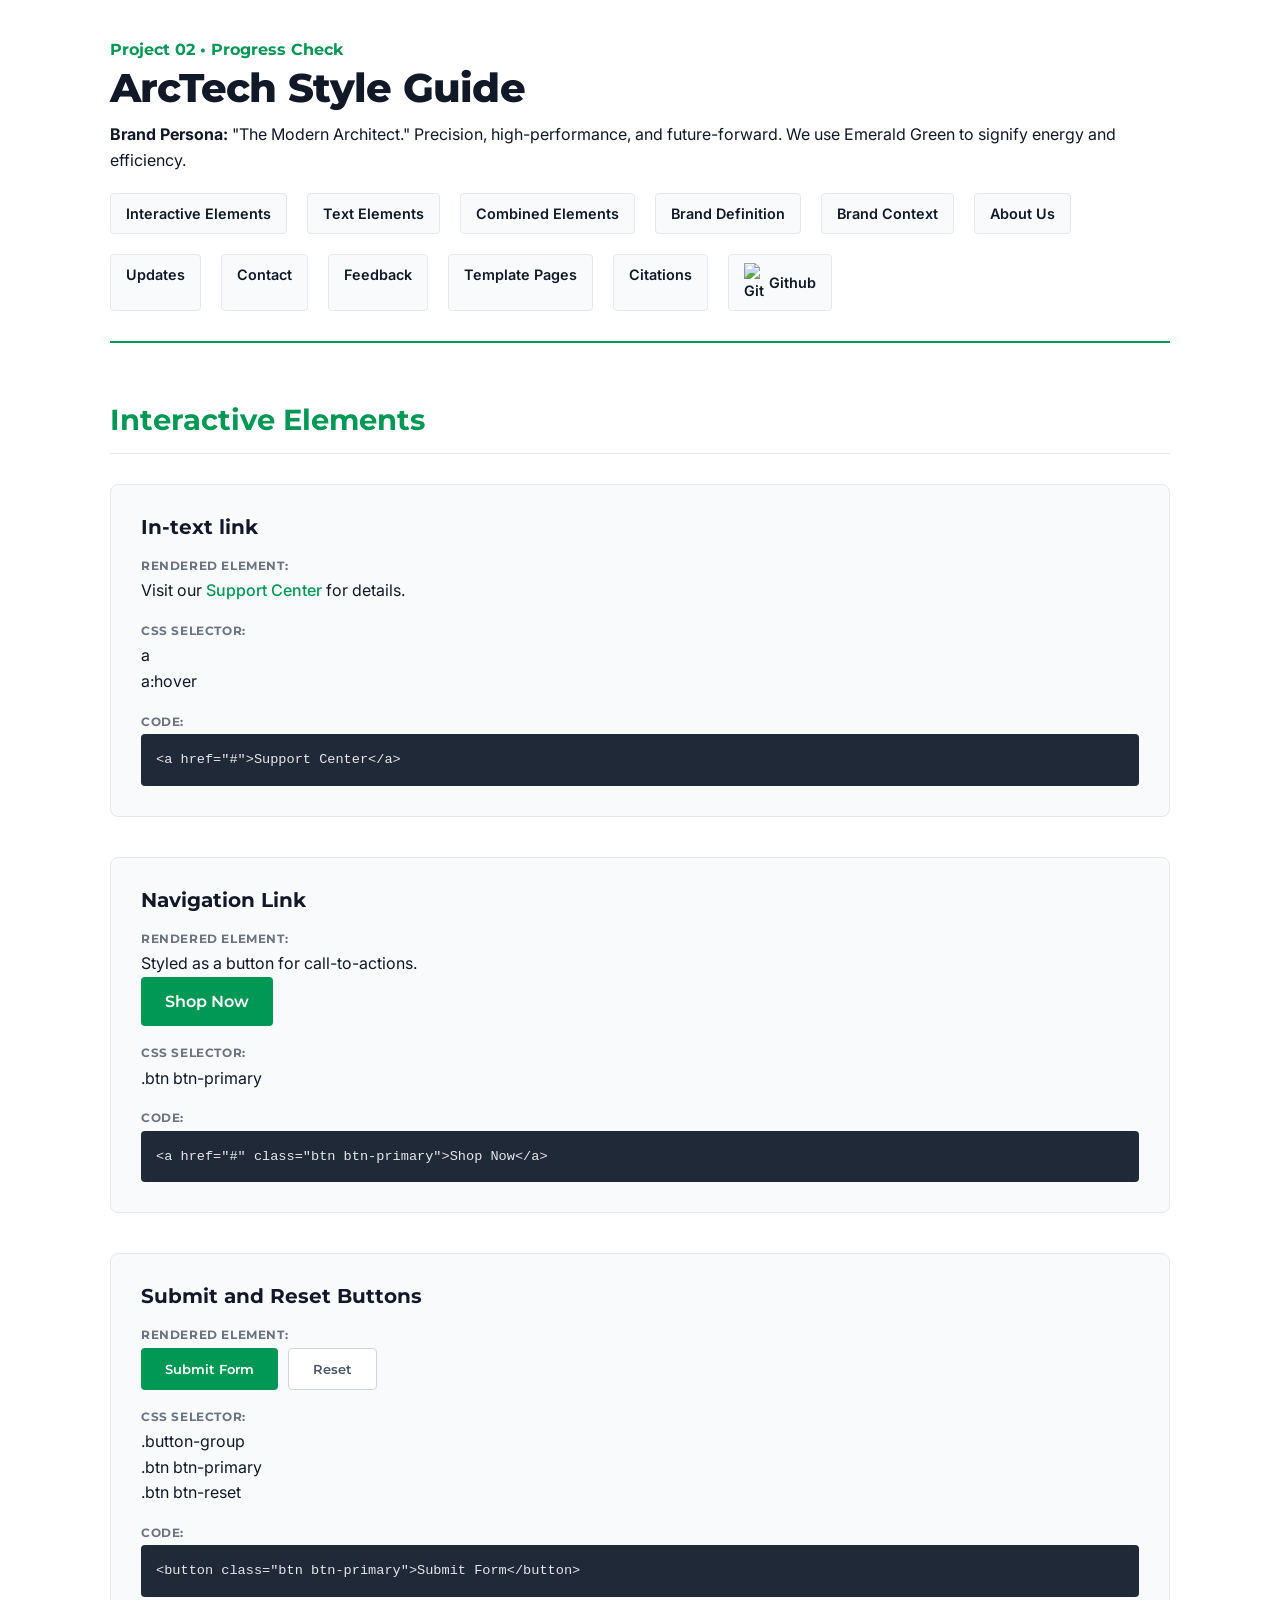
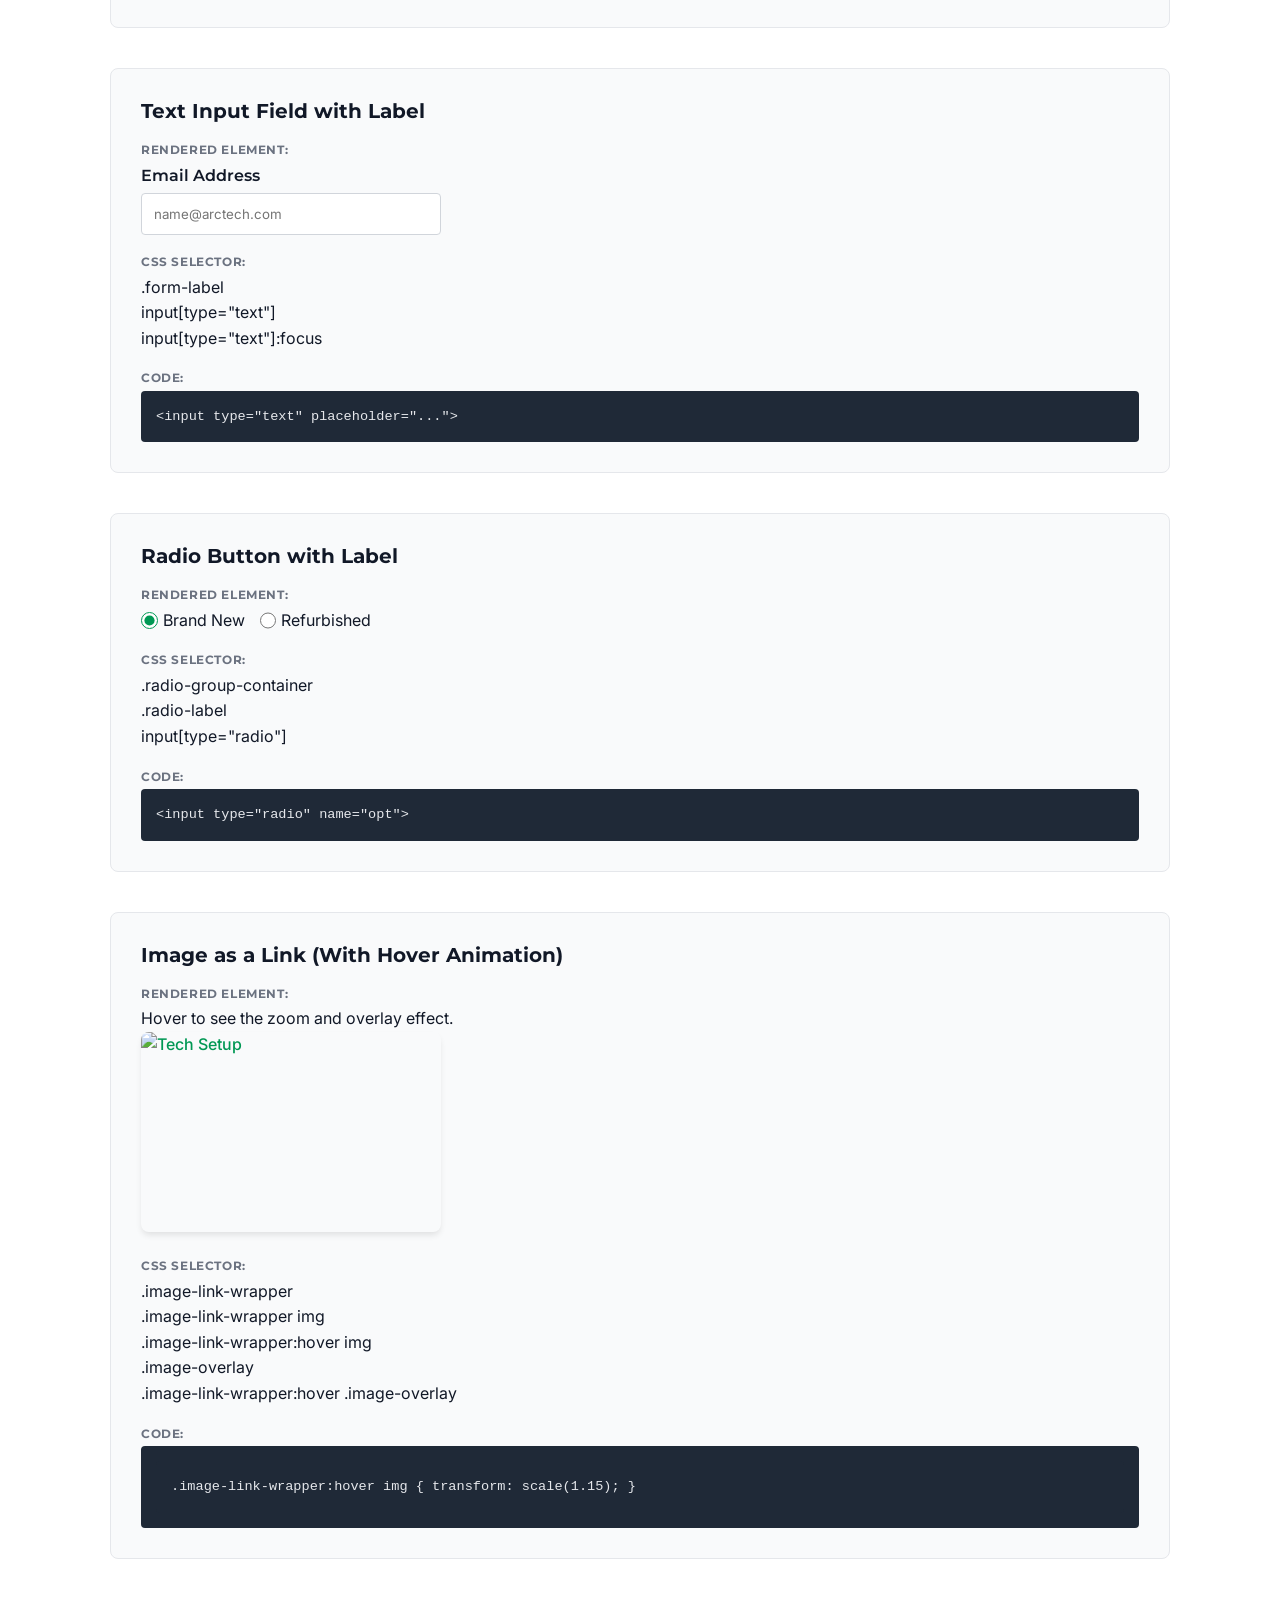
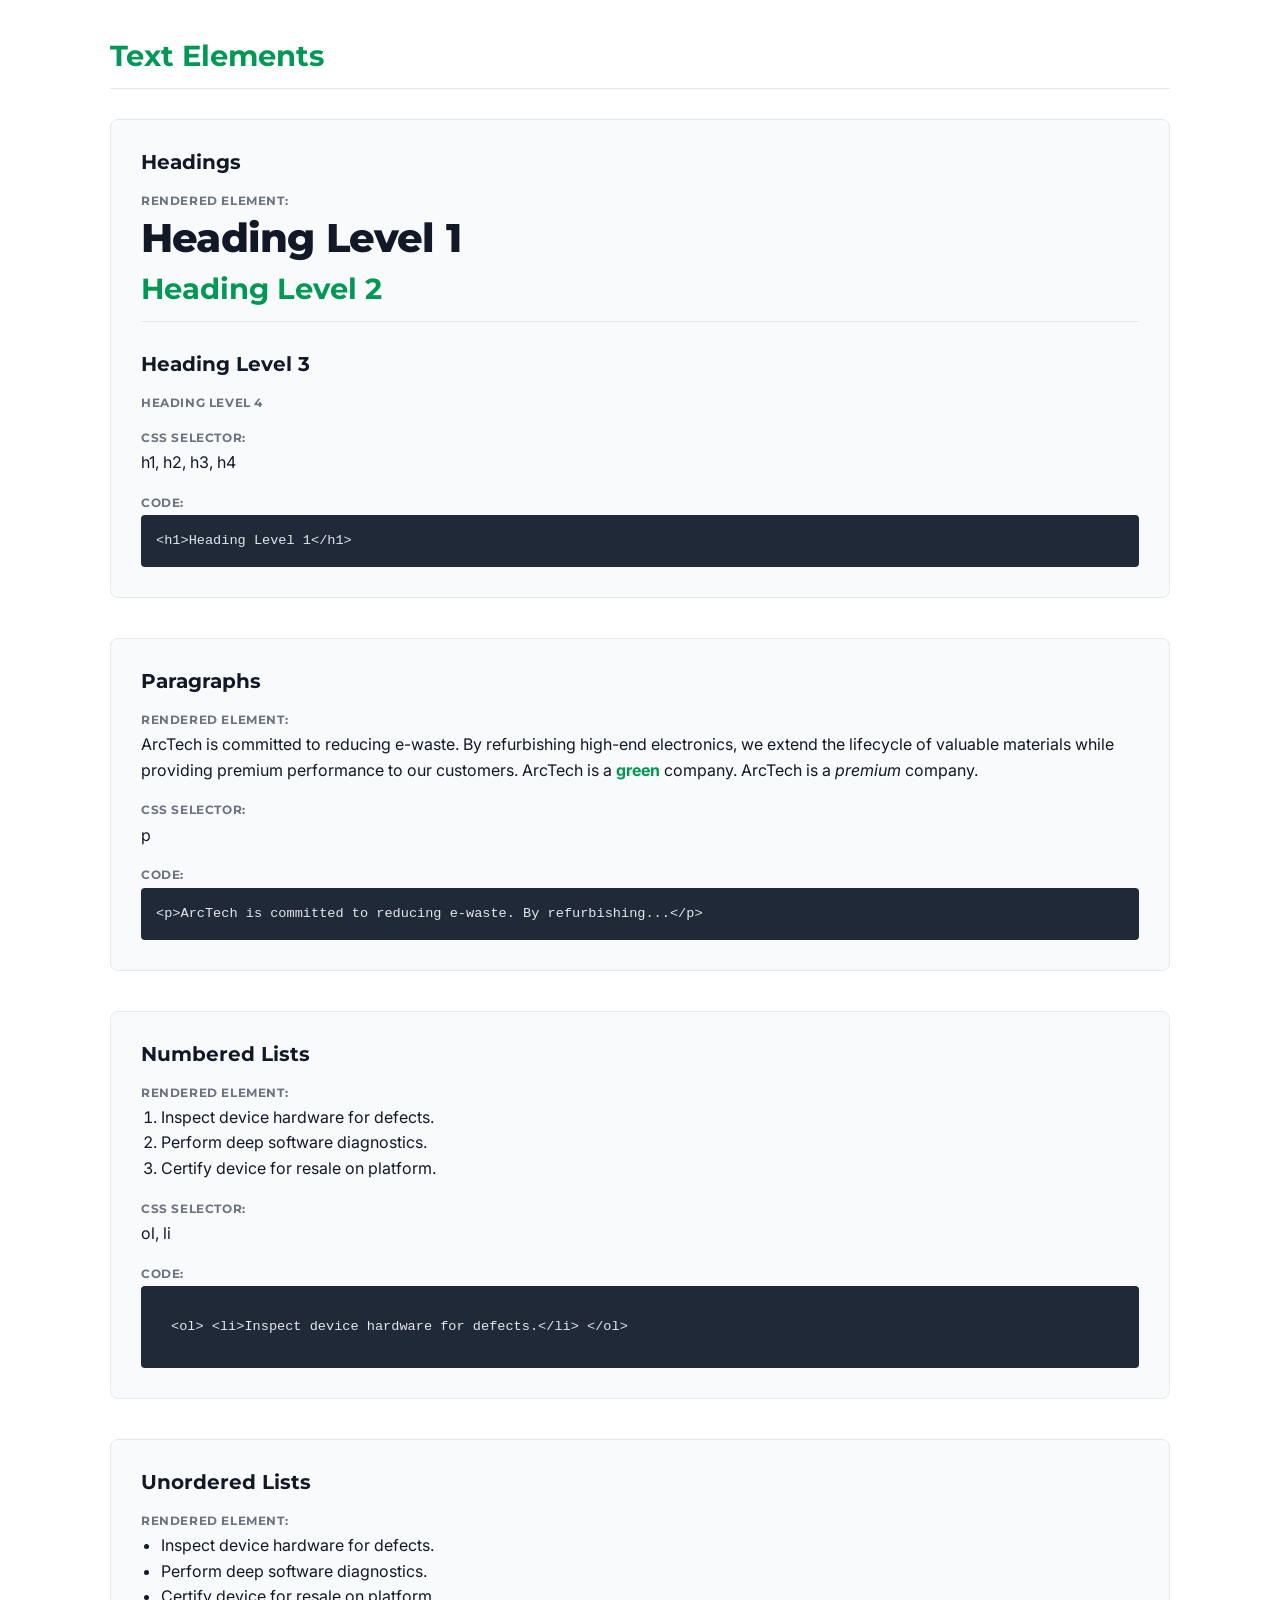
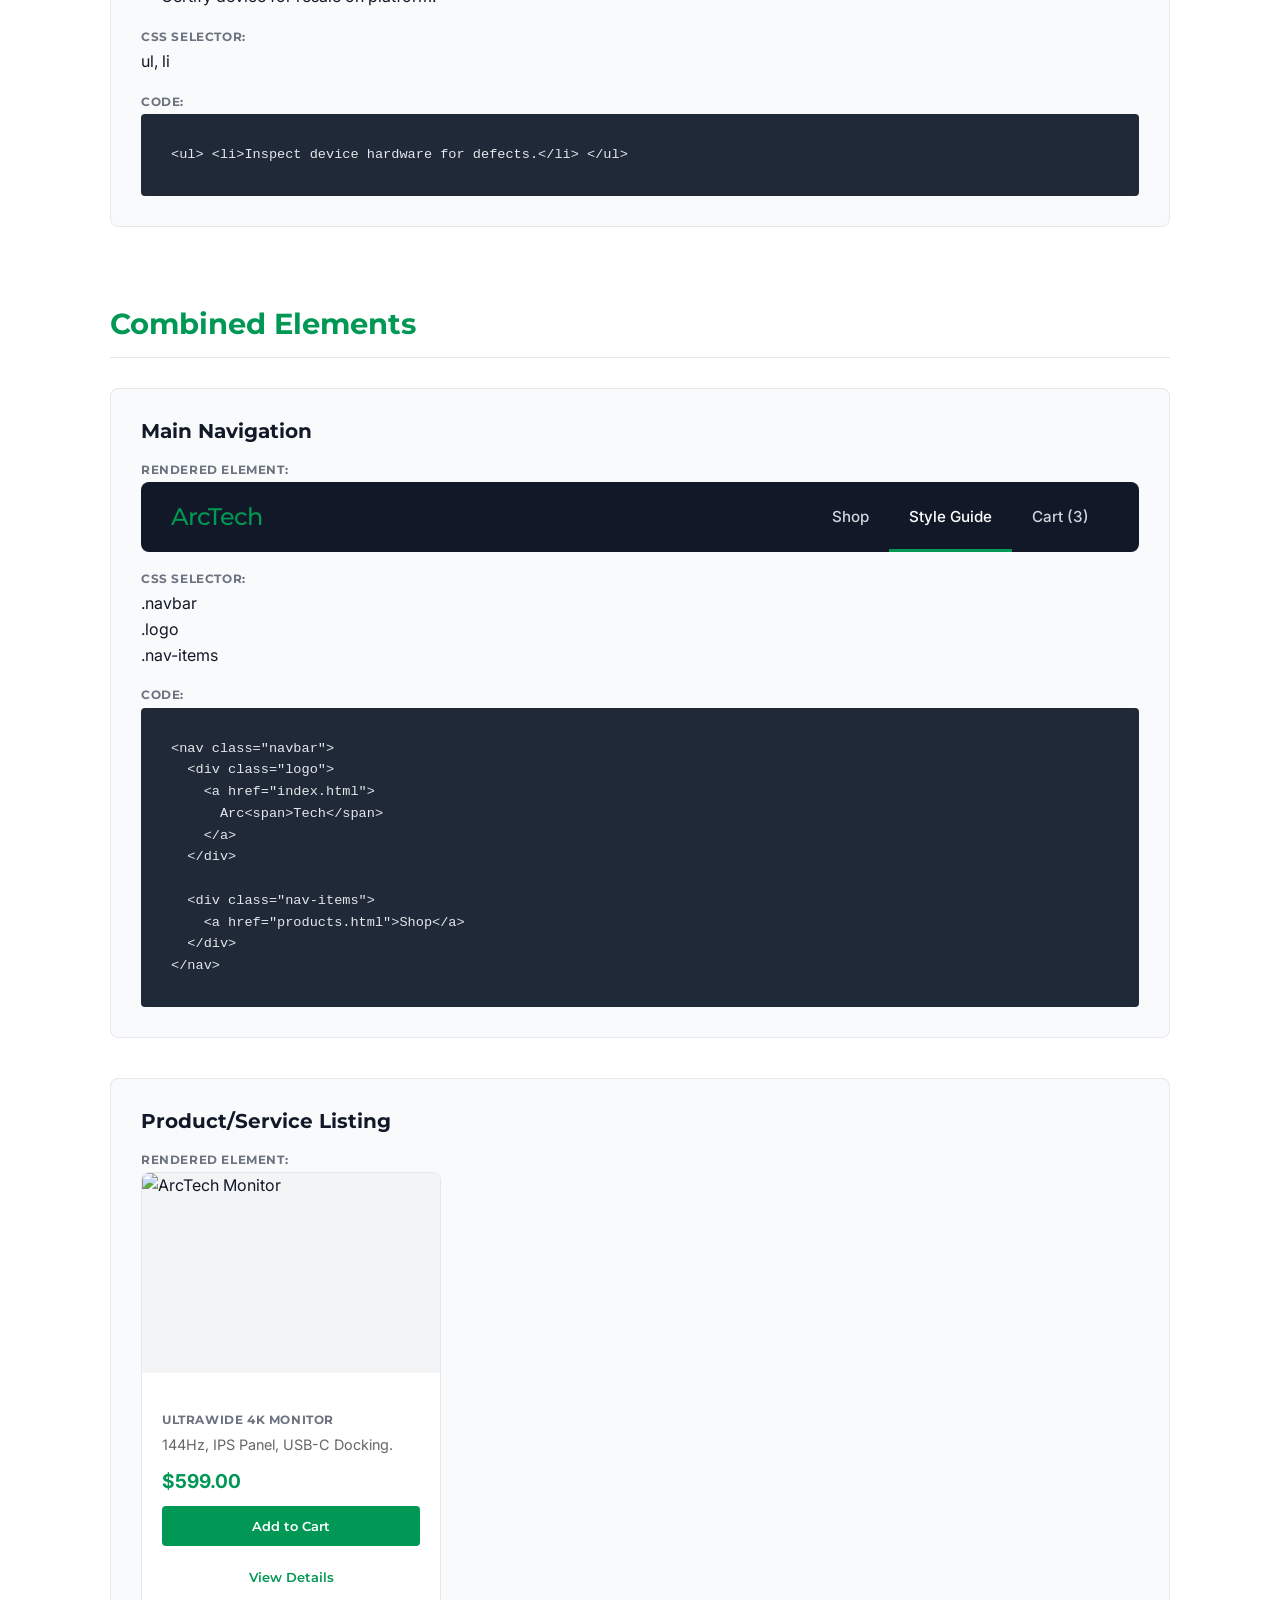
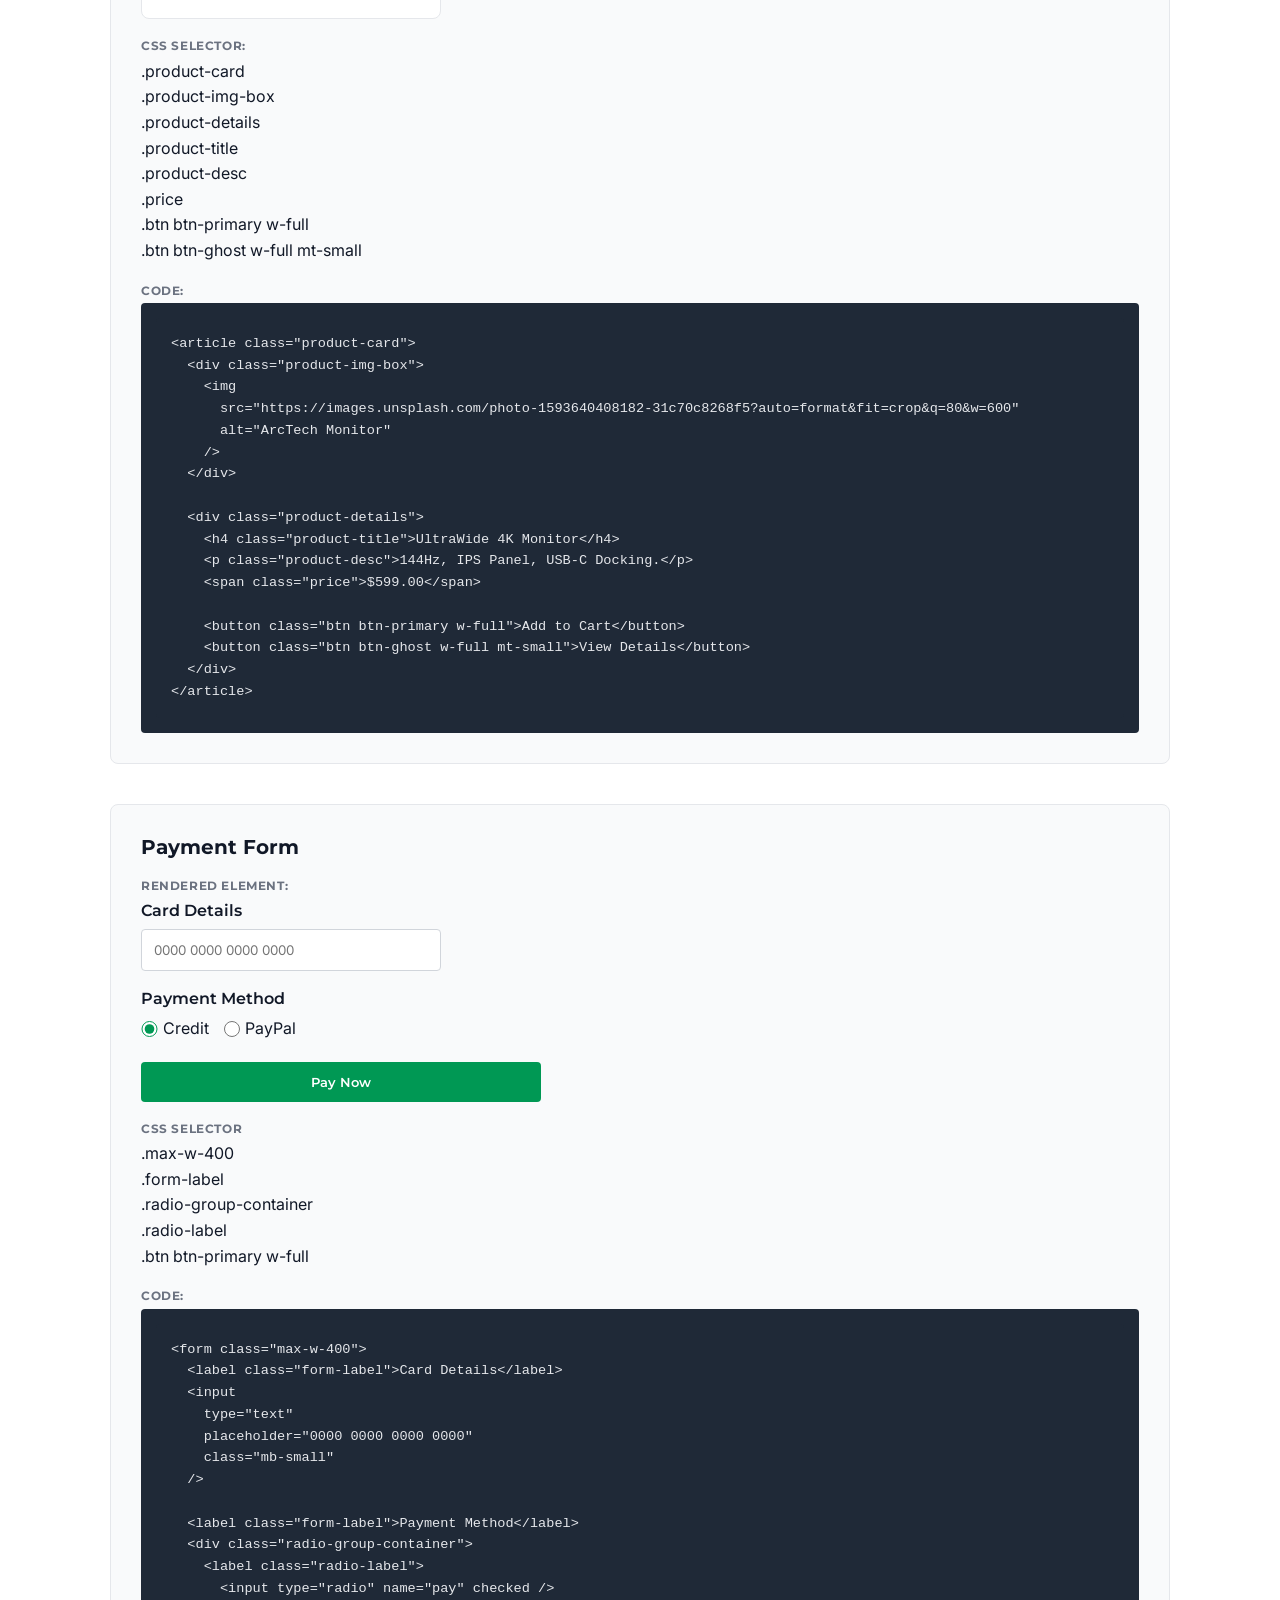
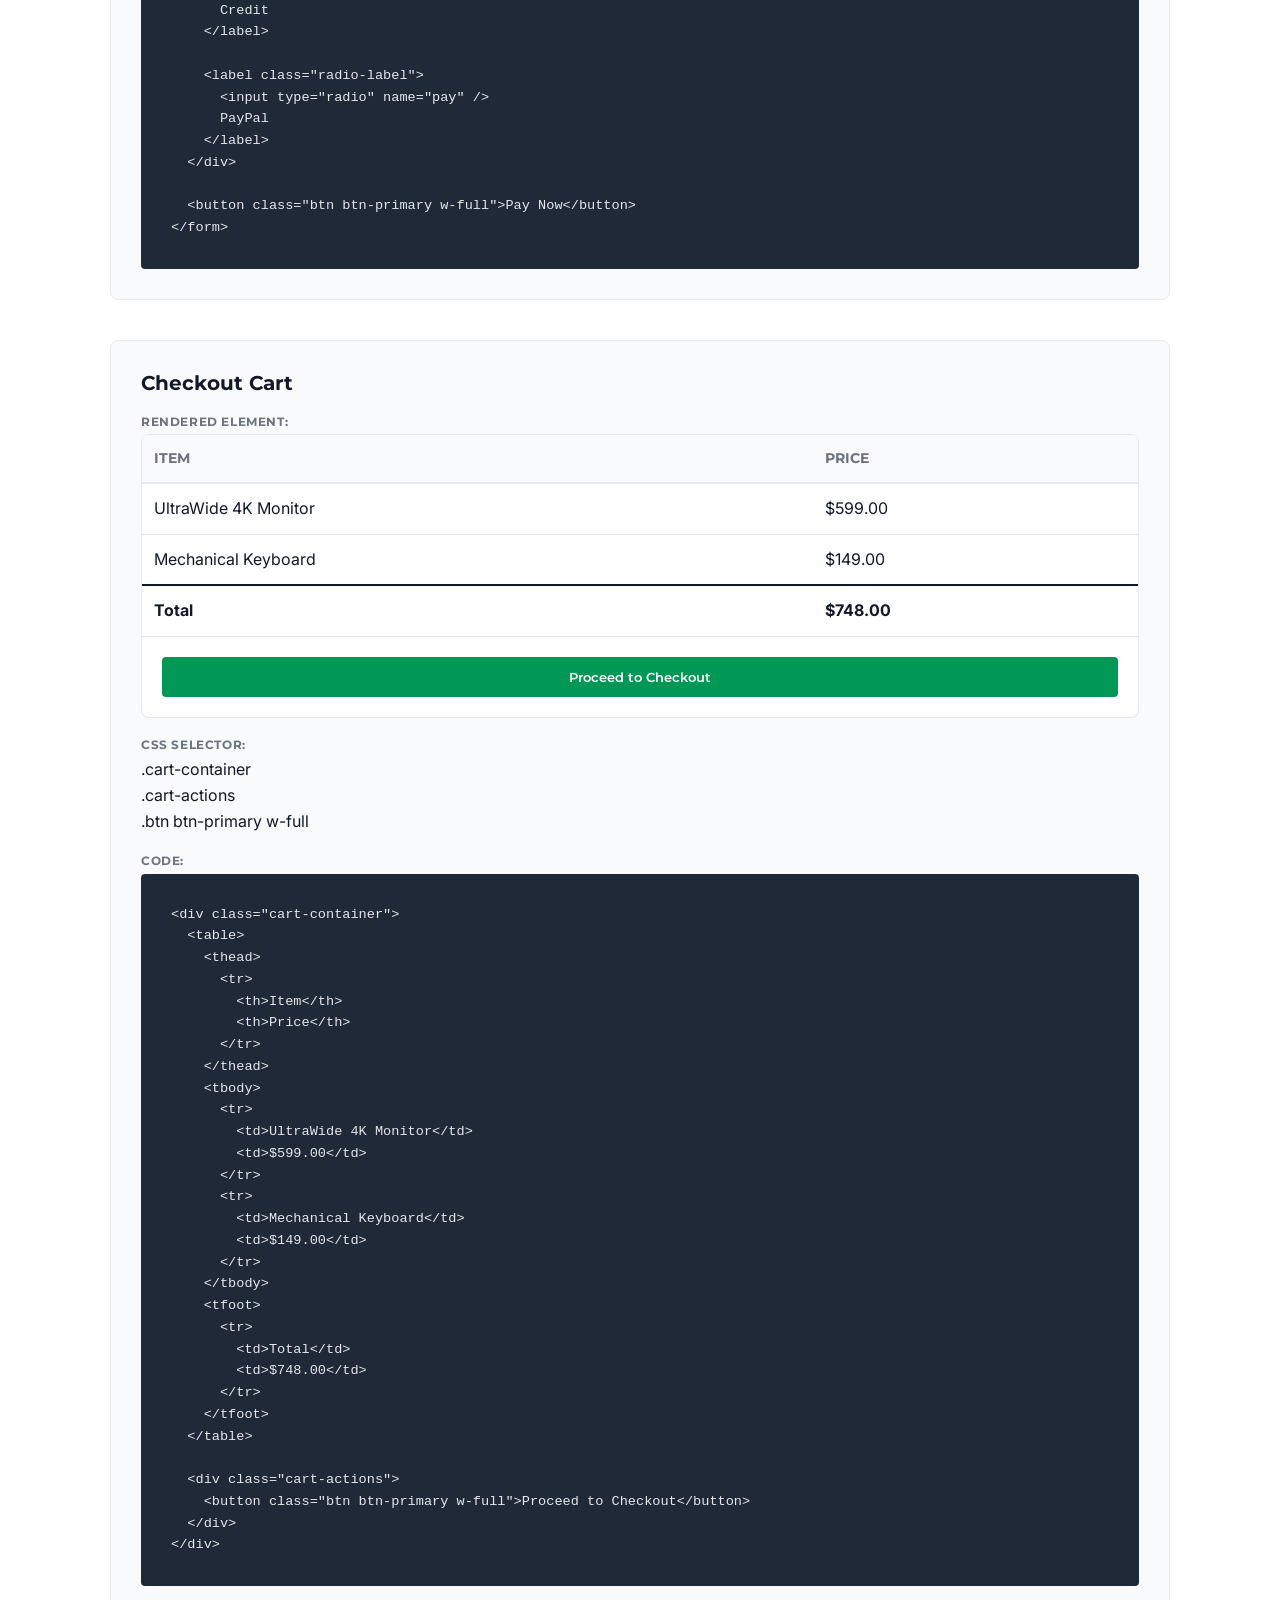
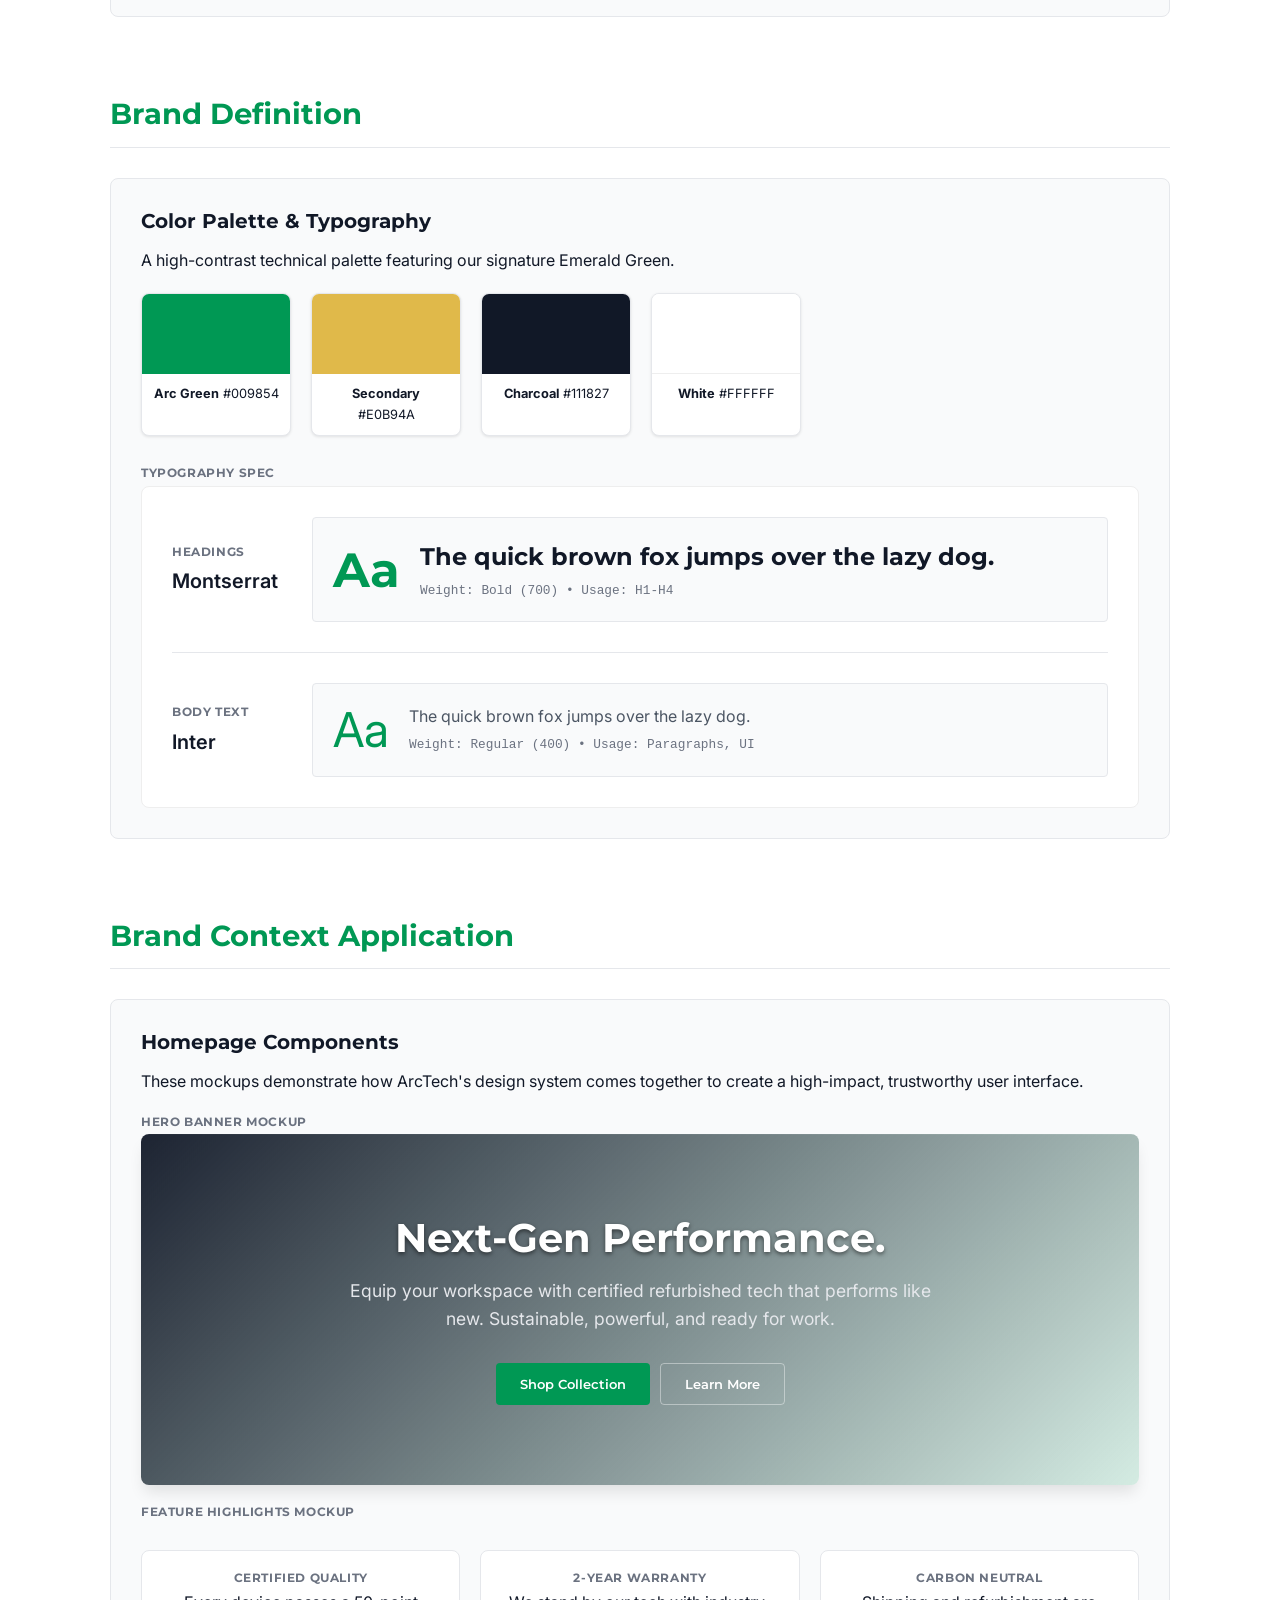
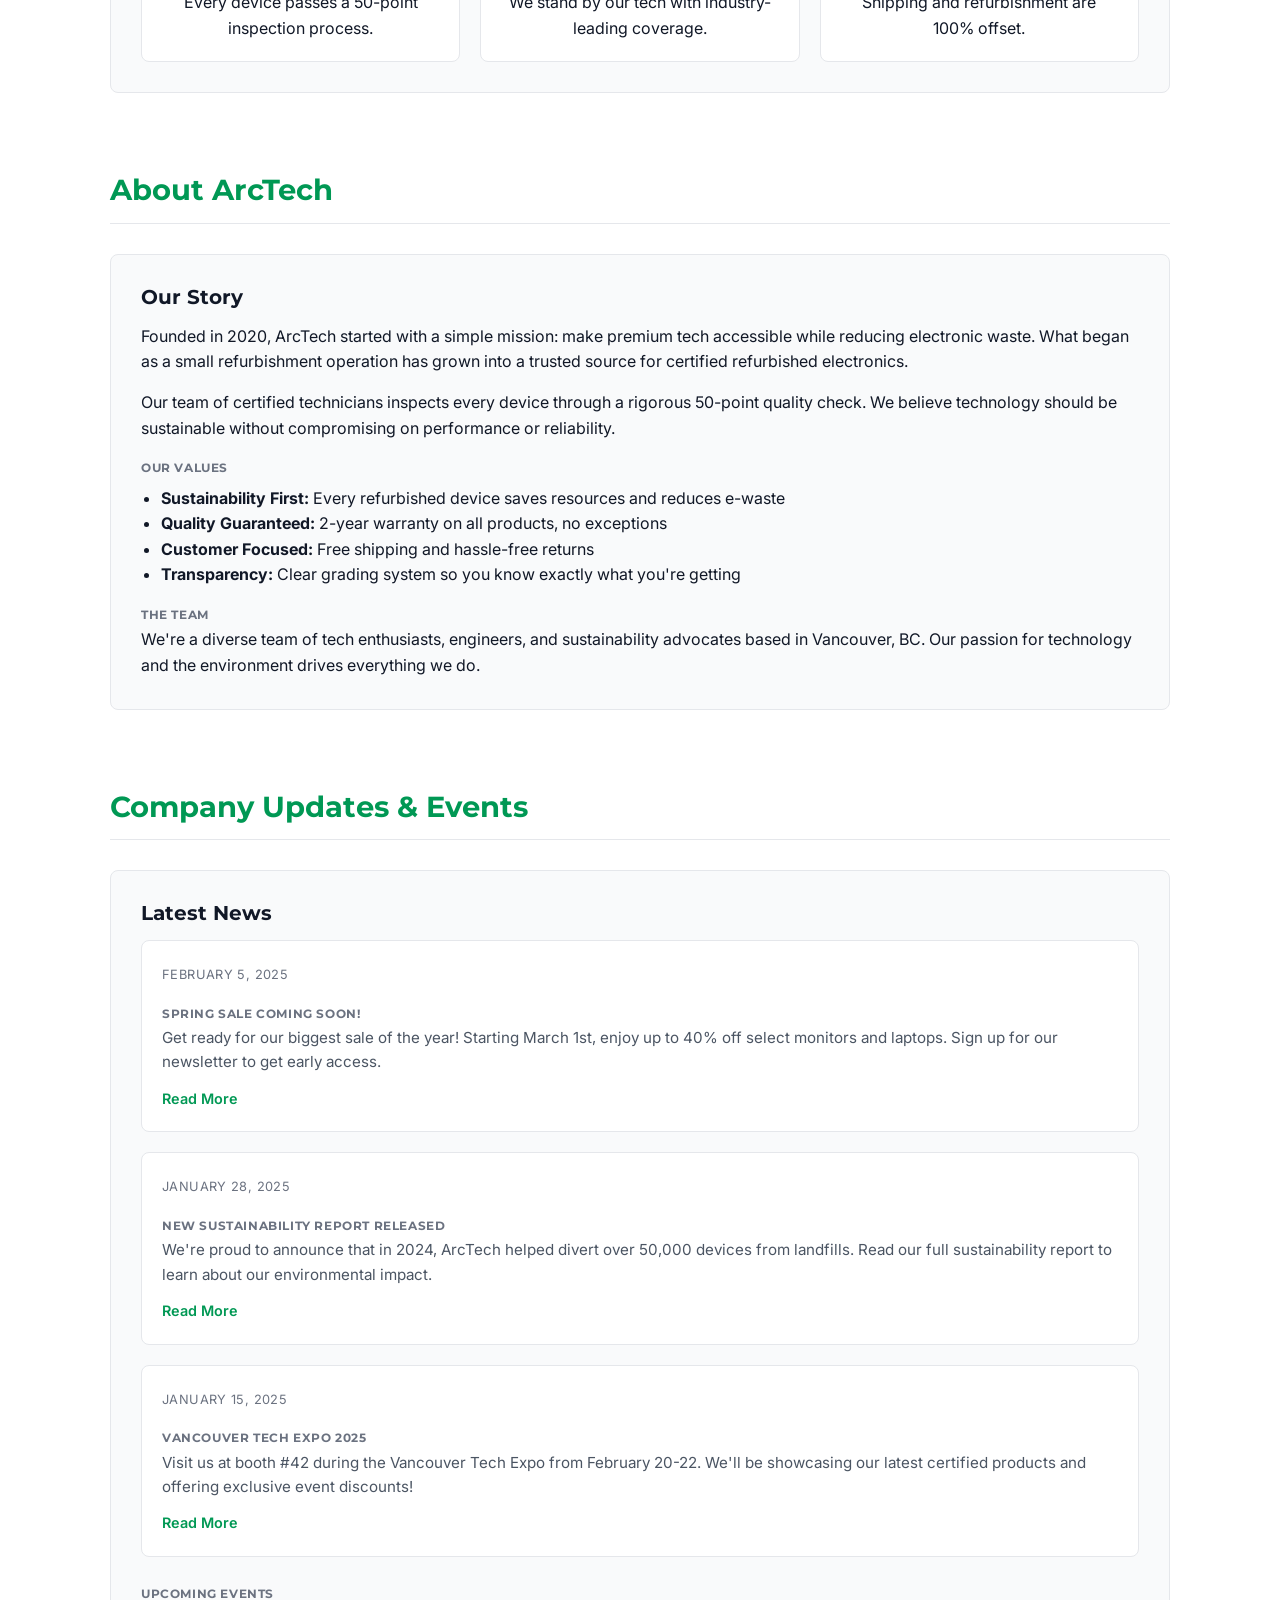
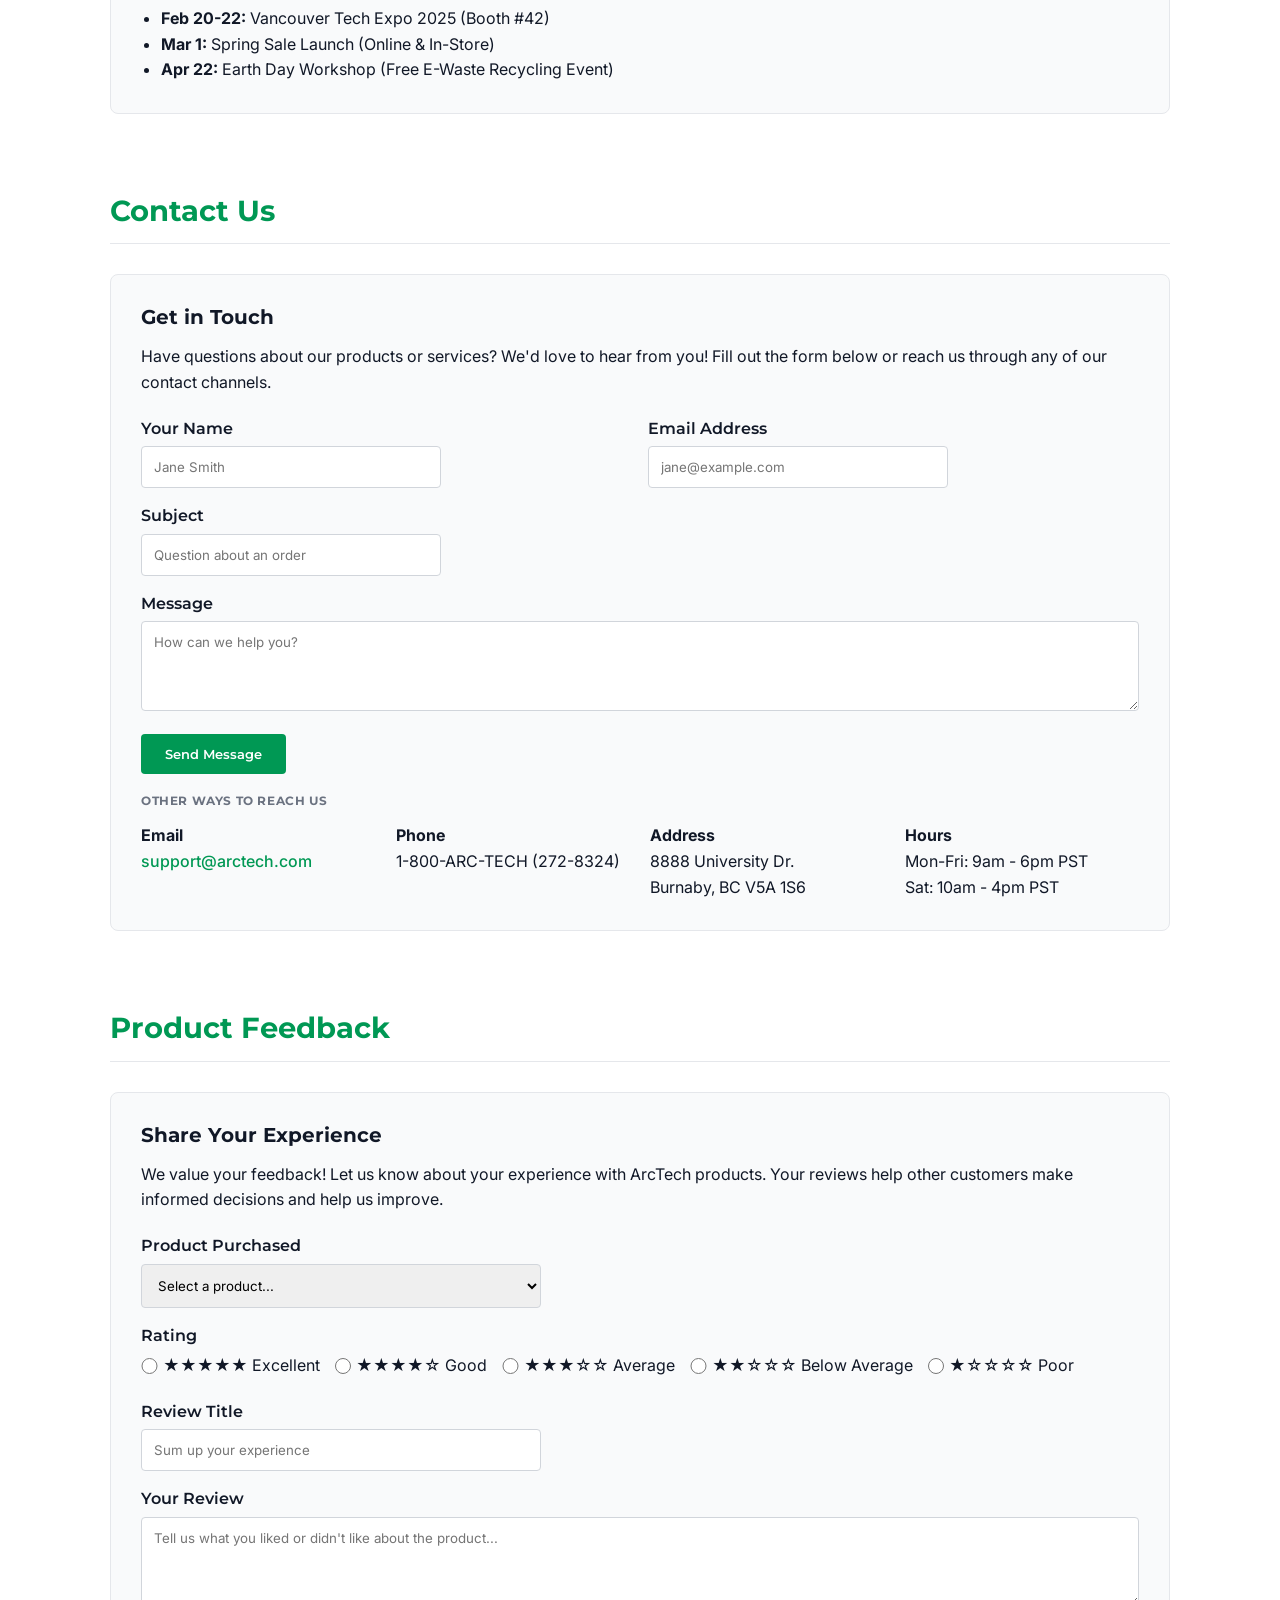
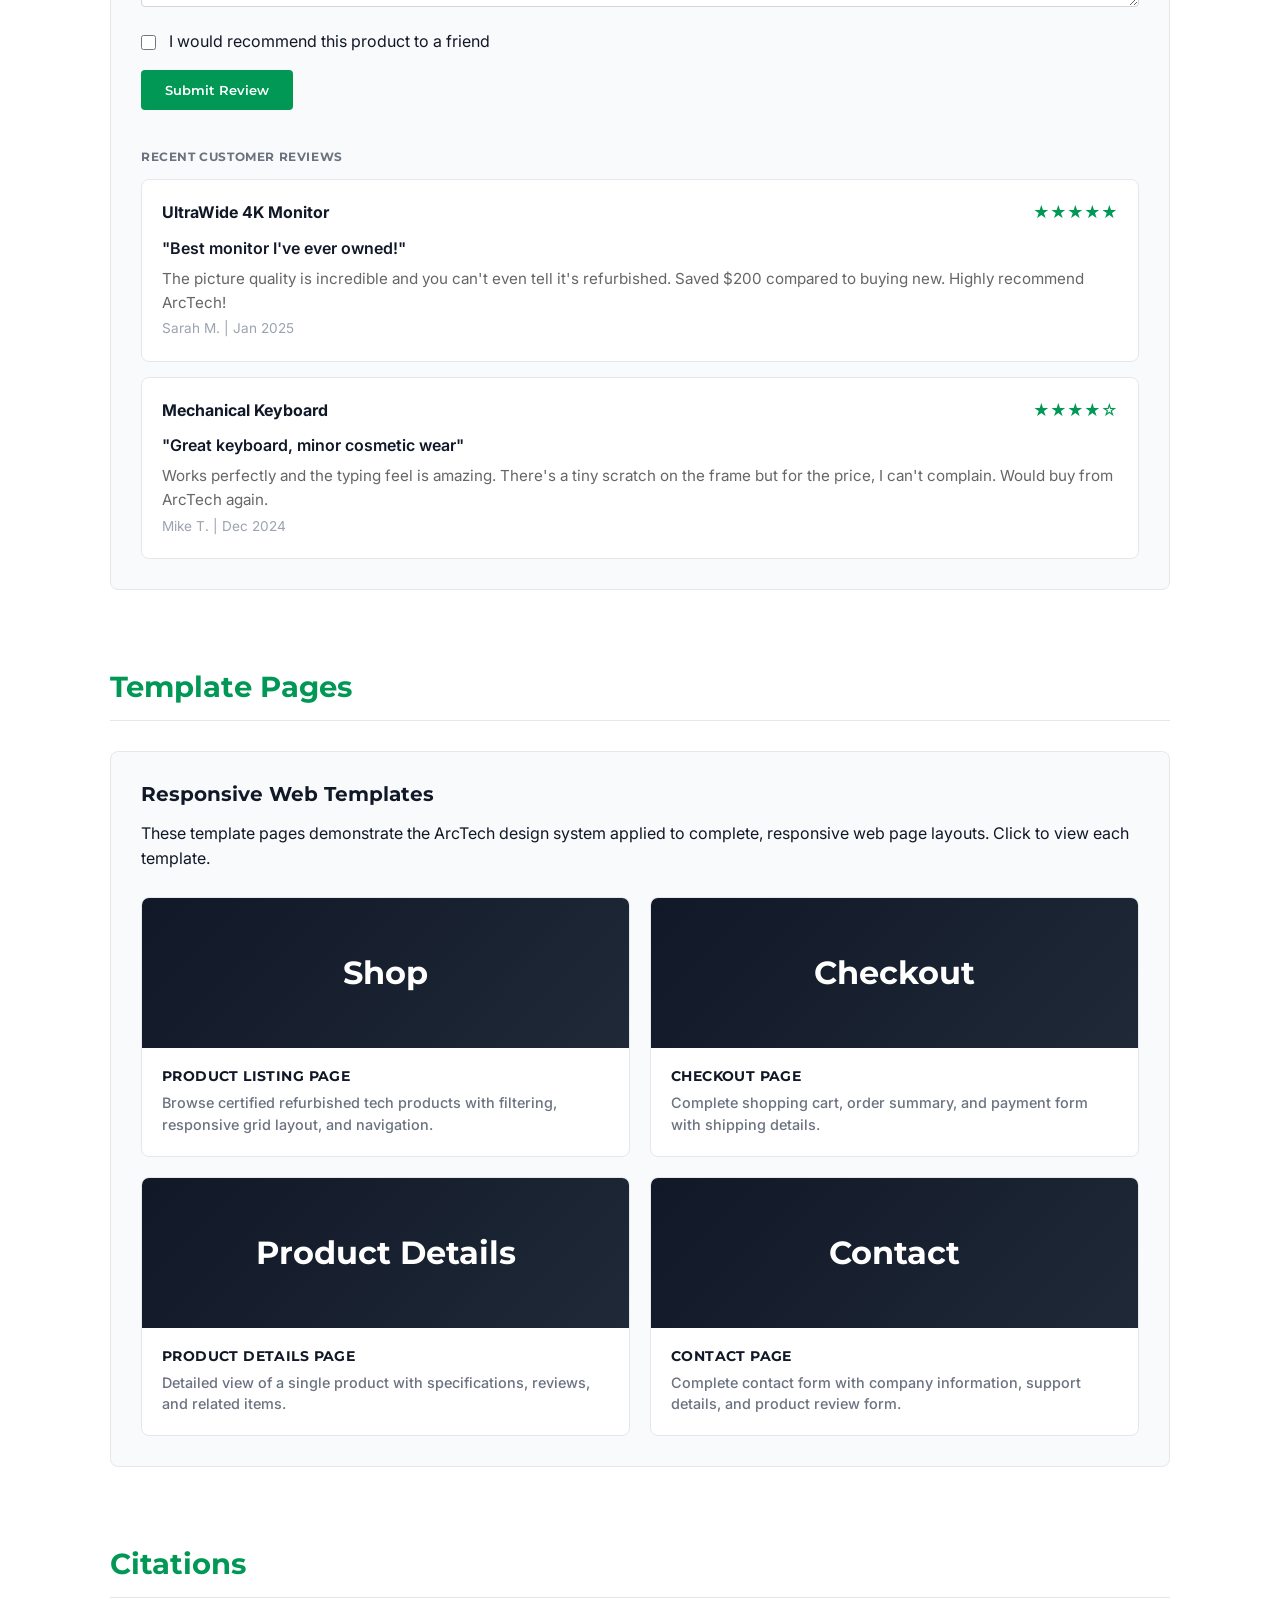
==== index.html @ 81fe022d "Added contact page template to the style guide and linked pages together" ====
<!doctype html>
<html lang="en">
  <head>
    <meta charset="UTF-8" />
    <meta name="viewport" content="width=device-width, initial-scale=1.0" />
    <meta
      name="description"
      content="ArcTech - Certified refurbished tech products. Browse our style guide and design system."
    />
    <title>ArcTech Style Guide | P02</title>

    <!-- Google fonts - preconnect helps with load times -->
    <link rel="preconnect" href="https://fonts.googleapis.com" />
    <link rel="preconnect" href="https://fonts.gstatic.com" crossorigin />
    <link
      href="https://fonts.googleapis.com/css2?family=Inter:wght@400;500;600&family=Montserrat:wght@600;700;800&display=swap"
      rel="stylesheet"
    />

    <link rel="stylesheet" href="styles.css" />
  </head>

  <body>
    <header>
      <h4 class="project-label">Project 02 • Progress Check</h4>
      <h1>ArcTech Style Guide</h1>
      <p>
        <strong>Brand Persona:</strong> "The Modern Architect." Precision,
        high-performance, and future-forward. We use Emerald Green to signify
        energy and efficiency.
      </p>

      <!-- Main style guide navigation - jumps to different sections -->
      <nav class="page-nav">
        <a href="#interactive_elements">Interactive Elements</a>
        <a href="#text_elements">Text Elements</a>
        <a href="#combined_elements">Combined Elements</a>
        <a href="#branding">Brand Definition</a>
        <a href="#brand_context">Brand Context</a>
        <a href="#about_company">About Us</a>
        <a href="#company_updates">Updates</a>
        <a href="#contact">Contact</a>
        <a href="#feedback">Feedback</a>
        <a href="#templates">Template Pages</a>
        <a href="#citations">Citations</a>
        <a
          href="https://github.com/ktran199/P02_Group13"
          target="_blank"
          rel="noopener"
          class="github-link"
        >
          <img
            src="https://images.icon-icons.com/3685/PNG/512/github_logo_icon_229278.png"
            alt="Github"
            class="github-logo"
          />
          Github</a
        >
      </nav>
    </header>

    <!-- ===========================================
         STYLE GUIDE SECTIONS START HERE
         =========================================== -->
    <section id="interactive_elements">
      <h2>Interactive Elements</h2>

      <!-- basic in-text link styling -->
      <section class="element">
        <h3>In-text link</h3>
        <h4>Rendered Element:</h4>
        <p>Visit our <a href="#">Support Center</a> for details.</p>
        <h4>CSS Selector:</h4>
        <p>
          a<br />
          a:hover
        </p>
        <h4>Code:</h4>
        <code>&lt;a href="#"&gt;Support Center&lt;/a&gt;</code>
      </section>

      <section class="element">
        <h3>Navigation Link</h3>
        <h4>Rendered Element:</h4>
        <p>Styled as a button for call-to-actions.</p>
        <a href="#" class="btn btn-primary">Shop Now</a>
        <h4>CSS Selector:</h4>
        <p>.btn btn-primary</p>
        <h4>Code:</h4>
        <code
          >&lt;a href="#" class="btn btn-primary"&gt;Shop Now&lt;/a&gt;</code
        >
      </section>

      <section class="element">
        <h3>Submit and Reset Buttons</h3>
        <h4>Rendered Element:</h4>
        <div class="button-group">
          <button class="btn btn-primary">Submit Form</button>
          <button class="btn btn-reset">Reset</button>
        </div>
        <h4>CSS Selector:</h4>
        <p>
          .button-group<br />
          .btn btn-primary<br />
          .btn btn-reset
        </p>
        <h4>Code:</h4>
        <code
          >&lt;button class="btn btn-primary"&gt;Submit
          Form&lt;/button&gt;</code
        >
      </section>

      <section class="element">
        <h3>Text Input Field with Label</h3>
        <h4>Rendered Element:</h4>
        <label class="form-label">Email Address</label>
        <input type="text" placeholder="name@arctech.com" />
        <h4>CSS Selector:</h4>
        <p>
          .form-label<br />
          input[type="text"]<br />
          input[type="text"]:focus
        </p>
        <h4>Code:</h4>
        <code>&lt;input type="text" placeholder="..."&gt;</code>
      </section>

      <section class="element">
        <h3>Radio Button with Label</h3>
        <h4>Rendered Element:</h4>
        <form class="radio-group-container">
          <label class="radio-label">
            <input type="radio" name="opt" checked /> Brand New
          </label>
          <label class="radio-label">
            <input type="radio" name="opt" /> Refurbished
          </label>
        </form>
        <h4>CSS Selector:</h4>
        <p>
          .radio-group-container<br />
          .radio-label<br />
          input[type="radio"]
        </p>
        <h4>Code:</h4>
        <code>&lt;input type="radio" name="opt"&gt;</code>
      </section>

      <section class="element">
        <h3>Image as a Link (With Hover Animation)</h3>
        <h4>Rendered Element:</h4>
        <p>Hover to see the zoom and overlay effect.</p>
        <a href="#" class="image-link-wrapper">
          <img
            src="https://images.unsplash.com/photo-1550745165-9bc0b252726f?auto=format&fit=crop&q=80&w=600"
            alt="Tech Setup"
          />
          <div class="image-overlay">
            <strong>View Workstations &rarr;</strong>
          </div>
        </a>
        <h4>CSS Selector:</h4>
        <p>
          .image-link-wrapper<br />
          .image-link-wrapper img<br />
          .image-link-wrapper:hover img<br />
          .image-overlay<br />
          .image-link-wrapper:hover .image-overlay
        </p>
        <h4>Code:</h4>
        <pre><code>.image-link-wrapper:hover img { transform: scale(1.15); }</code></pre>
      </section>
    </section>

    <!-- Text styling section - headings, paragraphs, lists -->
    <section id="text_elements">
      <h2>Text Elements</h2>

      <!-- heading hierarchy h1-h4 -->
      <section class="element">
        <h3>Headings</h3>
        <h4>Rendered Element:</h4>
        <h1>Heading Level 1</h1>
        <h2>Heading Level 2</h2>
        <h3>Heading Level 3</h3>
        <h4>Heading Level 4</h4>
        <h4>CSS selector:</h4>
        <p>h1, h2, h3, h4</p>
        <h4>Code:</h4>
        <code>&lt;h1&gt;Heading Level 1&lt;/h1&gt;</code>
      </section>

      <section class="element">
        <h3>Paragraphs</h3>
        <h4>Rendered Element:</h4>
        <p>
          ArcTech is committed to reducing e-waste. By refurbishing high-end
          electronics, we extend the lifecycle of valuable materials while
          providing premium performance to our customers. ArcTech is a
          <strong style="color: var(--primary)">green</strong> company. ArcTech
          is a <em>premium</em> company.
        </p>
        <h4>CSS selector:</h4>
        <p>p</p>
        <h4>Code:</h4>
        <code
          >&lt;p&gt;ArcTech is committed to reducing e-waste. By
          refurbishing...&lt;/p&gt;</code
        >
      </section>

      <section class="element">
        <h3>Numbered Lists</h3>
        <h4>Rendered Element:</h4>
        <ol style="margin-left: 20px; font-family: var(--font-body)">
          <li>Inspect device hardware for defects.</li>
          <li>Perform deep software diagnostics.</li>
          <li>Certify device for resale on platform.</li>
        </ol>
        <h4>CSS selector:</h4>
        <p>ol, li</p>
        <h4>Code:</h4>
        <pre><code>&lt;ol&gt; &lt;li&gt;Inspect device hardware for defects.&lt;/li&gt; &lt;/ol&gt;</code></pre>
      </section>

      <section class="element">
        <h3>Unordered Lists</h3>
        <h4>Rendered Element:</h4>
        <ul style="margin-left: 20px; font-family: var(--font-body)">
          <li>Inspect device hardware for defects.</li>
          <li>Perform deep software diagnostics.</li>
          <li>Certify device for resale on platform.</li>
        </ul>
        <h4>CSS selector:</h4>
        <p>ul, li</p>
        <h4>Code:</h4>
        <pre><code>&lt;ul&gt; &lt;li&gt;Inspect device hardware for defects.&lt;/li&gt; &lt;/ul&gt;</code></pre>
      </section>
    </section>

    <!-- Combined elements - stuff that uses multiple components together -->
    <section id="combined_elements">
      <h2>Combined Elements</h2>

      <section class="element">
        <h3>Main Navigation</h3>
        <h4>Rendered Element:</h4>
        <nav class="navbar">
          <div class="logo">
            <a href="index.html">Arc<span>Tech</span></a>
          </div>
          <div class="nav-items">
            <a href="products.html">Shop</a>
            <a href="index.html" class="active-link">Style Guide</a>
            <a href="checkout.html">Cart (3)</a>
          </div>
        </nav>
        <h4>CSS Selector:</h4>
        <p>
          .navbar<br />
          .logo<br />
          .nav-items<br />
        </p>
        <h4>Code:</h4>
        <pre><code>&lt;nav class="navbar"&gt;
  &lt;div class="logo"&gt;
    &lt;a href="index.html"&gt;
      Arc&lt;span&gt;Tech&lt;/span&gt;
    &lt;/a&gt;
  &lt;/div&gt;

  &lt;div class="nav-items"&gt;
    &lt;a href="products.html"&gt;Shop&lt;/a&gt;
  &lt;/div&gt;
&lt;/nav&gt;
</code></pre>
      </section>

      <section class="element">
        <h3>Product/Service Listing</h3>
        <h4>Rendered Element:</h4>
        <article class="product-card">
          <div class="product-img-box">
            <img
              src="https://images.unsplash.com/photo-1593640408182-31c70c8268f5?auto=format&fit=crop&q=80&w=600"
              alt="ArcTech Monitor"
            />
          </div>
          <div class="product-details">
            <h4 class="product-title">UltraWide 4K Monitor</h4>
            <p class="product-desc">144Hz, IPS Panel, USB-C Docking.</p>
            <span class="price">$599.00</span>
            <button class="btn btn-primary w-full">Add to Cart</button>
            <button class="btn btn-ghost w-full mt-small">View Details</button>
          </div>
        </article>
        <h4>CSS Selector:</h4>
        <p>
          .product-card<br />
          .product-img-box<br />
          .product-details<br />
          .product-title<br />
          .product-desc<br />
          .price<br />
          .btn btn-primary w-full<br />
          .btn btn-ghost w-full mt-small
        </p>
        <h4>Code:</h4>
        <pre><code>&lt;article class="product-card"&gt;
  &lt;div class="product-img-box"&gt;
    &lt;img
      src="https://images.unsplash.com/photo-1593640408182-31c70c8268f5?auto=format&amp;fit=crop&amp;q=80&amp;w=600"
      alt="ArcTech Monitor"
    /&gt;
  &lt;/div&gt;

  &lt;div class="product-details"&gt;
    &lt;h4 class="product-title"&gt;UltraWide 4K Monitor&lt;/h4&gt;
    &lt;p class="product-desc"&gt;144Hz, IPS Panel, USB-C Docking.&lt;/p&gt;
    &lt;span class="price"&gt;$599.00&lt;/span&gt;

    &lt;button class="btn btn-primary w-full"&gt;Add to Cart&lt;/button&gt;
    &lt;button class="btn btn-ghost w-full mt-small"&gt;View Details&lt;/button&gt;
  &lt;/div&gt;
&lt;/article&gt;
</code></pre>
      </section>

      <section class="element">
        <h3>Payment Form</h3>
        <h4>Rendered Element:</h4>
        <form class="max-w-400">
          <label class="form-label">Card Details</label>
          <input
            type="text"
            placeholder="0000 0000 0000 0000"
            class="mb-small"
          />

          <label class="form-label">Payment Method</label>
          <div class="radio-group-container">
            <label class="radio-label">
              <input type="radio" name="pay" checked /> Credit
            </label>
            <label class="radio-label">
              <input type="radio" name="pay" /> PayPal
            </label>
          </div>

          <button class="btn btn-primary w-full">Pay Now</button>
        </form>
        <h4>CSS Selector</h4>
        <p>
          .max-w-400<br />
          .form-label<br />
          .radio-group-container<br />
          .radio-label<br />
          .btn btn-primary w-full
        </p>
        <h4>Code:</h4>
        <pre><code>&lt;form class="max-w-400"&gt;
  &lt;label class="form-label"&gt;Card Details&lt;/label&gt;
  &lt;input
    type="text"
    placeholder="0000 0000 0000 0000"
    class="mb-small"
  /&gt;

  &lt;label class="form-label"&gt;Payment Method&lt;/label&gt;
  &lt;div class="radio-group-container"&gt;
    &lt;label class="radio-label"&gt;
      &lt;input type="radio" name="pay" checked /&gt;
      Credit
    &lt;/label&gt;

    &lt;label class="radio-label"&gt;
      &lt;input type="radio" name="pay" /&gt;
      PayPal
    &lt;/label&gt;
  &lt;/div&gt;

  &lt;button class="btn btn-primary w-full"&gt;Pay Now&lt;/button&gt;
&lt;/form&gt;
</code></pre>
      </section>

      <section class="element">
        <h3>Checkout Cart</h3>
        <h4>Rendered Element:</h4>
        <div class="cart-container">
          <table>
            <thead>
              <tr>
                <th>Item</th>
                <th>Price</th>
              </tr>
            </thead>
            <tbody>
              <tr>
                <td>UltraWide 4K Monitor</td>
                <td>$599.00</td>
              </tr>
              <tr>
                <td>Mechanical Keyboard</td>
                <td>$149.00</td>
              </tr>
            </tbody>
            <tfoot>
              <tr>
                <td>Total</td>
                <td>$748.00</td>
              </tr>
            </tfoot>
          </table>

          <div class="cart-actions">
            <button class="btn btn-primary w-full">Proceed to Checkout</button>
          </div>
        </div>
        <h4>CSS Selector:</h4>
        <p>
          .cart-container<br />
          .cart-actions<br />
          .btn btn-primary w-full
        </p>
        <h4>Code:</h4>
        <pre><code>&lt;div class="cart-container"&gt;
  &lt;table&gt;
    &lt;thead&gt;
      &lt;tr&gt;
        &lt;th&gt;Item&lt;/th&gt;
        &lt;th&gt;Price&lt;/th&gt;
      &lt;/tr&gt;
    &lt;/thead&gt;
    &lt;tbody&gt;
      &lt;tr&gt;
        &lt;td&gt;UltraWide 4K Monitor&lt;/td&gt;
        &lt;td&gt;$599.00&lt;/td&gt;
      &lt;/tr&gt;
      &lt;tr&gt;
        &lt;td&gt;Mechanical Keyboard&lt;/td&gt;
        &lt;td&gt;$149.00&lt;/td&gt;
      &lt;/tr&gt;
    &lt;/tbody&gt;
    &lt;tfoot&gt;
      &lt;tr&gt;
        &lt;td&gt;Total&lt;/td&gt;
        &lt;td&gt;$748.00&lt;/td&gt;
      &lt;/tr&gt;
    &lt;/tfoot&gt;
  &lt;/table&gt;

  &lt;div class="cart-actions"&gt;
    &lt;button class="btn btn-primary w-full"&gt;Proceed to Checkout&lt;/button&gt;
  &lt;/div&gt;
&lt;/div&gt;
</code></pre>
      </section>
    </section>

    <section id="branding">
      <h2>Brand Definition</h2>
      <div class="element">
        <h3>Color Palette & Typography</h3>
        <p>
          A high-contrast technical palette featuring our signature Emerald
          Green.
        </p>

        <div class="brand-swatches" style="margin-top: 20px">
          <div class="swatch-card">
            <div class="swatch-color bg-primary"></div>
            <div class="swatch-info"><strong>Arc Green</strong> #009854</div>
          </div>
          <div class="swatch-card">
            <div class="swatch-color bg-secondary"></div>
            <div class="swatch-info"><strong>Secondary</strong> #E0B94A</div>
          </div>
          <div class="swatch-card">
            <div class="swatch-color bg-accent"></div>
            <div class="swatch-info"><strong>Charcoal</strong> #111827</div>
          </div>
          <div class="swatch-card">
            <div class="swatch-color bg-white"></div>
            <div class="swatch-info"><strong>White</strong> #FFFFFF</div>
          </div>
        </div>

        <h4>Typography Spec</h4>
        <div class="typography-spec">
          <!-- Heading Spec -->
          <div class="type-row">
            <div class="type-meta">
              <span class="type-label">Headings</span>
              <span class="type-name">Montserrat</span>
            </div>
            <div class="type-example">
              <div
                class="big-aa"
                style="font-family: var(--font-head); font-weight: 700"
              >
                Aa
              </div>
              <div class="type-details">
                <p class="sample-heading" style="font-size: 1.5rem">
                  The quick brown fox jumps over the lazy dog.
                </p>
                <span class="type-weight"
                  >Weight: Bold (700) • Usage: H1-H4</span
                >
              </div>
            </div>
          </div>

          <div class="divider"></div>

          <!-- Body Spec -->
          <div class="type-row">
            <div class="type-meta">
              <span class="type-label">Body Text</span>
              <span class="type-name">Inter</span>
            </div>
            <div class="type-example">
              <div
                class="big-aa"
                style="font-family: var(--font-body); font-weight: 400"
              >
                Aa
              </div>
              <div class="type-details">
                <p class="sample-body">
                  The quick brown fox jumps over the lazy dog.
                </p>
                <span class="type-weight"
                  >Weight: Regular (400) • Usage: Paragraphs, UI</span
                >
              </div>
            </div>
          </div>
        </div>
      </div>
    </section>

    <section id="brand_context">
      <h2>Brand Context Application</h2>
      <div class="element">
        <h3>Homepage Components</h3>
        <p>
          These mockups demonstrate how ArcTech's design system comes together
          to create a high-impact, trustworthy user interface.
        </p>

        <h4>Hero Banner Mockup</h4>
        <div class="hero-mockup">
          <div class="hero-content">
            <h3>Next-Gen Performance.</h3>
            <p>
              Equip your workspace with certified refurbished tech that performs
              like new. Sustainable, powerful, and ready for work.
            </p>
            <div class="button-group hero-btns">
              <button class="btn btn-primary">Shop Collection</button>
              <button class="btn btn-ghost-light">Learn More</button>
            </div>
          </div>
        </div>

        <h4>Feature Highlights Mockup</h4>
        <div class="feature-grid">
          <div class="feature-card">
            <h4>Certified Quality</h4>
            <p>Every device passes a 50-point inspection process.</p>
          </div>
          <div class="feature-card">
            <h4>2-Year Warranty</h4>
            <p>We stand by our tech with industry-leading coverage.</p>
          </div>
          <div class="feature-card">
            <h4>Carbon Neutral</h4>
            <p>Shipping and refurbishment are 100% offset.</p>
          </div>
        </div>
      </div>
    </section>

    <!-- ======================================
         ABOUT THE COMPANY
         Quick overview of who we are and what we do
         ====================================== -->
    <section id="about_company">
      <h2>About ArcTech</h2>
      <div class="element">
        <h3>Our Story</h3>
        <p>
          Founded in 2020, ArcTech started with a simple mission: make premium
          tech accessible while reducing electronic waste. What began as a small
          refurbishment operation has grown into a trusted source for certified
          refurbished electronics.
        </p>
        <p style="margin-top: 15px">
          Our team of certified technicians inspects every device through a
          rigorous 50-point quality check. We believe technology should be
          sustainable without compromising on performance or reliability.
        </p>

        <h4>Our Values</h4>
        <ul
          style="
            margin-left: 20px;
            font-family: var(--font-body);
            margin-top: 10px;
          "
        >
          <li>
            <strong>Sustainability First:</strong> Every refurbished device
            saves resources and reduces e-waste
          </li>
          <li>
            <strong>Quality Guaranteed:</strong> 2-year warranty on all
            products, no exceptions
          </li>
          <li>
            <strong>Customer Focused:</strong> Free shipping and hassle-free
            returns
          </li>
          <li>
            <strong>Transparency:</strong> Clear grading system so you know
            exactly what you're getting
          </li>
        </ul>

        <h4>The Team</h4>
        <p>
          We're a diverse team of tech enthusiasts, engineers, and
          sustainability advocates based in Vancouver, BC. Our passion for
          technology and the environment drives everything we do.
        </p>
      </div>
    </section>

    <!-- ======================================
         COMPANY UPDATES / EVENTS
         News and announcements - newest first
         ====================================== -->
    <section id="company_updates">
      <h2>Company Updates & Events</h2>
      <div class="element">
        <h3>Latest News</h3>

        <!-- most recent update at the top -->
        <article class="update-card">
          <span class="update-date">February 5, 2025</span>
          <h4 class="update-title">Spring Sale Coming Soon!</h4>
          <p>
            Get ready for our biggest sale of the year! Starting March 1st,
            enjoy up to 40% off select monitors and laptops. Sign up for our
            newsletter to get early access.
          </p>
          <a href="#" class="read-more-link">Read More</a>
        </article>

        <article class="update-card">
          <span class="update-date">January 28, 2025</span>
          <h4 class="update-title">New Sustainability Report Released</h4>
          <p>
            We're proud to announce that in 2024, ArcTech helped divert over
            50,000 devices from landfills. Read our full sustainability report
            to learn about our environmental impact.
          </p>
          <a href="#" class="read-more-link">Read More</a>
        </article>

        <article class="update-card">
          <span class="update-date">January 15, 2025</span>
          <h4 class="update-title">Vancouver Tech Expo 2025</h4>
          <p>
            Visit us at booth #42 during the Vancouver Tech Expo from February
            20-22. We'll be showcasing our latest certified products and
            offering exclusive event discounts!
          </p>
          <a href="#" class="read-more-link">Read More</a>
        </article>

        <h4>Upcoming Events</h4>
        <ul style="margin-left: 20px; font-family: var(--font-body)">
          <li>
            <strong>Feb 20-22:</strong> Vancouver Tech Expo 2025 (Booth #42)
          </li>
          <li>
            <strong>Mar 1:</strong> Spring Sale Launch (Online & In-Store)
          </li>
          <li>
            <strong>Apr 22:</strong> Earth Day Workshop (Free E-Waste Recycling
            Event)
          </li>
        </ul>
      </div>
    </section>

    <!-- ======================================
         CONTACT SECTION
         How to reach us - form + other contact info
         ====================================== -->
    <section id="contact">
      <h2>Contact Us</h2>
      <div class="element">
        <h3>Get in Touch</h3>
        <p>
          Have questions about our products or services? We'd love to hear from
          you! Fill out the form below or reach us through any of our contact
          channels.
        </p>

        <!-- contact form - not hooked up to anything, just for demo -->
        <form class="contact-form" style="margin-top: 20px">
          <div class="form-row">
            <div class="form-group">
              <label class="form-label" for="contact-name">Your Name</label>
              <input type="text" id="contact-name" placeholder="Jane Smith" />
            </div>
            <div class="form-group">
              <label class="form-label" for="contact-email"
                >Email Address</label
              >
              <input
                type="text"
                id="contact-email"
                placeholder="jane@example.com"
              />
            </div>
          </div>

          <div class="form-group">
            <label class="form-label" for="contact-subject">Subject</label>
            <input
              type="text"
              id="contact-subject"
              placeholder="Question about an order"
            />
          </div>

          <div class="form-group">
            <label class="form-label" for="contact-message">Message</label>
            <textarea
              id="contact-message"
              rows="4"
              placeholder="How can we help you?"
              style="
                width: 100%;
                max-width: 100%;
                max-height: 200px;
                padding: 12px;
                border: 1px solid #d1d5db;
                border-radius: 4px;
                font-family: var(--font-body);
                resize: vertical;
              "
            ></textarea>
          </div>

          <button type="submit" class="btn btn-primary">Send Message</button>
        </form>

        <h4>Other Ways to Reach Us</h4>
        <div
          style="
            display: grid;
            grid-template-columns: repeat(auto-fit, minmax(200px, 1fr));
            gap: 20px;
            margin-top: 15px;
          "
        >
          <div>
            <strong>Email</strong><br />
            <a href="mailto:support@arctech.com">support@arctech.com</a>
          </div>
          <div>
            <strong>Phone</strong><br />
            1-800-ARC-TECH (272-8324)
          </div>
          <div>
            <strong>Address</strong><br />
            8888 University Dr.<br />
            Burnaby, BC V5A 1S6
          </div>
          <div>
            <strong>Hours</strong><br />
            Mon-Fri: 9am - 6pm PST<br />
            Sat: 10am - 4pm PST
          </div>
        </div>
      </div>
    </section>

    <!-- ======================================
         PRODUCT FEEDBACK / REVIEWS
         Let users rate and review stuff they bought
         ====================================== -->
    <section id="feedback">
      <h2>Product Feedback</h2>
      <div class="element">
        <h3>Share Your Experience</h3>
        <p>
          We value your feedback! Let us know about your experience with ArcTech
          products. Your reviews help other customers make informed decisions
          and help us improve.
        </p>

        <!-- product review form -->
        <form class="feedback-form" style="margin-top: 20px">
          <div class="form-group">
            <label class="form-label" for="review-product"
              >Product Purchased</label
            >
            <select
              id="review-product"
              style="
                width: 100%;
                max-width: 400px;
                padding: 12px;
                border: 1px solid #d1d5db;
                border-radius: 4px;
                font-family: var(--font-body);
              "
            >
              <option value="">Select a product...</option>
              <option value="monitor">UltraWide 4K Monitor</option>
              <option value="laptop">ProBook Laptop 15"</option>
              <option value="keyboard">Mechanical Keyboard</option>
              <option value="mouse">Ergonomic Mouse</option>
              <option value="headphones">Studio Headphones</option>
              <option value="webcam">HD Webcam Pro</option>
            </select>
          </div>

          <div class="form-group">
            <label class="form-label">Rating</label>
            <div class="radio-group-container">
              <label class="radio-label"
                ><input type="radio" name="rating" value="5" /> ★★★★★
                Excellent</label
              >
              <label class="radio-label"
                ><input type="radio" name="rating" value="4" /> ★★★★☆
                Good</label
              >
              <label class="radio-label"
                ><input type="radio" name="rating" value="3" /> ★★★☆☆
                Average</label
              >
              <label class="radio-label"
                ><input type="radio" name="rating" value="2" /> ★★☆☆☆ Below
                Average</label
              >
              <label class="radio-label"
                ><input type="radio" name="rating" value="1" /> ★☆☆☆☆
                Poor</label
              >
            </div>
          </div>

          <div class="form-group">
            <label class="form-label" for="review-title">Review Title</label>
            <input
              type="text"
              id="review-title"
              placeholder="Sum up your experience"
              style="max-width: 400px"
            />
          </div>

          <div class="form-group">
            <label class="form-label" for="review-text">Your Review</label>
            <textarea
              id="review-text"
              rows="4"
              placeholder="Tell us what you liked or didn't like about the product..."
              style="
                width: 100%;
                max-width: 100%;
                max-height: 200px;
                padding: 12px;
                border: 1px solid #d1d5db;
                border-radius: 4px;
                font-family: var(--font-body);
                resize: vertical;
              "
            ></textarea>
          </div>

          <div class="form-group">
            <label class="radio-label">
              <input type="checkbox" id="recommend" /> I would recommend this
              product to a friend
            </label>
          </div>

          <button type="submit" class="btn btn-primary">Submit Review</button>
        </form>

        <!-- some sample reviews to show what they look like -->
        <h4 style="margin-top: 40px">Recent Customer Reviews</h4>
        <div class="reviews-list" style="margin-top: 15px">
          <article
            class="review-item"
            style="
              padding: 20px;
              background: white;
              border: 1px solid #e5e7eb;
              border-radius: 8px;
              margin-bottom: 15px;
            "
          >
            <div
              style="
                display: flex;
                justify-content: space-between;
                margin-bottom: 10px;
              "
            >
              <strong>UltraWide 4K Monitor</strong>
              <span style="color: var(--primary)">★★★★★</span>
            </div>
            <p style="font-weight: 600; margin-bottom: 5px">
              "Best monitor I've ever owned!"
            </p>
            <p style="color: #666; font-size: 0.95rem">
              The picture quality is incredible and you can't even tell it's
              refurbished. Saved $200 compared to buying new. Highly recommend
              ArcTech!
            </p>
            <span style="font-size: 0.85rem; color: #9ca3af"
              >Sarah M. | Jan 2025</span
            >
          </article>

          <article
            class="review-item"
            style="
              padding: 20px;
              background: white;
              border: 1px solid #e5e7eb;
              border-radius: 8px;
            "
          >
            <div
              style="
                display: flex;
                justify-content: space-between;
                margin-bottom: 10px;
              "
            >
              <strong>Mechanical Keyboard</strong>
              <span style="color: var(--primary)">★★★★☆</span>
            </div>
            <p style="font-weight: 600; margin-bottom: 5px">
              "Great keyboard, minor cosmetic wear"
            </p>
            <p style="color: #666; font-size: 0.95rem">
              Works perfectly and the typing feel is amazing. There's a tiny
              scratch on the frame but for the price, I can't complain. Would
              buy from ArcTech again.
            </p>
            <span style="font-size: 0.85rem; color: #9ca3af"
              >Mike T. | Dec 2024</span
            >
          </article>
        </div>
      </div>
    </section>

    <!-- template page links -->
    <section id="templates">
      <h2>Template Pages</h2>
      <div class="element">
        <h3>Responsive Web Templates</h3>
        <p>
          These template pages demonstrate the ArcTech design system applied to
          complete, responsive web page layouts. Click to view each template.
        </p>

        <div class="template-links">
          <a href="products.html" class="template-card">
            <div class="template-card-preview">Shop</div>
            <div class="template-card-info">
              <h4>Product Listing Page</h4>
              <p>
                Browse certified refurbished tech products with filtering,
                responsive grid layout, and navigation.
              </p>
            </div>
          </a>

          <a href="checkout.html" class="template-card">
            <div class="template-card-preview">Checkout</div>
            <div class="template-card-info">
              <h4>Checkout Page</h4>
              <p>
                Complete shopping cart, order summary, and payment form with
                shipping details.
              </p>
            </div>
          </a>

          <a href="product1-details.html" class="template-card">
            <div class="template-card-preview">Product Details</div>
            <div class="template-card-info">
              <h4>Product Details Page</h4>
              <p>
                Detailed view of a single product with specifications, reviews,
                and related items.
              </p>
            </div>
          </a>

          <a href="contact.html" class="template-card">
            <div class="template-card-preview">Contact</div>
            <div class="template-card-info">
              <h4>Contact Page</h4>
              <p>
                Complete contact form with company information, support details, and product review form.
              </p>
            </div>
          </a>
        </div>
      </div>
    </section>

    <section id="citations">
      <h2>Citations</h2>
      <div class="element">
        <h3>Resources &amp; Attributions</h3>
        <p>The following external resources were used in this style guide.</p>

        <ul class="citations-list">
          <li>
            <strong>Montserrat Font</strong> — Google Fonts.<br />
            <a
              href="https://fonts.google.com/specimen/Montserrat"
              target="_blank"
              rel="noopener"
              >https://fonts.google.com/specimen/Montserrat</a
            >
          </li>
          <li>
            <strong>Inter Font</strong> — Google Fonts.<br />
            <a
              href="https://fonts.google.com/specimen/Inter"
              target="_blank"
              rel="noopener"
              >https://fonts.google.com/specimen/Inter</a
            >
          </li>
          <li>
            <strong>Tech Setup Photo</strong> — Unsplash.<br />
            <a
              href="https://images.unsplash.com/photo-1550745165-9bc0b252726f"
              target="_blank"
              rel="noopener"
              >https://images.unsplash.com/photo-1550745165-9bc0b252726f</a
            >
          </li>
          <li>
            <strong>Monitor Photo</strong> — Unsplash.<br />
            <a
              href="https://images.unsplash.com/photo-1593640408182-31c70c8268f5"
              target="_blank"
              rel="noopener"
              >https://images.unsplash.com/photo-1593640408182-31c70c8268f5</a
            >
          </li>
          <li>
            <strong>Laptop Photo</strong> — Unsplash.<br />
            <a
              href="https://images.unsplash.com/photo-1496181133206-80ce9b88a853"
              target="_blank"
              rel="noopener"
              >https://images.unsplash.com/photo-1496181133206-80ce9b88a853</a
            >
          </li>
          <li>
            <strong>Keyboard Photo</strong> — Unsplash.<br />
            <a
              href="https://images.unsplash.com/photo-1587829741301-dc798b83add3"
              target="_blank"
              rel="noopener"
              >https://images.unsplash.com/photo-1587829741301-dc798b83add3</a
            >
          </li>
          <li>
            <strong>Mouse Photo</strong> — Unsplash.<br />
            <a
              href="https://images.unsplash.com/photo-1527864550417-7fd91fc51a46"
              target="_blank"
              rel="noopener"
              >https://images.unsplash.com/photo-1527864550417-7fd91fc51a46</a
            >
          </li>
          <li>
            <strong>Headphones Photo</strong> — Unsplash.<br />
            <a
              href="https://images.unsplash.com/photo-1505740420928-5e560c06d30e"
              target="_blank"
              rel="noopener"
              >https://images.unsplash.com/photo-1505740420928-5e560c06d30e</a
            >
          </li>
          <li>
            <strong>Webcam Photo</strong> — Unsplash.<br />
            <a
              href="https://images.unsplash.com/photo-1611532736597-de2d4265fba3"
              target="_blank"
              rel="noopener"
              >https://images.unsplash.com/photo-1611532736597-de2d4265fba3</a
            >
          </li>
          <li>
            <strong>Stars Icon</strong> — Namecheap<br />
            <a
              href="https://www.namecheap.com/visual/font-generator/star-symbols/"
              target="_blank"
              rel="noopener"
              >https://www.namecheap.com/visual/font-generator/star-symbols/</a
            >
          </li>
        </ul>
      </div>
    </section>
  </body>
</html>
---- styles.css ----
/* =========================================
   1. DESIGN SYSTEM VARIABLES
   ========================================= */
:root {
  /* Brand Colors */
  --primary: #009854; /* ArcTech Green */
  --primary-dark: #007a43; /* Hover State */
  --secondary: #e0b94a; /* ArcTech Yellow */
  --accent: #111827; /* Deep Charcoal (Tech Feel) */
  --surface: #f9fafb; /* Light Background */
  --white: #ffffff;
  --border: #e5e7eb;

  /* Typography */
  --font-head: "Montserrat", sans-serif;
  --font-body: "Inter", sans-serif;

  /* Spacing & Effects */
  --radius-sm: 4px;
  --radius-md: 8px;
  --shadow-sm: 0 1px 3px rgba(0, 0, 0, 0.1);
  --shadow-md: 0 4px 6px -1px rgba(0, 0, 0, 0.1);
  --shadow-lg: 0 10px 15px -3px rgba(0, 0, 0, 0.1);
  --transition: all 0.3s cubic-bezier(0.4, 0, 0.2, 1);
}

/* =========================================
   2. GLOBAL RESET & BASE STYLES
   ========================================= */
* {
  box-sizing: border-box;
  margin: 0;
  padding: 0;
}

body {
  font-family: var(--font-body);
  color: var(--accent);
  background-color: var(--white);
  line-height: 1.6;
  padding-bottom: 80px;
  max-width: 1100px;
  margin: 0 auto;
  padding: 40px 20px;
}

/* style guide page header */

/* =========================================
   3. TEMPLATE STRUCTURE STYLES
   ========================================= */

/* Main Header Styling */
header {
  margin-bottom: 60px;
  border-bottom: 2px solid var(--primary);
  padding-bottom: 30px;
}

.project-label {
  color: var(--primary);
  margin-bottom: 5px;
}

/* Page Navigation */
.page-nav {
  margin-top: 20px;
  display: flex;
  gap: 20px;
  flex-wrap: wrap;
}
.page-nav a {
  font-weight: 600;
  font-size: 0.9rem;
  color: var(--accent);
  padding: 8px 15px;
  background: var(--surface);
  border-radius: var(--radius-sm);
  border: 1px solid var(--border);
  text-decoration: none;
  transition: var(--transition);
}
.page-nav a:hover {
  background: var(--primary);
  color: white;
  border-color: var(--primary);
}

/* Section Styling */
section {
  margin-bottom: 80px;
}

section h2 {
  font-size: 1.8rem;
  color: var(--primary);
  border-bottom: 1px solid var(--border);
  padding-bottom: 15px;
  margin-bottom: 30px;
  font-family: var(--font-head);
}

/* "Element" Container */
.element {
  background: var(--surface);
  border: 1px solid var(--border);
  border-radius: var(--radius-md);
  padding: 30px;
  margin-bottom: 40px;
}

.element h3 {
  margin-bottom: 15px;
  font-size: 1.25rem;
  color: var(--accent);
  font-family: var(--font-head);
}

.element h4 {
  font-size: 0.75rem;
  text-transform: uppercase;
  letter-spacing: 0.05em;
  color: #6b7280;
  margin-top: 20px;
  margin-bottom: 5px;
  font-weight: 700;
  font-family: var(--font-head);
}

/* Code Snippets */
code,
pre {
  background: #1f2937;
  color: #e5e7eb;
  padding: 15px;
  border-radius: var(--radius-sm);
  font-size: 0.85rem;
  font-family: monospace;
  display: block;
  overflow-x: auto;
}

/* =========================================
   4. VISUAL BRANDING
   ========================================= */
h1,
h2,
h3,
h4 {
  font-family: var(--font-head);
  line-height: 1.2;
}
h1 {
  font-size: 2.5rem;
  font-weight: 800;
  letter-spacing: -0.02em;
  margin-bottom: 10px;
}

/* Swatches */
.brand-swatches {
  display: flex;
  gap: 20px;
  flex-wrap: wrap;
  margin-bottom: 30px;
}
.swatch-card {
  width: 150px;
  border: 1px solid var(--border);
  border-radius: var(--radius-md);
  overflow: hidden;
  box-shadow: var(--shadow-sm);
  background: white;
}
.swatch-color {
  height: 80px;
  width: 100%;
}

.github-link {
  display: flex;
  align-items: center;
  gap: 5px;
}

.github-logo {
  width: 20px;
}

/* Swatch Utilities */
.bg-primary {
  background: var(--primary);
}
.bg-secondary {
  background: var(--secondary);
}
.bg-accent {
  background: var(--accent);
}
.bg-white {
  background: var(--white);
  border-bottom: 1px solid #eee;
}

.swatch-info {
  padding: 10px;
  font-size: 0.8rem;
  text-align: center;
}

/* Typography Spec Layout */
.typography-spec {
  background: white;
  border: 1px solid #eee;
  padding: 30px;
  border-radius: 8px;
  display: flex;
  flex-direction: column;
  gap: 30px;
}

.type-row {
  display: grid;
  grid-template-columns: 120px 1fr;
  gap: 20px;
  align-items: center;
}

.type-meta {
  display: flex;
  flex-direction: column;
}

.type-label {
  font-size: 0.75rem;
  text-transform: uppercase;
  color: #6b7280;
  letter-spacing: 0.05em;
  font-family: var(--font-head);
  font-weight: 700;
  margin-bottom: 4px;
}

.type-name {
  font-size: 1.25rem;
  font-weight: 600;
  color: var(--accent);
}

.type-example {
  display: flex;
  align-items: center;
  gap: 20px;
  background: #f9fafb;
  padding: 20px;
  border-radius: var(--radius-sm);
  border: 1px solid var(--border);
}

.big-aa {
  font-size: 3rem;
  color: var(--primary);
  line-height: 1;
}

.type-details {
  display: flex;
  flex-direction: column;
  gap: 5px;
}

.type-weight {
  font-size: 0.8rem;
  color: #6b7280;
  font-family: monospace;
}

.divider {
  height: 1px;
  background: var(--border);
  width: 100%;
}

.sample-heading {
  margin: 0;
  color: var(--accent);
  font-family: var(--font-head);
  font-weight: 700;
}
.sample-body {
  margin: 0;
  color: #4b5563;
  font-family: var(--font-body);
}

@media (max-width: 600px) {
  .type-row {
    grid-template-columns: 1fr;
    gap: 10px;
  }
  .type-example {
    flex-direction: column;
    align-items: flex-start;
    gap: 10px;
  }
}

/* =========================================
   5. INTERACTIVE ATOMS
   ========================================= */

/* Links - green underline on hover */
a {
  color: var(--primary);
  text-decoration: none;
  font-weight: 500;
  transition: var(--transition);
}
a:hover {
  color: var(--primary-dark);
  text-decoration: underline;
}

/* Buttons */
.button-group {
  display: flex;
  gap: 10px;
  flex-wrap: wrap;
}

.btn {
  display: inline-block;
  padding: 12px 24px;
  border-radius: var(--radius-sm);
  font-weight: 600;
  font-family: var(--font-head);
  cursor: pointer;
  border: none;
  transition: var(--transition);
  text-decoration: none;
  text-align: center;
}

/* main cta style */
.btn-primary {
  background-color: var(--primary);
  color: white;
}
.btn-primary:hover {
  background-color: var(--primary-dark);
  transform: translateY(-2px);
  box-shadow: var(--shadow-md);
  color: white;
  text-decoration: none;
}
.btn-reset {
  background-color: white;
  border: 1px solid #d1d5db;
  color: #4b5563;
}
.btn-reset:hover {
  background-color: #f3f4f6;
  color: #111827;
}

.btn-ghost {
  background-color: transparent;
  color: var(--primary);
  border: 1px solid transparent;
}
.btn-ghost:hover {
  background-color: #f0fdf4;
  border-color: var(--primary);
}

/* Utility for full width buttons */
.w-full {
  width: 100%;
}
.mt-small {
  margin-top: 10px;
}
.mb-small {
  margin-bottom: 15px;
}

/* Inputs */
input[type="text"] {
  width: 100%;
  padding: 12px;
  border: 1px solid #d1d5db;
  border-radius: var(--radius-sm);
  font-family: var(--font-body);
  transition: var(--transition);
  max-width: 300px;
}
input[type="text"]:focus {
  outline: none;
  border-color: var(--primary);
  box-shadow: 0 0 0 3px rgba(0, 152, 84, 0.1);
}

/* Radio Groups */
.radio-group-container {
  display: flex;
  gap: 15px;
  align-items: center;
  flex-wrap: wrap;
  margin-bottom: 20px;
}
.radio-label {
  display: flex;
  gap: 5px;
  align-items: center;
  cursor: pointer;
}

input[type="radio"] {
  accent-color: var(--primary);
  width: 1.25em;
  height: 1.25em;
  cursor: pointer;
}

/* === IMAGE HOVER ANIMATION === */
.image-link-wrapper {
  display: inline-block;
  max-width: 300px;
  width: 100%;
  height: 200px;
  border-radius: var(--radius-md);
  overflow: hidden;
  position: relative;
  box-shadow: var(--shadow-md);
  cursor: pointer;
}
.image-link-wrapper img {
  width: 100%;
  height: 100%;
  object-fit: cover;
  transition: transform 0.5s ease;
}
/* nice zoom effect on image hover */
.image-link-wrapper:hover img {
  transform: scale(1.15);
}
.image-overlay {
  position: absolute;
  bottom: 0;
  left: 0;
  right: 0;
  background: linear-gradient(transparent, rgba(0, 0, 0, 0.8));
  padding: 20px;
  color: white;
  opacity: 0;
  transition: opacity 0.3s ease;
}
.image-link-wrapper:hover .image-overlay {
  opacity: 1;
}

/* =========================================
   6. COMBINED ELEMENTS
   ========================================= */

/* Product Card */
.product-card {
  max-width: 300px;
  border: 1px solid var(--border);
  border-radius: var(--radius-md);
  overflow: hidden;
  background: white;
  transition: var(--transition);
}
.product-card:hover {
  transform: translateY(-5px);
  box-shadow: var(--shadow-lg);
  border-color: var(--primary);
}
.product-img-box {
  height: 200px;
  background: #f3f4f6;
  overflow: hidden;
}
.product-img-box img {
  width: 100%;
  height: 100%;
  object-fit: cover;
  transition: transform 0.5s;
}
.product-card:hover .product-img-box img {
  transform: scale(1.05);
}
.product-details {
  padding: 20px;
}
.product-title {
  margin: 0;
  color: var(--accent);
  font-size: 1.1rem;
}
.product-desc {
  font-size: 0.9rem;
  margin-top: 5px;
  color: #666;
}
.price {
  color: var(--primary);
  font-weight: 700;
  font-size: 1.2rem;
  display: block;
  margin: 10px 0;
}

/* Navbar */
.navbar {
  display: flex;
  justify-content: space-between;
  align-items: center;
  background: var(--accent);
  padding: 0 30px;
  border-radius: var(--radius-md);
  color: white;
  height: 70px;
}

.logo {
  font-size: 1.5rem;
  font-weight: 800;
  letter-spacing: -1px;
  font-family: var(--font-head);
}
.logo span {
  color: var(--primary);
}

.nav-items {
  display: flex;
  height: 100%;
}

.nav-items a {
  display: flex;
  align-items: center;
  height: 100%;
  color: #d1d5db;
  padding: 0 20px;
  font-size: 0.95rem;
  cursor: pointer;
  text-decoration: none;
  transition: all 0.2s ease;
}

.nav-items a:hover {
  color: var(--white);
  background-color: rgba(255, 255, 255, 0.05);
  box-shadow: inset 0 -3px 0 var(--primary);
  text-decoration: none;
}
.nav-items a.active-link {
  color: white;
  box-shadow: inset 0 -3px 0 var(--primary);
}

/* Payment Form */
.form-label {
  font-weight: 600;
  display: block;
  margin-bottom: 5px;
  font-family: var(--font-head);
}
.max-w-400 {
  max-width: 400px;
}

/* Cart */
.cart-container {
  background: white;
  border: 1px solid var(--border);
  border-radius: 8px;
  overflow: hidden;
  overflow-x: auto;
}
.cart-actions {
  padding: 20px;
}

table {
  width: 100%;
  border-collapse: collapse;
  background: white;
}

/* table header styling */
th {
  text-align: left;
  padding: 12px;
  background: #f9fafb;
  border-bottom: 2px solid var(--border);
  font-size: 0.9rem;
  color: #6b7280;
  text-transform: uppercase;
  font-family: var(--font-head);
}
td {
  padding: 12px;
  border-bottom: 1px solid var(--border);
}
tfoot td {
  font-weight: 700;
  border-top: 2px solid var(--accent);
}

/* =========================================
   7. BRAND APPLICATION (Context Mockups)
   ========================================= */

/* Hero Banner Style */
.hero-mockup {
  /* Cool Dark Tech Gradient Background */
  background:
    linear-gradient(
      135deg,
      rgba(17, 24, 39, 0.95) 0%,
      rgba(0, 152, 84, 0.15) 100%
    ),
    url("https://images.unsplash.com/photo-1550745165-9bc0b252726f?auto=format&fit=crop&q=80&w=1200");
  background-size: cover;
  background-position: center;
  border-radius: var(--radius-md);
  overflow: hidden;
  padding: 80px 40px;
  text-align: center;
  color: white;
  box-shadow: var(--shadow-lg);
  display: flex;
  flex-direction: column;
  align-items: center;
  justify-content: center;
}

.hero-content h3 {
  color: white;
  font-size: 2.5rem;
  margin-bottom: 15px;
  text-shadow: 0 2px 4px rgba(0, 0, 0, 0.5);
}

.hero-content p {
  color: #e5e7eb;
  font-size: 1.1rem;
  max-width: 600px;
  margin: 0 auto 30px auto;
}

.hero-btns {
  justify-content: center;
}

/* Specific Ghost Button for Dark Backgrounds */
.btn-ghost-light {
  background-color: transparent;
  color: white;
  border: 1px solid rgba(255, 255, 255, 0.4);
  display: inline-block;
  padding: 12px 24px;
  border-radius: var(--radius-sm);
  font-weight: 600;
  font-family: var(--font-head);
  cursor: pointer;
  transition: var(--transition);
}

.btn-ghost-light:hover {
  background-color: white;
  color: var(--accent);
  border-color: white;
}

/* Feature Grid */
.feature-grid {
  display: flex;
  gap: 20px;
  margin-top: 30px;
  flex-wrap: wrap;
}

.feature-card {
  flex: 1;
  min-width: 250px;
  background: white;
  border: 1px solid var(--border);
  padding: 20px;
  border-radius: var(--radius-md);
  text-align: center;
}

.feature-card h4 {
  margin-top: 0;
}

/* =========================================
   8. MOBILE RESPONSIVENESS
   ========================================= */

@media (max-width: 768px) {
  body {
    padding: 20px 10px;
  }
  .element {
    padding: 20px;
  }

  .navbar {
    flex-direction: column;
    height: auto;
    padding: 20px;
  }
  .logo {
    margin-bottom: 15px;
  }

  .nav-items {
    flex-direction: column;
    width: 100%;
    height: auto;
    gap: 0;
  }
  .nav-items a {
    width: 100%;
    height: auto;
    padding: 15px;
    justify-content: center;
    border-bottom: 1px solid rgba(255, 255, 255, 0.1);
  }
  .nav-items a:hover,
  .nav-items a.active-link {
    box-shadow: inset 3px 0 0 var(--primary);
  }

  input[type="text"],
  .btn,
  .btn-ghost-light {
    max-width: 100%;
    width: 100%;
  }

  .button-group {
    flex-direction: column;
    width: 100%;
  }

  .product-card,
  .image-link-wrapper {
    max-width: 100%;
    width: 100%;
  }

  h1 {
    font-size: 2rem;
  }
  .hero-content h3 {
    font-size: 1.8rem;
  }
  .image-overlay {
    opacity: 1;
  }
}

/* =========================================
   9. PAGE TEMPLATES - COMMON STYLES
   shared between product page, checkout, etc
   ========================================= */

/* Page Body for Template Pages */
.page-body {
  max-width: 1200px;
  padding-bottom: 0;
}

/* Site-wide Navbar */
.site-navbar {
  margin-bottom: 40px;
}

.site-navbar .logo a {
  color: inherit;
  text-decoration: none;
}
.site-navbar .logo a:hover {
  text-decoration: none;
}

/* Page Header */
.page-header {
  text-align: center;
  margin-bottom: 40px;
  padding: 40px 20px;
  background: linear-gradient(135deg, var(--surface) 0%, #e8f5e9 100%);
  border-radius: var(--radius-md);
  border: 1px solid var(--border);
}

.page-header h1 {
  color: var(--accent);
  margin-bottom: 10px;
}

.page-header p {
  color: #6b7280;
  font-size: 1.1rem;
  max-width: 600px;
  margin: 0 auto;
}

/* =========================================
   10. PRODUCT LISTING PAGE STYLES
   ========================================= */

/* Filter Section */
.filter-section {
  margin-bottom: 30px;
  padding: 20px;
  background: var(--surface);
  border-radius: var(--radius-md);
  border: 1px solid var(--border);
}

.filter-group {
  display: flex;
  align-items: center;
  gap: 10px;
  flex-wrap: wrap;
}

.filter-label {
  font-weight: 600;
  font-family: var(--font-head);
  color: var(--accent);
  margin-right: 10px;
}

.filter-btn {
  background: white;
  border: 1px solid var(--border);
  padding: 8px 16px;
  border-radius: var(--radius-sm);
  font-family: var(--font-body);
  font-size: 0.9rem;
  cursor: pointer;
  transition: var(--transition);
}

.filter-btn:hover {
  border-color: var(--primary);
  color: var(--primary);
}

.filter-btn.active {
  background: var(--primary);
  color: white;
  border-color: var(--primary);
}

/* Product Grid */
.product-grid {
  display: grid;
  grid-template-columns: repeat(3, 1fr);
  gap: 30px;
  margin-bottom: 60px;
}

.product-grid .product-card {
  max-width: 100%;
}

.product-grid .product-title {
  font-size: 1rem;
  margin: 0 0 5px 0;
}

/* Product Grid Responsiveness */
@media (max-width: 992px) {
  .product-grid {
    grid-template-columns: repeat(2, 1fr);
    gap: 20px;
  }
}

@media (max-width: 600px) {
  .product-grid {
    grid-template-columns: 1fr;
  }

  .filter-section {
    padding: 15px;
  }

  .filter-group {
    display: flex;
    flex-wrap: wrap;
    gap: 10px;
  }

  .filter-label {
    width: 100%;
    margin-bottom: 0;
    margin-right: 0;
  }

  .filter-btn {
    padding: 10px 16px;
    font-size: 0.9rem;
    flex-grow: 0;
  }
}

/* =========================================
   11. CHECKOUT PAGE STYLES
   ========================================= */

/* Checkout Layout */
.checkout-layout {
  display: grid;
  grid-template-columns: 1fr 1.2fr;
  gap: 40px;
  margin-bottom: 60px;
}

.checkout-payment {
  order: -1;
}

.checkout-cart h2,
.checkout-payment h2 {
  font-size: 1.5rem;
  color: var(--accent);
  margin-bottom: 20px;
  font-family: var(--font-head);
}

/* Cart Item Styles */
.cart-item {
  display: flex;
  align-items: center;
  gap: 15px;
}

.cart-item-img {
  width: 60px;
  height: 60px;
  object-fit: cover;
  border-radius: var(--radius-sm);
  border: 1px solid var(--border);
}

.cart-item-info {
  display: flex;
  flex-direction: column;
}

.cart-item-meta {
  font-size: 0.8rem;
  color: #6b7280;
}

/* Quantity Controls */
.qty-control {
  display: flex;
  align-items: center;
  gap: 10px;
}

.qty-btn {
  width: 30px;
  height: 30px;
  border: 1px solid var(--border);
  background: white;
  border-radius: var(--radius-sm);
  cursor: pointer;
  font-size: 1rem;
  transition: var(--transition);
}

.qty-btn:hover {
  background: var(--primary);
  color: white;
  border-color: var(--primary);
}

.qty-value {
  font-weight: 600;
  min-width: 20px;
  text-align: center;
}

/* Order Summary */
.order-summary {
  background: var(--surface);
  border: 1px solid var(--border);
  border-radius: var(--radius-md);
  padding: 20px;
  margin-top: 20px;
}

.summary-row {
  display: flex;
  justify-content: space-between;
  padding: 10px 0;
  border-bottom: 1px solid var(--border);
}

.summary-row:last-child {
  border-bottom: none;
}

.summary-total {
  font-size: 1.2rem;
  font-weight: 700;
  color: var(--primary);
  padding-top: 15px;
  border-top: 2px solid var(--accent);
}

/* Payment Form */
.payment-form {
  background: var(--surface);
  border: 1px solid var(--border);
  border-radius: var(--radius-md);
  padding: 30px;
}

.form-section {
  border: none;
  padding: 0;
  margin-bottom: 30px;
}

.form-section legend {
  font-family: var(--font-head);
  font-weight: 700;
  font-size: 1rem;
  color: var(--accent);
  margin-bottom: 20px;
  padding: 0;
}

.form-group {
  margin-bottom: 15px;
}

.form-row {
  display: grid;
  grid-template-columns: 1fr 1fr;
  gap: 15px;
}

.payment-form input[type="text"],
.payment-form input[type="email"],
.payment-form select {
  width: 100%;
  max-width: 100%;
  padding: 12px;
  border: 1px solid #d1d5db;
  border-radius: var(--radius-sm);
  font-family: var(--font-body);
  transition: var(--transition);
}

.payment-form input:focus,
.payment-form select:focus {
  outline: none;
  border-color: var(--primary);
  box-shadow: 0 0 0 3px rgba(0, 152, 84, 0.1);
}

.payment-form select {
  background: white;
  cursor: pointer;
}

/* Payment Methods */
.payment-methods {
  background: white;
  padding: 15px;
  border-radius: var(--radius-sm);
  border: 1px solid var(--border);
  margin-bottom: 20px;
}

.payment-option {
  padding: 5px 15px;
  border-radius: var(--radius-sm);
  transition: var(--transition);
}

.payment-option:hover {
  background: #f0fdf4;
}

/* Checkbox Styling */
input[type="checkbox"] {
  accent-color: var(--primary);
  width: 1.1em;
  height: 1.1em;
  margin-right: 8px;
}

/* Payment Actions */
.payment-actions {
  margin-top: 20px;
}

.secure-notice {
  text-align: center;
  font-size: 0.85rem;
  color: #6b7280;
  margin-top: 15px;
}

/* Checkout Responsiveness */
@media (max-width: 900px) {
  .checkout-layout {
    grid-template-columns: 1fr;
    gap: 30px;
  }

  .checkout-payment {
    order: -1;
  }
}

@media (max-width: 600px) {
  .form-row {
    grid-template-columns: 1fr;
    gap: 0;
  }

  .cart-item {
    flex-direction: column;
    align-items: flex-start;
    gap: 10px;
  }

  .cart-item-img {
    width: 100%;
    height: 100px;
  }

  .payment-form {
    padding: 15px;
  }

  .checkout-cart,
  .checkout-payment {
    padding: 0;
  }

  .cart-container {
    overflow-x: auto;
  }

  th,
  td {
    padding: 10px 8px;
    font-size: 0.85rem;
  }

  .order-summary {
    margin: 15px 0;
  }
}

/* =========================================
   12. PAGE FOOTER
   ========================================= */

.page-footer {
  background: var(--accent);
  color: white;
  padding: 60px 40px 30px;
  margin: 60px -20px 0;
  border-radius: var(--radius-md) var(--radius-md) 0 0;
}

.footer-content {
  display: grid;
  grid-template-columns: 2fr 1fr 1fr;
  gap: 40px;
  margin-bottom: 40px;
}

.footer-brand .logo {
  font-size: 1.8rem;
  margin-bottom: 15px;
}

.footer-brand p {
  color: #9ca3af;
  font-size: 0.95rem;
  max-width: 300px;
}

.footer-links h4 {
  color: white;
  font-size: 0.9rem;
  text-transform: uppercase;
  letter-spacing: 0.05em;
  margin-bottom: 15px;
}

.footer-links a {
  display: block;
  color: #9ca3af;
  font-size: 0.9rem;
  margin-bottom: 10px;
  transition: var(--transition);
}

.footer-links a:hover {
  color: var(--primary);
  text-decoration: none;
}

.footer-bottom {
  border-top: 1px solid rgba(255, 255, 255, 0.1);
  padding-top: 20px;
  text-align: center;
}

.footer-bottom p {
  color: #6b7280;
  font-size: 0.85rem;
}

.footer-bottom a {
  color: #9ca3af;
}

.footer-bottom a:hover {
  color: var(--primary);
}

/* Footer Responsiveness */
@media (max-width: 768px) {
  .page-footer {
    padding: 40px 20px 20px;
    margin: 40px -10px 0;
  }

  .footer-content {
    grid-template-columns: 1fr;
    gap: 30px;
    text-align: center;
  }

  .footer-brand p {
    max-width: 100%;
    margin: 0 auto;
  }
}

/* =========================================
   13. TEMPLATE PAGES SECTION (Style Guide)
   ========================================= */

.template-links {
  display: grid;
  grid-template-columns: repeat(2, 1fr);
  gap: 20px;
  margin-top: 25px;
}

.template-card {
  display: flex;
  flex-direction: column;
  background: white;
  border: 1px solid var(--border);
  border-radius: var(--radius-md);
  overflow: hidden;
  transition: var(--transition);
  text-decoration: none;
}

.template-card:hover {
  transform: translateY(-5px);
  box-shadow: var(--shadow-lg);
  border-color: var(--primary);
  text-decoration: none;
}

.template-card-preview {
  height: 150px;
  background: linear-gradient(135deg, var(--accent) 0%, #1f2937 100%);
  display: flex;
  align-items: center;
  justify-content: center;
  color: white;
  font-family: var(--font-head);
  font-size: 2rem;
  font-weight: 700;
}

.template-card-info {
  padding: 20px;
}

.template-card-info h4 {
  margin: 0 0 8px 0;
  color: var(--accent);
  font-size: 0.85rem;
  text-transform: uppercase;
  letter-spacing: 0.03em;
}

.template-card-info p {
  margin: 0;
  color: #6b7280;
  font-size: 0.9rem;
  line-height: 1.5;
}

@media (max-width: 600px) {
  .template-links {
    grid-template-columns: 1fr;
    gap: 15px;
    margin-top: 20px;
  }

  .template-card-preview {
    height: 120px;
    font-size: 1.5rem;
  }

  .template-card-info {
    padding: 15px;
  }
}

/* =========================================
   14. ENHANCED CITATIONS STYLES
   ========================================= */

.citations-list {
  list-style: none;
  padding: 0;
  margin: 0;
}

.citations-list li {
  padding: 12px 0;
  border-bottom: 1px solid var(--border);
  font-size: 0.95rem;
  line-height: 1.6;
}

.citations-list li:last-child {
  border-bottom: none;
}

.citations-list a {
  word-break: break-word;
}

/* =========================================
   15. COMPANY UPDATES / NEWS STYLES
   For the updates section on the style guide
   ========================================= */

.update-card {
  background: white;
  border: 1px solid var(--border);
  border-radius: var(--radius-md);
  padding: 20px;
  margin-bottom: 20px;
}

.update-card:last-of-type {
  margin-bottom: 30px;
}

.update-date {
  font-size: 0.8rem;
  color: #6b7280;
  text-transform: uppercase;
  letter-spacing: 0.03em;
}

.update-title {
  color: var(--accent);
  font-size: 1.1rem;
  margin: 8px 0 10px 0;
}

.update-card p {
  color: #4b5563;
  font-size: 0.95rem;
  margin: 0;
}

/* hover effect for the cards */
.update-card:hover {
  border-color: var(--primary);
  box-shadow: var(--shadow-sm);
}

/* read more link for news items */
.read-more-link {
  display: inline-block;
  margin-top: 12px;
  font-size: 0.9rem;
  font-weight: 600;
  color: var(--primary);
}

.read-more-link:hover {
  color: var(--primary-dark);
}

/* =========================================
   16. PRODUCT DETAIL PAGE STYLES
   ========================================= */

   .breadcrumbs {
    font-size: 0.9rem;
    margin-bottom: 15px;
   }

   .product-detail-container {
    margin-bottom: 60px;
   }

   .product-detail-grid {
    display: grid;
    grid-template-columns: 1fr 1fr;
    gap: 60px;
    margin-top: 30px;
   }

   .product-info-box {
    display: flex;
    flex-direction: column;
   }

   .product-info-box .product-title {
    font-size: 2.5rem;
    font-weight: 800;
    margin-bottom: 10px;
   }

   .product-info-box .price {
    font-weight: 700;
    font-size: 1.5rem;
    margin-bottom: 20px;
   }

   .product-info h1 {
    margin-bottom: 10px;
   }

   .product-info hr {
    margin: 20px 0;
    border: none;
    height: 1px;
    background: var(--border);
   }

   .product-info-box .product-desc {
    margin: 20px 0;
   }

   .product-info-box .qty-control {
    display: flex;
    align-items: center;
    gap: 15px;
    margin-top: 10px;
    margin-bottom: 20px;
   }
  
   .main-image img {
    width: 100%;
    border-radius: var(--radius-md);
    border: 1px solid var(--border);
   }
   
    .thumbnail-row {
      display: flex;
      gap: 15px;
      margin-top: 20px;
    }

    .thumbnail-row img {
      width: 100px;
      height: auto;
      object-fit: contain;
      background: white;
      border-radius: var(--radius-sm);
      border: 1px solid var(--border);
      cursor: pointer;
      transition: var(--transition);
    }

    .thumbnail-row img:hover {
      border-color: var(--primary);
    }

    .feature-box {
      margin-top: 25px;
      padding: 20px;
      border: 1px solid var(--primary);
      border-radius: var(--radius-md);
      background: var(--surface);
    }

    .feature-item {
      font-size: 0.95rem;
      margin-bottom: 12px;
    }

    .feature-item:last-child {
      margin-bottom: 0;
    }


    /* Tabs Navigation Section */

    .product-tabs-section {
      margin-top: 80px;
    }

    .tabs-nav {
      display: flex;
      gap: 30px;
      flex-wrap: wrap;
      margin-bottom: 60px;
    }

    .tabs-btn {
      padding: 10px 22px;
      border-radius: var(--radius-sm);
      border: 1px solid var(--primary);
      background: transparent;
      color: var(--primary);
      font-weight: 600;
      cursor: pointer;
      transition: var(--transition);
    }

    .tabs-btn:hover {
      background: var(--primary);
      color: var(--white);
    }

    .active-tab {
      background: var(--primary);
      color: var(--white);
    }

    /* Content Rows */
    .detail-row {
      display: grid;
      grid-template-columns: 1fr 1fr;
      gap: 60px;
      align-items: center;
      margin-bottom: 80px;
    }

    .detail-row.reverse .detail-image {
      order: 1;
    }

    .detail-row.reverse .detail-text {
      order: 2;
    }

    .detail-image img {
      width: 100%;
      border-radius: var(--radius-md);
      border: 1px solid var(--border);
    }

    .detail-text p {
      color: #666;
      line-height: 1.7;
      font-size: 1rem;
    }

    /* Product Detail Page Responsiveness */
    @media (max-width: 900px) {
      .product-detail-grid {
        grid-template-columns: 1fr;
        gap: 40px;
      }
    }

    @media (max-width: 600px) {
      .detail-row {
        grid-template-columns: 1fr;
        gap: 30px;
      }

      .detail-row.reverse {
        direction: ltr;
      }

      .detail-text p {
        font-size: 0.95rem;
      }
    }
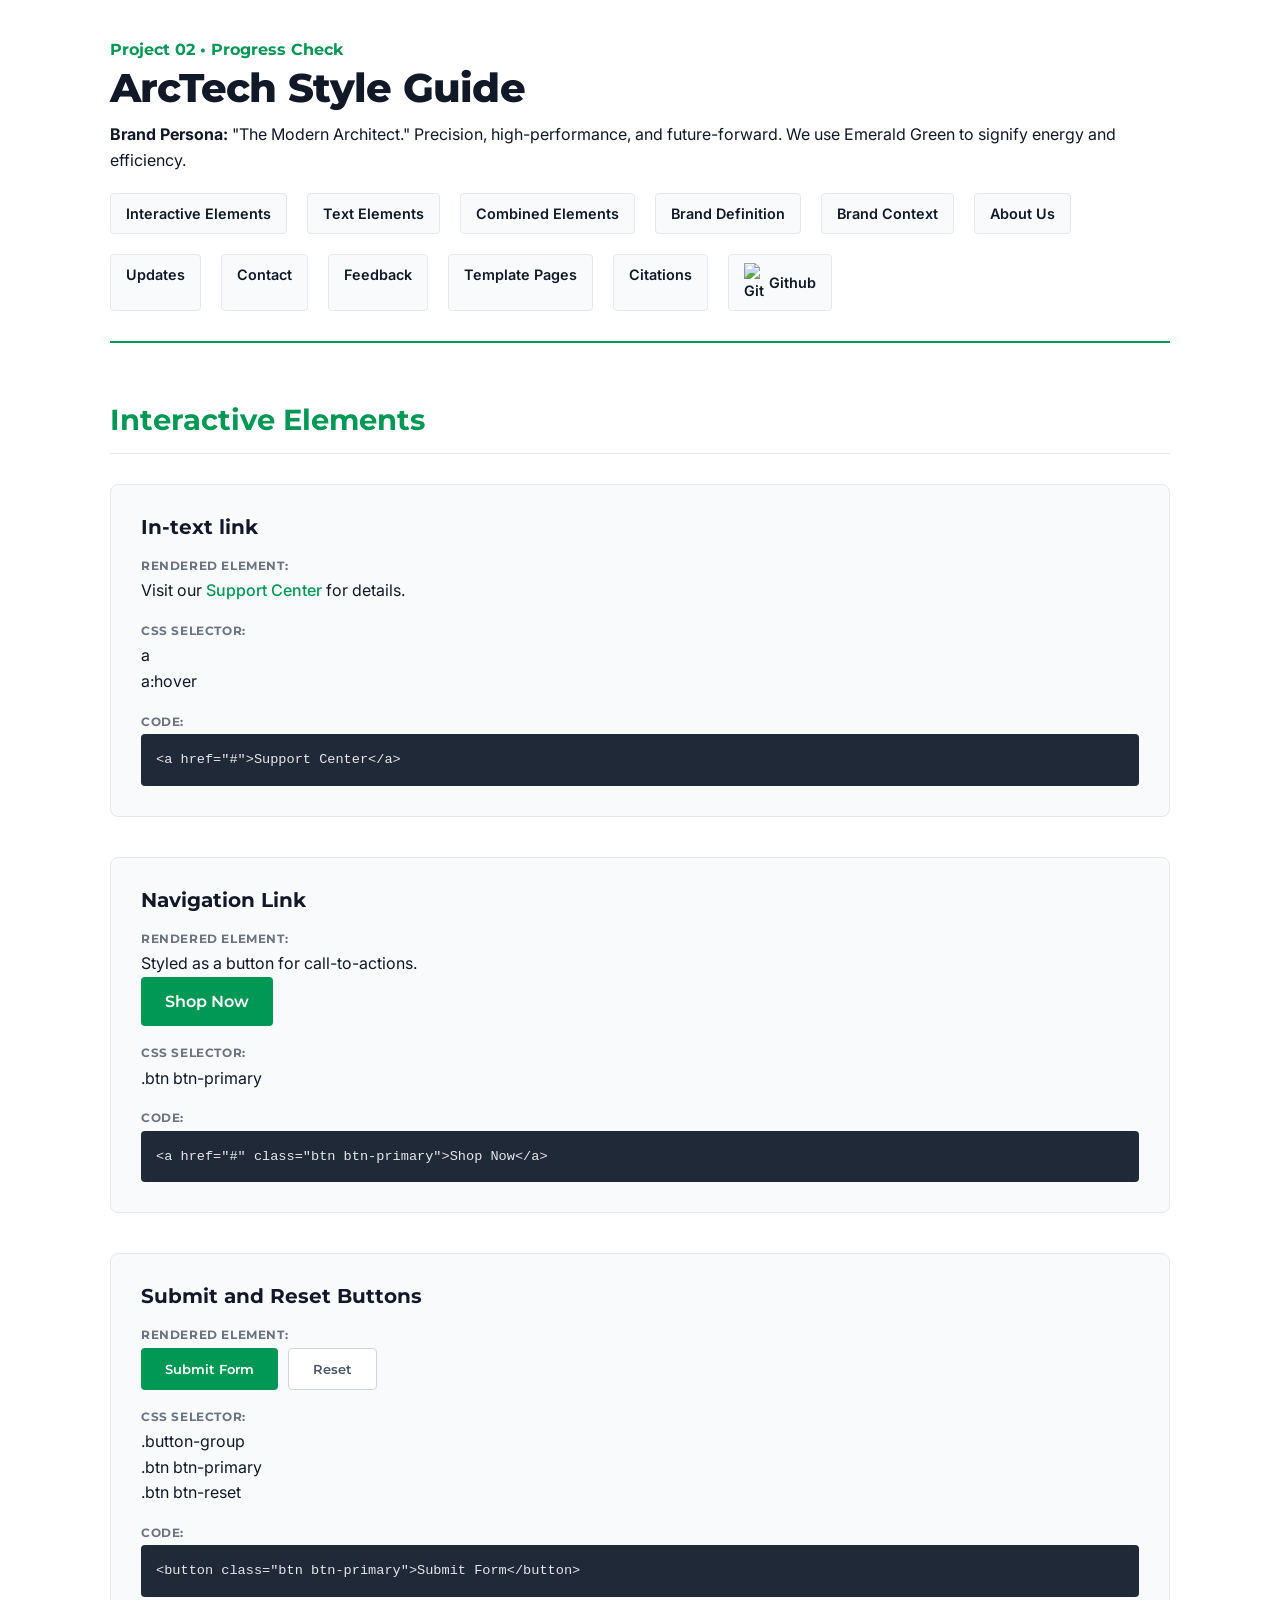
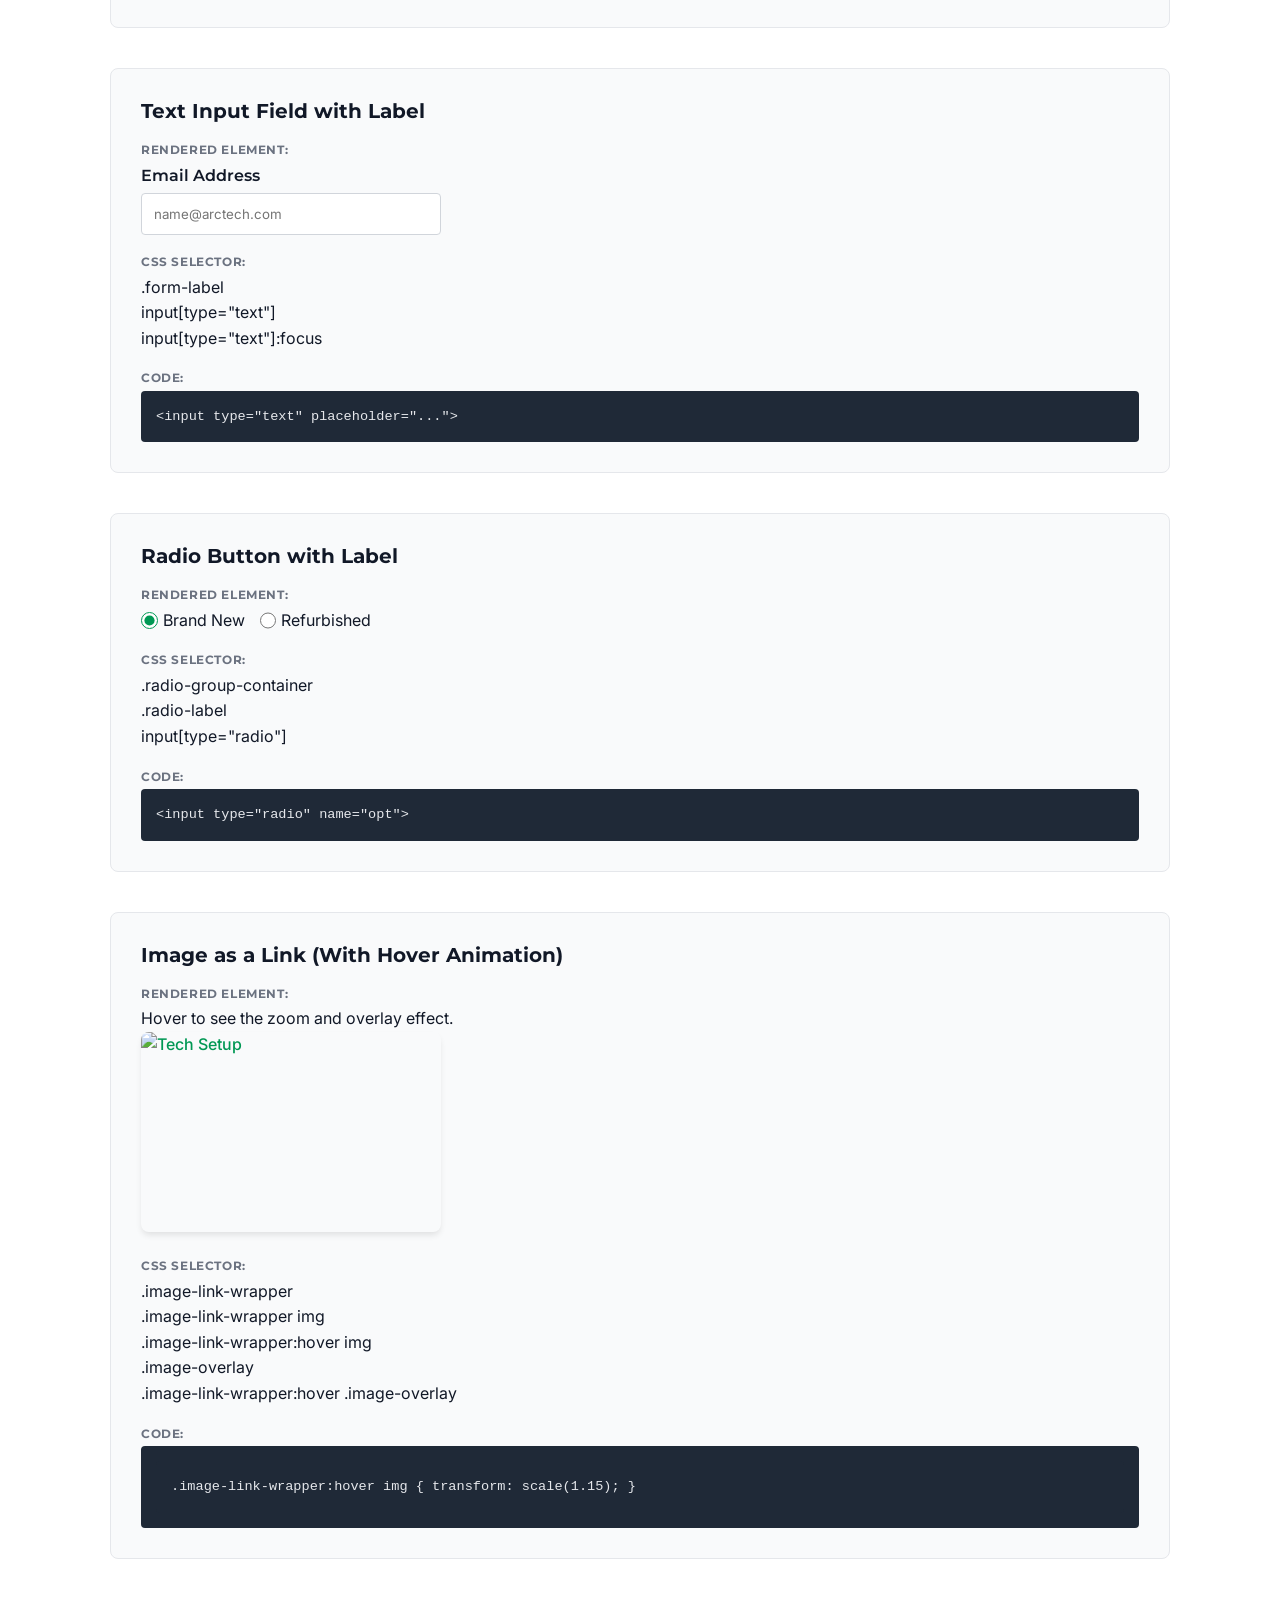
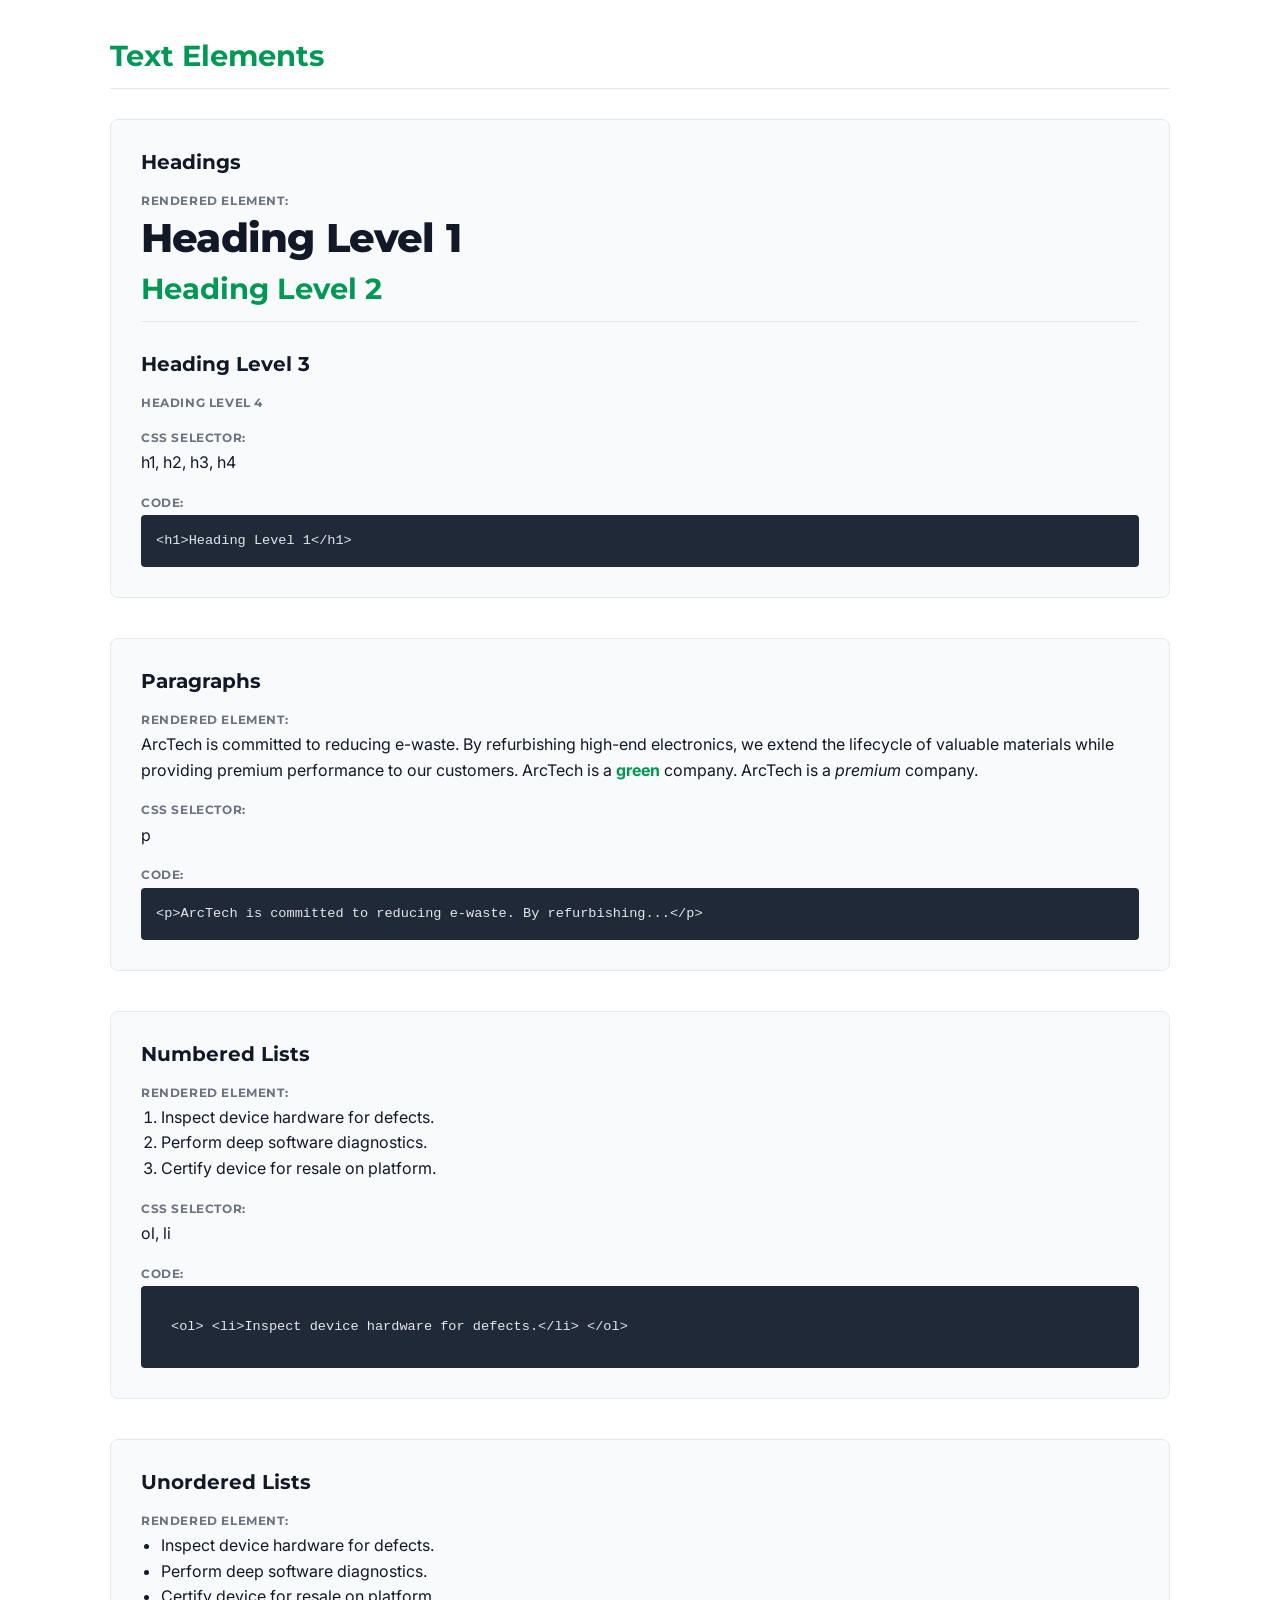
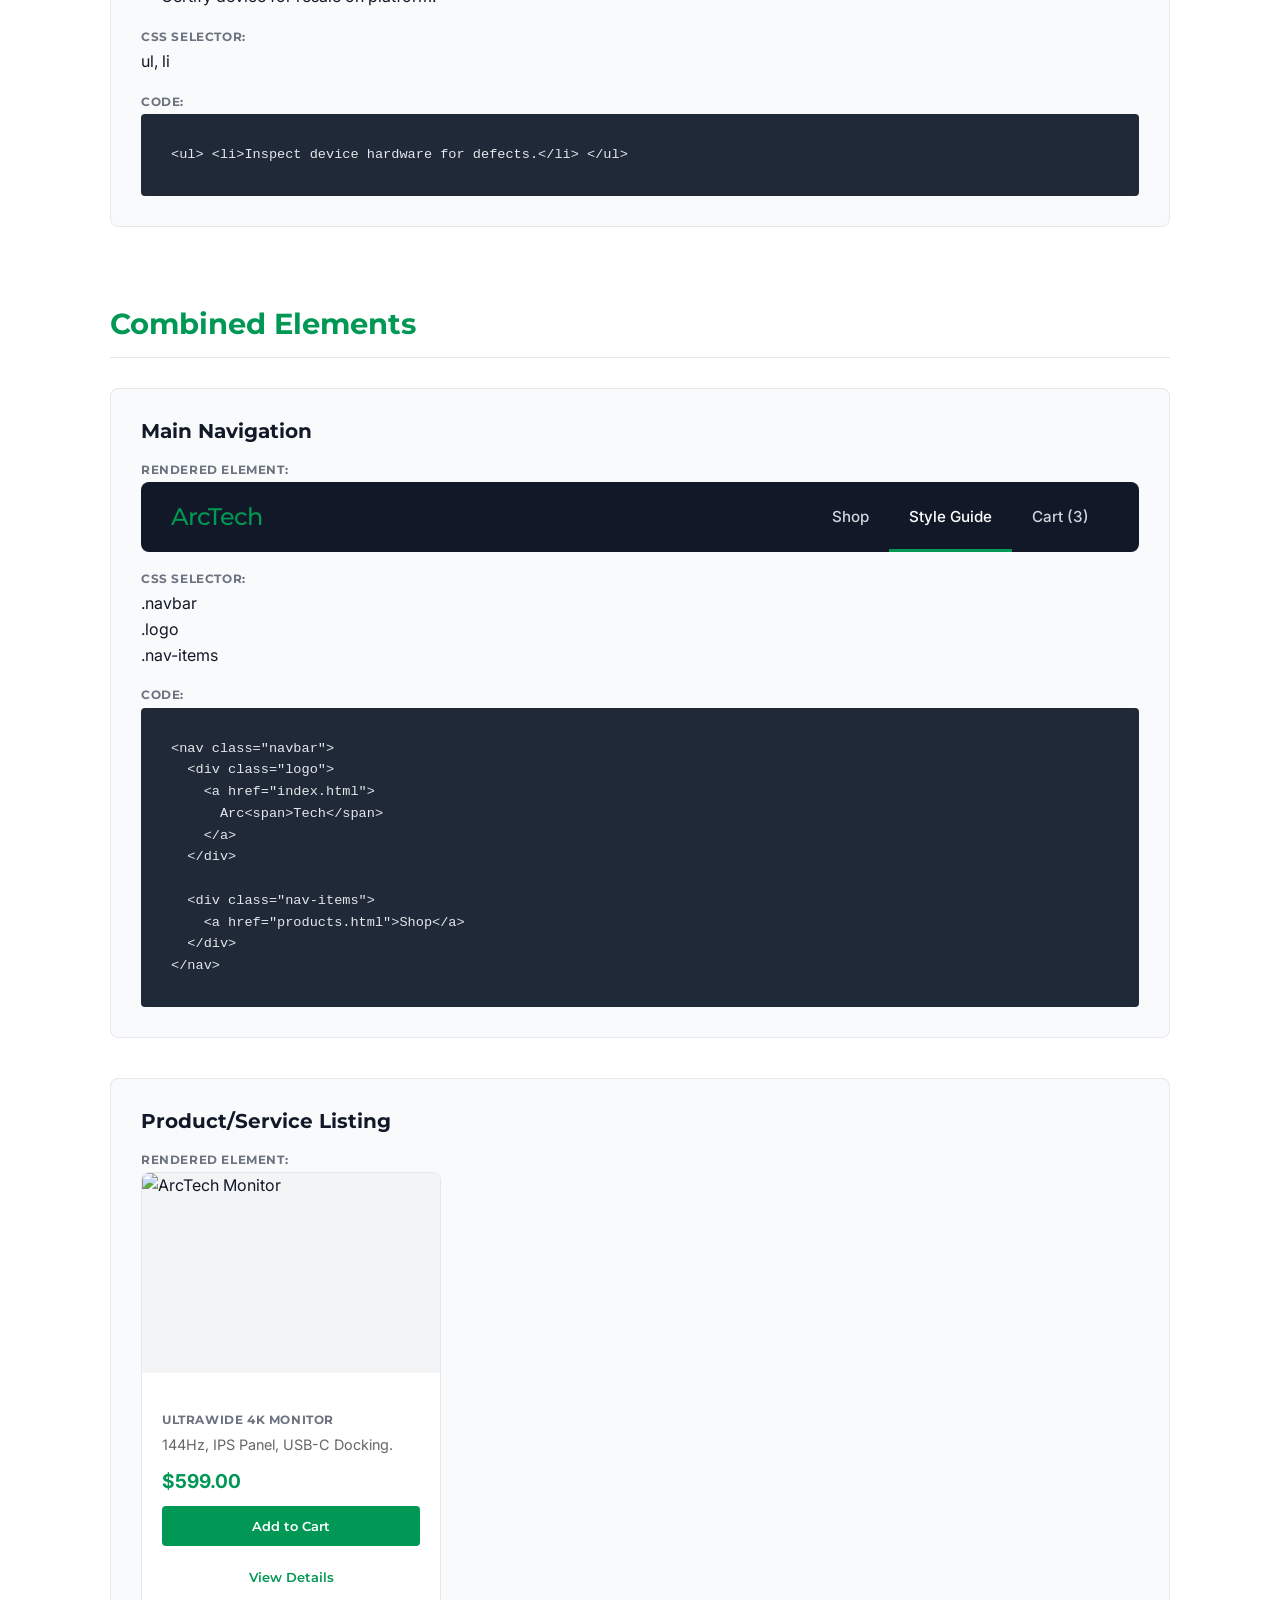
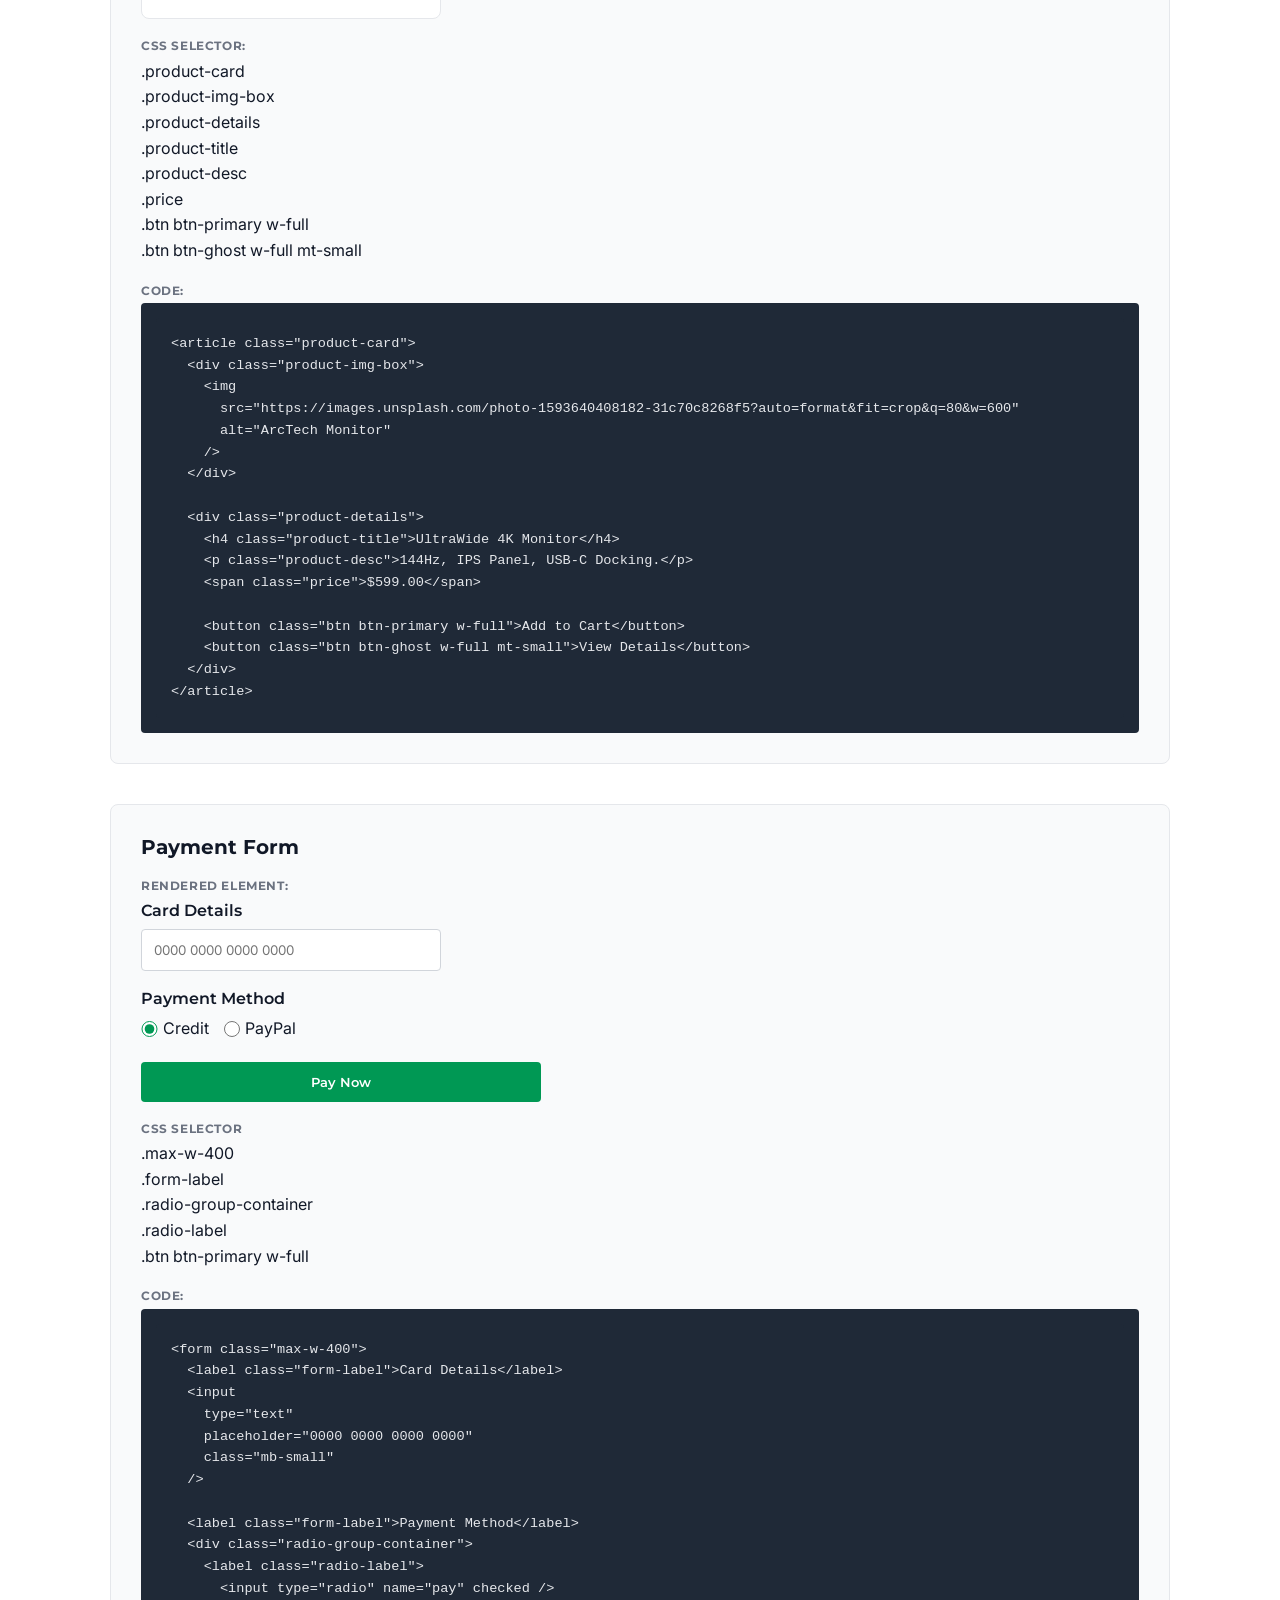
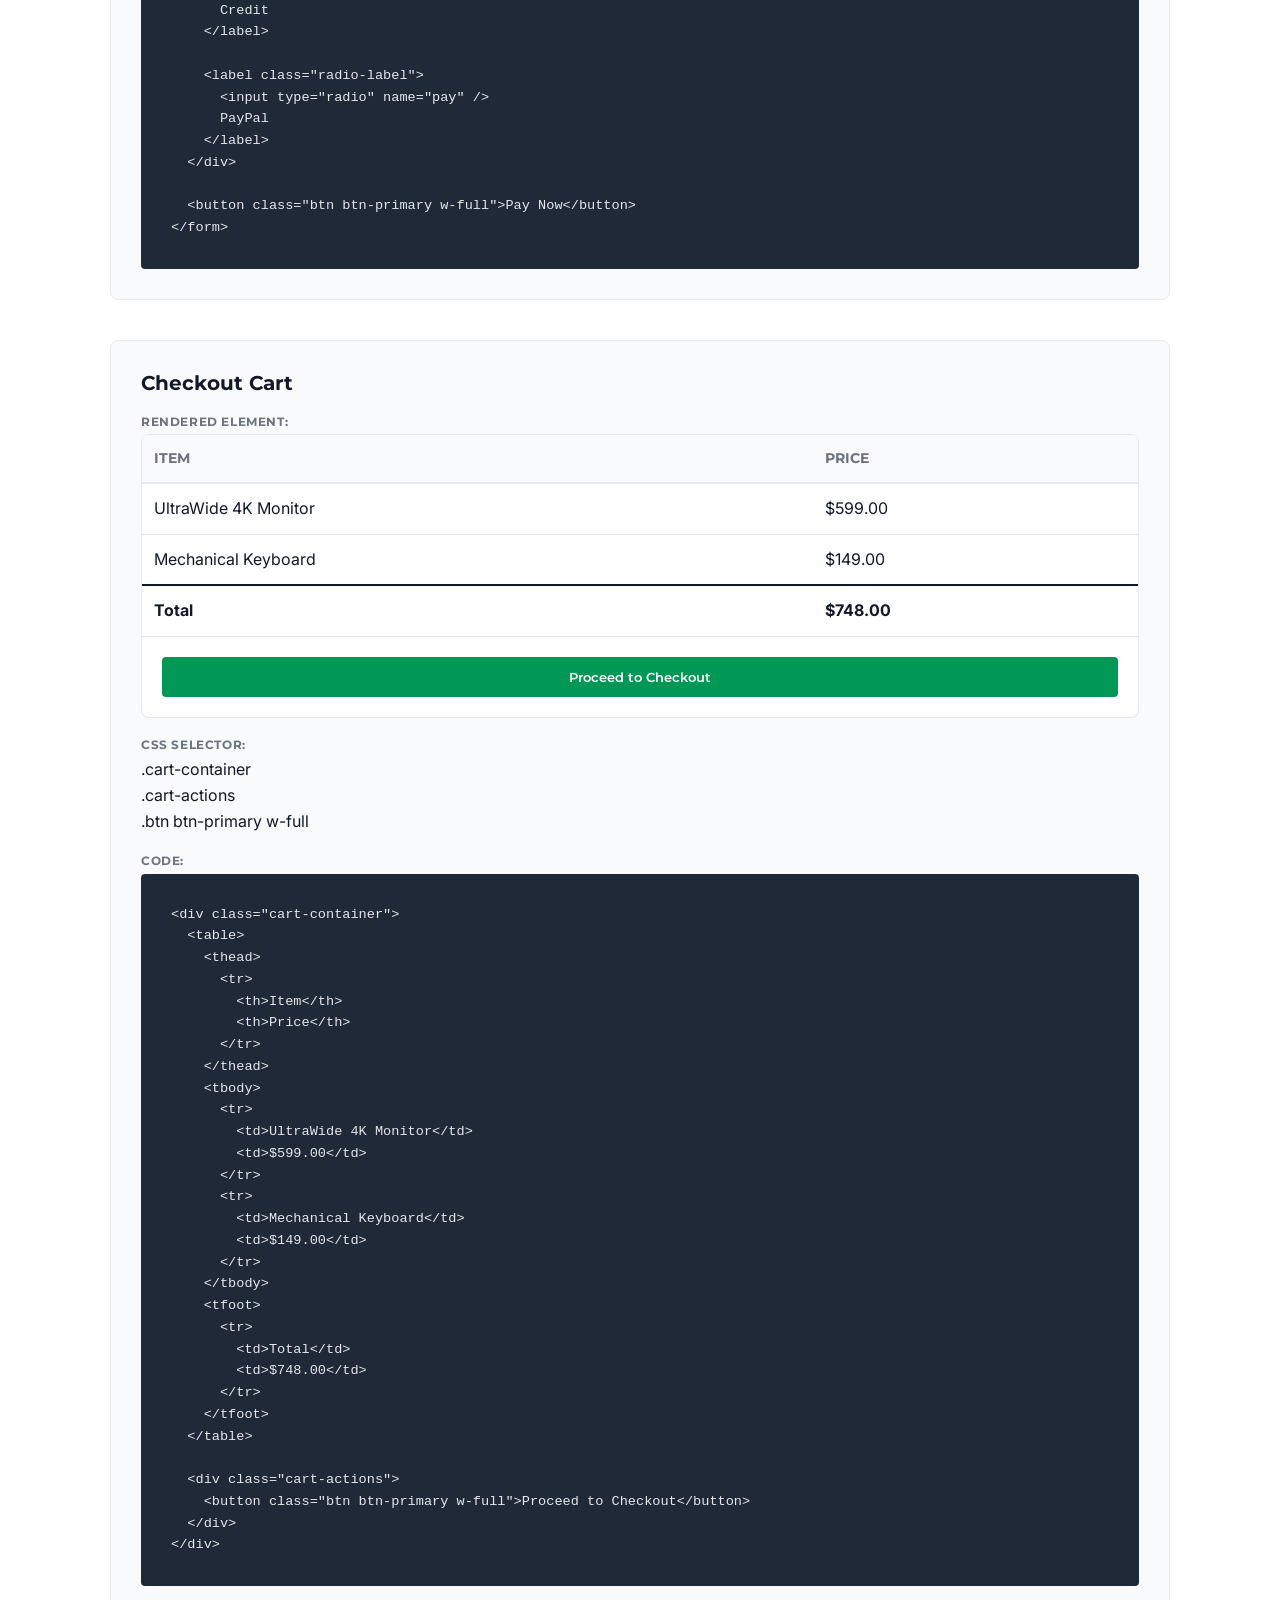
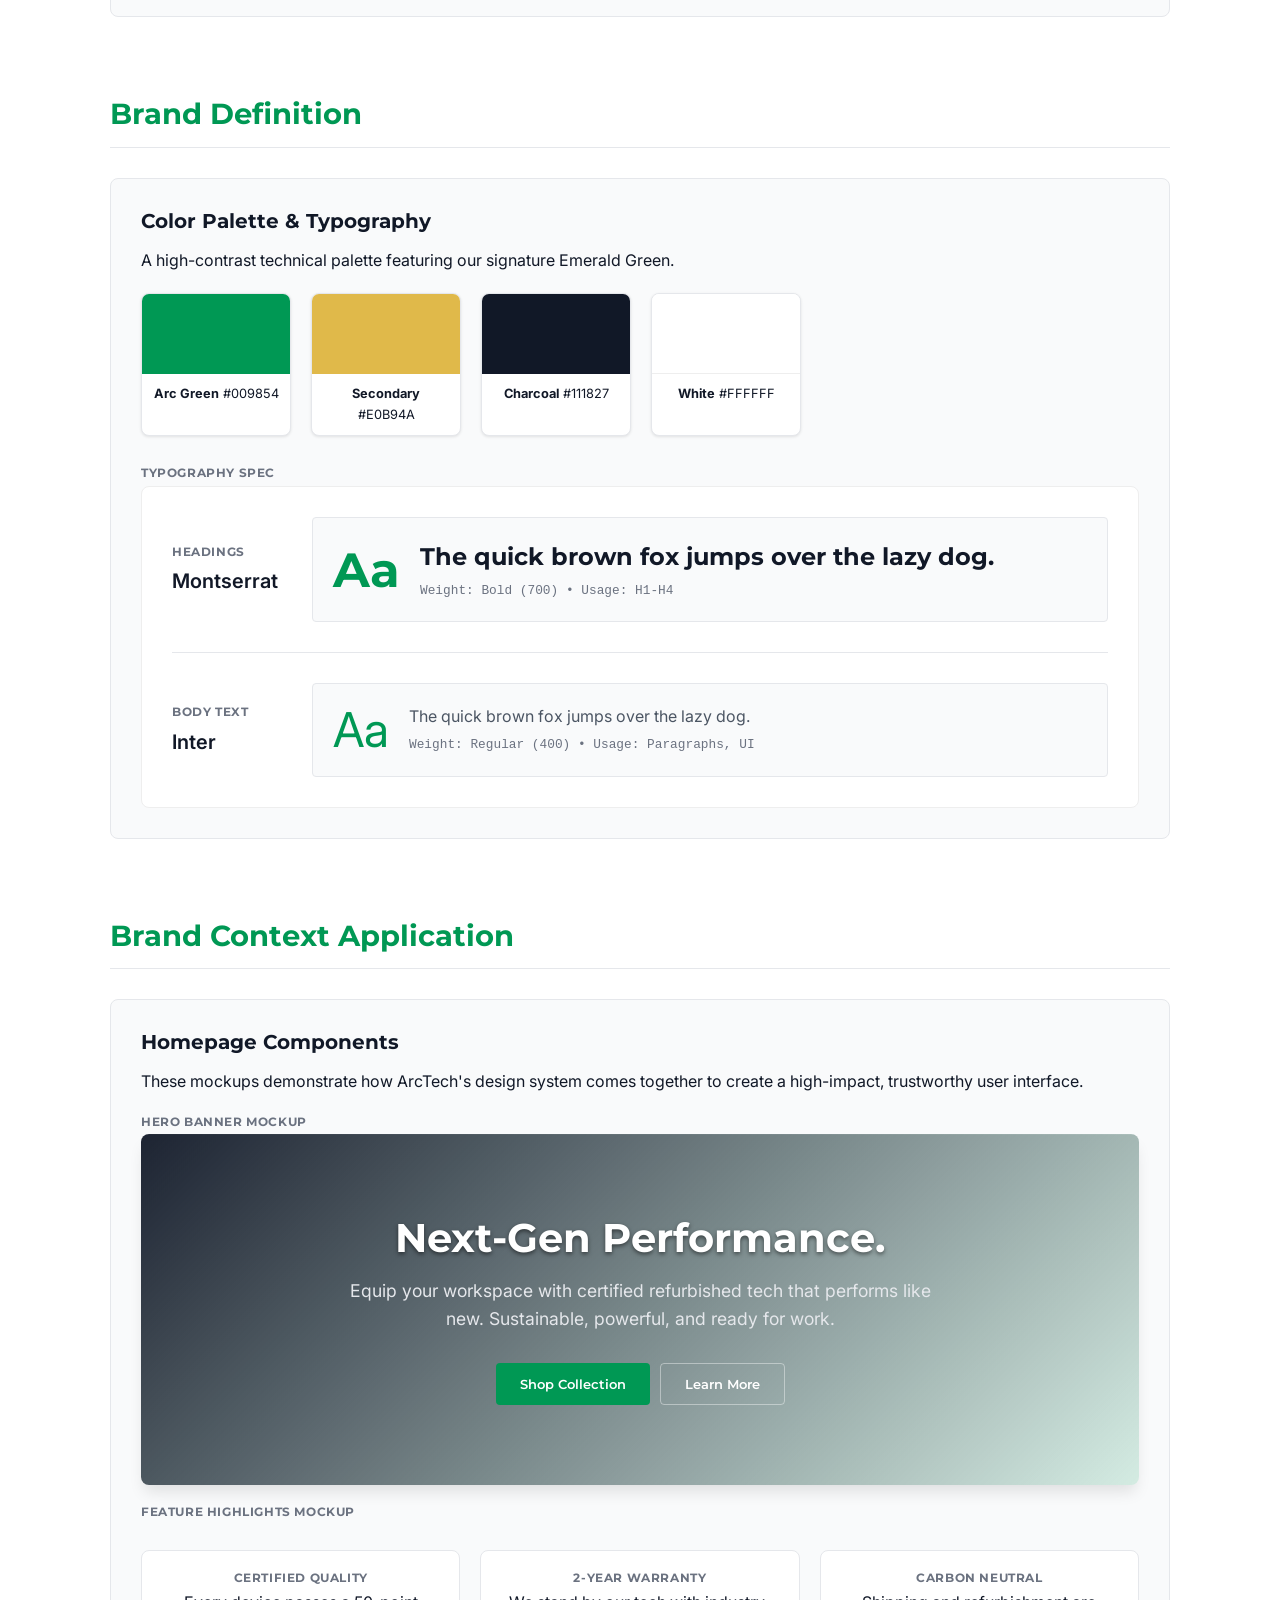
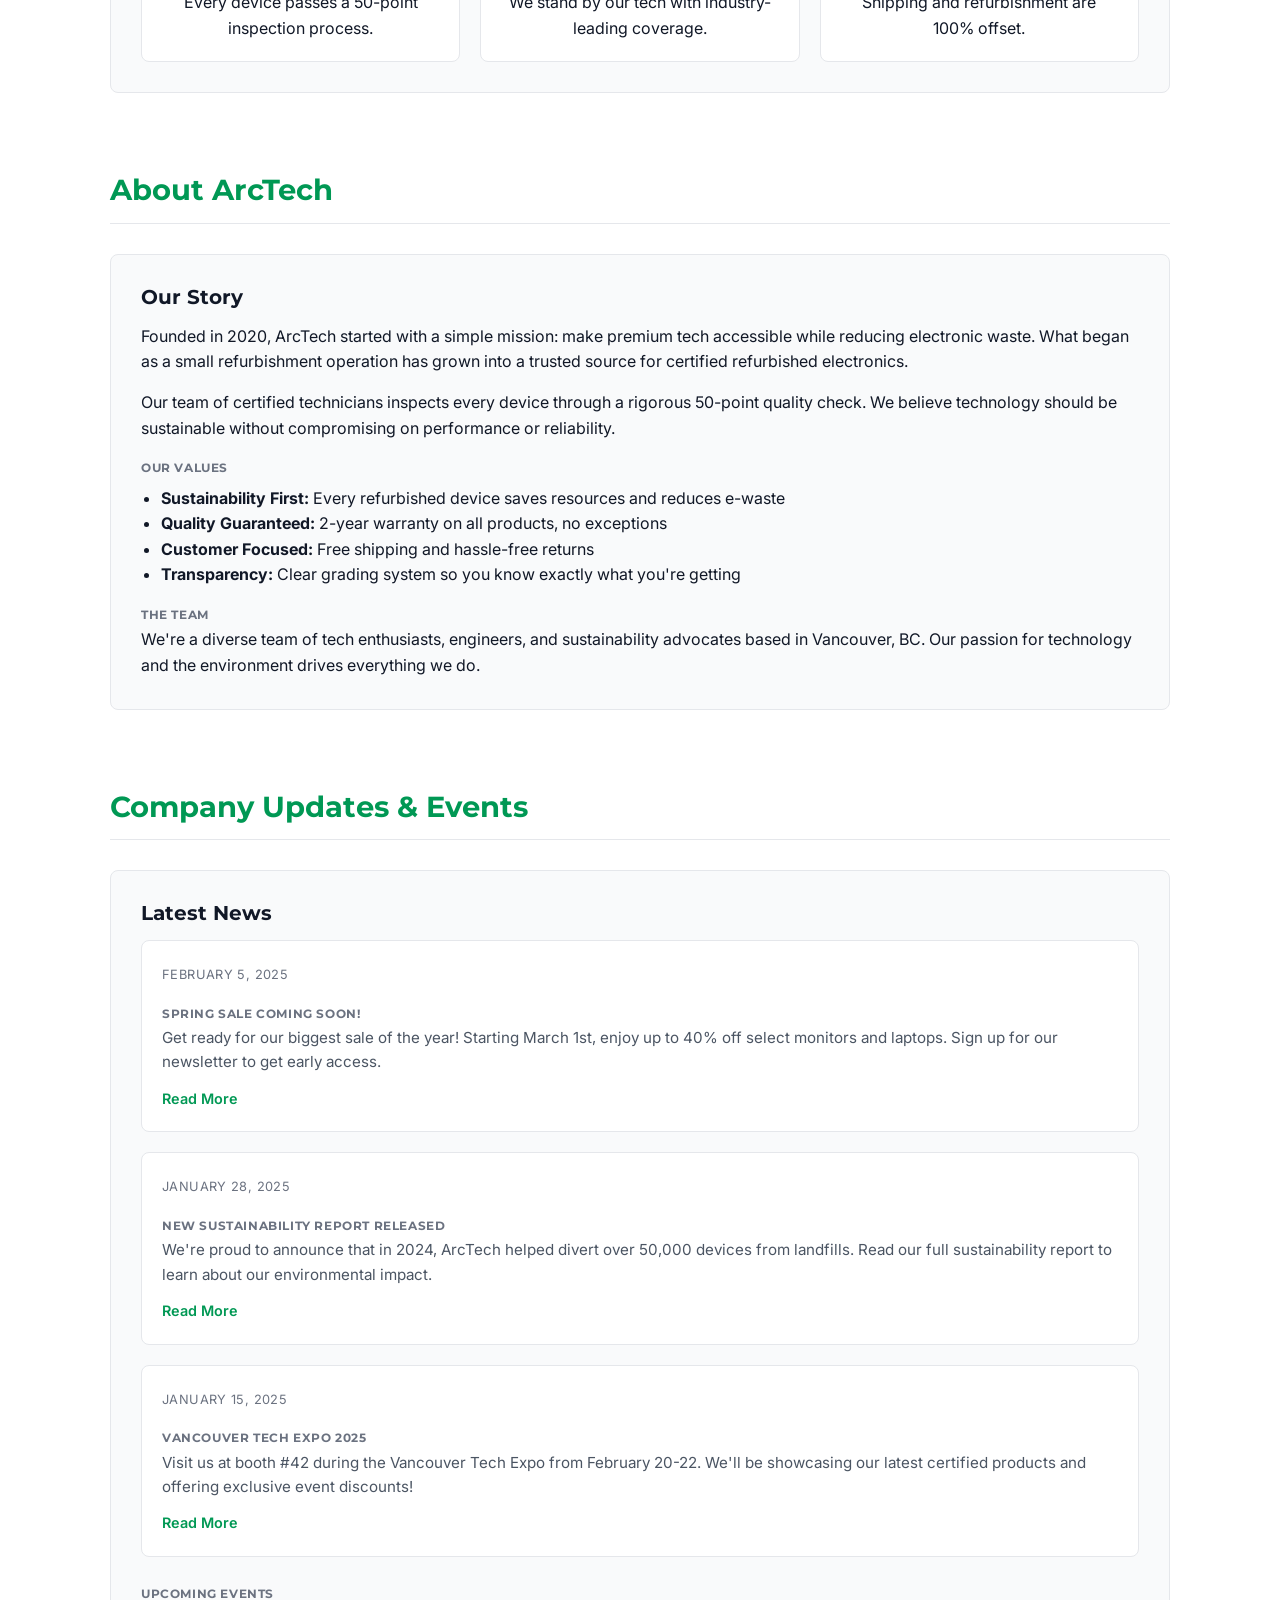
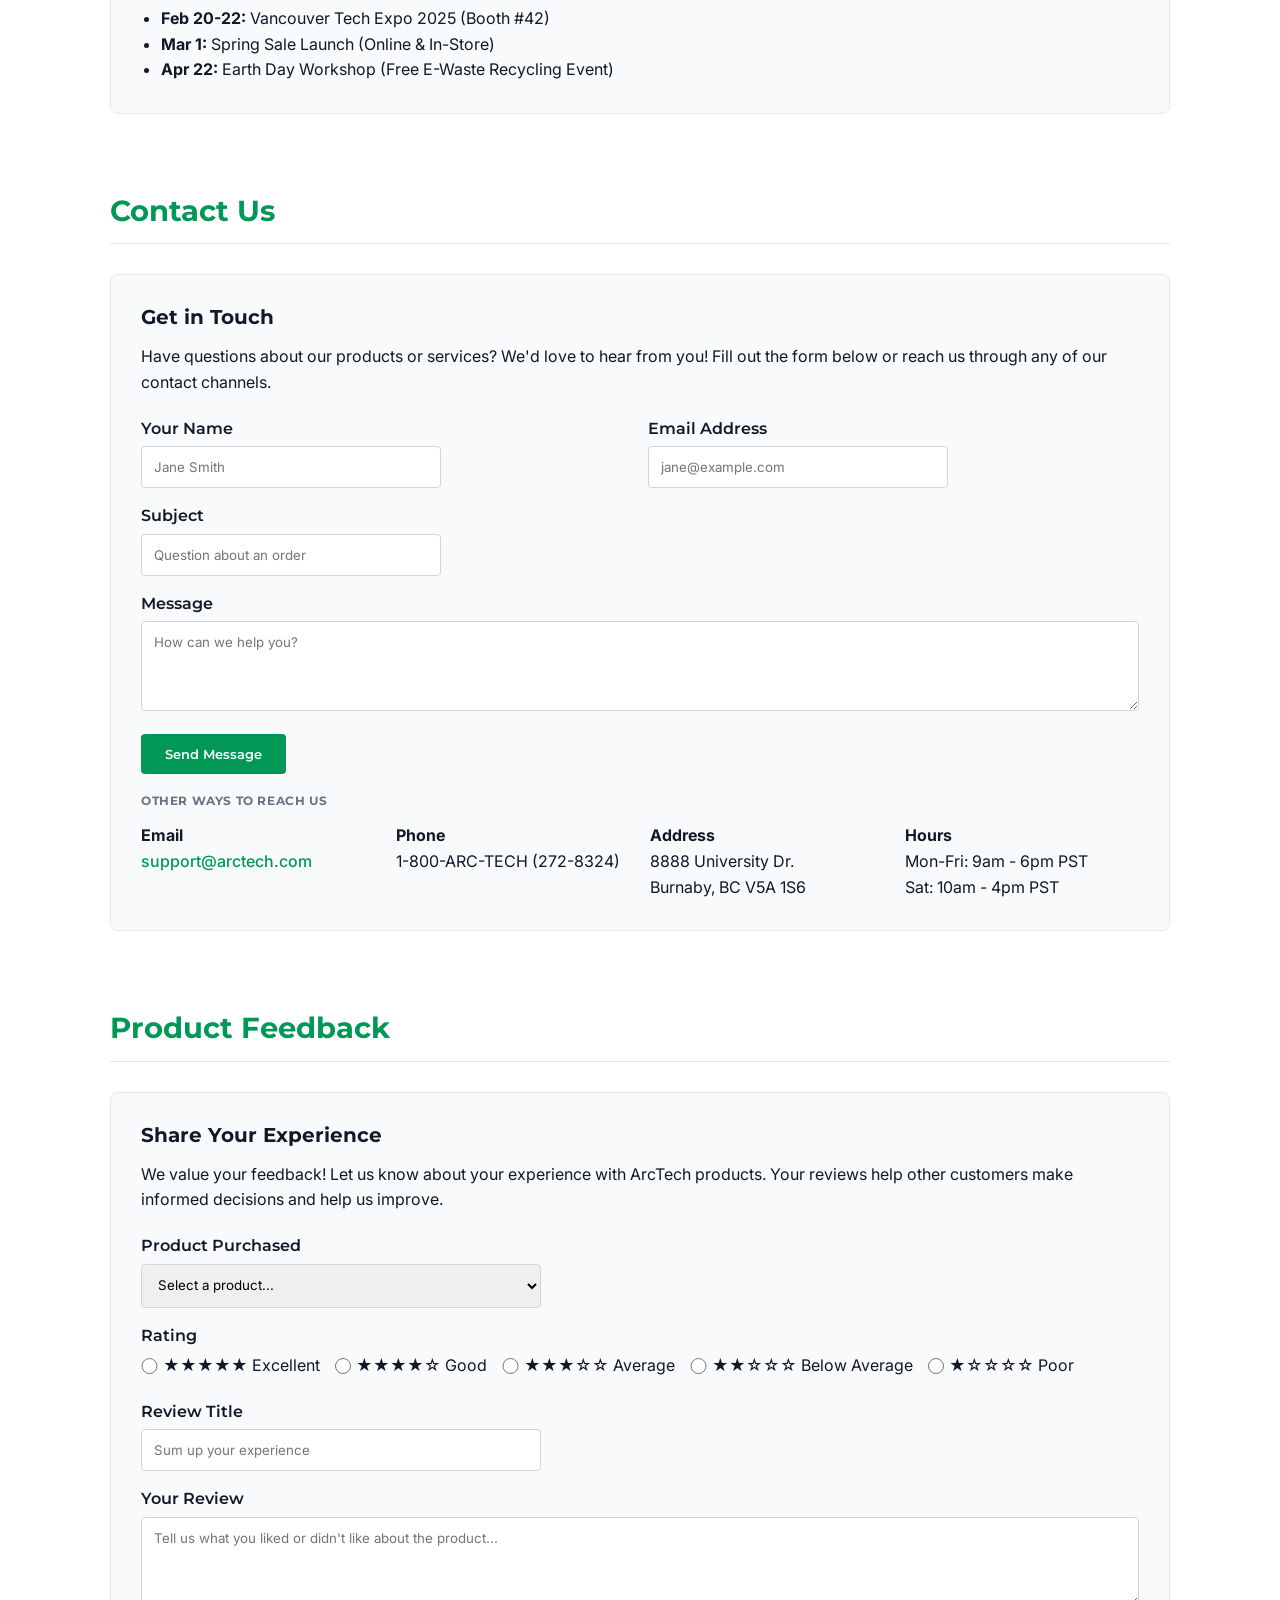
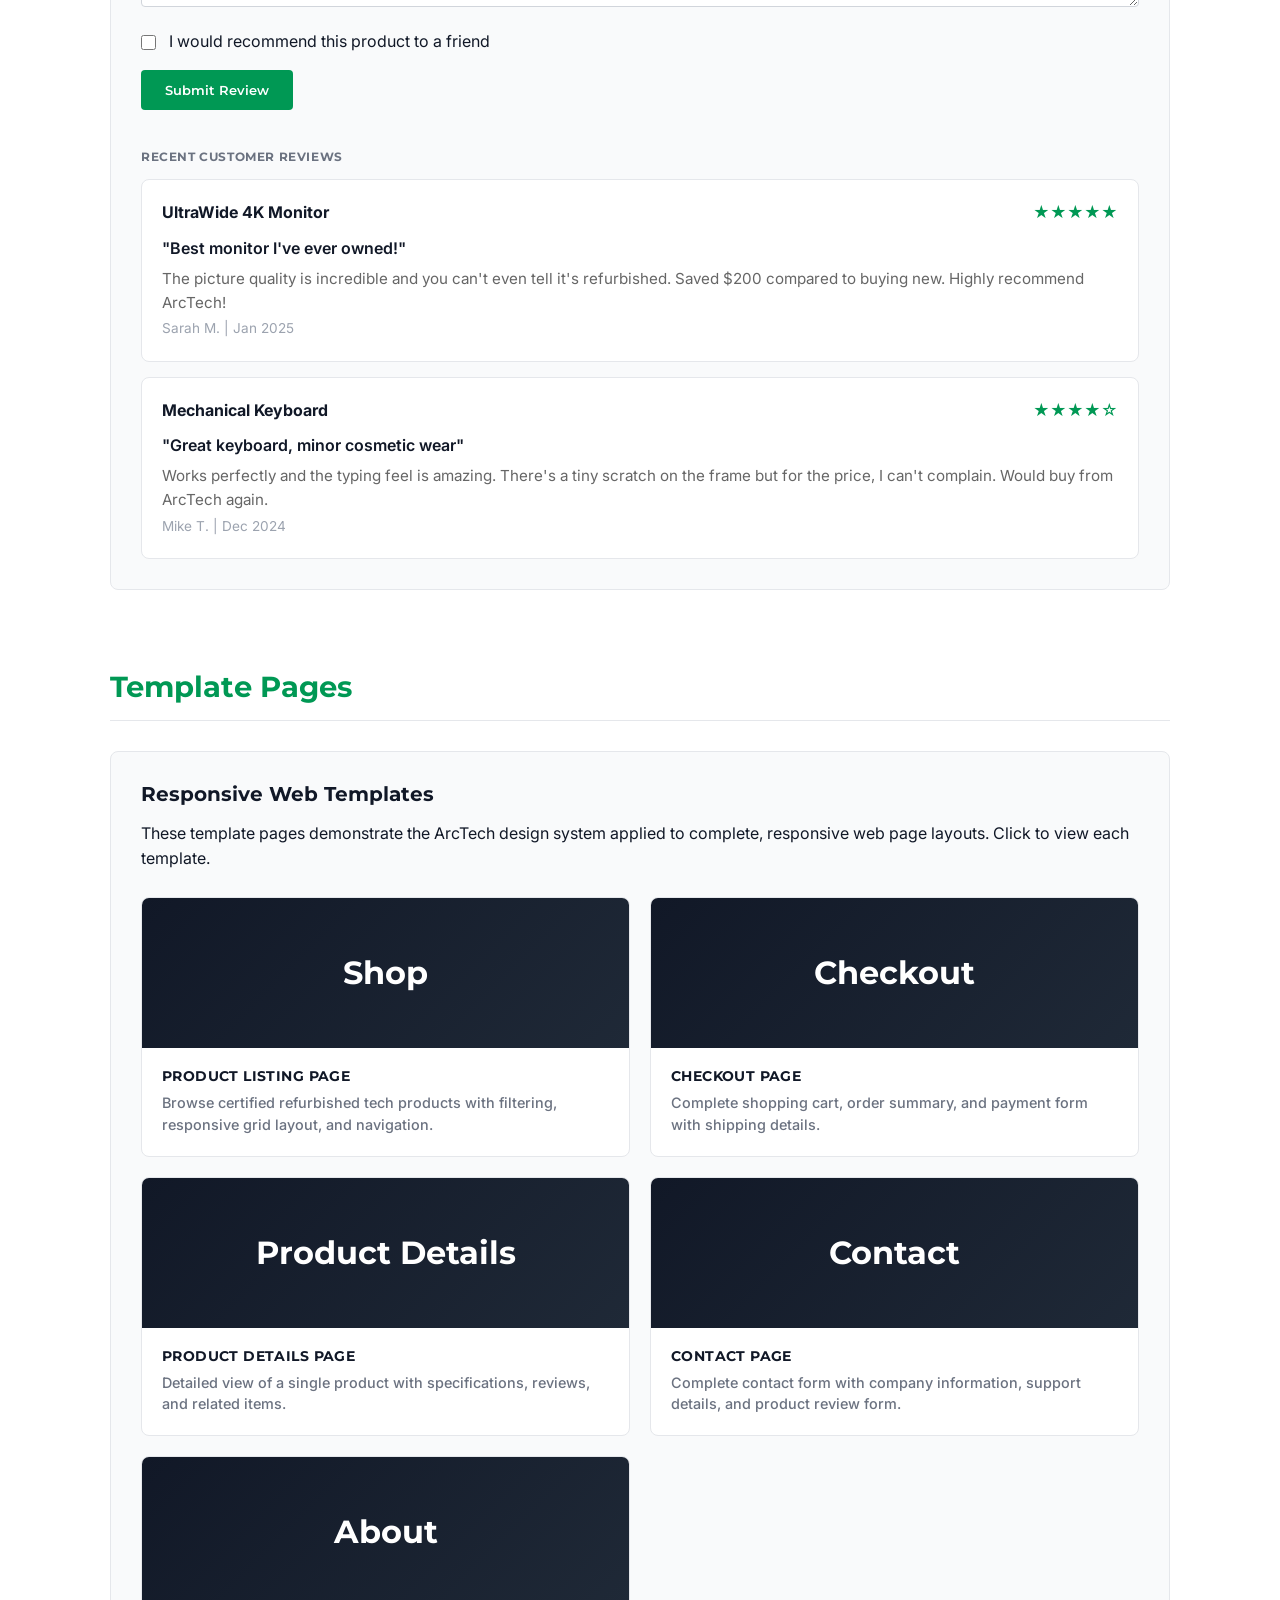
==== commit d558a2c2: "Added about page template to the style guide, fixed footer text spacing, and ensured other pages inc" ====
--- a/index.html
+++ b/index.html
@@ -1024,6 +1024,16 @@
               </p>
             </div>
           </a>
+
+          <a href="about.html" class="template-card">
+            <div class="template-card-preview">About</div>
+            <div class="template-card-info">
+              <h4>About Page</h4>
+              <p>
+                Company information, mission statement, and latest news.
+              </p>
+            </div>
+          </a>
         </div>
       </div>
     </section>
@@ -1125,6 +1135,33 @@
               >https://www.namecheap.com/visual/font-generator/star-symbols/</a
             >
           </li>
+          <li>
+            <strong>Man sitting infront of computer</strong> — Unsplash.<br />
+            <a
+              href="https://unsplash.com/photos/man-in-black-shirt-sitting-in-front-of-computer-qoeU4a6psaQ"
+              target="_blank"
+              rel="noopener"
+              >https://unsplash.com/photos/man-in-black-shirt-sitting-in-front-of-computer-qoeU4a6psaQ</a
+            >
+          </li>
+          <li>
+            <strong>Alienware Monitor Ports</strong> — Forbes.<br />
+            <a
+              href="https://www.forbes.com/sites/moorinsights/2024/09/19/alienware-32-inch-4k-qd-oled-monitor-review---a-great-gaming-monitor/"
+              target="_blank"
+              rel="noopener"
+              >https://www.forbes.com/sites/moorinsights/2024/09/19/alienware-32-inch-4k-qd-oled-monitor-review---a-great-gaming-monitor/</a
+            >
+          </li>
+          <li>
+            <strong>Alienware Monitor Mockup</strong> — Forbes.<br />
+            <a
+              href="https://www.forbes.com/sites/moorinsights/2024/09/19/alienware-32-inch-4k-qd-oled-monitor-review---a-great-gaming-monitor/"
+              target="_blank"
+              rel="noopener"
+              >https://www.forbes.com/sites/moorinsights/2024/09/19/alienware-32-inch-4k-qd-oled-monitor-review---a-great-gaming-monitor/</a
+            >
+          </li>
         </ul>
       </div>
     </section>
--- a/styles.css
+++ b/styles.css
@@ -1201,7 +1201,7 @@
   max-width: 300px;
 }
 
-.footer-links h4 {
+.footer-links h3 {
   color: white;
   font-size: 0.9rem;
   text-transform: uppercase;
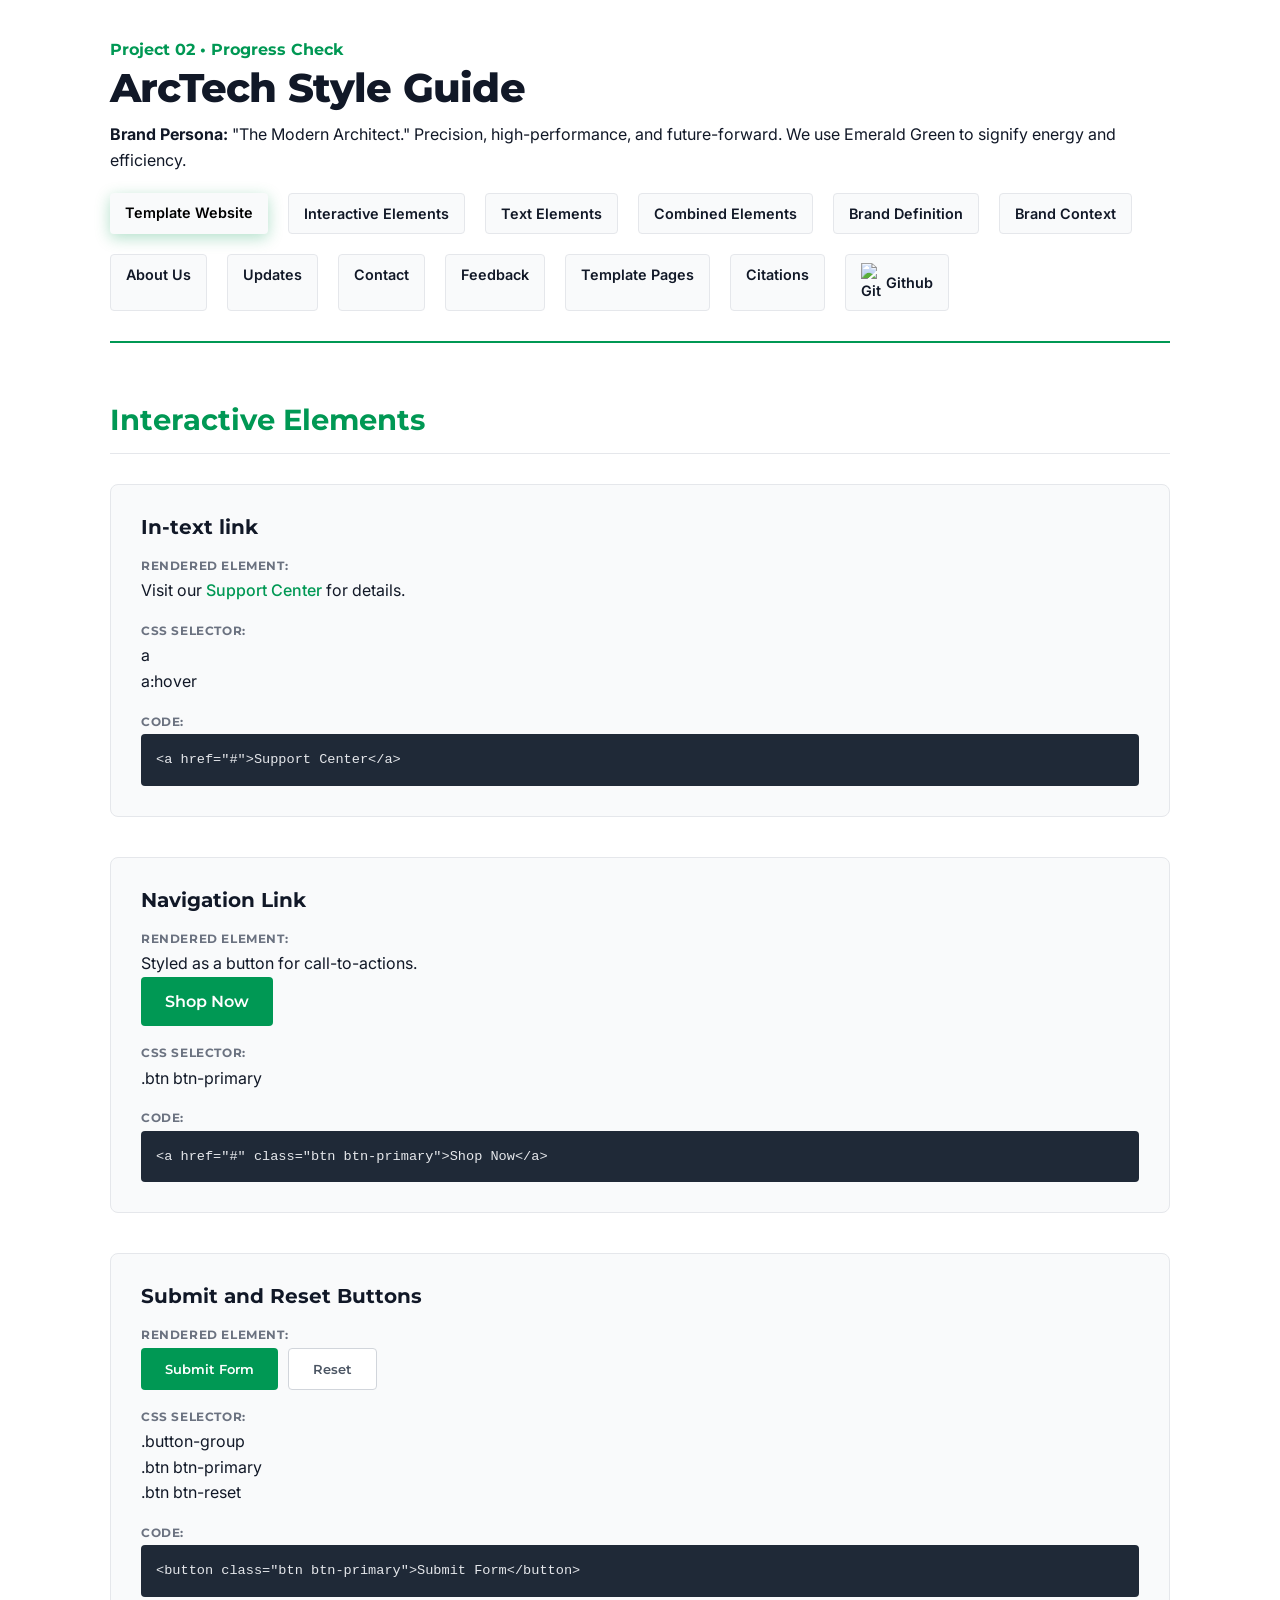
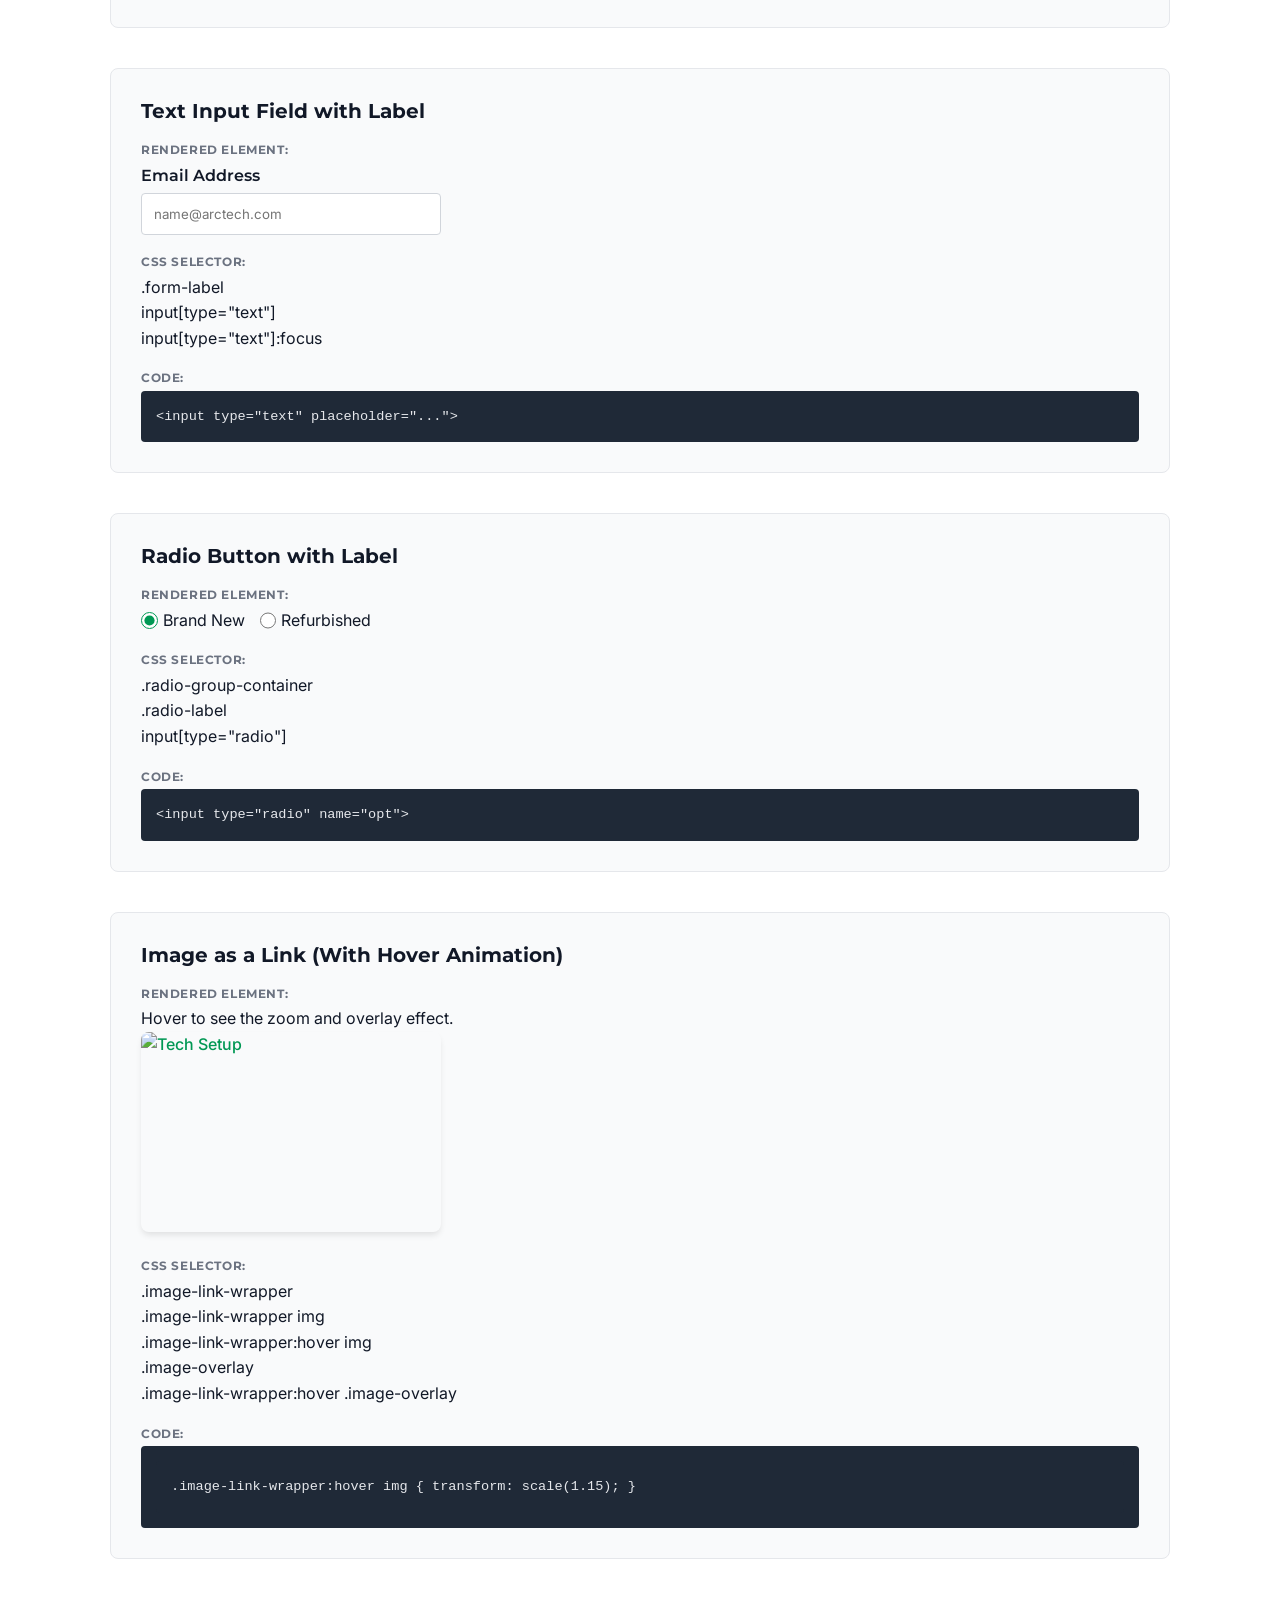
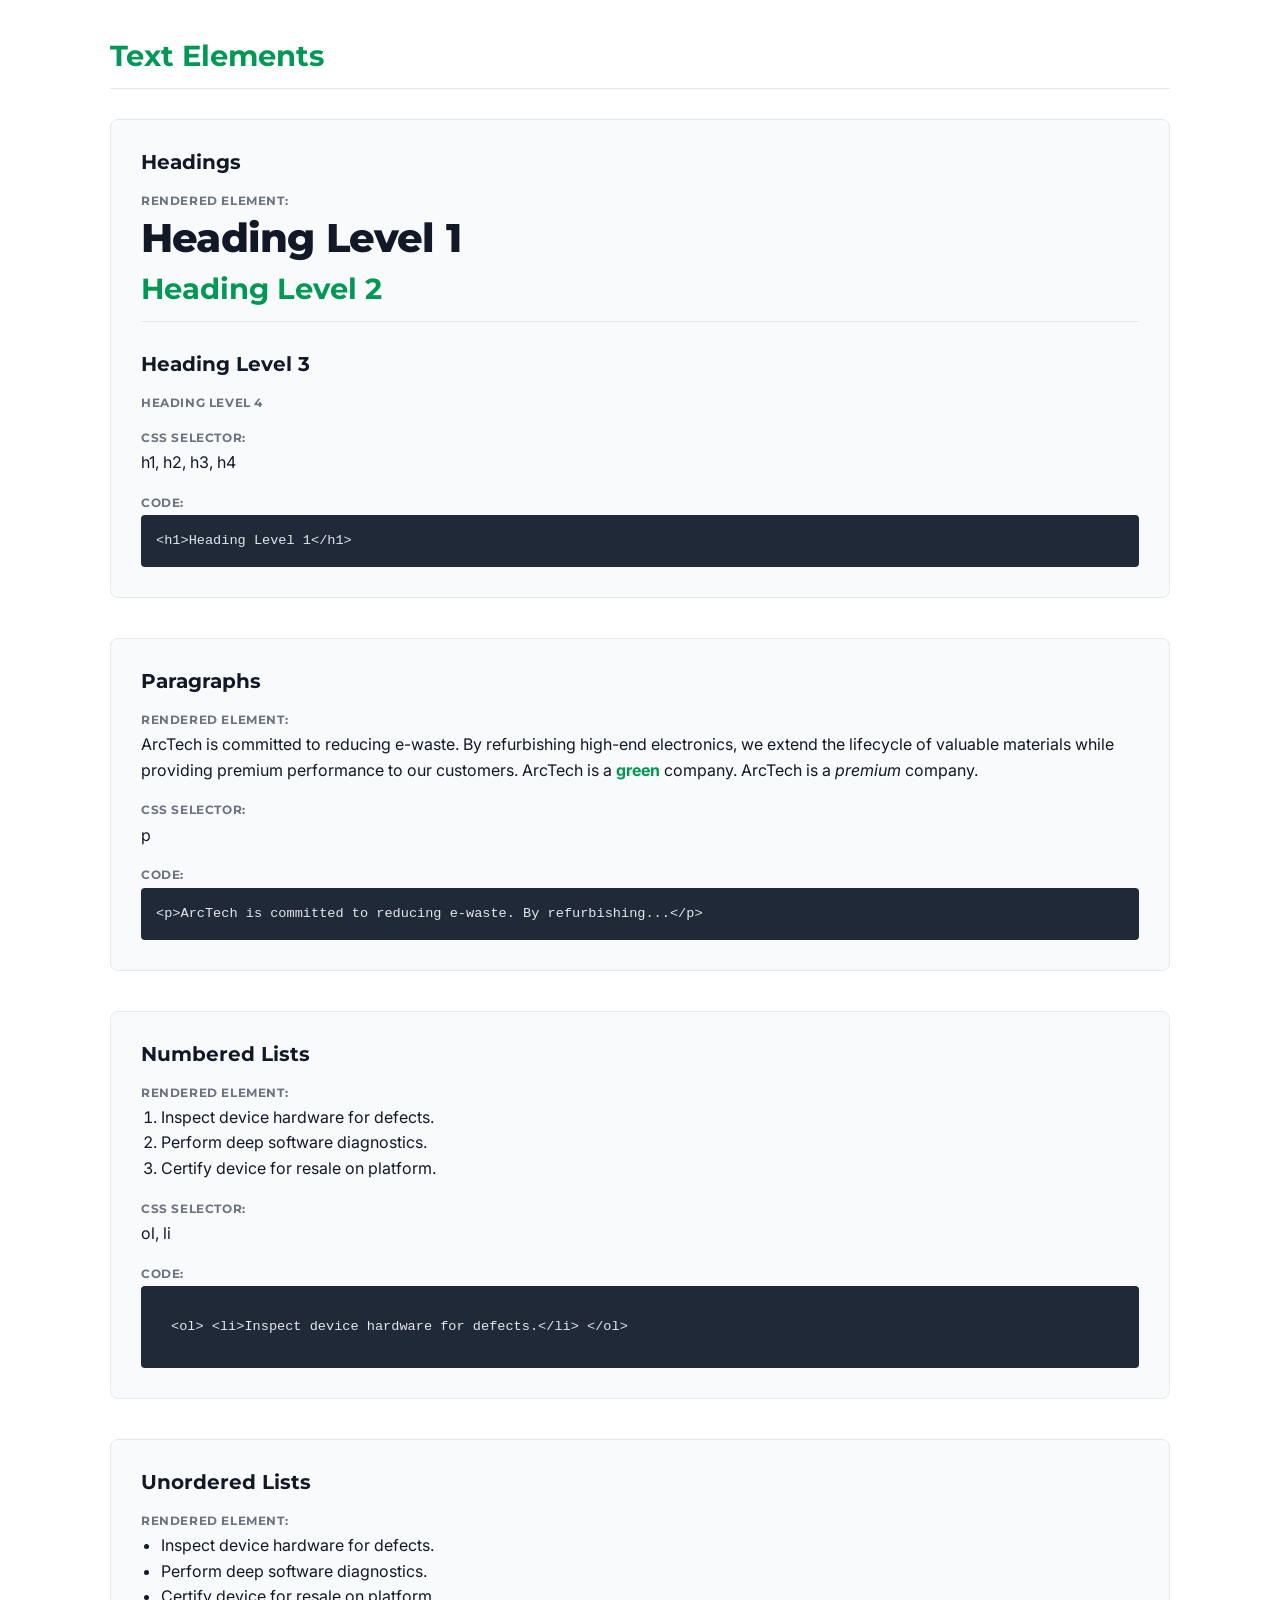
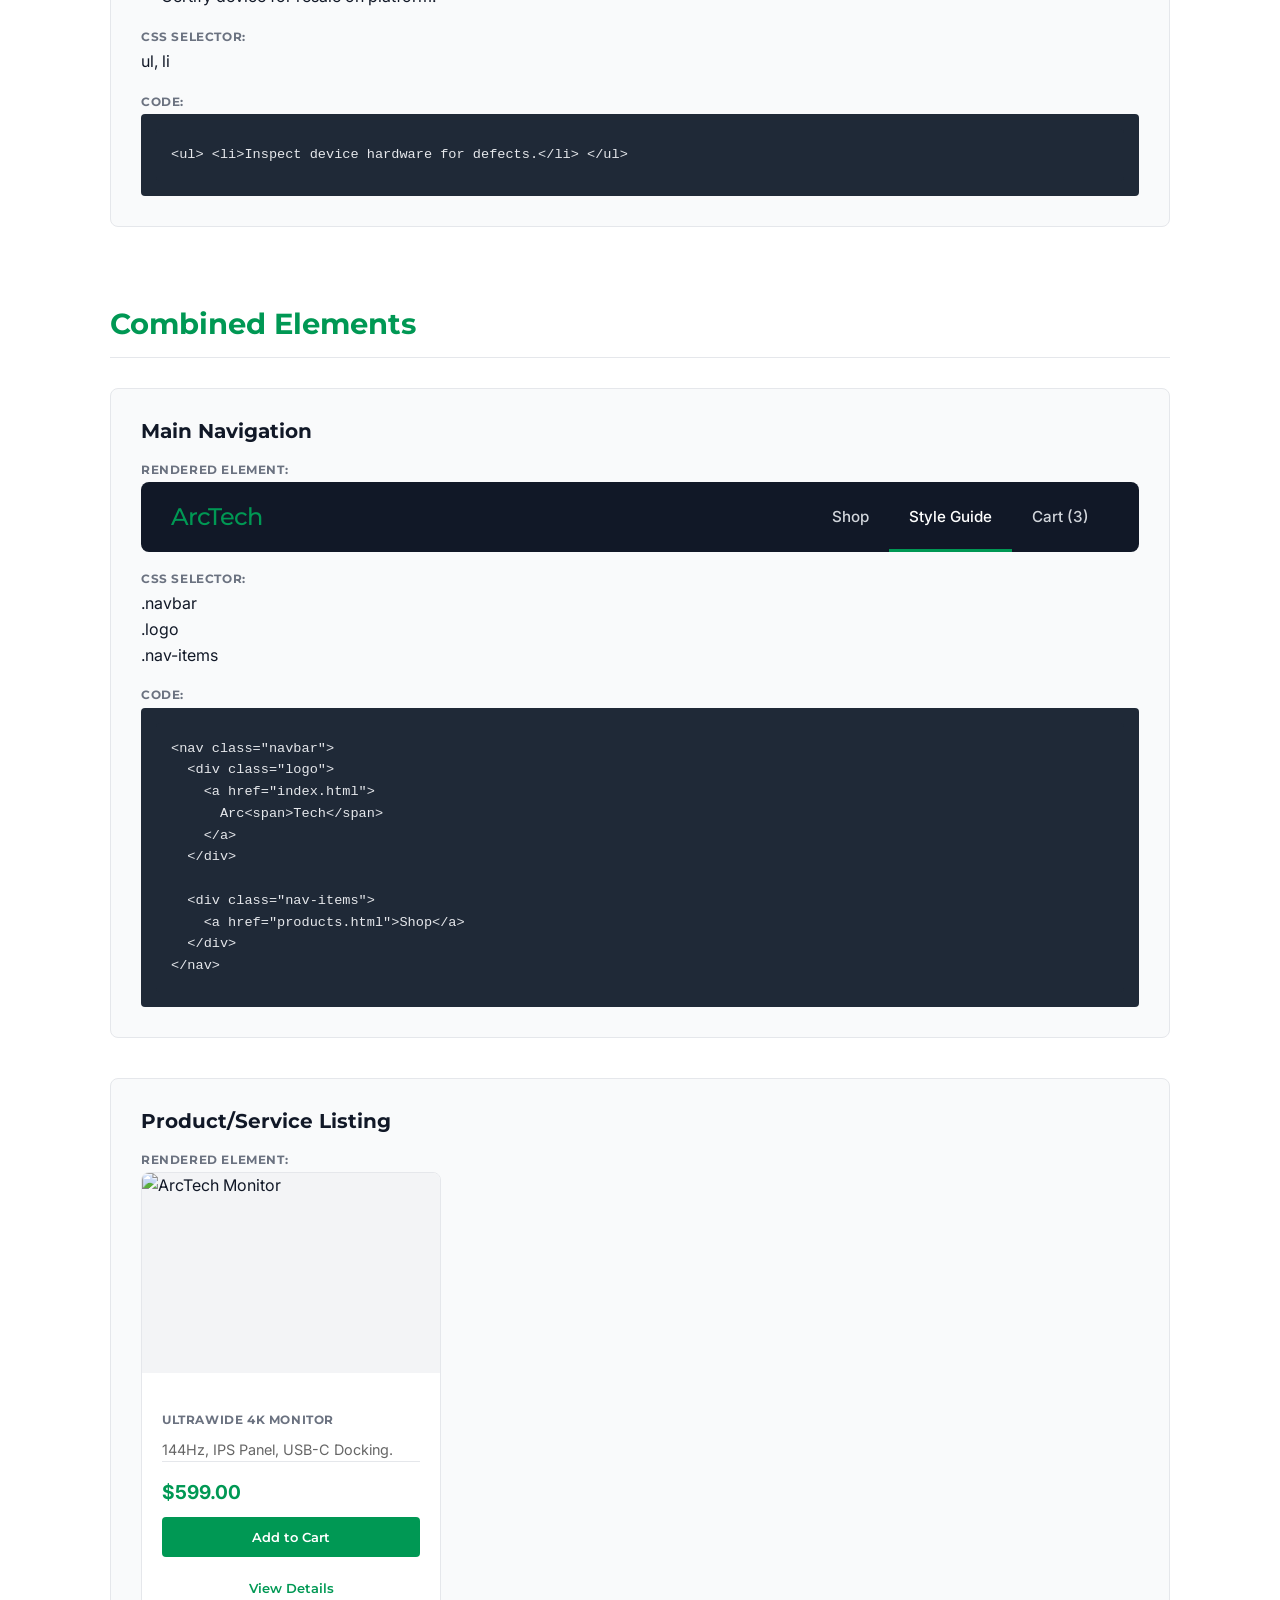
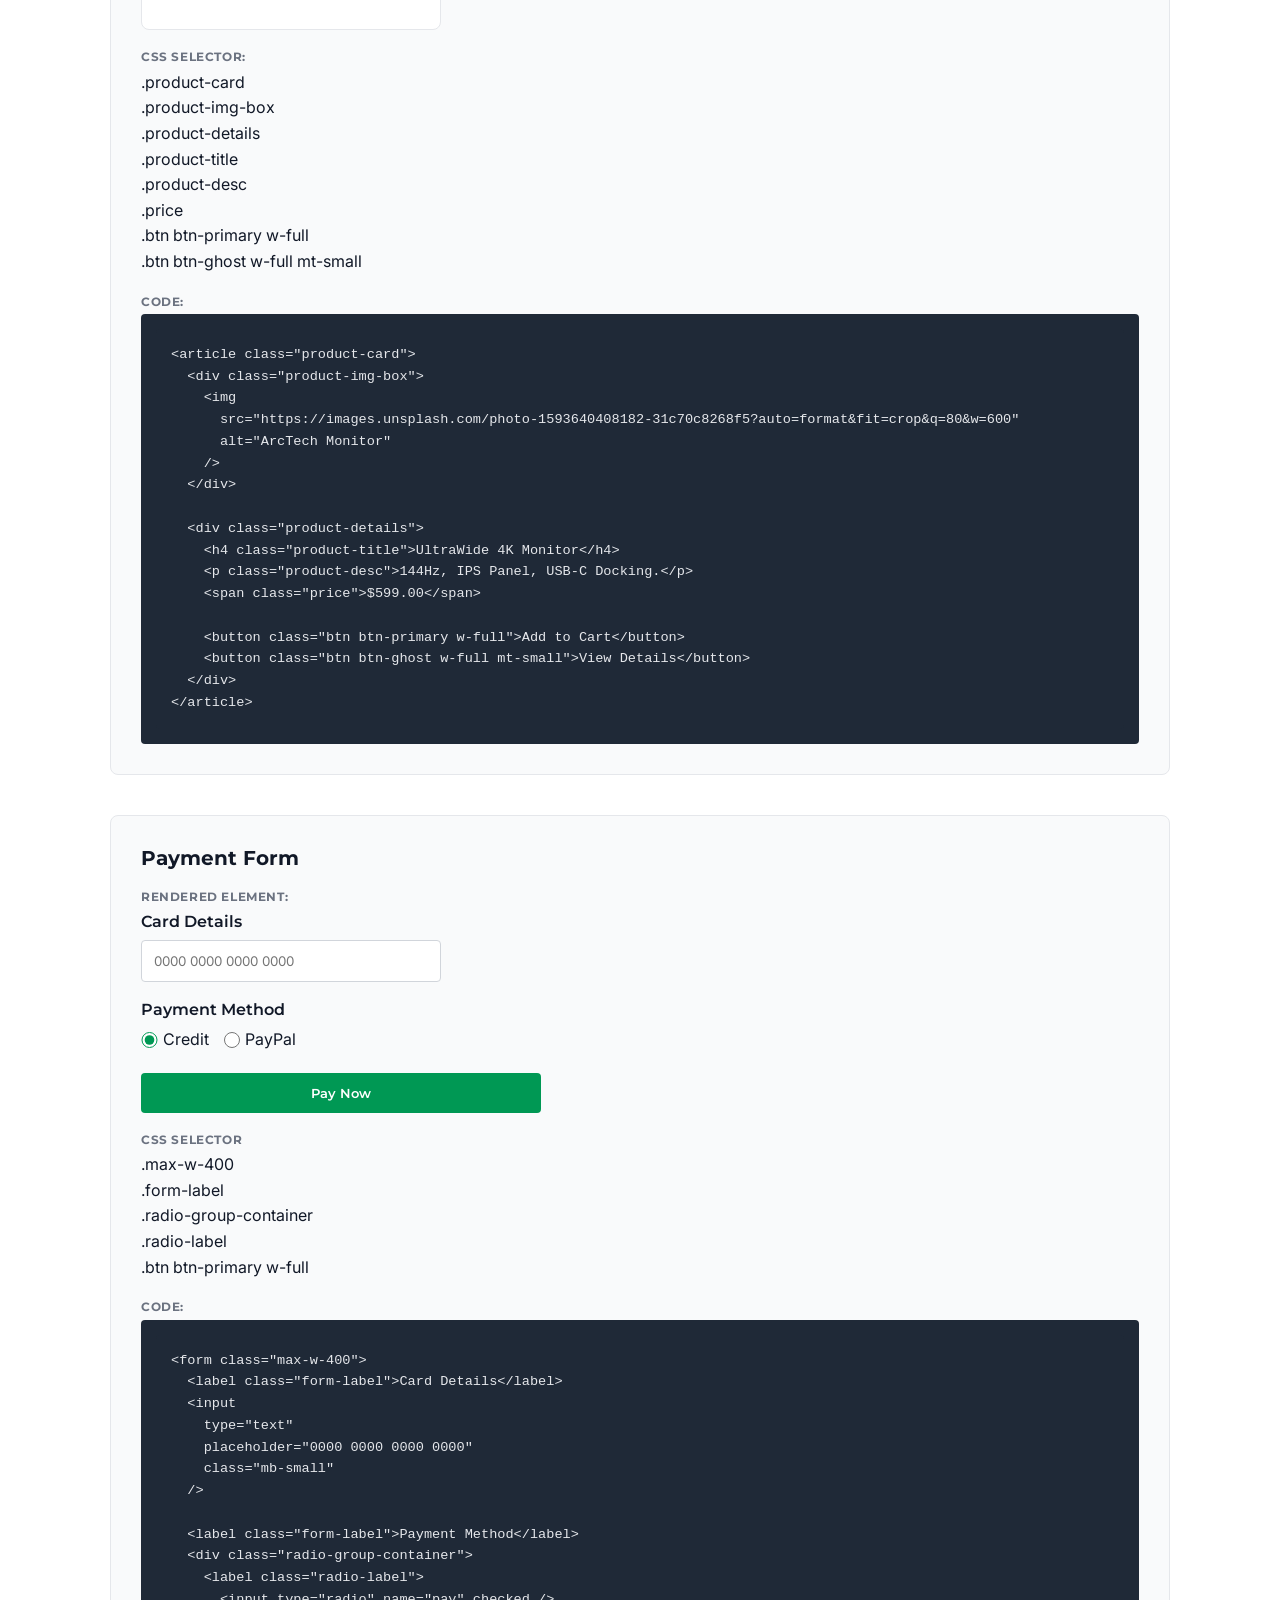
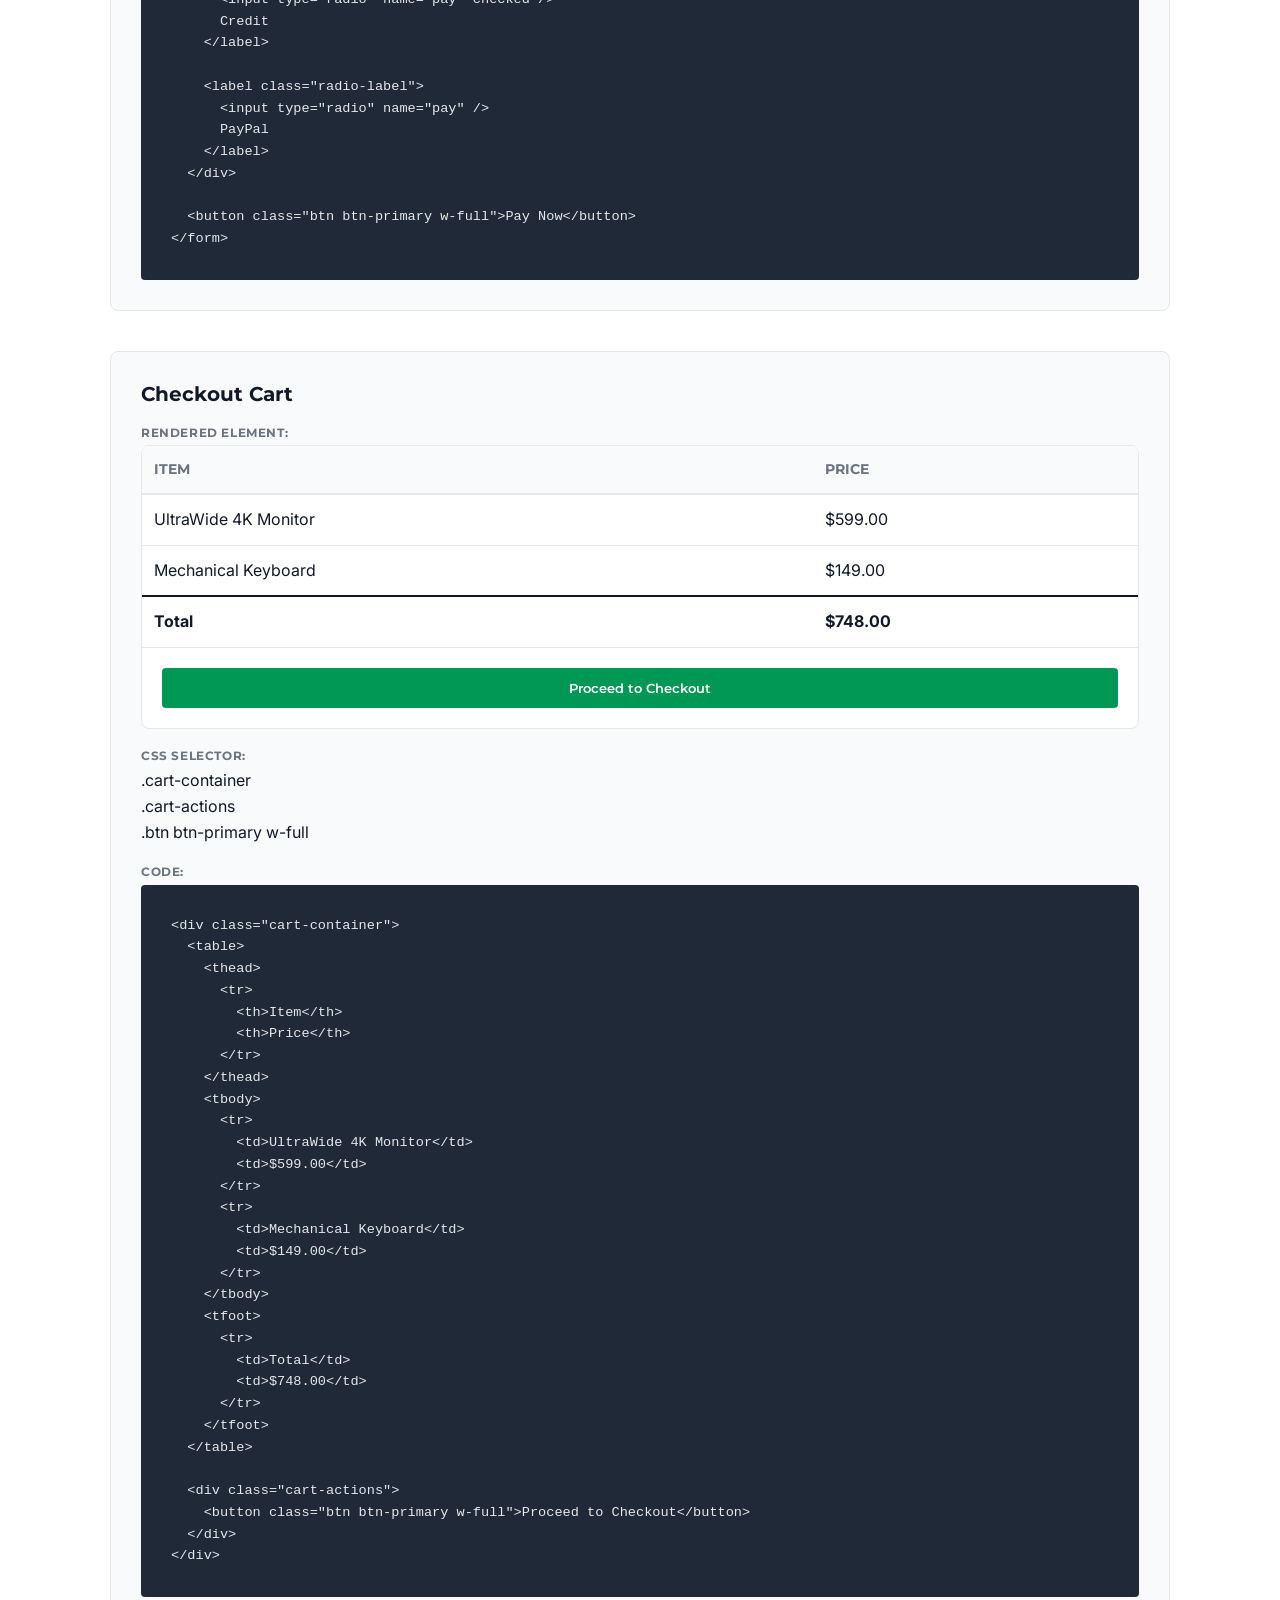
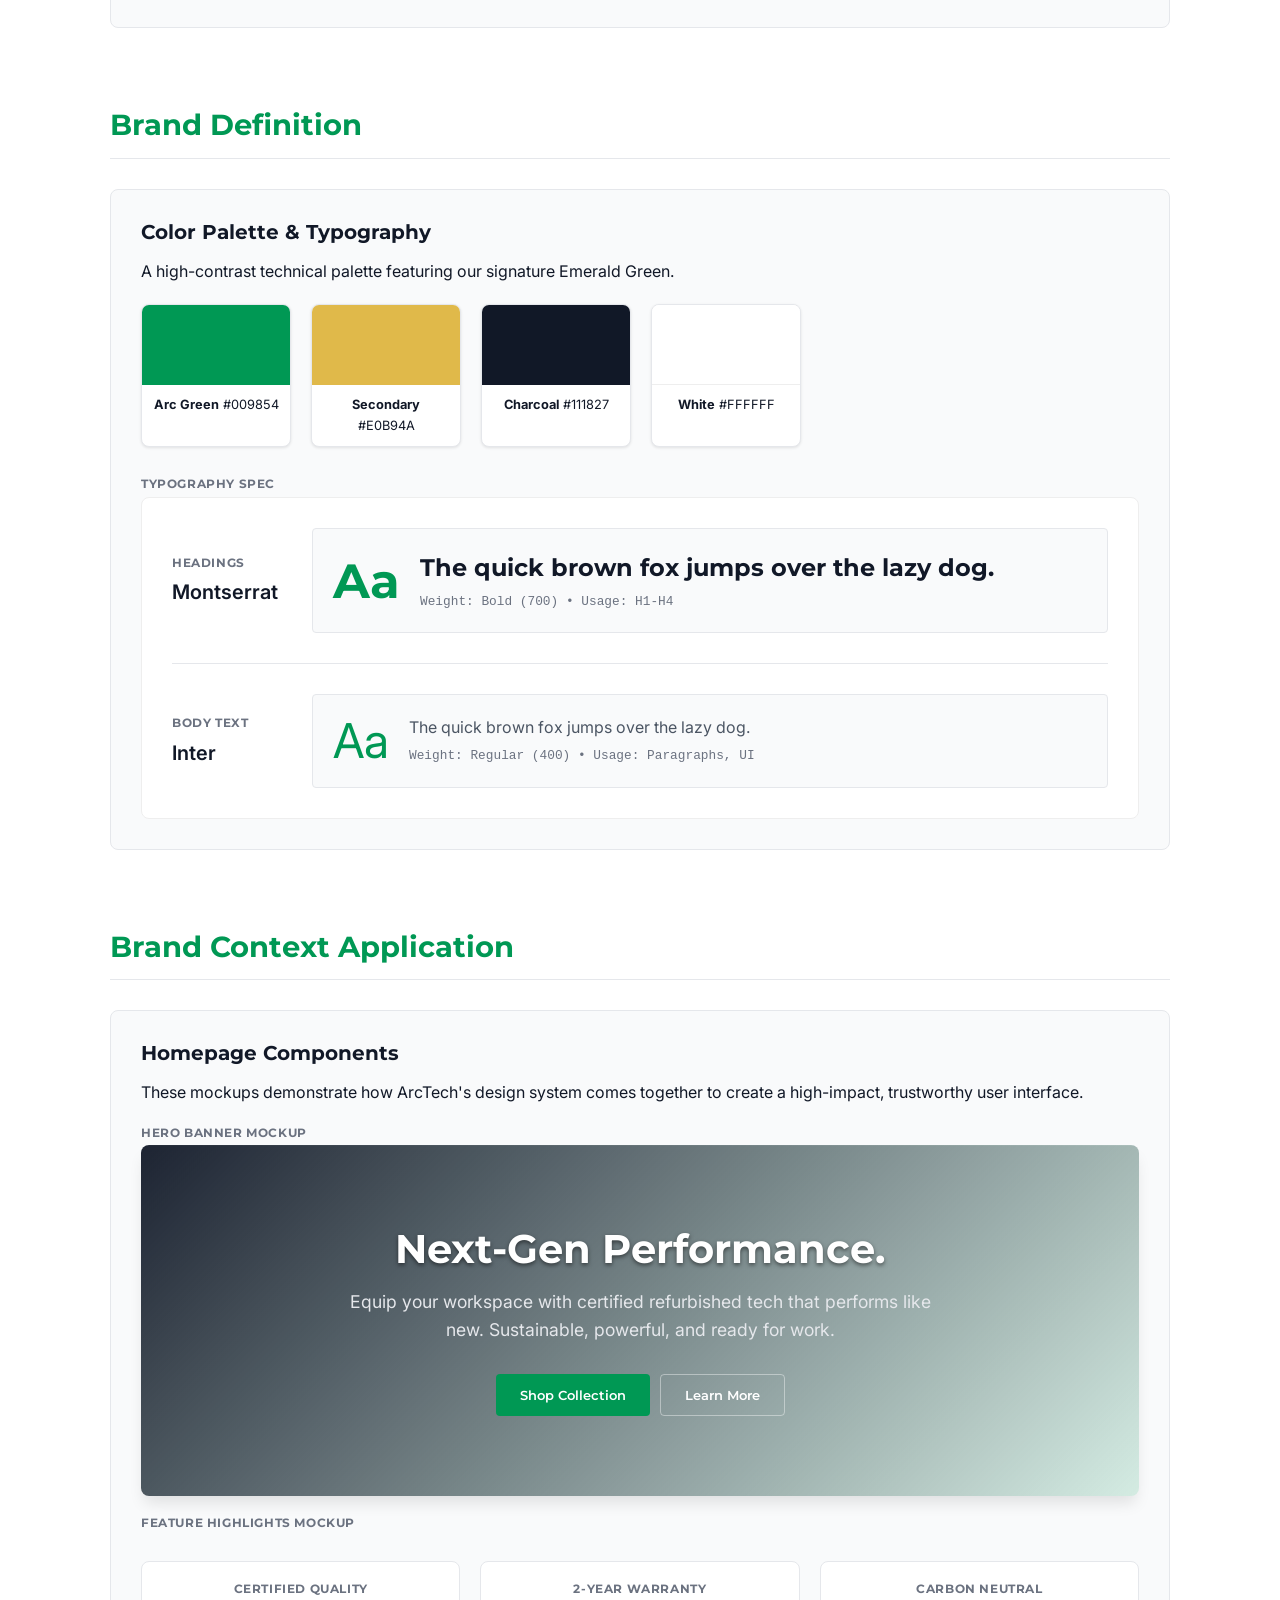
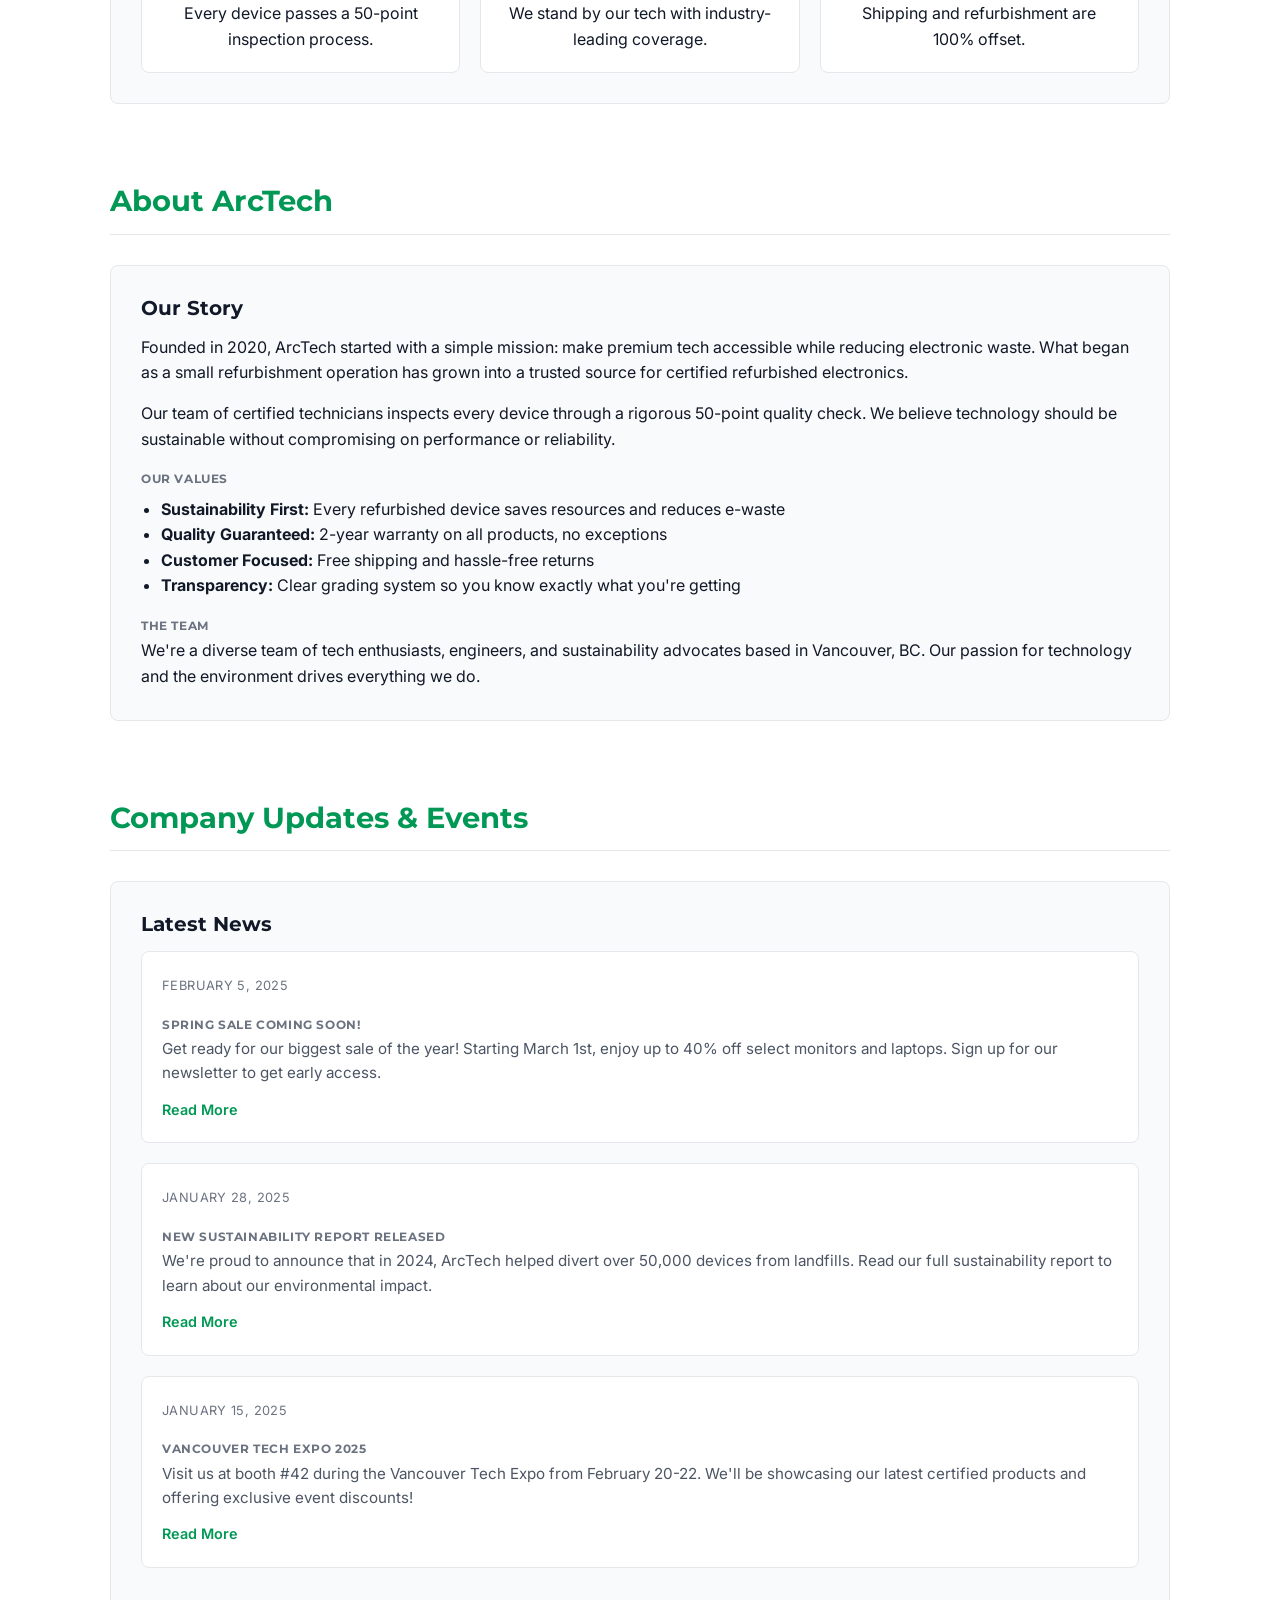
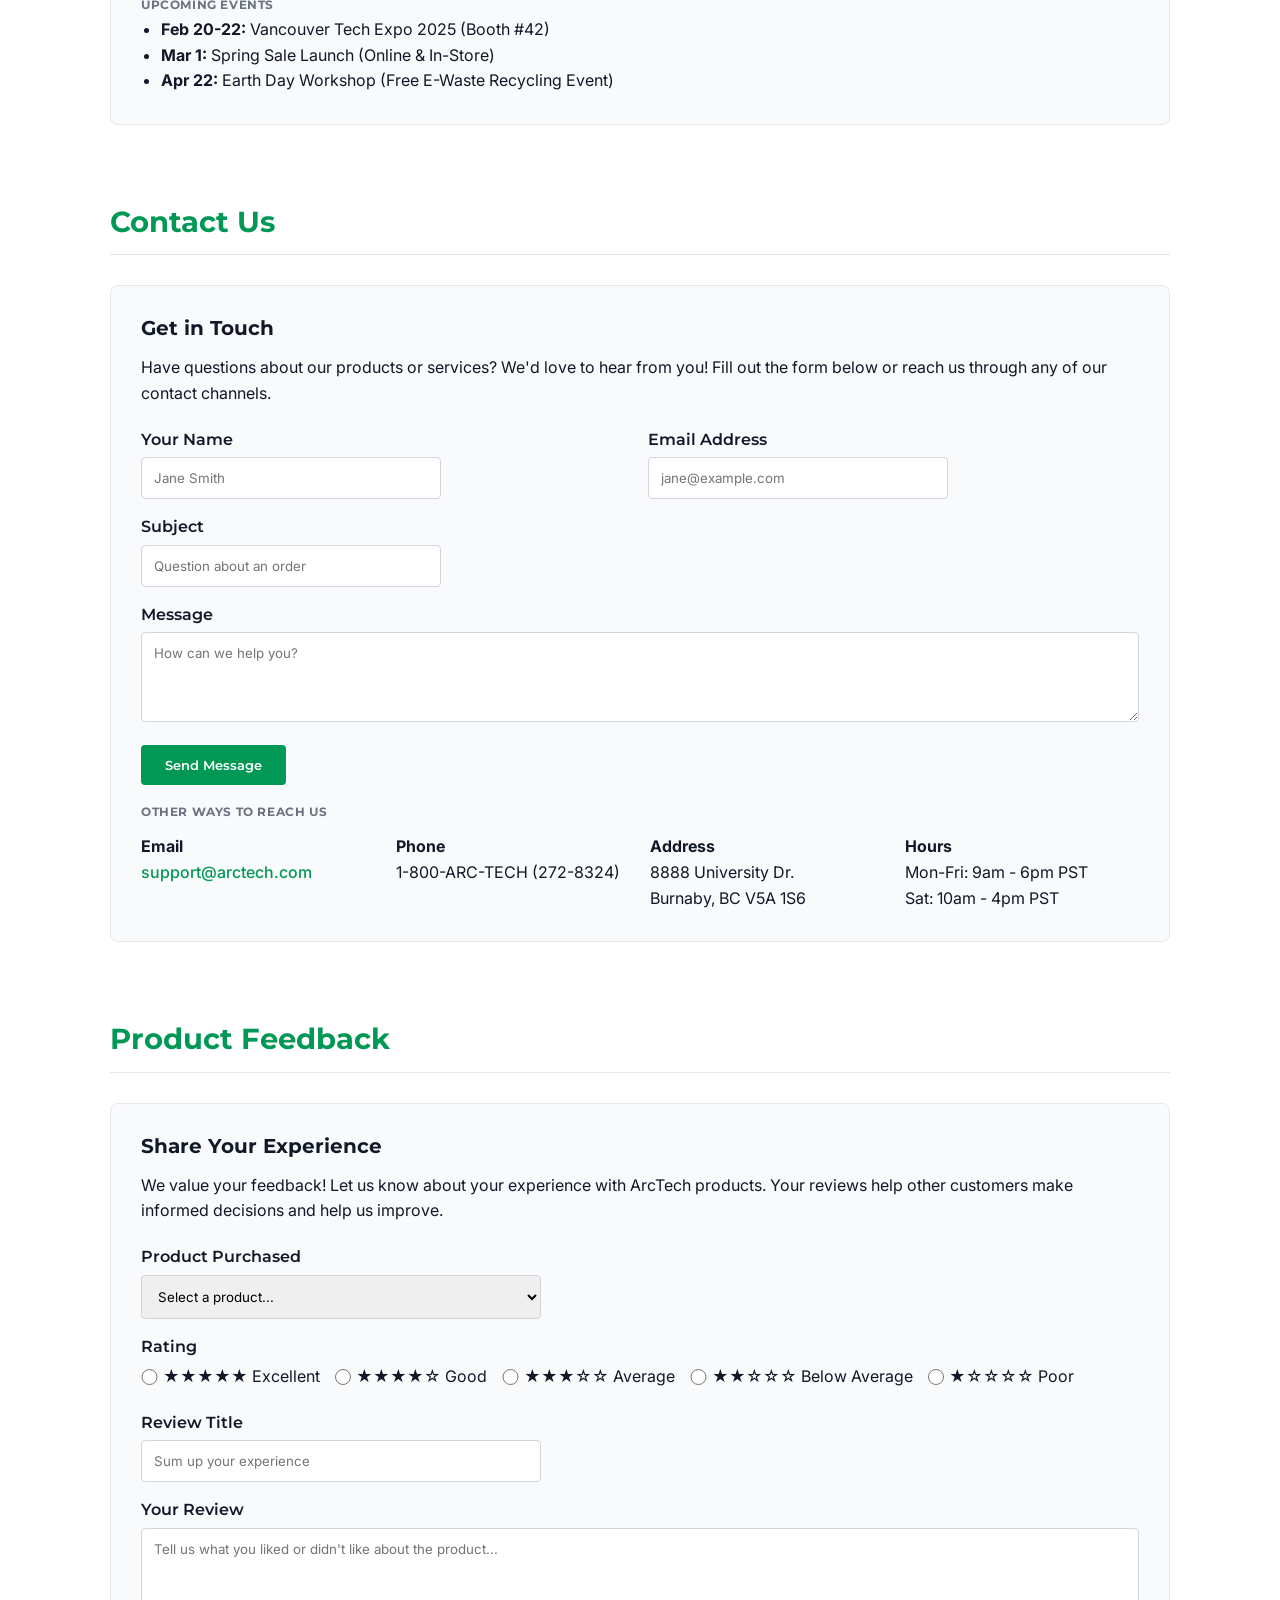
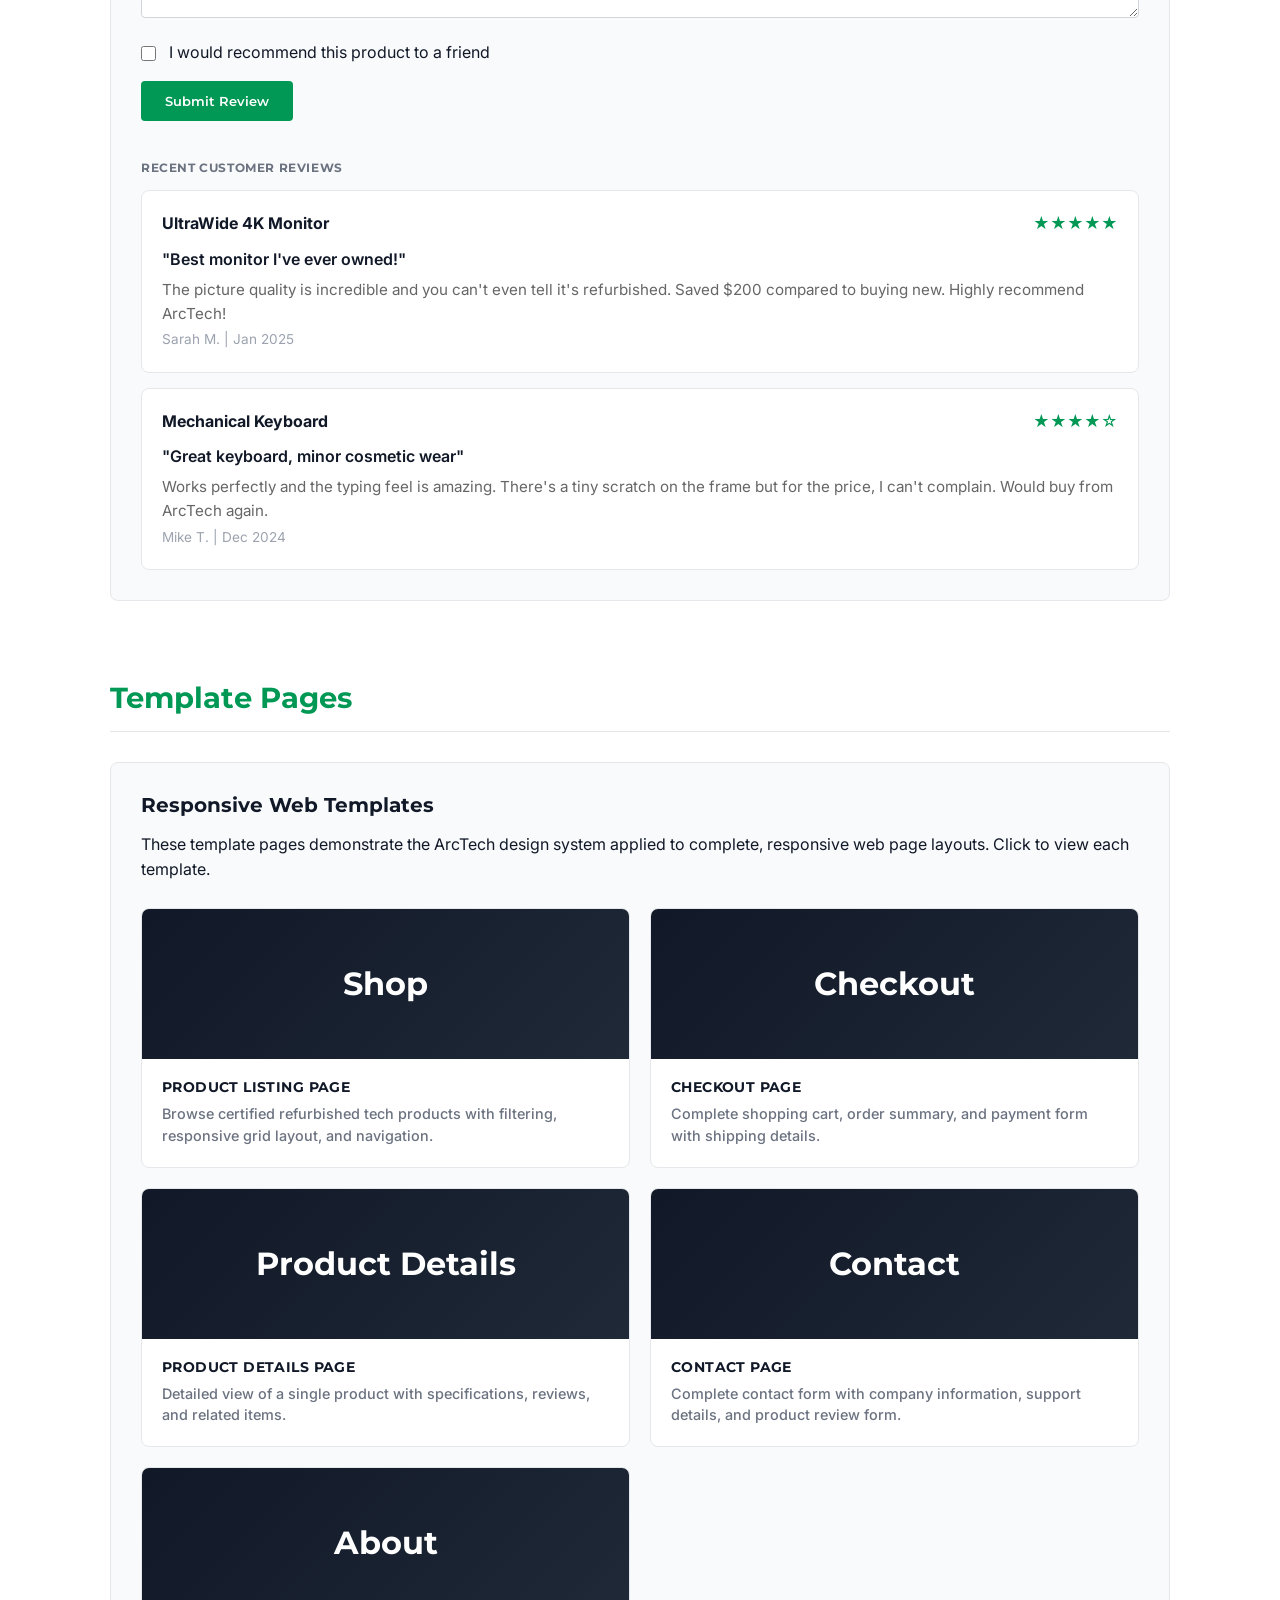
==== commit 974a50b2: "Added home page and update navbar + styles Added a new home.html landing page and switch site nav li" ====
--- a/index.html
+++ b/index.html
@@ -9,7 +9,7 @@
     />
     <title>ArcTech Style Guide | P02</title>
 
-    <!-- Google fonts - preconnect helps with load times -->
+    <!-- preconnect for faster font load -->
     <link rel="preconnect" href="https://fonts.googleapis.com" />
     <link rel="preconnect" href="https://fonts.gstatic.com" crossorigin />
     <link
@@ -30,8 +30,9 @@
         energy and efficiency.
       </p>
 
-      <!-- Main style guide navigation - jumps to different sections -->
+      <!-- main style guide nav -->
       <nav class="page-nav">
+        <a href="home.html" class="btn-cool-animated">Template Website</a>
         <a href="#interactive_elements">Interactive Elements</a>
         <a href="#text_elements">Text Elements</a>
         <a href="#combined_elements">Combined Elements</a>
@@ -713,7 +714,7 @@
           channels.
         </p>
 
-        <!-- contact form - not hooked up to anything, just for demo -->
+        <!-- static contact form demo -->
         <form class="contact-form" style="margin-top: 20px">
           <div class="form-row">
             <div class="form-group">
@@ -1020,7 +1021,8 @@
             <div class="template-card-info">
               <h4>Contact Page</h4>
               <p>
-                Complete contact form with company information, support details, and product review form.
+                Complete contact form with company information, support details,
+                and product review form.
               </p>
             </div>
           </a>
@@ -1029,9 +1031,7 @@
             <div class="template-card-preview">About</div>
             <div class="template-card-info">
               <h4>About Page</h4>
-              <p>
-                Company information, mission statement, and latest news.
-              </p>
+              <p>Company information, mission statement, and latest news.</p>
             </div>
           </a>
         </div>
--- a/styles.css
+++ b/styles.css
@@ -371,6 +371,7 @@
 .btn-ghost:hover {
   background-color: #f0fdf4;
   border-color: var(--primary);
+  text-decoration: none;
 }
 
 /* Utility for full width buttons */
@@ -471,6 +472,9 @@
   overflow: hidden;
   background: white;
   transition: var(--transition);
+  display: flex;
+  flex-direction: column;
+  height: 100%;
 }
 .product-card:hover {
   transform: translateY(-5px);
@@ -481,6 +485,7 @@
   height: 200px;
   background: #f3f4f6;
   overflow: hidden;
+  flex-shrink: 0;
 }
 .product-img-box img {
   width: 100%;
@@ -493,6 +498,9 @@
 }
 .product-details {
   padding: 20px;
+  display: flex;
+  flex-direction: column;
+  flex-grow: 1;
 }
 .product-title {
   margin: 0;
@@ -503,13 +511,17 @@
   font-size: 0.9rem;
   margin-top: 5px;
   color: #666;
+  flex-grow: 1;
 }
 .price {
   color: var(--primary);
   font-weight: 700;
   font-size: 1.2rem;
   display: block;
-  margin: 10px 0;
+  margin: 0 0 10px 0;
+  padding-top: 15px;
+  border-top: 1px solid var(--border);
+  margin-top: auto;
 }
 
 /* Navbar */
@@ -701,6 +713,7 @@
 
 /* =========================================
    8. MOBILE RESPONSIVENESS
+   (stacks grids and navs under 768px)
    ========================================= */
 
 @media (max-width: 768px) {
@@ -799,6 +812,67 @@
   background: linear-gradient(135deg, var(--surface) 0%, #e8f5e9 100%);
   border-radius: var(--radius-md);
   border: 1px solid var(--border);
+}
+
+/* =========================================
+   10. CUSTOM ANIMATIONS
+   ========================================= */
+
+.view-all-link {
+  color: var(--primary);
+  text-decoration: none;
+  font-weight: 600;
+  display: inline-flex;
+  align-items: center;
+  transition:
+    transform 0.3s ease,
+    color 0.3s ease;
+}
+
+.view-all-link:hover {
+  transform: translateX(6px);
+  color: var(--primary-dark);
+}
+
+.btn-cool-animated {
+  background: linear-gradient(
+    45deg,
+    var(--primary),
+    var(--secondary),
+    var(--primary)
+  );
+  background-size: 200% auto;
+  color: black !important;
+  border: none !important;
+  font-weight: 700;
+  border-radius: var(--radius-md);
+  padding: 8px 18px;
+  animation: gradientShift 3s ease infinite;
+  transition:
+    transform 0.3s cubic-bezier(0.175, 0.885, 0.32, 1.275),
+    box-shadow 0.3s ease;
+  box-shadow: 0 4px 15px rgba(0, 152, 84, 0.3);
+  text-decoration: none !important;
+  display: inline-block;
+}
+
+.btn-cool-animated:hover {
+  transform: translateY(-3px) scale(1.03);
+  box-shadow: 0 8px 25px rgba(0, 152, 84, 0.5);
+  text-decoration: none !important;
+  color: white !important;
+}
+
+@keyframes gradientShift {
+  0% {
+    background-position: 0% 50%;
+  }
+  50% {
+    background-position: 100% 50%;
+  }
+  100% {
+    background-position: 0% 50%;
+  }
 }
 
 .page-header h1 {
@@ -1421,189 +1495,188 @@
    16. PRODUCT DETAIL PAGE STYLES
    ========================================= */
 
-   .breadcrumbs {
-    font-size: 0.9rem;
-    margin-bottom: 15px;
-   }
-
-   .product-detail-container {
-    margin-bottom: 60px;
-   }
-
-   .product-detail-grid {
-    display: grid;
-    grid-template-columns: 1fr 1fr;
-    gap: 60px;
-    margin-top: 30px;
-   }
-
-   .product-info-box {
-    display: flex;
-    flex-direction: column;
-   }
-
-   .product-info-box .product-title {
-    font-size: 2.5rem;
-    font-weight: 800;
-    margin-bottom: 10px;
-   }
-
-   .product-info-box .price {
-    font-weight: 700;
-    font-size: 1.5rem;
-    margin-bottom: 20px;
-   }
-
-   .product-info h1 {
-    margin-bottom: 10px;
-   }
-
-   .product-info hr {
-    margin: 20px 0;
-    border: none;
-    height: 1px;
-    background: var(--border);
-   }
-
-   .product-info-box .product-desc {
-    margin: 20px 0;
-   }
-
-   .product-info-box .qty-control {
-    display: flex;
-    align-items: center;
-    gap: 15px;
-    margin-top: 10px;
-    margin-bottom: 20px;
-   }
-  
-   .main-image img {
-    width: 100%;
-    border-radius: var(--radius-md);
-    border: 1px solid var(--border);
-   }
-   
-    .thumbnail-row {
-      display: flex;
-      gap: 15px;
-      margin-top: 20px;
-    }
-
-    .thumbnail-row img {
-      width: 100px;
-      height: auto;
-      object-fit: contain;
-      background: white;
-      border-radius: var(--radius-sm);
-      border: 1px solid var(--border);
-      cursor: pointer;
-      transition: var(--transition);
-    }
-
-    .thumbnail-row img:hover {
-      border-color: var(--primary);
-    }
-
-    .feature-box {
-      margin-top: 25px;
-      padding: 20px;
-      border: 1px solid var(--primary);
-      border-radius: var(--radius-md);
-      background: var(--surface);
-    }
-
-    .feature-item {
-      font-size: 0.95rem;
-      margin-bottom: 12px;
-    }
-
-    .feature-item:last-child {
-      margin-bottom: 0;
-    }
-
-
-    /* Tabs Navigation Section */
-
-    .product-tabs-section {
-      margin-top: 80px;
-    }
-
-    .tabs-nav {
-      display: flex;
-      gap: 30px;
-      flex-wrap: wrap;
-      margin-bottom: 60px;
-    }
-
-    .tabs-btn {
-      padding: 10px 22px;
-      border-radius: var(--radius-sm);
-      border: 1px solid var(--primary);
-      background: transparent;
-      color: var(--primary);
-      font-weight: 600;
-      cursor: pointer;
-      transition: var(--transition);
-    }
-
-    .tabs-btn:hover {
-      background: var(--primary);
-      color: var(--white);
-    }
-
-    .active-tab {
-      background: var(--primary);
-      color: var(--white);
-    }
-
-    /* Content Rows */
-    .detail-row {
-      display: grid;
-      grid-template-columns: 1fr 1fr;
-      gap: 60px;
-      align-items: center;
-      margin-bottom: 80px;
-    }
-
-    .detail-row.reverse .detail-image {
-      order: 1;
-    }
-
-    .detail-row.reverse .detail-text {
-      order: 2;
-    }
-
-    .detail-image img {
-      width: 100%;
-      border-radius: var(--radius-md);
-      border: 1px solid var(--border);
-    }
-
-    .detail-text p {
-      color: #666;
-      line-height: 1.7;
-      font-size: 1rem;
-    }
-
-    /* Product Detail Page Responsiveness */
-    @media (max-width: 900px) {
-      .product-detail-grid {
-        grid-template-columns: 1fr;
-        gap: 40px;
-      }
-    }
-
-    @media (max-width: 600px) {
-      .detail-row {
-        grid-template-columns: 1fr;
-        gap: 30px;
-      }
-
-      .detail-row.reverse {
-        direction: ltr;
-      }
-
-      .detail-text p {
-        font-size: 0.95rem;
-      }
-    }+.breadcrumbs {
+  font-size: 0.9rem;
+  margin-bottom: 15px;
+}
+
+.product-detail-container {
+  margin-bottom: 60px;
+}
+
+.product-detail-grid {
+  display: grid;
+  grid-template-columns: 1fr 1fr;
+  gap: 60px;
+  margin-top: 30px;
+}
+
+.product-info-box {
+  display: flex;
+  flex-direction: column;
+}
+
+.product-info-box .product-title {
+  font-size: 2.5rem;
+  font-weight: 800;
+  margin-bottom: 10px;
+}
+
+.product-info-box .price {
+  font-weight: 700;
+  font-size: 1.5rem;
+  margin-bottom: 20px;
+}
+
+.product-info h1 {
+  margin-bottom: 10px;
+}
+
+.product-info hr {
+  margin: 20px 0;
+  border: none;
+  height: 1px;
+  background: var(--border);
+}
+
+.product-info-box .product-desc {
+  margin: 20px 0;
+}
+
+.product-info-box .qty-control {
+  display: flex;
+  align-items: center;
+  gap: 15px;
+  margin-top: 10px;
+  margin-bottom: 20px;
+}
+
+.main-image img {
+  width: 100%;
+  border-radius: var(--radius-md);
+  border: 1px solid var(--border);
+}
+
+.thumbnail-row {
+  display: flex;
+  gap: 15px;
+  margin-top: 20px;
+}
+
+.thumbnail-row img {
+  width: 100px;
+  height: auto;
+  object-fit: contain;
+  background: white;
+  border-radius: var(--radius-sm);
+  border: 1px solid var(--border);
+  cursor: pointer;
+  transition: var(--transition);
+}
+
+.thumbnail-row img:hover {
+  border-color: var(--primary);
+}
+
+.feature-box {
+  margin-top: 25px;
+  padding: 20px;
+  border: 1px solid var(--primary);
+  border-radius: var(--radius-md);
+  background: var(--surface);
+}
+
+.feature-item {
+  font-size: 0.95rem;
+  margin-bottom: 12px;
+}
+
+.feature-item:last-child {
+  margin-bottom: 0;
+}
+
+/* Tabs Navigation Section */
+
+.product-tabs-section {
+  margin-top: 80px;
+}
+
+.tabs-nav {
+  display: flex;
+  gap: 30px;
+  flex-wrap: wrap;
+  margin-bottom: 60px;
+}
+
+.tabs-btn {
+  padding: 10px 22px;
+  border-radius: var(--radius-sm);
+  border: 1px solid var(--primary);
+  background: transparent;
+  color: var(--primary);
+  font-weight: 600;
+  cursor: pointer;
+  transition: var(--transition);
+}
+
+.tabs-btn:hover {
+  background: var(--primary);
+  color: var(--white);
+}
+
+.active-tab {
+  background: var(--primary);
+  color: var(--white);
+}
+
+/* Content Rows */
+.detail-row {
+  display: grid;
+  grid-template-columns: 1fr 1fr;
+  gap: 60px;
+  align-items: center;
+  margin-bottom: 80px;
+}
+
+.detail-row.reverse .detail-image {
+  order: 1;
+}
+
+.detail-row.reverse .detail-text {
+  order: 2;
+}
+
+.detail-image img {
+  width: 100%;
+  border-radius: var(--radius-md);
+  border: 1px solid var(--border);
+}
+
+.detail-text p {
+  color: #666;
+  line-height: 1.7;
+  font-size: 1rem;
+}
+
+/* Product Detail Page Responsiveness */
+@media (max-width: 900px) {
+  .product-detail-grid {
+    grid-template-columns: 1fr;
+    gap: 40px;
+  }
+}
+
+@media (max-width: 600px) {
+  .detail-row {
+    grid-template-columns: 1fr;
+    gap: 30px;
+  }
+
+  .detail-row.reverse {
+    direction: ltr;
+  }
+
+  .detail-text p {
+    font-size: 0.95rem;
+  }
+}
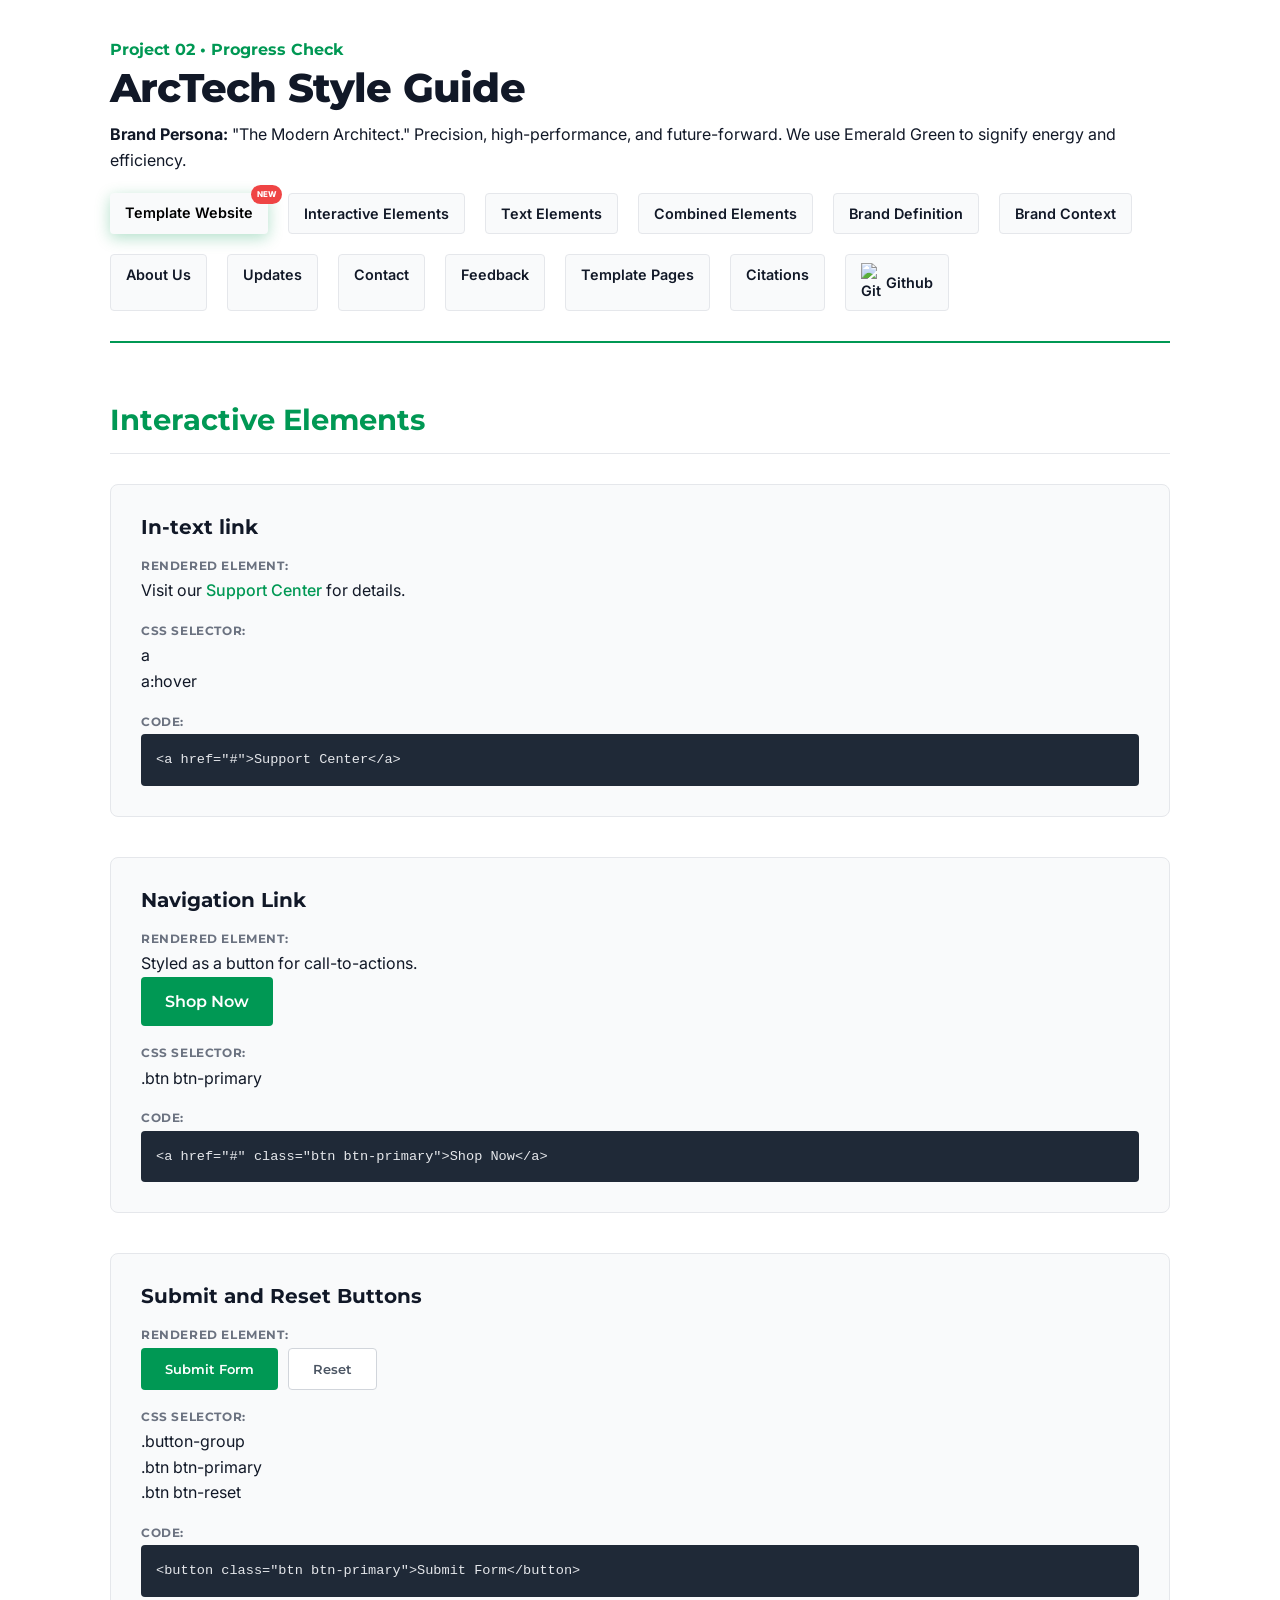
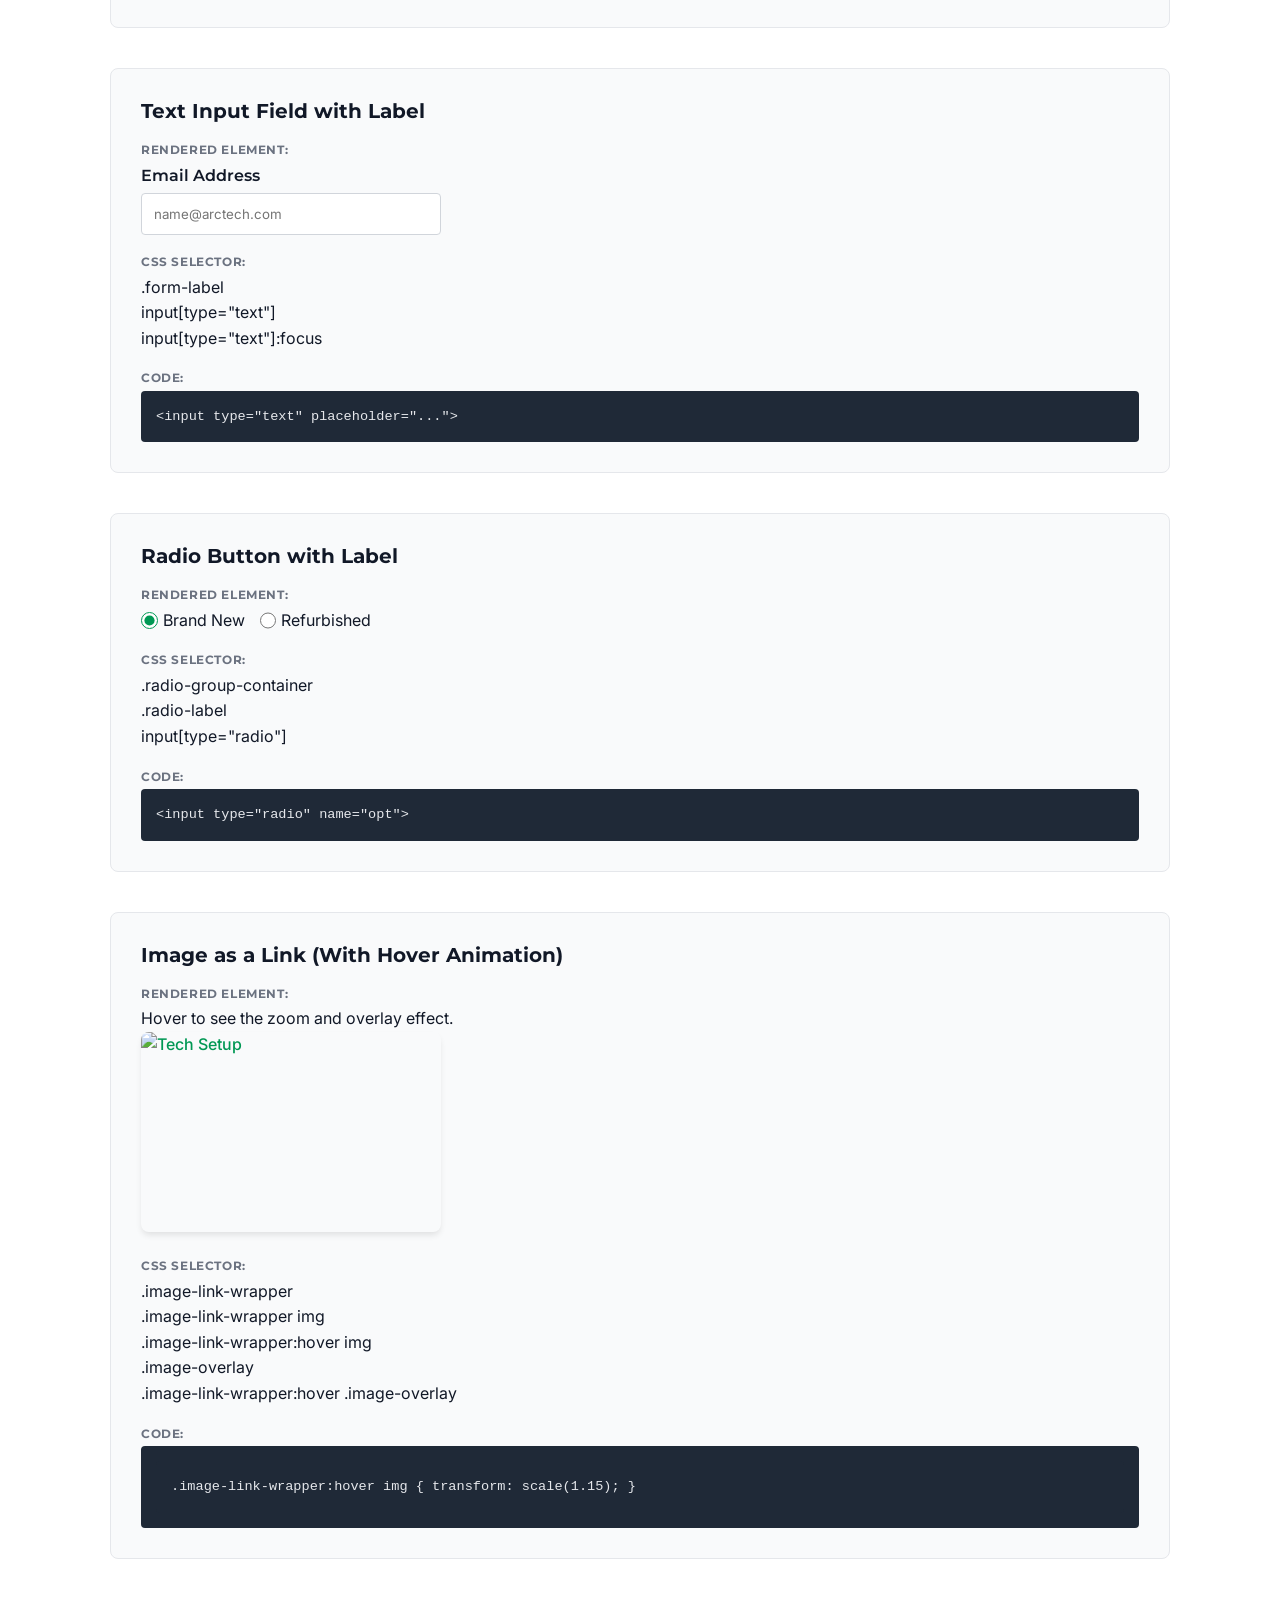
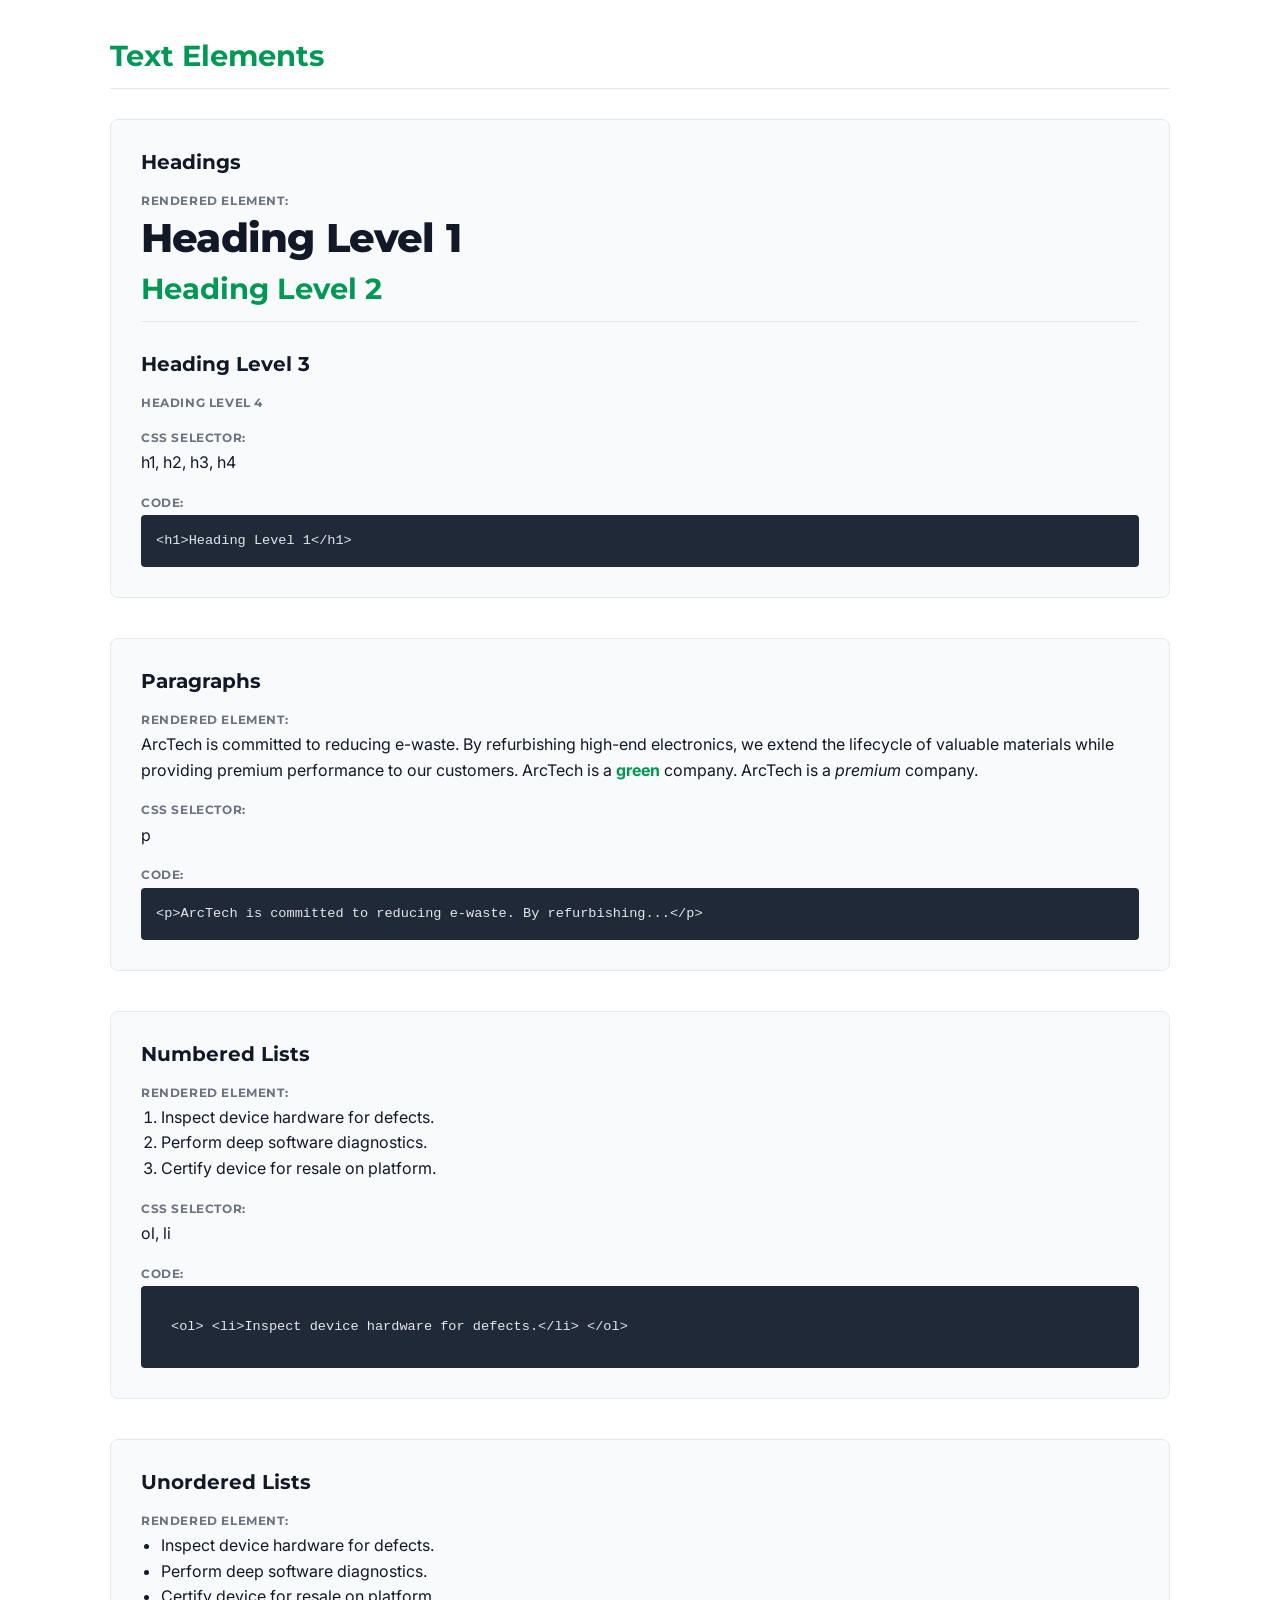
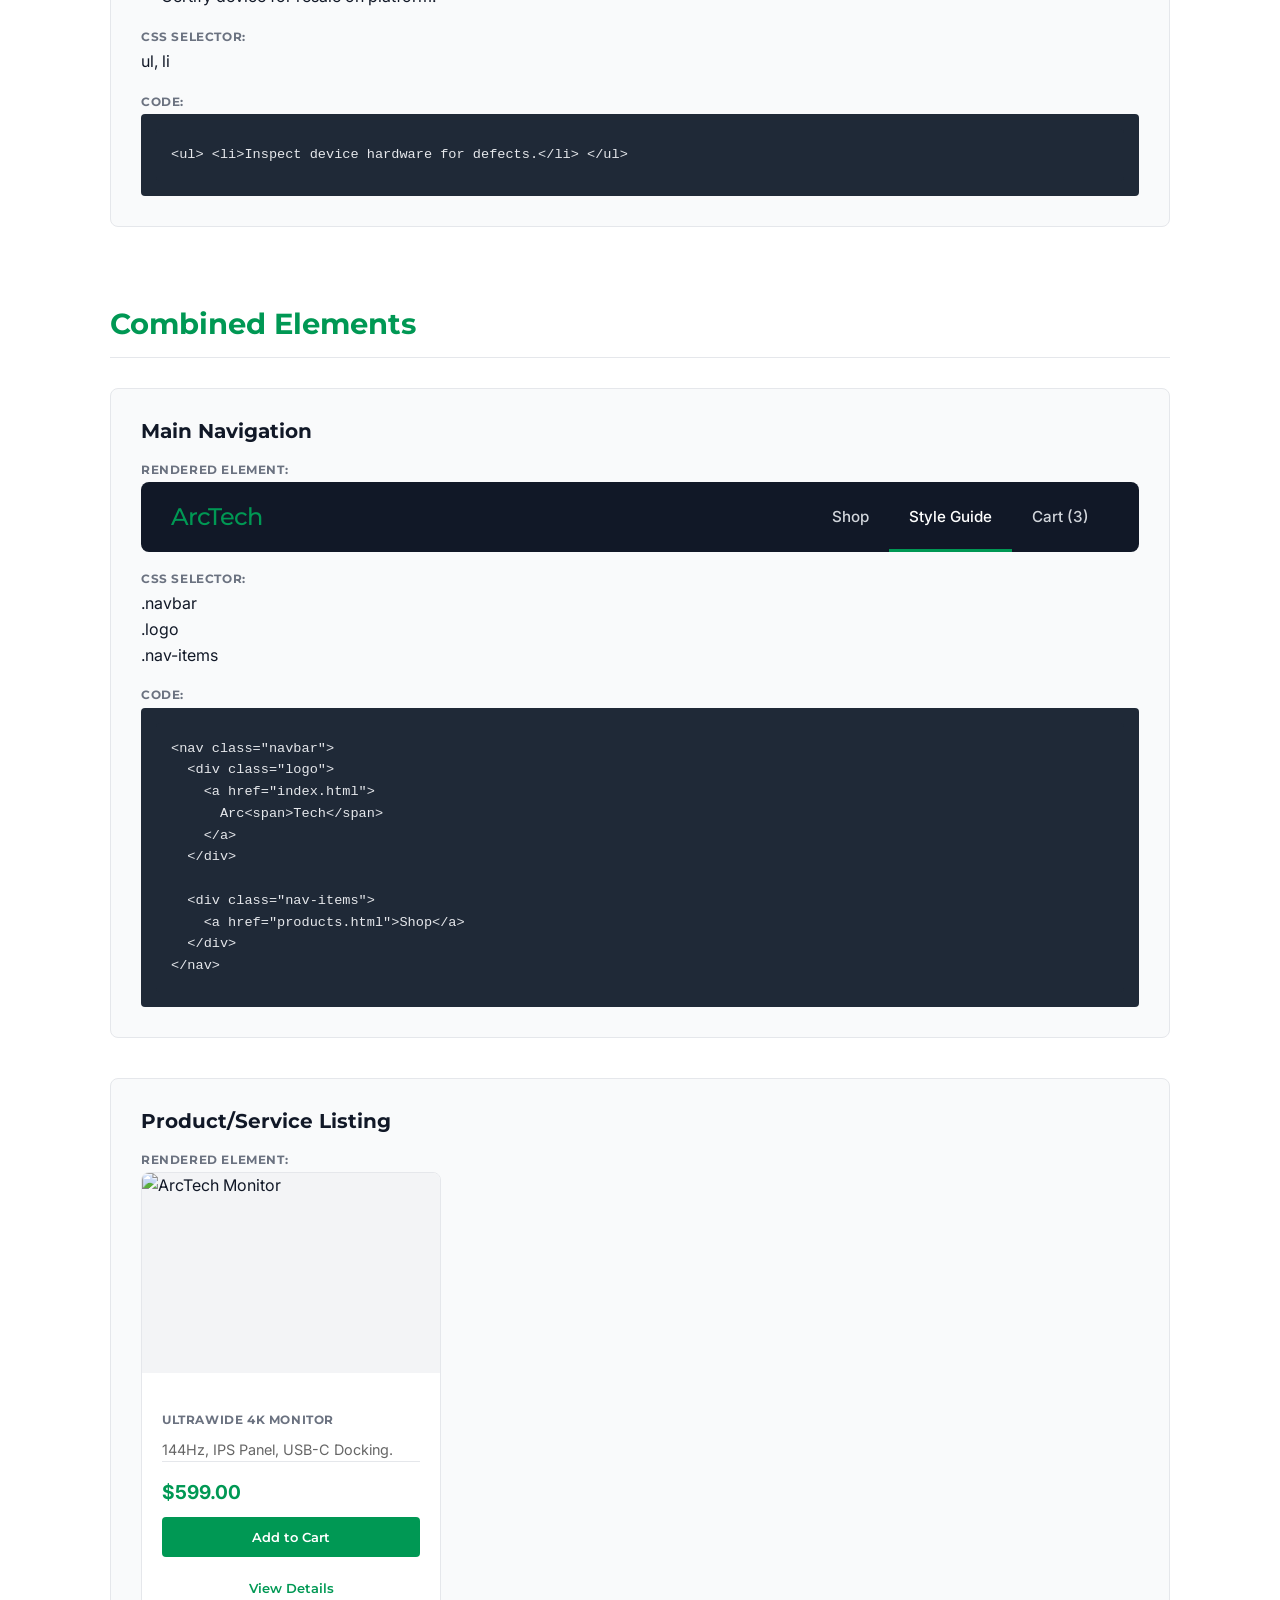
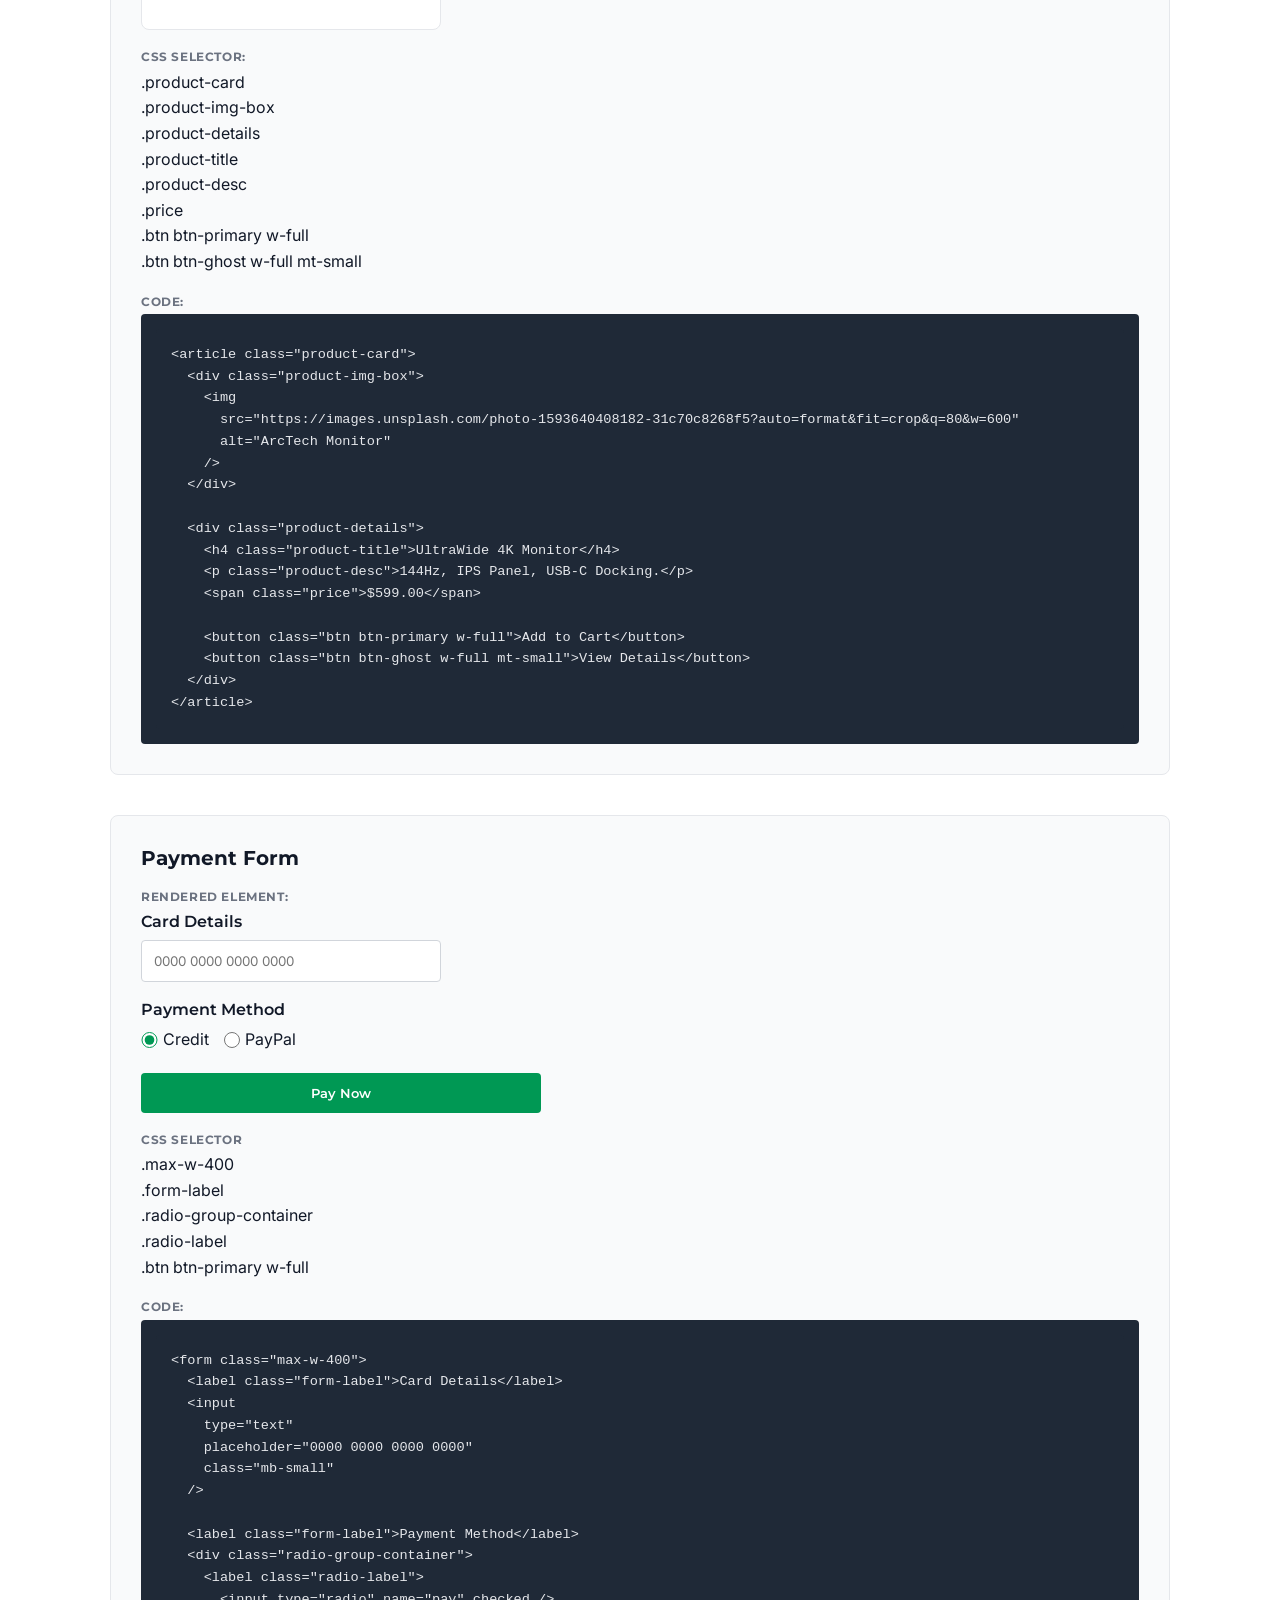
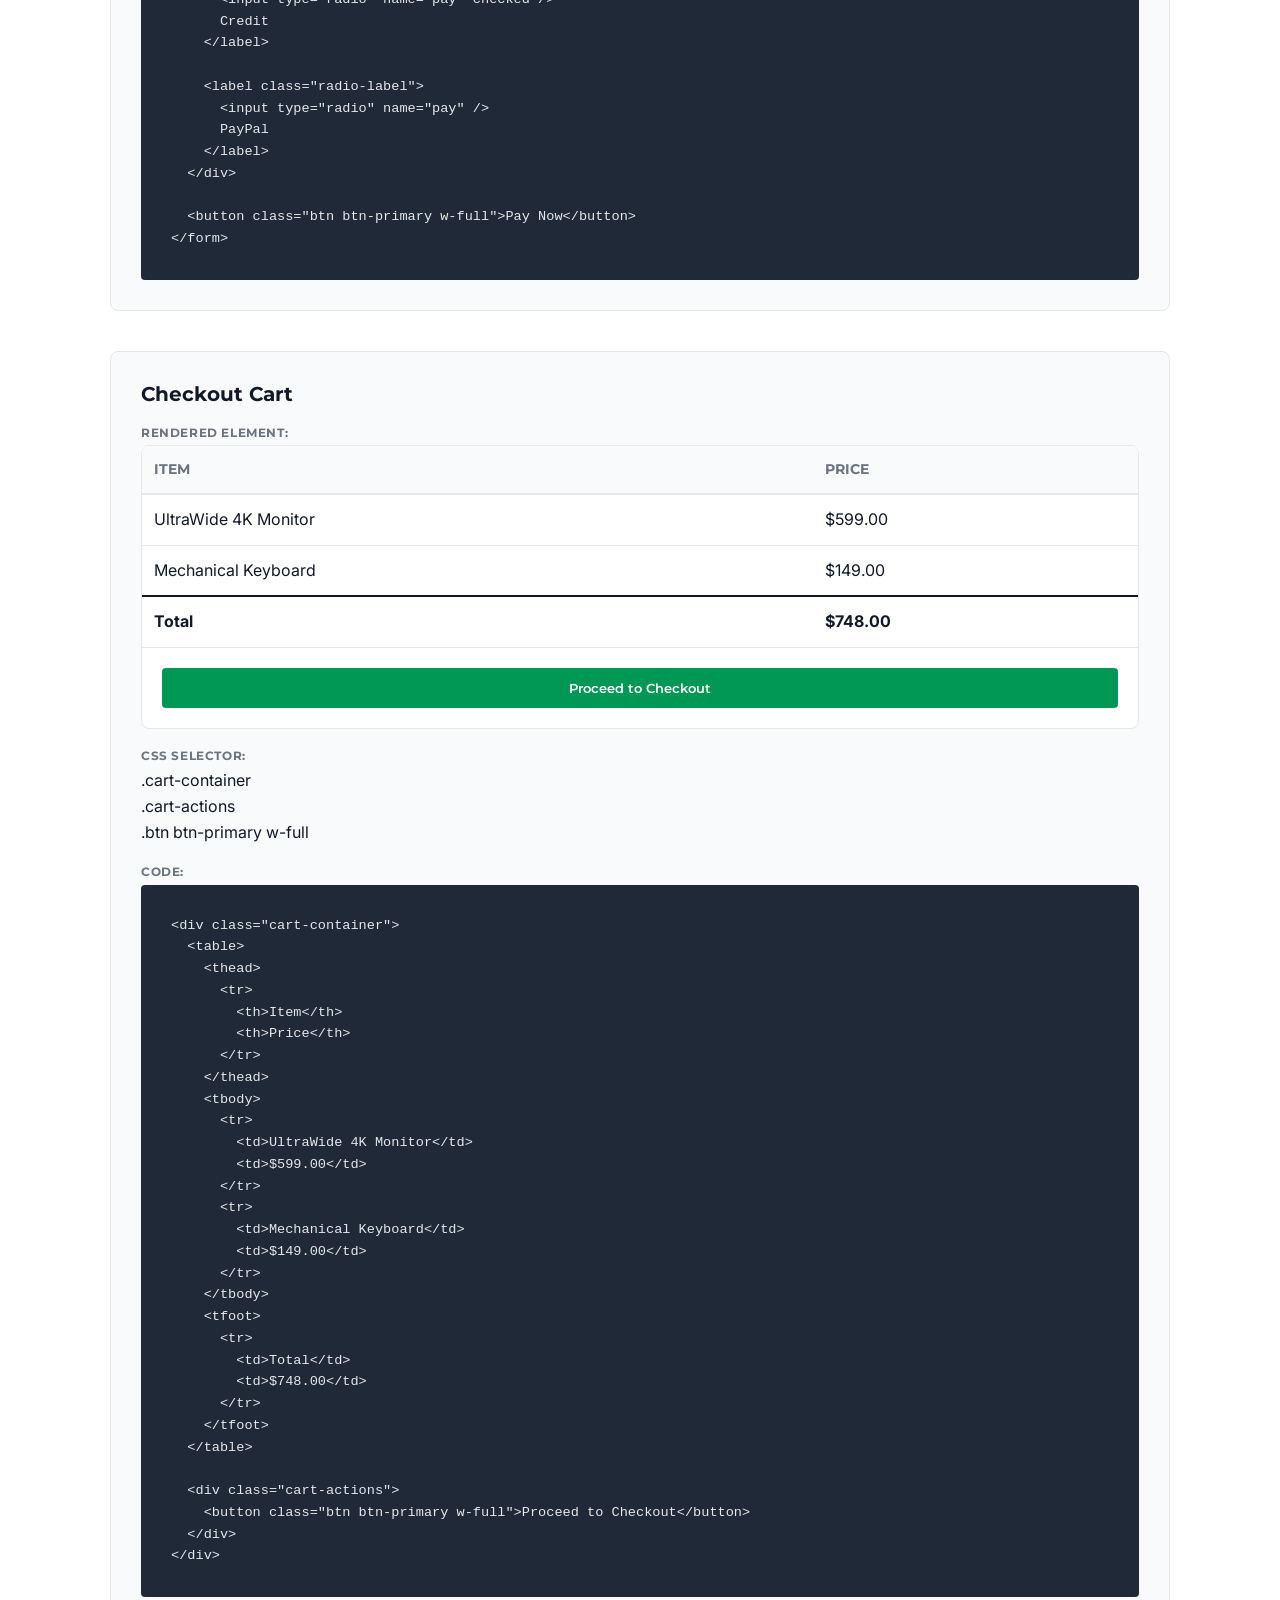
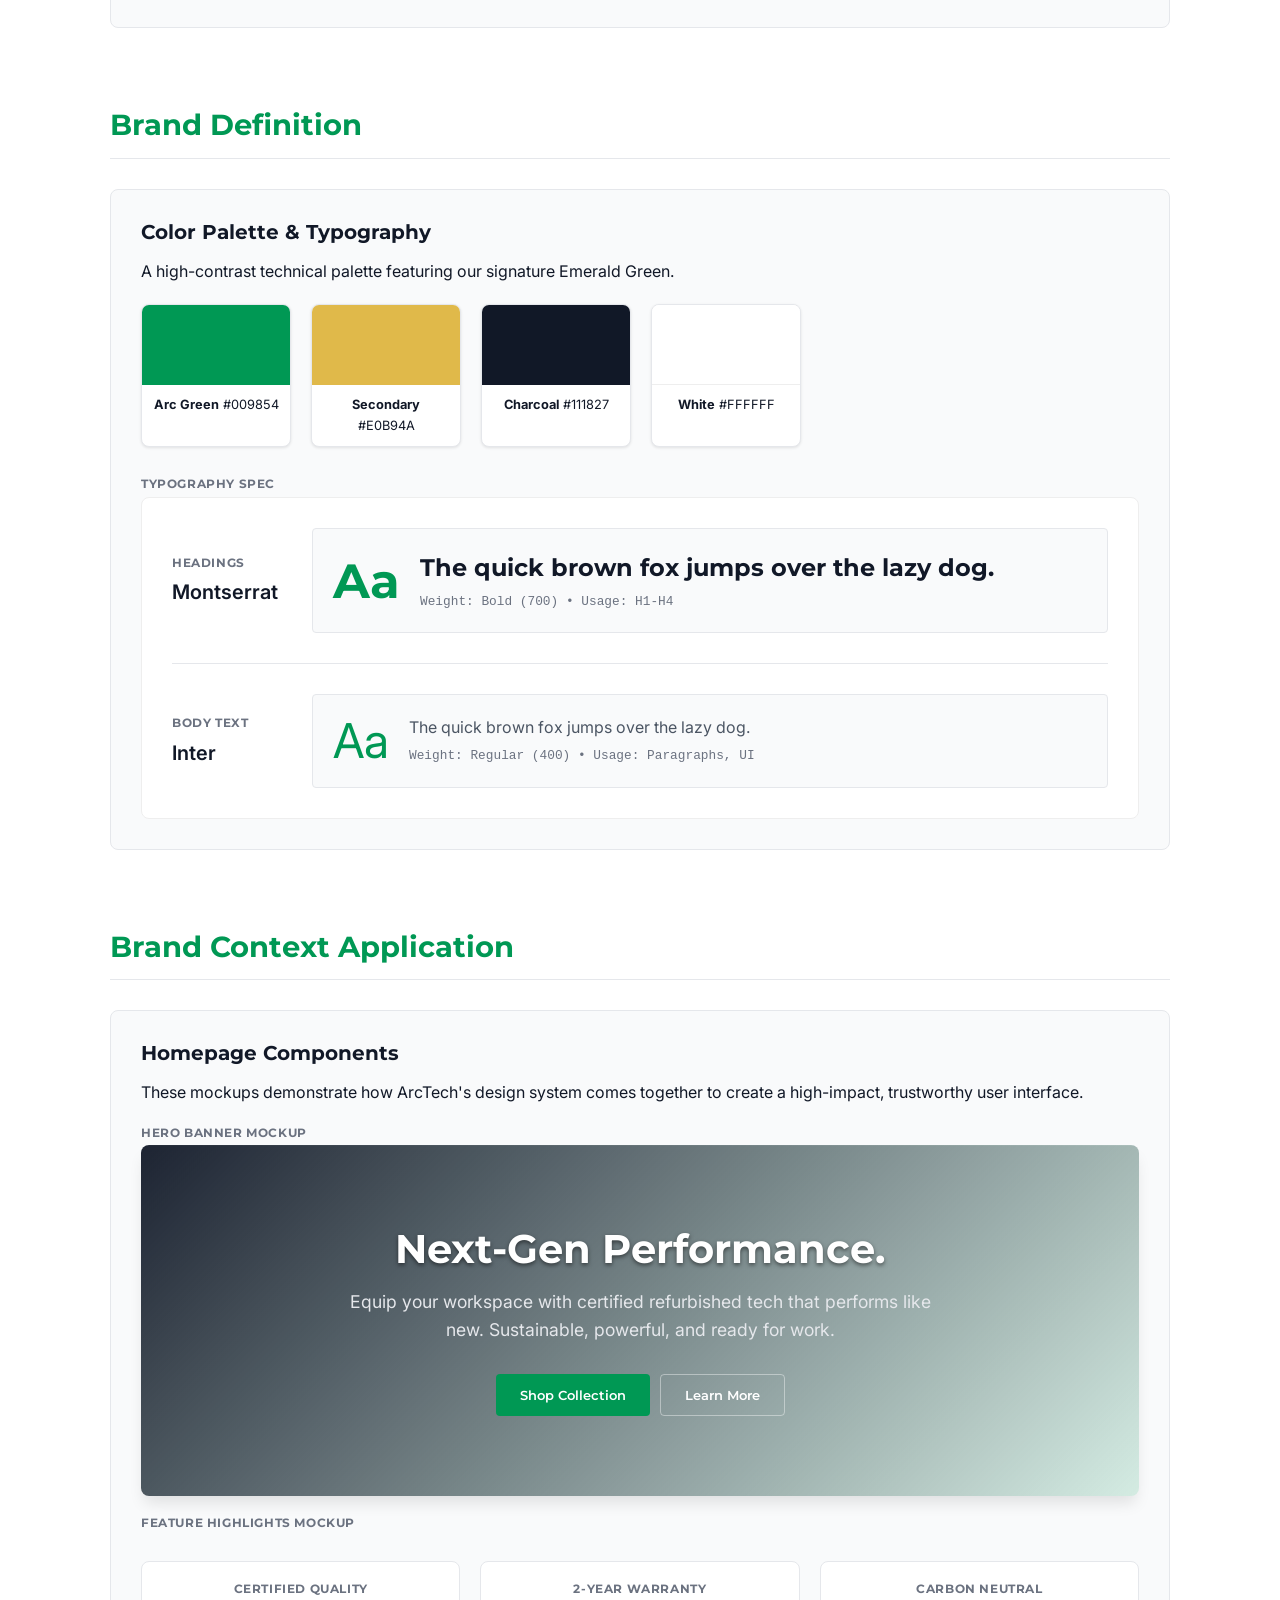
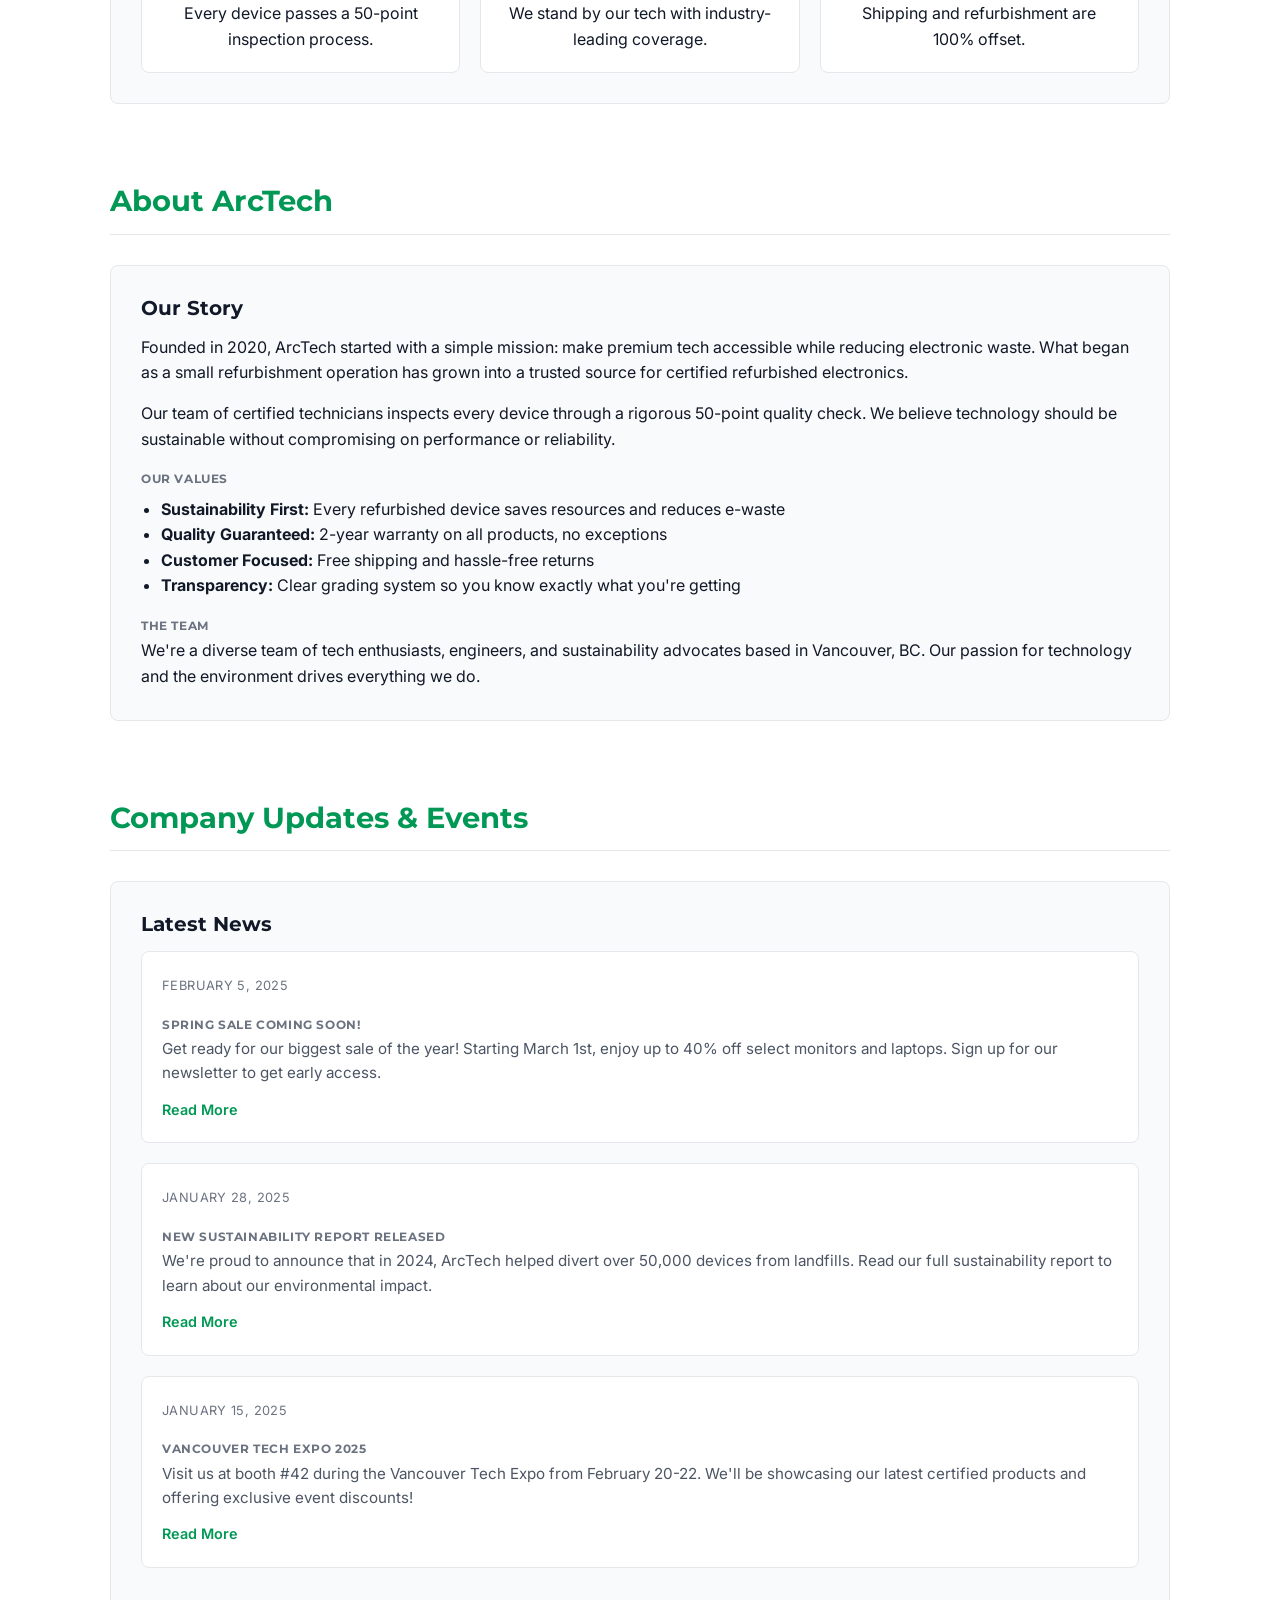
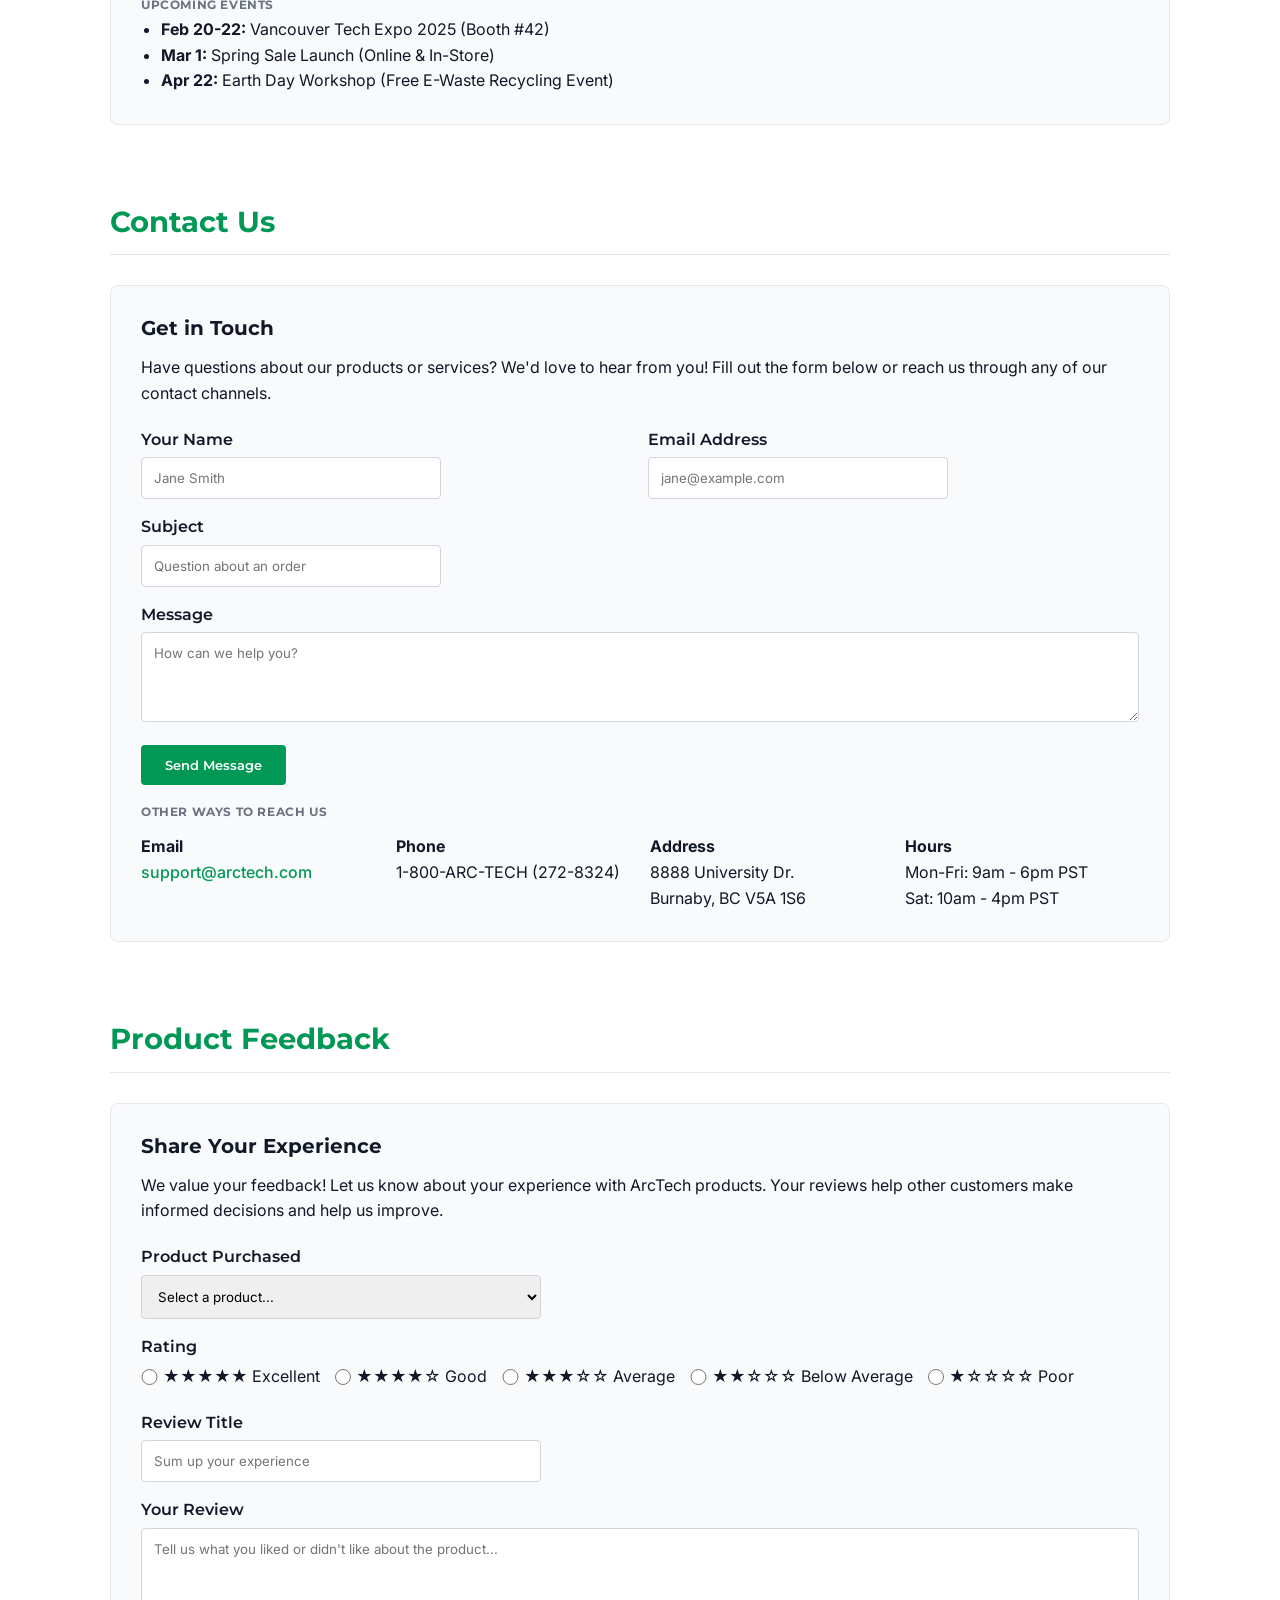
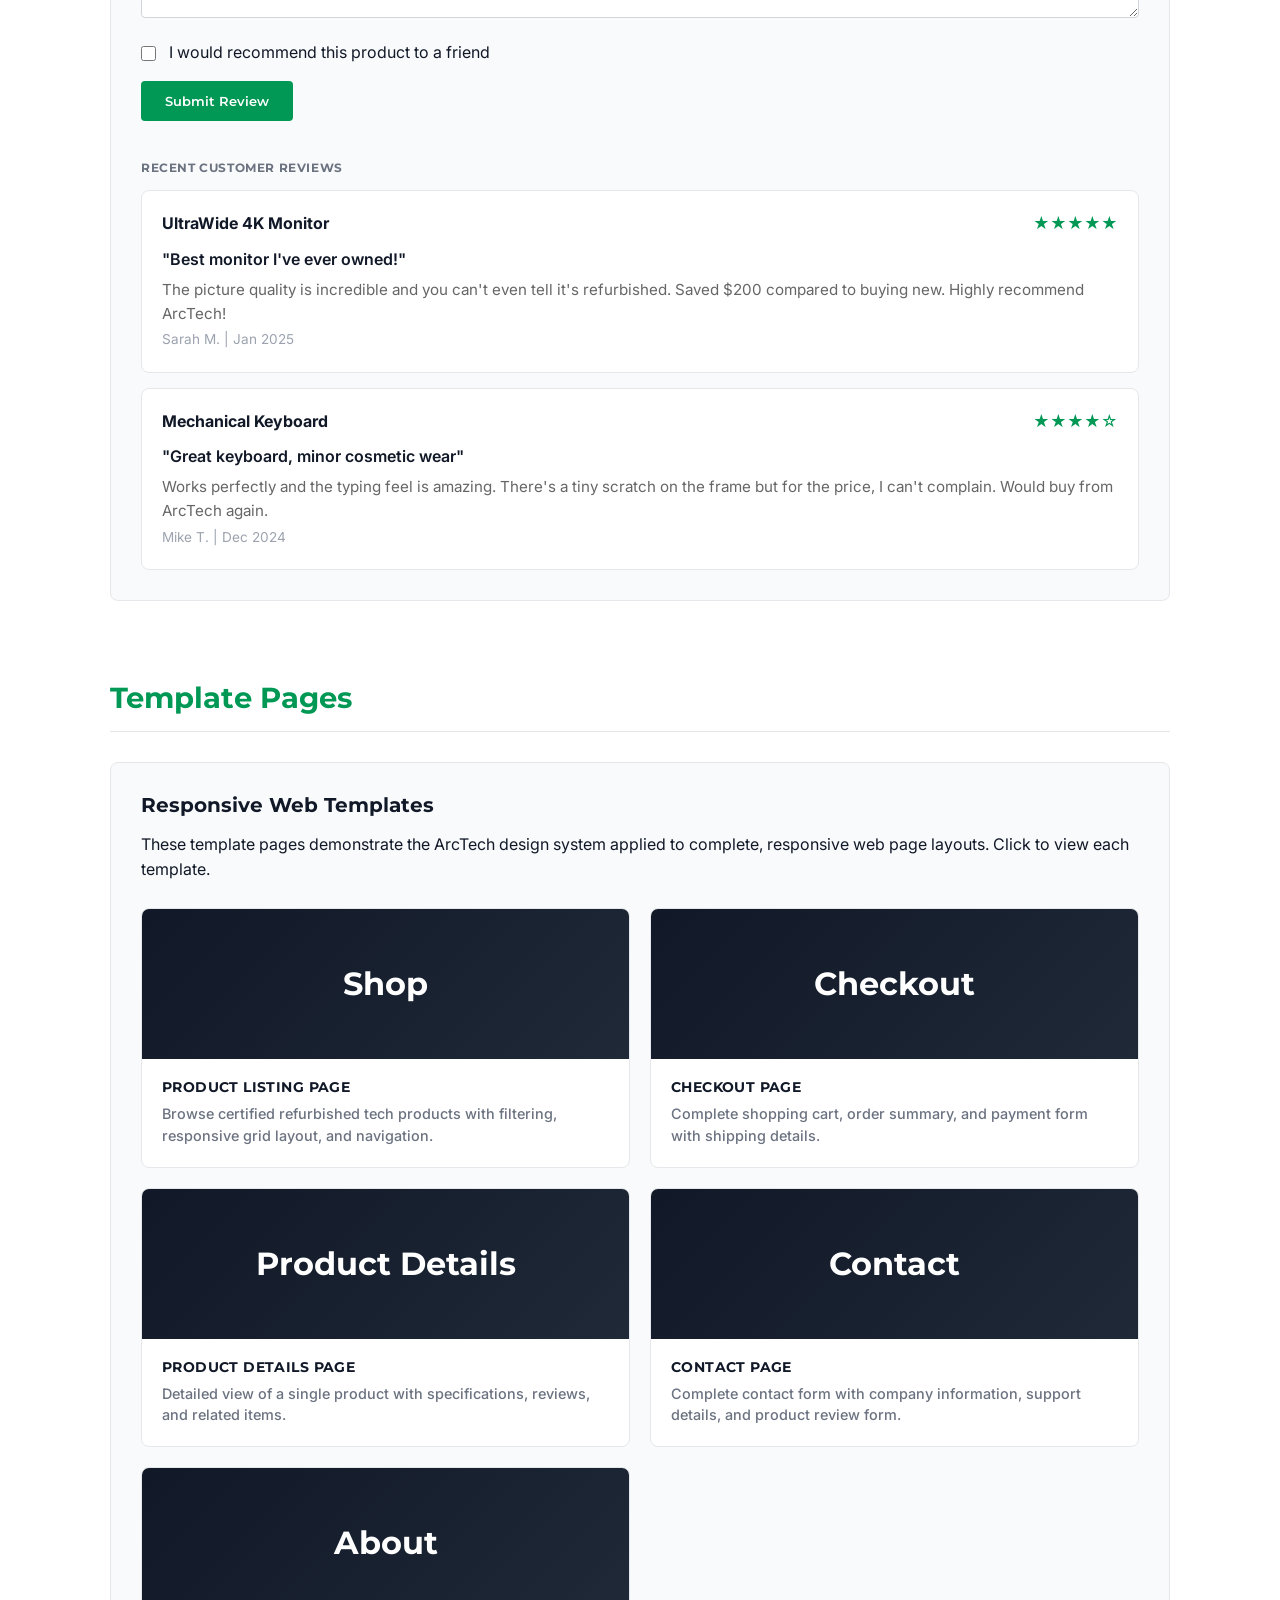
==== commit 7d36481c: "Add 'New' badge to template nav link Implemented a badge to show the new button in the nav guide." ====
--- a/index.html
+++ b/index.html
@@ -32,7 +32,10 @@
 
       <!-- main style guide nav -->
       <nav class="page-nav">
-        <a href="home.html" class="btn-cool-animated">Template Website</a>
+        <a href="home.html" class="btn-cool-animated">
+          Template Website
+          <span class="badge-new">New</span>
+        </a>
         <a href="#interactive_elements">Interactive Elements</a>
         <a href="#text_elements">Text Elements</a>
         <a href="#combined_elements">Combined Elements</a>
--- a/styles.css
+++ b/styles.css
@@ -854,6 +854,21 @@
   box-shadow: 0 4px 15px rgba(0, 152, 84, 0.3);
   text-decoration: none !important;
   display: inline-block;
+  position: relative;
+}
+
+.badge-new {
+  position: absolute;
+  top: -8px;
+  right: -14px;
+  background-color: #ef4444;
+  color: white;
+  font-size: 0.5rem;
+  font-weight: 800;
+  padding: 3px 6px;
+  border-radius: 12px;
+  text-transform: uppercase;
+  z-index: 10;
 }
 
 .btn-cool-animated:hover {
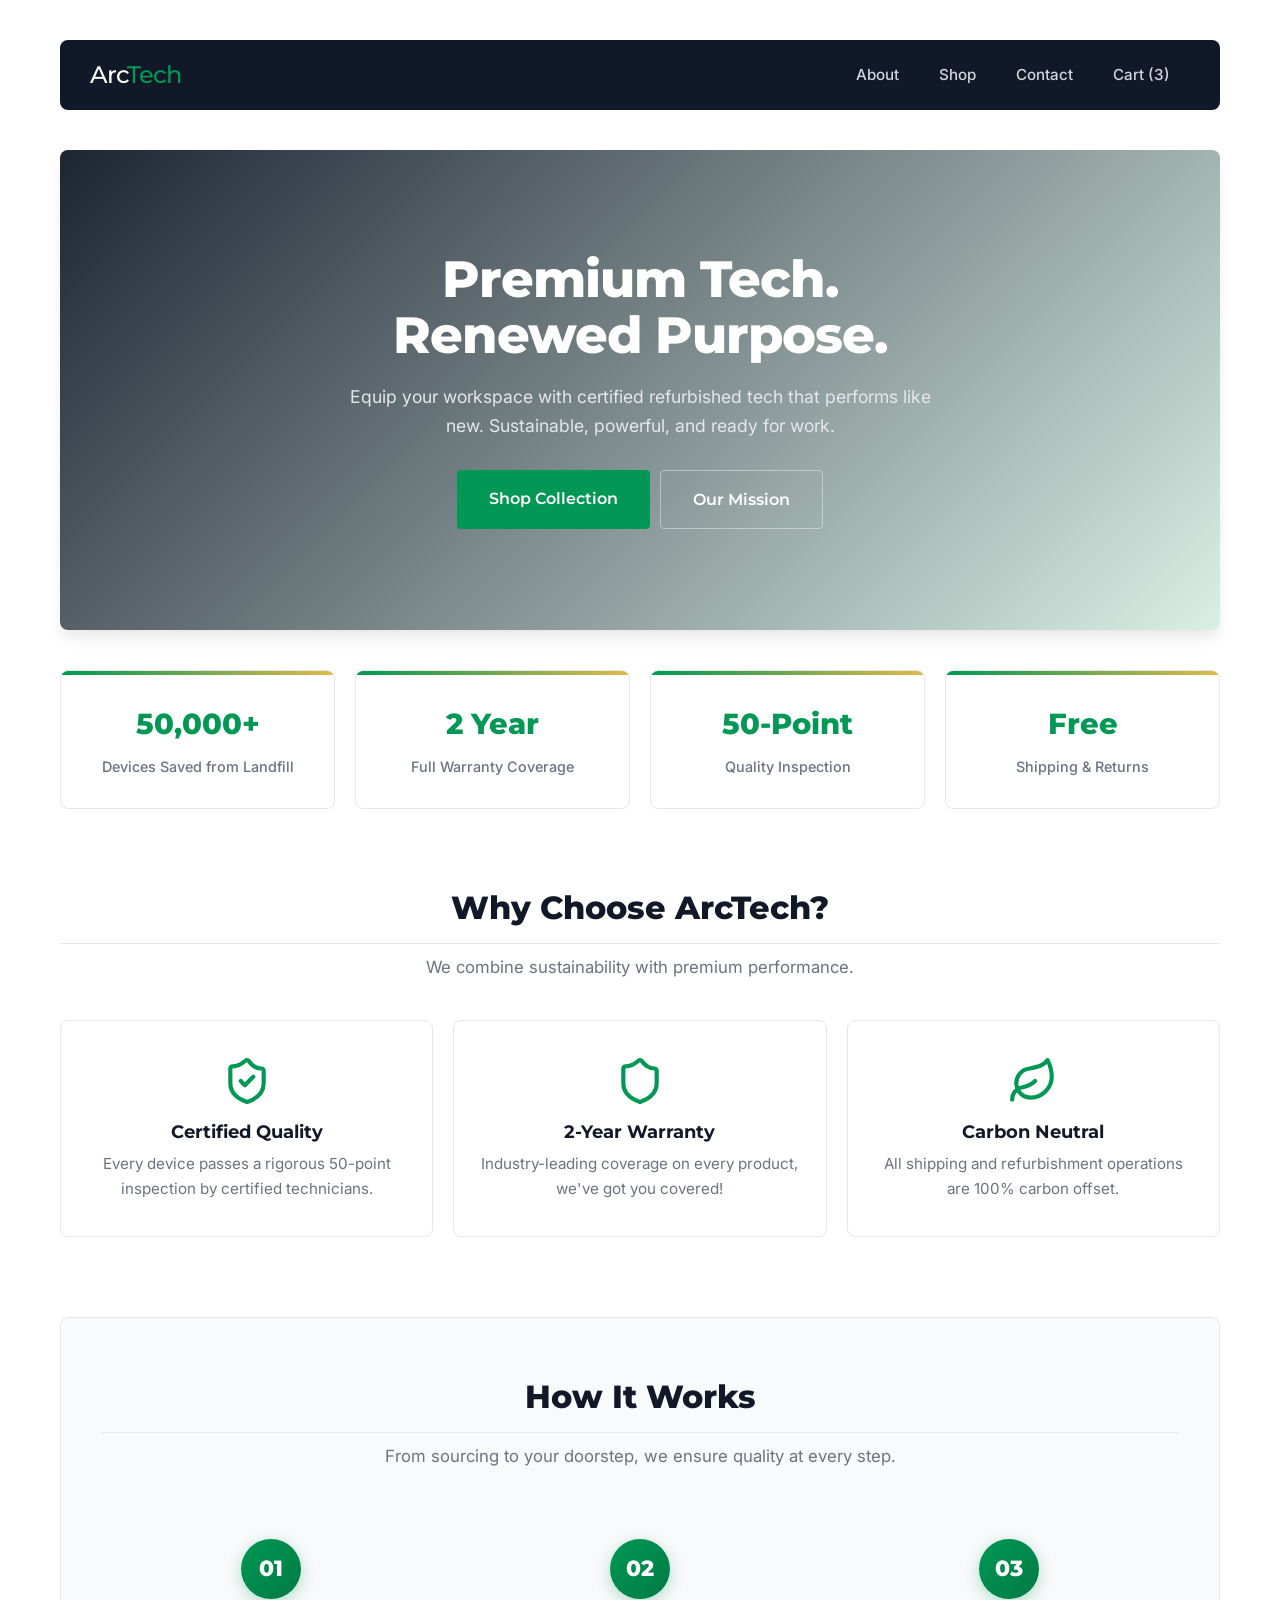
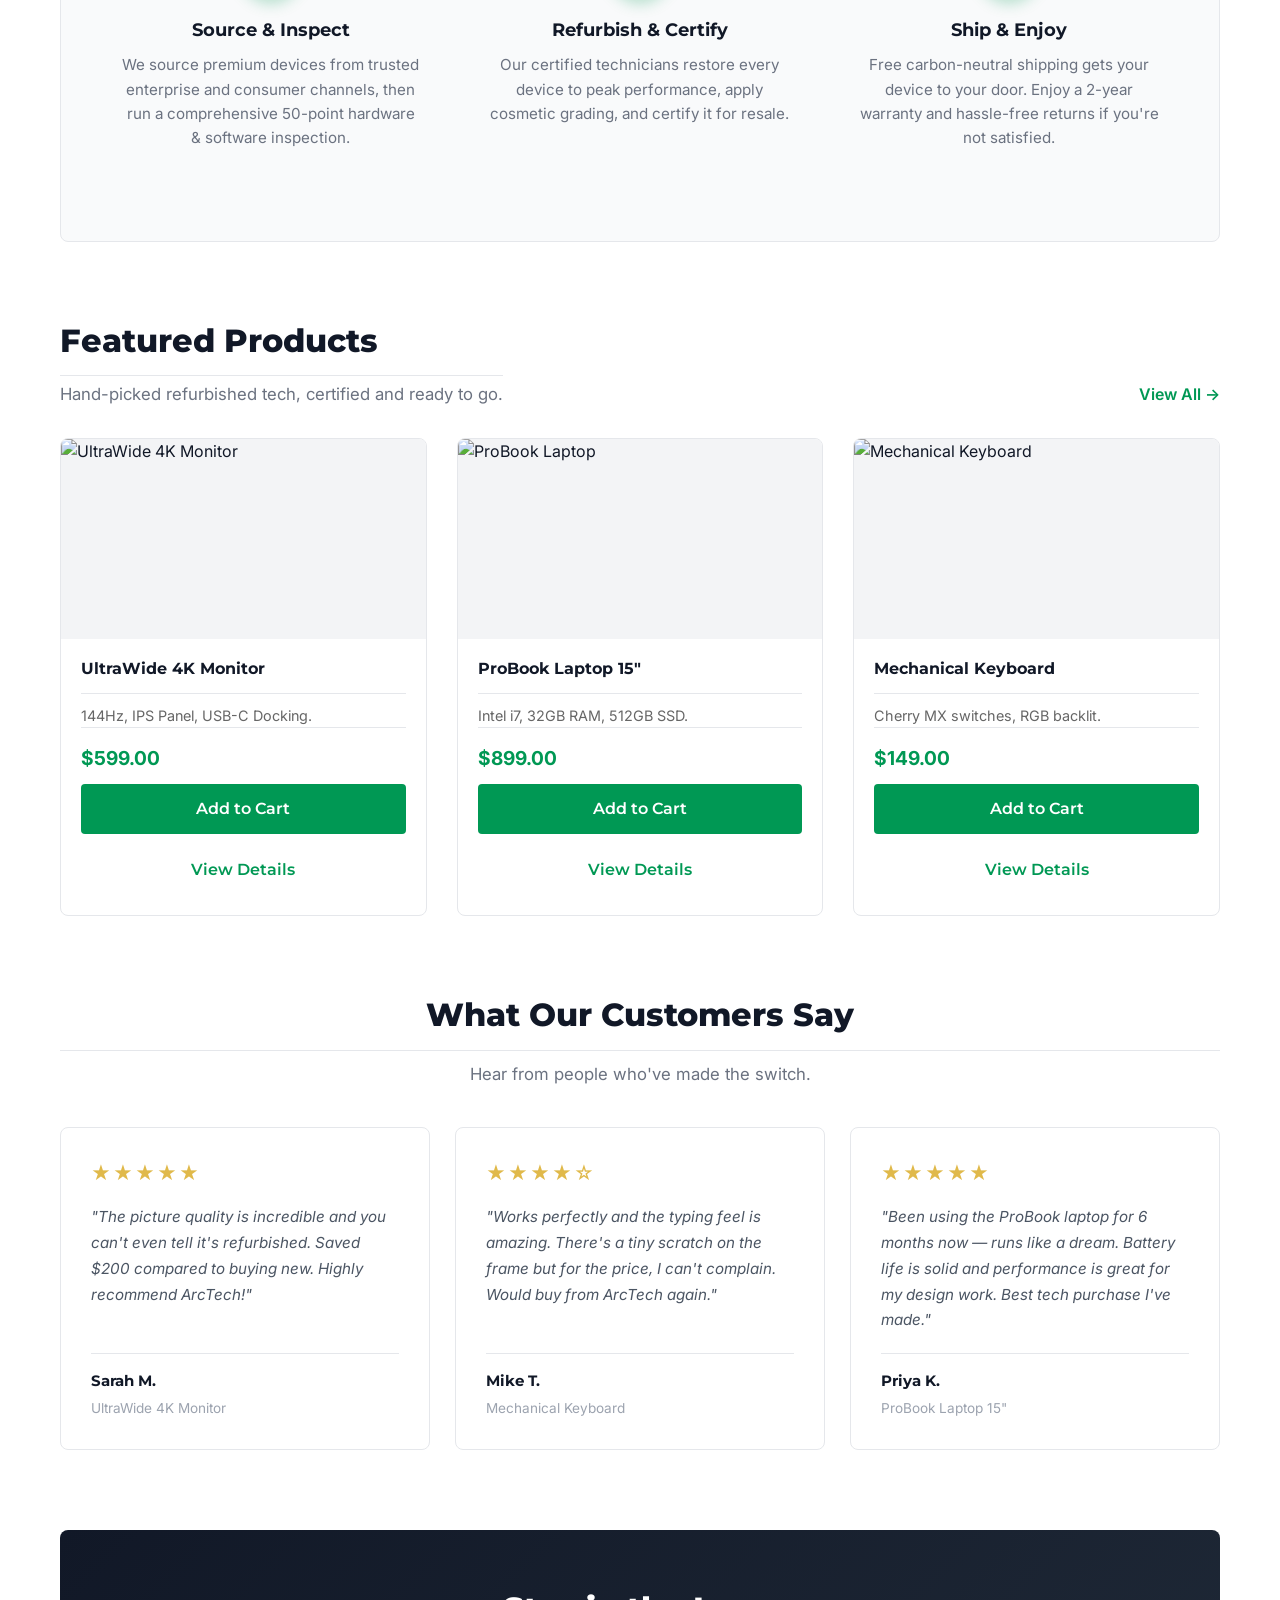
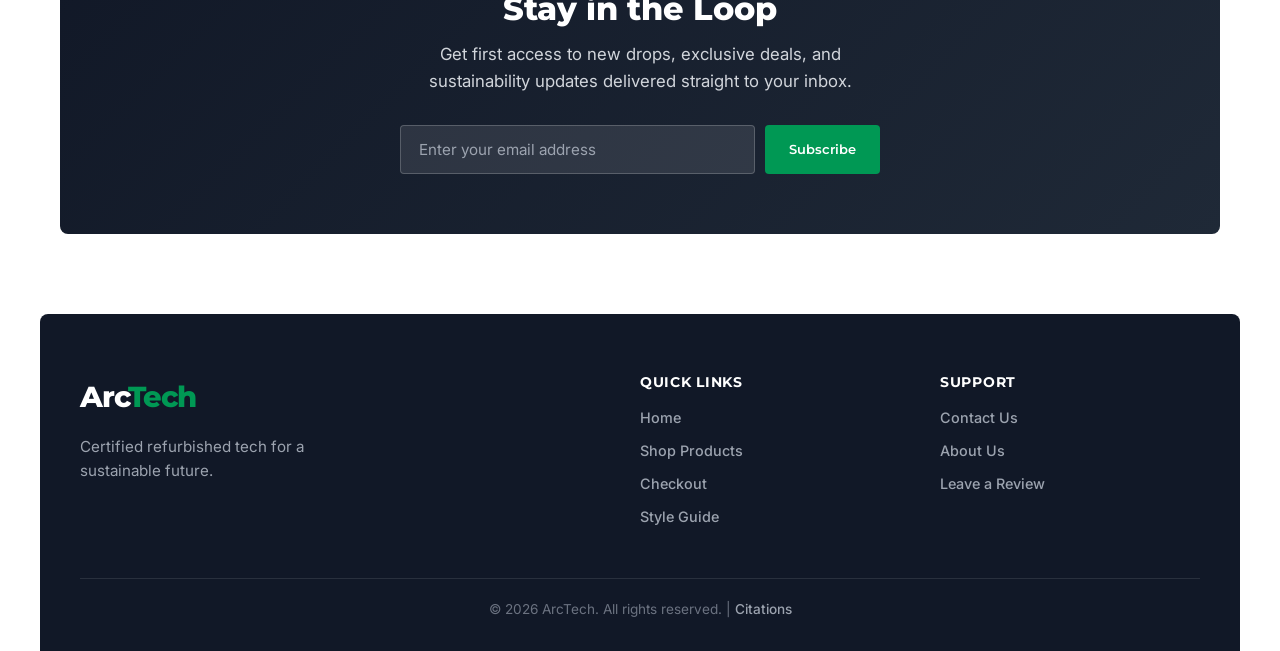
==== commit a8c0dbf6: "Restructured pages and added another product details page and also changed the index.html to a landi" ====
--- a/index.html
+++ b/index.html
@@ -5,9 +5,9 @@
     <meta name="viewport" content="width=device-width, initial-scale=1.0" />
     <meta
       name="description"
-      content="ArcTech - Certified refurbished tech products. Browse our style guide and design system."
+      content="ArcTech - Certified refurbished tech products. Sustainable, powerful, and ready for work. Shop monitors, laptops, keyboards & more."
     />
-    <title>ArcTech Style Guide | P02</title>
+    <title>ArcTech | Certified Refurbished Tech</title>
 
     <!-- preconnect for faster font load -->
     <link rel="preconnect" href="https://fonts.googleapis.com" />
@@ -17,1156 +17,363 @@
       rel="stylesheet"
     />
 
-    <link rel="stylesheet" href="styles.css" />
+    <link rel="stylesheet" href="css/main.css" />
+    <link rel="stylesheet" href="css/landing.css" />
   </head>
 
-  <body>
-    <header>
-      <h4 class="project-label">Project 02 • Progress Check</h4>
-      <h1>ArcTech Style Guide</h1>
-      <p>
-        <strong>Brand Persona:</strong> "The Modern Architect." Precision,
-        high-performance, and future-forward. We use Emerald Green to signify
-        energy and efficiency.
-      </p>
-
-      <!-- main style guide nav -->
-      <nav class="page-nav">
-        <a href="home.html" class="btn-cool-animated">
-          Template Website
-          <span class="badge-new">New</span>
-        </a>
-        <a href="#interactive_elements">Interactive Elements</a>
-        <a href="#text_elements">Text Elements</a>
-        <a href="#combined_elements">Combined Elements</a>
-        <a href="#branding">Brand Definition</a>
-        <a href="#brand_context">Brand Context</a>
-        <a href="#about_company">About Us</a>
-        <a href="#company_updates">Updates</a>
-        <a href="#contact">Contact</a>
-        <a href="#feedback">Feedback</a>
-        <a href="#templates">Template Pages</a>
-        <a href="#citations">Citations</a>
-        <a
-          href="https://github.com/ktran199/P02_Group13"
-          target="_blank"
-          rel="noopener"
-          class="github-link"
-        >
-          <img
-            src="https://images.icon-icons.com/3685/PNG/512/github_logo_icon_229278.png"
-            alt="Github"
-            class="github-logo"
-          />
-          Github</a
-        >
-      </nav>
-    </header>
-
-    <!-- ===========================================
-         STYLE GUIDE SECTIONS START HERE
-         =========================================== -->
-    <section id="interactive_elements">
-      <h2>Interactive Elements</h2>
-
-      <!-- basic in-text link styling -->
-      <section class="element">
-        <h3>In-text link</h3>
-        <h4>Rendered Element:</h4>
-        <p>Visit our <a href="#">Support Center</a> for details.</p>
-        <h4>CSS Selector:</h4>
+  <body class="page-body">
+    <!-- site navbar -->
+    <nav class="navbar site-navbar">
+      <div class="logo">
+        <a href="index.html">Arc<span>Tech</span></a>
+      </div>
+      <div class="nav-items">
+        <a href="about.html">About</a>
+        <a href="products.html">Shop</a>
+        <a href="contact.html">Contact</a>
+        <a href="checkout.html">Cart (3)</a>
+      </div>
+    </nav>
+
+    <main>
+      <!-- ============ HERO SECTION ============ -->
+      <section class="hero-mockup hero-landing" style="margin-bottom: 80px">
+        <div class="hero-content">
+          <h1 class="hero-title">Premium Tech.<br />Renewed Purpose.</h1>
+          <p>
+            Equip your workspace with certified refurbished tech that performs
+            like new. Sustainable, powerful, and ready for work.
+          </p>
+          <div class="button-group hero-btns">
+            <a href="products.html" class="btn btn-primary btn-lg"
+              >Shop Collection</a
+            >
+            <a href="about.html" class="btn btn-ghost-light btn-lg"
+              >Our Mission</a
+            >
+          </div>
+        </div>
+      </section>
+
+      <!-- ============ STATS / TRUST BADGES ============ -->
+      <section class="stats-section">
+        <div class="stats-grid">
+          <div class="stat-card">
+            <span class="stat-number">50,000+</span>
+            <span class="stat-label">Devices Saved from Landfill</span>
+          </div>
+          <div class="stat-card">
+            <span class="stat-number">2 Year</span>
+            <span class="stat-label">Full Warranty Coverage</span>
+          </div>
+          <div class="stat-card">
+            <span class="stat-number">50-Point</span>
+            <span class="stat-label">Quality Inspection</span>
+          </div>
+          <div class="stat-card">
+            <span class="stat-number">Free</span>
+            <span class="stat-label">Shipping & Returns</span>
+          </div>
+        </div>
+      </section>
+
+      <!-- ============ WHY ARCTECH ============ -->
+      <section class="section-padded">
+        <h2 class="section-title">Why Choose ArcTech?</h2>
+        <p class="section-subtitle">
+          We combine sustainability with premium performance.
+        </p>
+        <div class="feature-grid feature-grid-enhanced">
+          <div class="feature-card feature-card-enhanced">
+            <div class="feature-icon">
+              <!-- https://lucide.dev/icons/shield-check -->
+              <svg
+                xmlns="http://www.w3.org/2000/svg"
+                width="24"
+                height="24"
+                viewBox="0 0 24 24"
+                fill="none"
+                stroke="currentColor"
+                stroke-width="2"
+                stroke-linecap="round"
+                stroke-linejoin="round"
+                class="lucide lucide-shield-check"
+              >
+                <path
+                  d="M20 13c0 5-3.5 7.5-7.66 8.95a1 1 0 0 1-.67-.01C7.5 20.5 4 18 4 13V6a1 1 0 0 1 1-1c2 0 4.5-1.2 6.24-2.72a1.17 1.17 0 0 1 1.52 0C14.51 4.81 17 6 19 6a1 1 0 0 1 1 1z"
+                />
+                <path d="m9 12 2 2 4-4" />
+              </svg>
+            </div>
+            <h4>Certified Quality</h4>
+            <p>
+              Every device passes a rigorous 50-point inspection by certified
+              technicians.
+            </p>
+          </div>
+          <div class="feature-card feature-card-enhanced">
+            <div class="feature-icon">
+              <!-- https://lucide.dev/icons/shield -->
+              <svg
+                xmlns="http://www.w3.org/2000/svg"
+                width="24"
+                height="24"
+                viewBox="0 0 24 24"
+                fill="none"
+                stroke="currentColor"
+                stroke-width="2"
+                stroke-linecap="round"
+                stroke-linejoin="round"
+                class="lucide lucide-shield"
+              >
+                <path
+                  d="M20 13c0 5-3.5 7.5-7.66 8.95a1 1 0 0 1-.67-.01C7.5 20.5 4 18 4 13V6a1 1 0 0 1 1-1c2 0 4.5-1.2 6.24-2.72a1.17 1.17 0 0 1 1.52 0C14.51 4.81 17 6 19 6a1 1 0 0 1 1 1z"
+                />
+              </svg>
+            </div>
+            <h4>2-Year Warranty</h4>
+            <p>
+              Industry-leading coverage on every product, we've got you covered!
+            </p>
+          </div>
+          <div class="feature-card feature-card-enhanced">
+            <div class="feature-icon">
+              <!-- https://lucide.dev/icons/leaf -->
+              <svg
+                xmlns="http://www.w3.org/2000/svg"
+                width="24"
+                height="24"
+                viewBox="0 0 24 24"
+                fill="none"
+                stroke="currentColor"
+                stroke-width="2"
+                stroke-linecap="round"
+                stroke-linejoin="round"
+                class="lucide lucide-leaf"
+              >
+                <path
+                  d="M11 20A7 7 0 0 1 9.8 6.1C15.5 5 17 4.48 19 2c1 2 2 4.18 2 8 0 5.5-4.78 10-10 10Z"
+                />
+                <path d="M2 21c0-3 1.85-5.36 5.08-6C9.5 14.52 12 13 13 12" />
+              </svg>
+            </div>
+            <h4>Carbon Neutral</h4>
+            <p>
+              All shipping and refurbishment operations are 100% carbon offset.
+            </p>
+          </div>
+        </div>
+      </section>
+
+      <!-- ============ HOW IT WORKS ============ -->
+      <section class="section-padded how-it-works-section">
+        <h2 class="section-title">How It Works</h2>
+        <p class="section-subtitle">
+          From sourcing to your doorstep, we ensure quality at every step.
+        </p>
+        <div class="steps-grid">
+          <div class="step-card">
+            <div class="step-number">01</div>
+            <h4>Source & Inspect</h4>
+            <p>
+              We source premium devices from trusted enterprise and consumer
+              channels, then run a comprehensive 50-point hardware & software
+              inspection.
+            </p>
+          </div>
+          <div class="step-card">
+            <div class="step-number">02</div>
+            <h4>Refurbish & Certify</h4>
+            <p>
+              Our certified technicians restore every device to peak
+              performance, apply cosmetic grading, and certify it for resale.
+            </p>
+          </div>
+          <div class="step-card">
+            <div class="step-number">03</div>
+            <h4>Ship & Enjoy</h4>
+            <p>
+              Free carbon-neutral shipping gets your device to your door. Enjoy
+              a 2-year warranty and hassle-free returns if you're not satisfied.
+            </p>
+          </div>
+        </div>
+      </section>
+
+      <!-- ============ FEATURED PRODUCTS ============ -->
+      <section class="section-padded">
+        <div class="section-header-row">
+          <div>
+            <h2 class="section-title" style="margin-bottom: 5px">
+              Featured Products
+            </h2>
+            <p class="section-subtitle" style="margin-bottom: 0">
+              Hand-picked refurbished tech, certified and ready to go.
+            </p>
+          </div>
+          <a href="products.html" class="view-all-link">View All →</a>
+        </div>
+        <div class="product-grid" style="margin-top: 30px">
+          <article class="product-card">
+            <div class="product-img-box">
+              <img
+                src="https://images.unsplash.com/photo-1593640408182-31c70c8268f5?auto=format&fit=crop&q=80&w=600"
+                alt="UltraWide 4K Monitor"
+              />
+            </div>
+            <div class="product-details">
+              <h2 class="product-title">UltraWide 4K Monitor</h2>
+              <p class="product-desc">144Hz, IPS Panel, USB-C Docking.</p>
+              <span class="price">$599.00</span>
+              <a href="checkout.html" class="btn btn-primary w-full"
+                >Add to Cart</a
+              >
+              <a
+                href="product1-details.html"
+                class="btn btn-ghost w-full mt-small"
+                >View Details</a
+              >
+            </div>
+          </article>
+
+          <article class="product-card">
+            <div class="product-img-box">
+              <img
+                src="https://images.unsplash.com/photo-1496181133206-80ce9b88a853?auto=format&fit=crop&q=80&w=600"
+                alt="ProBook Laptop"
+              />
+            </div>
+            <div class="product-details">
+              <h2 class="product-title">ProBook Laptop 15"</h2>
+              <p class="product-desc">Intel i7, 32GB RAM, 512GB SSD.</p>
+              <span class="price">$899.00</span>
+              <a href="checkout.html" class="btn btn-primary w-full"
+                >Add to Cart</a
+              >
+              <a
+                href="product2-details.html"
+                class="btn btn-ghost w-full mt-small"
+                >View Details</a
+              >
+            </div>
+          </article>
+
+          <article class="product-card">
+            <div class="product-img-box">
+              <img
+                src="https://images.unsplash.com/photo-1587829741301-dc798b83add3?auto=format&fit=crop&q=80&w=600"
+                alt="Mechanical Keyboard"
+              />
+            </div>
+            <div class="product-details">
+              <h2 class="product-title">Mechanical Keyboard</h2>
+              <p class="product-desc">Cherry MX switches, RGB backlit.</p>
+              <span class="price">$149.00</span>
+              <a href="checkout.html" class="btn btn-primary w-full"
+                >Add to Cart</a
+              >
+              <a
+                href="product1-details.html"
+                class="btn btn-ghost w-full mt-small"
+                >View Details</a
+              >
+            </div>
+          </article>
+        </div>
+      </section>
+
+      <!-- ============ TESTIMONIALS ============ -->
+      <section class="section-padded testimonials-section">
+        <h2 class="section-title">What Our Customers Say</h2>
+        <p class="section-subtitle">Hear from people who've made the switch.</p>
+        <div class="testimonials-grid">
+          <article class="testimonial-card">
+            <div class="testimonial-stars">★★★★★</div>
+            <p class="testimonial-text">
+              "The picture quality is incredible and you can't even tell it's
+              refurbished. Saved $200 compared to buying new. Highly recommend
+              ArcTech!"
+            </p>
+            <div class="testimonial-author">
+              <strong>Sarah M.</strong>
+              <span>UltraWide 4K Monitor</span>
+            </div>
+          </article>
+          <article class="testimonial-card">
+            <div class="testimonial-stars">★★★★☆</div>
+            <p class="testimonial-text">
+              "Works perfectly and the typing feel is amazing. There's a tiny
+              scratch on the frame but for the price, I can't complain. Would
+              buy from ArcTech again."
+            </p>
+            <div class="testimonial-author">
+              <strong>Mike T.</strong>
+              <span>Mechanical Keyboard</span>
+            </div>
+          </article>
+          <article class="testimonial-card">
+            <div class="testimonial-stars">★★★★★</div>
+            <p class="testimonial-text">
+              "Been using the ProBook laptop for 6 months now — runs like a
+              dream. Battery life is solid and performance is great for my
+              design work. Best tech purchase I've made."
+            </p>
+            <div class="testimonial-author">
+              <strong>Priya K.</strong>
+              <span>ProBook Laptop 15"</span>
+            </div>
+          </article>
+        </div>
+      </section>
+
+      <!-- ============ NEWSLETTER ============ -->
+      <section class="newsletter-section">
+        <div class="newsletter-content">
+          <h2>Stay in the Loop</h2>
+          <p>
+            Get first access to new drops, exclusive deals, and sustainability
+            updates delivered straight to your inbox.
+          </p>
+          <form class="newsletter-form" onsubmit="return false;">
+            <input
+              type="email"
+              placeholder="Enter your email address"
+              class="newsletter-input"
+              aria-label="Email address"
+            />
+            <button type="submit" class="btn btn-primary">Subscribe</button>
+          </form>
+        </div>
+      </section>
+    </main>
+
+    <!-- Footer -->
+    <footer class="page-footer">
+      <div class="footer-content">
+        <div class="footer-brand">
+          <div class="logo">Arc<span>Tech</span></div>
+          <p>Certified refurbished tech for a sustainable future.</p>
+        </div>
+        <div class="footer-links">
+          <h3>Quick Links</h3>
+          <a href="index.html">Home</a>
+          <a href="products.html">Shop Products</a>
+          <a href="checkout.html">Checkout</a>
+          <a href="guide.html">Style Guide</a>
+        </div>
+        <div class="footer-links">
+          <h3>Support</h3>
+          <a href="contact.html#contact">Contact Us</a>
+          <a href="about.html#about_company">About Us</a>
+          <a href="contact.html#feedback">Leave a Review</a>
+        </div>
+      </div>
+      <div class="footer-bottom">
         <p>
-          a<br />
-          a:hover
-        </p>
-        <h4>Code:</h4>
-        <code>&lt;a href="#"&gt;Support Center&lt;/a&gt;</code>
-      </section>
-
-      <section class="element">
-        <h3>Navigation Link</h3>
-        <h4>Rendered Element:</h4>
-        <p>Styled as a button for call-to-actions.</p>
-        <a href="#" class="btn btn-primary">Shop Now</a>
-        <h4>CSS Selector:</h4>
-        <p>.btn btn-primary</p>
-        <h4>Code:</h4>
-        <code
-          >&lt;a href="#" class="btn btn-primary"&gt;Shop Now&lt;/a&gt;</code
-        >
-      </section>
-
-      <section class="element">
-        <h3>Submit and Reset Buttons</h3>
-        <h4>Rendered Element:</h4>
-        <div class="button-group">
-          <button class="btn btn-primary">Submit Form</button>
-          <button class="btn btn-reset">Reset</button>
-        </div>
-        <h4>CSS Selector:</h4>
-        <p>
-          .button-group<br />
-          .btn btn-primary<br />
-          .btn btn-reset
-        </p>
-        <h4>Code:</h4>
-        <code
-          >&lt;button class="btn btn-primary"&gt;Submit
-          Form&lt;/button&gt;</code
-        >
-      </section>
-
-      <section class="element">
-        <h3>Text Input Field with Label</h3>
-        <h4>Rendered Element:</h4>
-        <label class="form-label">Email Address</label>
-        <input type="text" placeholder="name@arctech.com" />
-        <h4>CSS Selector:</h4>
-        <p>
-          .form-label<br />
-          input[type="text"]<br />
-          input[type="text"]:focus
-        </p>
-        <h4>Code:</h4>
-        <code>&lt;input type="text" placeholder="..."&gt;</code>
-      </section>
-
-      <section class="element">
-        <h3>Radio Button with Label</h3>
-        <h4>Rendered Element:</h4>
-        <form class="radio-group-container">
-          <label class="radio-label">
-            <input type="radio" name="opt" checked /> Brand New
-          </label>
-          <label class="radio-label">
-            <input type="radio" name="opt" /> Refurbished
-          </label>
-        </form>
-        <h4>CSS Selector:</h4>
-        <p>
-          .radio-group-container<br />
-          .radio-label<br />
-          input[type="radio"]
-        </p>
-        <h4>Code:</h4>
-        <code>&lt;input type="radio" name="opt"&gt;</code>
-      </section>
-
-      <section class="element">
-        <h3>Image as a Link (With Hover Animation)</h3>
-        <h4>Rendered Element:</h4>
-        <p>Hover to see the zoom and overlay effect.</p>
-        <a href="#" class="image-link-wrapper">
-          <img
-            src="https://images.unsplash.com/photo-1550745165-9bc0b252726f?auto=format&fit=crop&q=80&w=600"
-            alt="Tech Setup"
-          />
-          <div class="image-overlay">
-            <strong>View Workstations &rarr;</strong>
-          </div>
-        </a>
-        <h4>CSS Selector:</h4>
-        <p>
-          .image-link-wrapper<br />
-          .image-link-wrapper img<br />
-          .image-link-wrapper:hover img<br />
-          .image-overlay<br />
-          .image-link-wrapper:hover .image-overlay
-        </p>
-        <h4>Code:</h4>
-        <pre><code>.image-link-wrapper:hover img { transform: scale(1.15); }</code></pre>
-      </section>
-    </section>
-
-    <!-- Text styling section - headings, paragraphs, lists -->
-    <section id="text_elements">
-      <h2>Text Elements</h2>
-
-      <!-- heading hierarchy h1-h4 -->
-      <section class="element">
-        <h3>Headings</h3>
-        <h4>Rendered Element:</h4>
-        <h1>Heading Level 1</h1>
-        <h2>Heading Level 2</h2>
-        <h3>Heading Level 3</h3>
-        <h4>Heading Level 4</h4>
-        <h4>CSS selector:</h4>
-        <p>h1, h2, h3, h4</p>
-        <h4>Code:</h4>
-        <code>&lt;h1&gt;Heading Level 1&lt;/h1&gt;</code>
-      </section>
-
-      <section class="element">
-        <h3>Paragraphs</h3>
-        <h4>Rendered Element:</h4>
-        <p>
-          ArcTech is committed to reducing e-waste. By refurbishing high-end
-          electronics, we extend the lifecycle of valuable materials while
-          providing premium performance to our customers. ArcTech is a
-          <strong style="color: var(--primary)">green</strong> company. ArcTech
-          is a <em>premium</em> company.
-        </p>
-        <h4>CSS selector:</h4>
-        <p>p</p>
-        <h4>Code:</h4>
-        <code
-          >&lt;p&gt;ArcTech is committed to reducing e-waste. By
-          refurbishing...&lt;/p&gt;</code
-        >
-      </section>
-
-      <section class="element">
-        <h3>Numbered Lists</h3>
-        <h4>Rendered Element:</h4>
-        <ol style="margin-left: 20px; font-family: var(--font-body)">
-          <li>Inspect device hardware for defects.</li>
-          <li>Perform deep software diagnostics.</li>
-          <li>Certify device for resale on platform.</li>
-        </ol>
-        <h4>CSS selector:</h4>
-        <p>ol, li</p>
-        <h4>Code:</h4>
-        <pre><code>&lt;ol&gt; &lt;li&gt;Inspect device hardware for defects.&lt;/li&gt; &lt;/ol&gt;</code></pre>
-      </section>
-
-      <section class="element">
-        <h3>Unordered Lists</h3>
-        <h4>Rendered Element:</h4>
-        <ul style="margin-left: 20px; font-family: var(--font-body)">
-          <li>Inspect device hardware for defects.</li>
-          <li>Perform deep software diagnostics.</li>
-          <li>Certify device for resale on platform.</li>
-        </ul>
-        <h4>CSS selector:</h4>
-        <p>ul, li</p>
-        <h4>Code:</h4>
-        <pre><code>&lt;ul&gt; &lt;li&gt;Inspect device hardware for defects.&lt;/li&gt; &lt;/ul&gt;</code></pre>
-      </section>
-    </section>
-
-    <!-- Combined elements - stuff that uses multiple components together -->
-    <section id="combined_elements">
-      <h2>Combined Elements</h2>
-
-      <section class="element">
-        <h3>Main Navigation</h3>
-        <h4>Rendered Element:</h4>
-        <nav class="navbar">
-          <div class="logo">
-            <a href="index.html">Arc<span>Tech</span></a>
-          </div>
-          <div class="nav-items">
-            <a href="products.html">Shop</a>
-            <a href="index.html" class="active-link">Style Guide</a>
-            <a href="checkout.html">Cart (3)</a>
-          </div>
-        </nav>
-        <h4>CSS Selector:</h4>
-        <p>
-          .navbar<br />
-          .logo<br />
-          .nav-items<br />
-        </p>
-        <h4>Code:</h4>
-        <pre><code>&lt;nav class="navbar"&gt;
-  &lt;div class="logo"&gt;
-    &lt;a href="index.html"&gt;
-      Arc&lt;span&gt;Tech&lt;/span&gt;
-    &lt;/a&gt;
-  &lt;/div&gt;
-
-  &lt;div class="nav-items"&gt;
-    &lt;a href="products.html"&gt;Shop&lt;/a&gt;
-  &lt;/div&gt;
-&lt;/nav&gt;
-</code></pre>
-      </section>
-
-      <section class="element">
-        <h3>Product/Service Listing</h3>
-        <h4>Rendered Element:</h4>
-        <article class="product-card">
-          <div class="product-img-box">
-            <img
-              src="https://images.unsplash.com/photo-1593640408182-31c70c8268f5?auto=format&fit=crop&q=80&w=600"
-              alt="ArcTech Monitor"
-            />
-          </div>
-          <div class="product-details">
-            <h4 class="product-title">UltraWide 4K Monitor</h4>
-            <p class="product-desc">144Hz, IPS Panel, USB-C Docking.</p>
-            <span class="price">$599.00</span>
-            <button class="btn btn-primary w-full">Add to Cart</button>
-            <button class="btn btn-ghost w-full mt-small">View Details</button>
-          </div>
-        </article>
-        <h4>CSS Selector:</h4>
-        <p>
-          .product-card<br />
-          .product-img-box<br />
-          .product-details<br />
-          .product-title<br />
-          .product-desc<br />
-          .price<br />
-          .btn btn-primary w-full<br />
-          .btn btn-ghost w-full mt-small
-        </p>
-        <h4>Code:</h4>
-        <pre><code>&lt;article class="product-card"&gt;
-  &lt;div class="product-img-box"&gt;
-    &lt;img
-      src="https://images.unsplash.com/photo-1593640408182-31c70c8268f5?auto=format&amp;fit=crop&amp;q=80&amp;w=600"
-      alt="ArcTech Monitor"
-    /&gt;
-  &lt;/div&gt;
-
-  &lt;div class="product-details"&gt;
-    &lt;h4 class="product-title"&gt;UltraWide 4K Monitor&lt;/h4&gt;
-    &lt;p class="product-desc"&gt;144Hz, IPS Panel, USB-C Docking.&lt;/p&gt;
-    &lt;span class="price"&gt;$599.00&lt;/span&gt;
-
-    &lt;button class="btn btn-primary w-full"&gt;Add to Cart&lt;/button&gt;
-    &lt;button class="btn btn-ghost w-full mt-small"&gt;View Details&lt;/button&gt;
-  &lt;/div&gt;
-&lt;/article&gt;
-</code></pre>
-      </section>
-
-      <section class="element">
-        <h3>Payment Form</h3>
-        <h4>Rendered Element:</h4>
-        <form class="max-w-400">
-          <label class="form-label">Card Details</label>
-          <input
-            type="text"
-            placeholder="0000 0000 0000 0000"
-            class="mb-small"
-          />
-
-          <label class="form-label">Payment Method</label>
-          <div class="radio-group-container">
-            <label class="radio-label">
-              <input type="radio" name="pay" checked /> Credit
-            </label>
-            <label class="radio-label">
-              <input type="radio" name="pay" /> PayPal
-            </label>
-          </div>
-
-          <button class="btn btn-primary w-full">Pay Now</button>
-        </form>
-        <h4>CSS Selector</h4>
-        <p>
-          .max-w-400<br />
-          .form-label<br />
-          .radio-group-container<br />
-          .radio-label<br />
-          .btn btn-primary w-full
-        </p>
-        <h4>Code:</h4>
-        <pre><code>&lt;form class="max-w-400"&gt;
-  &lt;label class="form-label"&gt;Card Details&lt;/label&gt;
-  &lt;input
-    type="text"
-    placeholder="0000 0000 0000 0000"
-    class="mb-small"
-  /&gt;
-
-  &lt;label class="form-label"&gt;Payment Method&lt;/label&gt;
-  &lt;div class="radio-group-container"&gt;
-    &lt;label class="radio-label"&gt;
-      &lt;input type="radio" name="pay" checked /&gt;
-      Credit
-    &lt;/label&gt;
-
-    &lt;label class="radio-label"&gt;
-      &lt;input type="radio" name="pay" /&gt;
-      PayPal
-    &lt;/label&gt;
-  &lt;/div&gt;
-
-  &lt;button class="btn btn-primary w-full"&gt;Pay Now&lt;/button&gt;
-&lt;/form&gt;
-</code></pre>
-      </section>
-
-      <section class="element">
-        <h3>Checkout Cart</h3>
-        <h4>Rendered Element:</h4>
-        <div class="cart-container">
-          <table>
-            <thead>
-              <tr>
-                <th>Item</th>
-                <th>Price</th>
-              </tr>
-            </thead>
-            <tbody>
-              <tr>
-                <td>UltraWide 4K Monitor</td>
-                <td>$599.00</td>
-              </tr>
-              <tr>
-                <td>Mechanical Keyboard</td>
-                <td>$149.00</td>
-              </tr>
-            </tbody>
-            <tfoot>
-              <tr>
-                <td>Total</td>
-                <td>$748.00</td>
-              </tr>
-            </tfoot>
-          </table>
-
-          <div class="cart-actions">
-            <button class="btn btn-primary w-full">Proceed to Checkout</button>
-          </div>
-        </div>
-        <h4>CSS Selector:</h4>
-        <p>
-          .cart-container<br />
-          .cart-actions<br />
-          .btn btn-primary w-full
-        </p>
-        <h4>Code:</h4>
-        <pre><code>&lt;div class="cart-container"&gt;
-  &lt;table&gt;
-    &lt;thead&gt;
-      &lt;tr&gt;
-        &lt;th&gt;Item&lt;/th&gt;
-        &lt;th&gt;Price&lt;/th&gt;
-      &lt;/tr&gt;
-    &lt;/thead&gt;
-    &lt;tbody&gt;
-      &lt;tr&gt;
-        &lt;td&gt;UltraWide 4K Monitor&lt;/td&gt;
-        &lt;td&gt;$599.00&lt;/td&gt;
-      &lt;/tr&gt;
-      &lt;tr&gt;
-        &lt;td&gt;Mechanical Keyboard&lt;/td&gt;
-        &lt;td&gt;$149.00&lt;/td&gt;
-      &lt;/tr&gt;
-    &lt;/tbody&gt;
-    &lt;tfoot&gt;
-      &lt;tr&gt;
-        &lt;td&gt;Total&lt;/td&gt;
-        &lt;td&gt;$748.00&lt;/td&gt;
-      &lt;/tr&gt;
-    &lt;/tfoot&gt;
-  &lt;/table&gt;
-
-  &lt;div class="cart-actions"&gt;
-    &lt;button class="btn btn-primary w-full"&gt;Proceed to Checkout&lt;/button&gt;
-  &lt;/div&gt;
-&lt;/div&gt;
-</code></pre>
-      </section>
-    </section>
-
-    <section id="branding">
-      <h2>Brand Definition</h2>
-      <div class="element">
-        <h3>Color Palette & Typography</h3>
-        <p>
-          A high-contrast technical palette featuring our signature Emerald
-          Green.
-        </p>
-
-        <div class="brand-swatches" style="margin-top: 20px">
-          <div class="swatch-card">
-            <div class="swatch-color bg-primary"></div>
-            <div class="swatch-info"><strong>Arc Green</strong> #009854</div>
-          </div>
-          <div class="swatch-card">
-            <div class="swatch-color bg-secondary"></div>
-            <div class="swatch-info"><strong>Secondary</strong> #E0B94A</div>
-          </div>
-          <div class="swatch-card">
-            <div class="swatch-color bg-accent"></div>
-            <div class="swatch-info"><strong>Charcoal</strong> #111827</div>
-          </div>
-          <div class="swatch-card">
-            <div class="swatch-color bg-white"></div>
-            <div class="swatch-info"><strong>White</strong> #FFFFFF</div>
-          </div>
-        </div>
-
-        <h4>Typography Spec</h4>
-        <div class="typography-spec">
-          <!-- Heading Spec -->
-          <div class="type-row">
-            <div class="type-meta">
-              <span class="type-label">Headings</span>
-              <span class="type-name">Montserrat</span>
-            </div>
-            <div class="type-example">
-              <div
-                class="big-aa"
-                style="font-family: var(--font-head); font-weight: 700"
-              >
-                Aa
-              </div>
-              <div class="type-details">
-                <p class="sample-heading" style="font-size: 1.5rem">
-                  The quick brown fox jumps over the lazy dog.
-                </p>
-                <span class="type-weight"
-                  >Weight: Bold (700) • Usage: H1-H4</span
-                >
-              </div>
-            </div>
-          </div>
-
-          <div class="divider"></div>
-
-          <!-- Body Spec -->
-          <div class="type-row">
-            <div class="type-meta">
-              <span class="type-label">Body Text</span>
-              <span class="type-name">Inter</span>
-            </div>
-            <div class="type-example">
-              <div
-                class="big-aa"
-                style="font-family: var(--font-body); font-weight: 400"
-              >
-                Aa
-              </div>
-              <div class="type-details">
-                <p class="sample-body">
-                  The quick brown fox jumps over the lazy dog.
-                </p>
-                <span class="type-weight"
-                  >Weight: Regular (400) • Usage: Paragraphs, UI</span
-                >
-              </div>
-            </div>
-          </div>
-        </div>
-      </div>
-    </section>
-
-    <section id="brand_context">
-      <h2>Brand Context Application</h2>
-      <div class="element">
-        <h3>Homepage Components</h3>
-        <p>
-          These mockups demonstrate how ArcTech's design system comes together
-          to create a high-impact, trustworthy user interface.
-        </p>
-
-        <h4>Hero Banner Mockup</h4>
-        <div class="hero-mockup">
-          <div class="hero-content">
-            <h3>Next-Gen Performance.</h3>
-            <p>
-              Equip your workspace with certified refurbished tech that performs
-              like new. Sustainable, powerful, and ready for work.
-            </p>
-            <div class="button-group hero-btns">
-              <button class="btn btn-primary">Shop Collection</button>
-              <button class="btn btn-ghost-light">Learn More</button>
-            </div>
-          </div>
-        </div>
-
-        <h4>Feature Highlights Mockup</h4>
-        <div class="feature-grid">
-          <div class="feature-card">
-            <h4>Certified Quality</h4>
-            <p>Every device passes a 50-point inspection process.</p>
-          </div>
-          <div class="feature-card">
-            <h4>2-Year Warranty</h4>
-            <p>We stand by our tech with industry-leading coverage.</p>
-          </div>
-          <div class="feature-card">
-            <h4>Carbon Neutral</h4>
-            <p>Shipping and refurbishment are 100% offset.</p>
-          </div>
-        </div>
-      </div>
-    </section>
-
-    <!-- ======================================
-         ABOUT THE COMPANY
-         Quick overview of who we are and what we do
-         ====================================== -->
-    <section id="about_company">
-      <h2>About ArcTech</h2>
-      <div class="element">
-        <h3>Our Story</h3>
-        <p>
-          Founded in 2020, ArcTech started with a simple mission: make premium
-          tech accessible while reducing electronic waste. What began as a small
-          refurbishment operation has grown into a trusted source for certified
-          refurbished electronics.
-        </p>
-        <p style="margin-top: 15px">
-          Our team of certified technicians inspects every device through a
-          rigorous 50-point quality check. We believe technology should be
-          sustainable without compromising on performance or reliability.
-        </p>
-
-        <h4>Our Values</h4>
-        <ul
-          style="
-            margin-left: 20px;
-            font-family: var(--font-body);
-            margin-top: 10px;
-          "
-        >
-          <li>
-            <strong>Sustainability First:</strong> Every refurbished device
-            saves resources and reduces e-waste
-          </li>
-          <li>
-            <strong>Quality Guaranteed:</strong> 2-year warranty on all
-            products, no exceptions
-          </li>
-          <li>
-            <strong>Customer Focused:</strong> Free shipping and hassle-free
-            returns
-          </li>
-          <li>
-            <strong>Transparency:</strong> Clear grading system so you know
-            exactly what you're getting
-          </li>
-        </ul>
-
-        <h4>The Team</h4>
-        <p>
-          We're a diverse team of tech enthusiasts, engineers, and
-          sustainability advocates based in Vancouver, BC. Our passion for
-          technology and the environment drives everything we do.
+          &copy; 2026 ArcTech. All rights reserved. |
+          <a href="guide.html#citations">Citations</a>
         </p>
       </div>
-    </section>
-
-    <!-- ======================================
-         COMPANY UPDATES / EVENTS
-         News and announcements - newest first
-         ====================================== -->
-    <section id="company_updates">
-      <h2>Company Updates & Events</h2>
-      <div class="element">
-        <h3>Latest News</h3>
-
-        <!-- most recent update at the top -->
-        <article class="update-card">
-          <span class="update-date">February 5, 2025</span>
-          <h4 class="update-title">Spring Sale Coming Soon!</h4>
-          <p>
-            Get ready for our biggest sale of the year! Starting March 1st,
-            enjoy up to 40% off select monitors and laptops. Sign up for our
-            newsletter to get early access.
-          </p>
-          <a href="#" class="read-more-link">Read More</a>
-        </article>
-
-        <article class="update-card">
-          <span class="update-date">January 28, 2025</span>
-          <h4 class="update-title">New Sustainability Report Released</h4>
-          <p>
-            We're proud to announce that in 2024, ArcTech helped divert over
-            50,000 devices from landfills. Read our full sustainability report
-            to learn about our environmental impact.
-          </p>
-          <a href="#" class="read-more-link">Read More</a>
-        </article>
-
-        <article class="update-card">
-          <span class="update-date">January 15, 2025</span>
-          <h4 class="update-title">Vancouver Tech Expo 2025</h4>
-          <p>
-            Visit us at booth #42 during the Vancouver Tech Expo from February
-            20-22. We'll be showcasing our latest certified products and
-            offering exclusive event discounts!
-          </p>
-          <a href="#" class="read-more-link">Read More</a>
-        </article>
-
-        <h4>Upcoming Events</h4>
-        <ul style="margin-left: 20px; font-family: var(--font-body)">
-          <li>
-            <strong>Feb 20-22:</strong> Vancouver Tech Expo 2025 (Booth #42)
-          </li>
-          <li>
-            <strong>Mar 1:</strong> Spring Sale Launch (Online & In-Store)
-          </li>
-          <li>
-            <strong>Apr 22:</strong> Earth Day Workshop (Free E-Waste Recycling
-            Event)
-          </li>
-        </ul>
-      </div>
-    </section>
-
-    <!-- ======================================
-         CONTACT SECTION
-         How to reach us - form + other contact info
-         ====================================== -->
-    <section id="contact">
-      <h2>Contact Us</h2>
-      <div class="element">
-        <h3>Get in Touch</h3>
-        <p>
-          Have questions about our products or services? We'd love to hear from
-          you! Fill out the form below or reach us through any of our contact
-          channels.
-        </p>
-
-        <!-- static contact form demo -->
-        <form class="contact-form" style="margin-top: 20px">
-          <div class="form-row">
-            <div class="form-group">
-              <label class="form-label" for="contact-name">Your Name</label>
-              <input type="text" id="contact-name" placeholder="Jane Smith" />
-            </div>
-            <div class="form-group">
-              <label class="form-label" for="contact-email"
-                >Email Address</label
-              >
-              <input
-                type="text"
-                id="contact-email"
-                placeholder="jane@example.com"
-              />
-            </div>
-          </div>
-
-          <div class="form-group">
-            <label class="form-label" for="contact-subject">Subject</label>
-            <input
-              type="text"
-              id="contact-subject"
-              placeholder="Question about an order"
-            />
-          </div>
-
-          <div class="form-group">
-            <label class="form-label" for="contact-message">Message</label>
-            <textarea
-              id="contact-message"
-              rows="4"
-              placeholder="How can we help you?"
-              style="
-                width: 100%;
-                max-width: 100%;
-                max-height: 200px;
-                padding: 12px;
-                border: 1px solid #d1d5db;
-                border-radius: 4px;
-                font-family: var(--font-body);
-                resize: vertical;
-              "
-            ></textarea>
-          </div>
-
-          <button type="submit" class="btn btn-primary">Send Message</button>
-        </form>
-
-        <h4>Other Ways to Reach Us</h4>
-        <div
-          style="
-            display: grid;
-            grid-template-columns: repeat(auto-fit, minmax(200px, 1fr));
-            gap: 20px;
-            margin-top: 15px;
-          "
-        >
-          <div>
-            <strong>Email</strong><br />
-            <a href="mailto:support@arctech.com">support@arctech.com</a>
-          </div>
-          <div>
-            <strong>Phone</strong><br />
-            1-800-ARC-TECH (272-8324)
-          </div>
-          <div>
-            <strong>Address</strong><br />
-            8888 University Dr.<br />
-            Burnaby, BC V5A 1S6
-          </div>
-          <div>
-            <strong>Hours</strong><br />
-            Mon-Fri: 9am - 6pm PST<br />
-            Sat: 10am - 4pm PST
-          </div>
-        </div>
-      </div>
-    </section>
-
-    <!-- ======================================
-         PRODUCT FEEDBACK / REVIEWS
-         Let users rate and review stuff they bought
-         ====================================== -->
-    <section id="feedback">
-      <h2>Product Feedback</h2>
-      <div class="element">
-        <h3>Share Your Experience</h3>
-        <p>
-          We value your feedback! Let us know about your experience with ArcTech
-          products. Your reviews help other customers make informed decisions
-          and help us improve.
-        </p>
-
-        <!-- product review form -->
-        <form class="feedback-form" style="margin-top: 20px">
-          <div class="form-group">
-            <label class="form-label" for="review-product"
-              >Product Purchased</label
-            >
-            <select
-              id="review-product"
-              style="
-                width: 100%;
-                max-width: 400px;
-                padding: 12px;
-                border: 1px solid #d1d5db;
-                border-radius: 4px;
-                font-family: var(--font-body);
-              "
-            >
-              <option value="">Select a product...</option>
-              <option value="monitor">UltraWide 4K Monitor</option>
-              <option value="laptop">ProBook Laptop 15"</option>
-              <option value="keyboard">Mechanical Keyboard</option>
-              <option value="mouse">Ergonomic Mouse</option>
-              <option value="headphones">Studio Headphones</option>
-              <option value="webcam">HD Webcam Pro</option>
-            </select>
-          </div>
-
-          <div class="form-group">
-            <label class="form-label">Rating</label>
-            <div class="radio-group-container">
-              <label class="radio-label"
-                ><input type="radio" name="rating" value="5" /> ★★★★★
-                Excellent</label
-              >
-              <label class="radio-label"
-                ><input type="radio" name="rating" value="4" /> ★★★★☆
-                Good</label
-              >
-              <label class="radio-label"
-                ><input type="radio" name="rating" value="3" /> ★★★☆☆
-                Average</label
-              >
-              <label class="radio-label"
-                ><input type="radio" name="rating" value="2" /> ★★☆☆☆ Below
-                Average</label
-              >
-              <label class="radio-label"
-                ><input type="radio" name="rating" value="1" /> ★☆☆☆☆
-                Poor</label
-              >
-            </div>
-          </div>
-
-          <div class="form-group">
-            <label class="form-label" for="review-title">Review Title</label>
-            <input
-              type="text"
-              id="review-title"
-              placeholder="Sum up your experience"
-              style="max-width: 400px"
-            />
-          </div>
-
-          <div class="form-group">
-            <label class="form-label" for="review-text">Your Review</label>
-            <textarea
-              id="review-text"
-              rows="4"
-              placeholder="Tell us what you liked or didn't like about the product..."
-              style="
-                width: 100%;
-                max-width: 100%;
-                max-height: 200px;
-                padding: 12px;
-                border: 1px solid #d1d5db;
-                border-radius: 4px;
-                font-family: var(--font-body);
-                resize: vertical;
-              "
-            ></textarea>
-          </div>
-
-          <div class="form-group">
-            <label class="radio-label">
-              <input type="checkbox" id="recommend" /> I would recommend this
-              product to a friend
-            </label>
-          </div>
-
-          <button type="submit" class="btn btn-primary">Submit Review</button>
-        </form>
-
-        <!-- some sample reviews to show what they look like -->
-        <h4 style="margin-top: 40px">Recent Customer Reviews</h4>
-        <div class="reviews-list" style="margin-top: 15px">
-          <article
-            class="review-item"
-            style="
-              padding: 20px;
-              background: white;
-              border: 1px solid #e5e7eb;
-              border-radius: 8px;
-              margin-bottom: 15px;
-            "
-          >
-            <div
-              style="
-                display: flex;
-                justify-content: space-between;
-                margin-bottom: 10px;
-              "
-            >
-              <strong>UltraWide 4K Monitor</strong>
-              <span style="color: var(--primary)">★★★★★</span>
-            </div>
-            <p style="font-weight: 600; margin-bottom: 5px">
-              "Best monitor I've ever owned!"
-            </p>
-            <p style="color: #666; font-size: 0.95rem">
-              The picture quality is incredible and you can't even tell it's
-              refurbished. Saved $200 compared to buying new. Highly recommend
-              ArcTech!
-            </p>
-            <span style="font-size: 0.85rem; color: #9ca3af"
-              >Sarah M. | Jan 2025</span
-            >
-          </article>
-
-          <article
-            class="review-item"
-            style="
-              padding: 20px;
-              background: white;
-              border: 1px solid #e5e7eb;
-              border-radius: 8px;
-            "
-          >
-            <div
-              style="
-                display: flex;
-                justify-content: space-between;
-                margin-bottom: 10px;
-              "
-            >
-              <strong>Mechanical Keyboard</strong>
-              <span style="color: var(--primary)">★★★★☆</span>
-            </div>
-            <p style="font-weight: 600; margin-bottom: 5px">
-              "Great keyboard, minor cosmetic wear"
-            </p>
-            <p style="color: #666; font-size: 0.95rem">
-              Works perfectly and the typing feel is amazing. There's a tiny
-              scratch on the frame but for the price, I can't complain. Would
-              buy from ArcTech again.
-            </p>
-            <span style="font-size: 0.85rem; color: #9ca3af"
-              >Mike T. | Dec 2024</span
-            >
-          </article>
-        </div>
-      </div>
-    </section>
-
-    <!-- template page links -->
-    <section id="templates">
-      <h2>Template Pages</h2>
-      <div class="element">
-        <h3>Responsive Web Templates</h3>
-        <p>
-          These template pages demonstrate the ArcTech design system applied to
-          complete, responsive web page layouts. Click to view each template.
-        </p>
-
-        <div class="template-links">
-          <a href="products.html" class="template-card">
-            <div class="template-card-preview">Shop</div>
-            <div class="template-card-info">
-              <h4>Product Listing Page</h4>
-              <p>
-                Browse certified refurbished tech products with filtering,
-                responsive grid layout, and navigation.
-              </p>
-            </div>
-          </a>
-
-          <a href="checkout.html" class="template-card">
-            <div class="template-card-preview">Checkout</div>
-            <div class="template-card-info">
-              <h4>Checkout Page</h4>
-              <p>
-                Complete shopping cart, order summary, and payment form with
-                shipping details.
-              </p>
-            </div>
-          </a>
-
-          <a href="product1-details.html" class="template-card">
-            <div class="template-card-preview">Product Details</div>
-            <div class="template-card-info">
-              <h4>Product Details Page</h4>
-              <p>
-                Detailed view of a single product with specifications, reviews,
-                and related items.
-              </p>
-            </div>
-          </a>
-
-          <a href="contact.html" class="template-card">
-            <div class="template-card-preview">Contact</div>
-            <div class="template-card-info">
-              <h4>Contact Page</h4>
-              <p>
-                Complete contact form with company information, support details,
-                and product review form.
-              </p>
-            </div>
-          </a>
-
-          <a href="about.html" class="template-card">
-            <div class="template-card-preview">About</div>
-            <div class="template-card-info">
-              <h4>About Page</h4>
-              <p>Company information, mission statement, and latest news.</p>
-            </div>
-          </a>
-        </div>
-      </div>
-    </section>
-
-    <section id="citations">
-      <h2>Citations</h2>
-      <div class="element">
-        <h3>Resources &amp; Attributions</h3>
-        <p>The following external resources were used in this style guide.</p>
-
-        <ul class="citations-list">
-          <li>
-            <strong>Montserrat Font</strong> — Google Fonts.<br />
-            <a
-              href="https://fonts.google.com/specimen/Montserrat"
-              target="_blank"
-              rel="noopener"
-              >https://fonts.google.com/specimen/Montserrat</a
-            >
-          </li>
-          <li>
-            <strong>Inter Font</strong> — Google Fonts.<br />
-            <a
-              href="https://fonts.google.com/specimen/Inter"
-              target="_blank"
-              rel="noopener"
-              >https://fonts.google.com/specimen/Inter</a
-            >
-          </li>
-          <li>
-            <strong>Tech Setup Photo</strong> — Unsplash.<br />
-            <a
-              href="https://images.unsplash.com/photo-1550745165-9bc0b252726f"
-              target="_blank"
-              rel="noopener"
-              >https://images.unsplash.com/photo-1550745165-9bc0b252726f</a
-            >
-          </li>
-          <li>
-            <strong>Monitor Photo</strong> — Unsplash.<br />
-            <a
-              href="https://images.unsplash.com/photo-1593640408182-31c70c8268f5"
-              target="_blank"
-              rel="noopener"
-              >https://images.unsplash.com/photo-1593640408182-31c70c8268f5</a
-            >
-          </li>
-          <li>
-            <strong>Laptop Photo</strong> — Unsplash.<br />
-            <a
-              href="https://images.unsplash.com/photo-1496181133206-80ce9b88a853"
-              target="_blank"
-              rel="noopener"
-              >https://images.unsplash.com/photo-1496181133206-80ce9b88a853</a
-            >
-          </li>
-          <li>
-            <strong>Keyboard Photo</strong> — Unsplash.<br />
-            <a
-              href="https://images.unsplash.com/photo-1587829741301-dc798b83add3"
-              target="_blank"
-              rel="noopener"
-              >https://images.unsplash.com/photo-1587829741301-dc798b83add3</a
-            >
-          </li>
-          <li>
-            <strong>Mouse Photo</strong> — Unsplash.<br />
-            <a
-              href="https://images.unsplash.com/photo-1527864550417-7fd91fc51a46"
-              target="_blank"
-              rel="noopener"
-              >https://images.unsplash.com/photo-1527864550417-7fd91fc51a46</a
-            >
-          </li>
-          <li>
-            <strong>Headphones Photo</strong> — Unsplash.<br />
-            <a
-              href="https://images.unsplash.com/photo-1505740420928-5e560c06d30e"
-              target="_blank"
-              rel="noopener"
-              >https://images.unsplash.com/photo-1505740420928-5e560c06d30e</a
-            >
-          </li>
-          <li>
-            <strong>Webcam Photo</strong> — Unsplash.<br />
-            <a
-              href="https://images.unsplash.com/photo-1611532736597-de2d4265fba3"
-              target="_blank"
-              rel="noopener"
-              >https://images.unsplash.com/photo-1611532736597-de2d4265fba3</a
-            >
-          </li>
-          <li>
-            <strong>Stars Icon</strong> — Namecheap<br />
-            <a
-              href="https://www.namecheap.com/visual/font-generator/star-symbols/"
-              target="_blank"
-              rel="noopener"
-              >https://www.namecheap.com/visual/font-generator/star-symbols/</a
-            >
-          </li>
-          <li>
-            <strong>Man sitting infront of computer</strong> — Unsplash.<br />
-            <a
-              href="https://unsplash.com/photos/man-in-black-shirt-sitting-in-front-of-computer-qoeU4a6psaQ"
-              target="_blank"
-              rel="noopener"
-              >https://unsplash.com/photos/man-in-black-shirt-sitting-in-front-of-computer-qoeU4a6psaQ</a
-            >
-          </li>
-          <li>
-            <strong>Alienware Monitor Ports</strong> — Forbes.<br />
-            <a
-              href="https://www.forbes.com/sites/moorinsights/2024/09/19/alienware-32-inch-4k-qd-oled-monitor-review---a-great-gaming-monitor/"
-              target="_blank"
-              rel="noopener"
-              >https://www.forbes.com/sites/moorinsights/2024/09/19/alienware-32-inch-4k-qd-oled-monitor-review---a-great-gaming-monitor/</a
-            >
-          </li>
-          <li>
-            <strong>Alienware Monitor Mockup</strong> — Forbes.<br />
-            <a
-              href="https://www.forbes.com/sites/moorinsights/2024/09/19/alienware-32-inch-4k-qd-oled-monitor-review---a-great-gaming-monitor/"
-              target="_blank"
-              rel="noopener"
-              >https://www.forbes.com/sites/moorinsights/2024/09/19/alienware-32-inch-4k-qd-oled-monitor-review---a-great-gaming-monitor/</a
-            >
-          </li>
-        </ul>
-      </div>
-    </section>
+    </footer>
   </body>
 </html>
--- a/css/main.css
+++ b/css/main.css
@@ -0,0 +1,1697 @@
+/* =========================================
+   1. DESIGN SYSTEM VARIABLES
+   ========================================= */
+:root {
+  /* Brand Colors */
+  --primary: #009854; /* ArcTech Green */
+  --primary-dark: #007a43; /* Hover State */
+  --secondary: #e0b94a; /* ArcTech Yellow */
+  --accent: #111827; /* Deep Charcoal (Tech Feel) */
+  --surface: #f9fafb; /* Light Background */
+  --white: #ffffff;
+  --border: #e5e7eb;
+
+  /* Typography */
+  --font-head: "Montserrat", sans-serif;
+  --font-body: "Inter", sans-serif;
+
+  /* Spacing & Effects */
+  --radius-sm: 4px;
+  --radius-md: 8px;
+  --shadow-sm: 0 1px 3px rgba(0, 0, 0, 0.1);
+  --shadow-md: 0 4px 6px -1px rgba(0, 0, 0, 0.1);
+  --shadow-lg: 0 10px 15px -3px rgba(0, 0, 0, 0.1);
+  --transition: all 0.3s cubic-bezier(0.4, 0, 0.2, 1);
+}
+
+/* =========================================
+   2. GLOBAL RESET & BASE STYLES
+   ========================================= */
+* {
+  box-sizing: border-box;
+  margin: 0;
+  padding: 0;
+}
+
+body {
+  font-family: var(--font-body);
+  color: var(--accent);
+  background-color: var(--white);
+  line-height: 1.6;
+  padding-bottom: 80px;
+  max-width: 1100px;
+  margin: 0 auto;
+  padding: 40px 20px;
+}
+
+/* style guide page header */
+
+/* =========================================
+   3. TEMPLATE STRUCTURE STYLES
+   ========================================= */
+
+/* Main Header Styling */
+header {
+  margin-bottom: 60px;
+  border-bottom: 2px solid var(--primary);
+  padding-bottom: 30px;
+}
+
+.project-label {
+  color: var(--primary);
+  margin-bottom: 5px;
+}
+
+/* Page Navigation */
+.page-nav {
+  margin-top: 20px;
+  display: flex;
+  gap: 20px;
+  flex-wrap: wrap;
+}
+.page-nav a {
+  font-weight: 600;
+  font-size: 0.9rem;
+  color: var(--accent);
+  padding: 8px 15px;
+  background: var(--surface);
+  border-radius: var(--radius-sm);
+  border: 1px solid var(--border);
+  text-decoration: none;
+  transition: var(--transition);
+}
+.page-nav a:hover {
+  background: var(--primary);
+  color: white;
+  border-color: var(--primary);
+}
+
+/* Section Styling */
+section {
+  margin-bottom: 80px;
+}
+
+section h2 {
+  font-size: 1.8rem;
+  color: var(--primary);
+  border-bottom: 1px solid var(--border);
+  padding-bottom: 15px;
+  margin-bottom: 30px;
+  font-family: var(--font-head);
+}
+
+/* "Element" Container */
+.element {
+  background: var(--surface);
+  border: 1px solid var(--border);
+  border-radius: var(--radius-md);
+  padding: 30px;
+  margin-bottom: 40px;
+}
+
+.element h3 {
+  margin-bottom: 15px;
+  font-size: 1.25rem;
+  color: var(--accent);
+  font-family: var(--font-head);
+}
+
+.element h4 {
+  font-size: 0.75rem;
+  text-transform: uppercase;
+  letter-spacing: 0.05em;
+  color: #6b7280;
+  margin-top: 20px;
+  margin-bottom: 5px;
+  font-weight: 700;
+  font-family: var(--font-head);
+}
+
+/* Code Snippets */
+code,
+pre {
+  background: #1f2937;
+  color: #e5e7eb;
+  padding: 15px;
+  border-radius: var(--radius-sm);
+  font-size: 0.85rem;
+  font-family: monospace;
+  display: block;
+  overflow-x: auto;
+}
+
+/* =========================================
+   4. VISUAL BRANDING
+   ========================================= */
+h1,
+h2,
+h3,
+h4 {
+  font-family: var(--font-head);
+  line-height: 1.2;
+}
+h1 {
+  font-size: 2.5rem;
+  font-weight: 800;
+  letter-spacing: -0.02em;
+  margin-bottom: 10px;
+}
+
+/* Swatches */
+.brand-swatches {
+  display: flex;
+  gap: 20px;
+  flex-wrap: wrap;
+  margin-bottom: 30px;
+}
+.swatch-card {
+  width: 150px;
+  border: 1px solid var(--border);
+  border-radius: var(--radius-md);
+  overflow: hidden;
+  box-shadow: var(--shadow-sm);
+  background: white;
+}
+.swatch-color {
+  height: 80px;
+  width: 100%;
+}
+
+.github-link {
+  display: flex;
+  align-items: center;
+  gap: 5px;
+}
+
+.github-logo {
+  width: 20px;
+}
+
+/* Swatch Utilities */
+.bg-primary {
+  background: var(--primary);
+}
+.bg-secondary {
+  background: var(--secondary);
+}
+.bg-accent {
+  background: var(--accent);
+}
+.bg-white {
+  background: var(--white);
+  border-bottom: 1px solid #eee;
+}
+
+.swatch-info {
+  padding: 10px;
+  font-size: 0.8rem;
+  text-align: center;
+}
+
+/* Typography Spec Layout */
+.typography-spec {
+  background: white;
+  border: 1px solid #eee;
+  padding: 30px;
+  border-radius: 8px;
+  display: flex;
+  flex-direction: column;
+  gap: 30px;
+}
+
+.type-row {
+  display: grid;
+  grid-template-columns: 120px 1fr;
+  gap: 20px;
+  align-items: center;
+}
+
+.type-meta {
+  display: flex;
+  flex-direction: column;
+}
+
+.type-label {
+  font-size: 0.75rem;
+  text-transform: uppercase;
+  color: #6b7280;
+  letter-spacing: 0.05em;
+  font-family: var(--font-head);
+  font-weight: 700;
+  margin-bottom: 4px;
+}
+
+.type-name {
+  font-size: 1.25rem;
+  font-weight: 600;
+  color: var(--accent);
+}
+
+.type-example {
+  display: flex;
+  align-items: center;
+  gap: 20px;
+  background: #f9fafb;
+  padding: 20px;
+  border-radius: var(--radius-sm);
+  border: 1px solid var(--border);
+}
+
+.big-aa {
+  font-size: 3rem;
+  color: var(--primary);
+  line-height: 1;
+}
+
+.type-details {
+  display: flex;
+  flex-direction: column;
+  gap: 5px;
+}
+
+.type-weight {
+  font-size: 0.8rem;
+  color: #6b7280;
+  font-family: monospace;
+}
+
+.divider {
+  height: 1px;
+  background: var(--border);
+  width: 100%;
+}
+
+.sample-heading {
+  margin: 0;
+  color: var(--accent);
+  font-family: var(--font-head);
+  font-weight: 700;
+}
+.sample-body {
+  margin: 0;
+  color: #4b5563;
+  font-family: var(--font-body);
+}
+
+@media (max-width: 600px) {
+  .type-row {
+    grid-template-columns: 1fr;
+    gap: 10px;
+  }
+  .type-example {
+    flex-direction: column;
+    align-items: flex-start;
+    gap: 10px;
+  }
+}
+
+/* =========================================
+   5. INTERACTIVE ATOMS
+   ========================================= */
+
+/* Links - green underline on hover */
+a {
+  color: var(--primary);
+  text-decoration: none;
+  font-weight: 500;
+  transition: var(--transition);
+}
+a:hover {
+  color: var(--primary-dark);
+  text-decoration: underline;
+}
+
+/* Buttons */
+.button-group {
+  display: flex;
+  gap: 10px;
+  flex-wrap: wrap;
+}
+
+.btn {
+  display: inline-block;
+  padding: 12px 24px;
+  border-radius: var(--radius-sm);
+  font-weight: 600;
+  font-family: var(--font-head);
+  cursor: pointer;
+  border: none;
+  transition: var(--transition);
+  text-decoration: none;
+  text-align: center;
+}
+
+/* main cta style */
+.btn-primary {
+  background-color: var(--primary);
+  color: white;
+}
+.btn-primary:hover {
+  background-color: var(--primary-dark);
+  transform: translateY(-2px);
+  box-shadow: var(--shadow-md);
+  color: white;
+  text-decoration: none;
+}
+.btn-reset {
+  background-color: white;
+  border: 1px solid #d1d5db;
+  color: #4b5563;
+}
+.btn-reset:hover {
+  background-color: #f3f4f6;
+  color: #111827;
+}
+
+.btn-ghost {
+  background-color: transparent;
+  color: var(--primary);
+  border: 1px solid transparent;
+}
+.btn-ghost:hover {
+  background-color: #f0fdf4;
+  border-color: var(--primary);
+  text-decoration: none;
+}
+
+/* Utility for full width buttons */
+.w-full {
+  width: 100%;
+}
+.mt-small {
+  margin-top: 10px;
+}
+.mb-small {
+  margin-bottom: 15px;
+}
+
+/* Inputs */
+input[type="text"] {
+  width: 100%;
+  padding: 12px;
+  border: 1px solid #d1d5db;
+  border-radius: var(--radius-sm);
+  font-family: var(--font-body);
+  transition: var(--transition);
+  max-width: 300px;
+}
+input[type="text"]:focus {
+  outline: none;
+  border-color: var(--primary);
+  box-shadow: 0 0 0 3px rgba(0, 152, 84, 0.1);
+}
+
+/* Radio Groups */
+.radio-group-container {
+  display: flex;
+  gap: 15px;
+  align-items: center;
+  flex-wrap: wrap;
+  margin-bottom: 20px;
+}
+.radio-label {
+  display: flex;
+  gap: 5px;
+  align-items: center;
+  cursor: pointer;
+}
+
+input[type="radio"] {
+  accent-color: var(--primary);
+  width: 1.25em;
+  height: 1.25em;
+  cursor: pointer;
+}
+
+/* === IMAGE HOVER ANIMATION === */
+.image-link-wrapper {
+  display: inline-block;
+  max-width: 300px;
+  width: 100%;
+  height: 200px;
+  border-radius: var(--radius-md);
+  overflow: hidden;
+  position: relative;
+  box-shadow: var(--shadow-md);
+  cursor: pointer;
+}
+.image-link-wrapper img {
+  width: 100%;
+  height: 100%;
+  object-fit: cover;
+  transition: transform 0.5s ease;
+}
+/* nice zoom effect on image hover */
+.image-link-wrapper:hover img {
+  transform: scale(1.15);
+}
+.image-overlay {
+  position: absolute;
+  bottom: 0;
+  left: 0;
+  right: 0;
+  background: linear-gradient(transparent, rgba(0, 0, 0, 0.8));
+  padding: 20px;
+  color: white;
+  opacity: 0;
+  transition: opacity 0.3s ease;
+}
+.image-link-wrapper:hover .image-overlay {
+  opacity: 1;
+}
+
+/* =========================================
+   6. COMBINED ELEMENTS
+   ========================================= */
+
+/* Product Card */
+.product-card {
+  max-width: 300px;
+  border: 1px solid var(--border);
+  border-radius: var(--radius-md);
+  overflow: hidden;
+  background: white;
+  transition: var(--transition);
+  display: flex;
+  flex-direction: column;
+  height: 100%;
+}
+.product-card:hover {
+  transform: translateY(-5px);
+  box-shadow: var(--shadow-lg);
+  border-color: var(--primary);
+}
+.product-img-box {
+  height: 200px;
+  background: #f3f4f6;
+  overflow: hidden;
+  flex-shrink: 0;
+}
+.product-img-box img {
+  width: 100%;
+  height: 100%;
+  object-fit: cover;
+  transition: transform 0.5s;
+}
+.product-card:hover .product-img-box img {
+  transform: scale(1.05);
+}
+.product-details {
+  padding: 20px;
+  display: flex;
+  flex-direction: column;
+  flex-grow: 1;
+}
+.product-title {
+  margin: 0;
+  color: var(--accent);
+  font-size: 1.1rem;
+}
+.product-desc {
+  font-size: 0.9rem;
+  margin-top: 5px;
+  color: #666;
+  flex-grow: 1;
+}
+.price {
+  color: var(--primary);
+  font-weight: 700;
+  font-size: 1.2rem;
+  display: block;
+  margin: 0 0 10px 0;
+  padding-top: 15px;
+  border-top: 1px solid var(--border);
+  margin-top: auto;
+}
+
+/* Navbar */
+.navbar {
+  display: flex;
+  justify-content: space-between;
+  align-items: center;
+  background: var(--accent);
+  padding: 0 30px;
+  border-radius: var(--radius-md);
+  color: white;
+  height: 70px;
+}
+
+.logo {
+  font-size: 1.5rem;
+  font-weight: 800;
+  letter-spacing: -1px;
+  font-family: var(--font-head);
+}
+.logo span {
+  color: var(--primary);
+}
+
+.nav-items {
+  display: flex;
+  height: 100%;
+}
+
+.nav-items a {
+  display: flex;
+  align-items: center;
+  height: 100%;
+  color: #d1d5db;
+  padding: 0 20px;
+  font-size: 0.95rem;
+  cursor: pointer;
+  text-decoration: none;
+  transition: all 0.2s ease;
+}
+
+.nav-items a:hover {
+  color: var(--white);
+  background-color: rgba(255, 255, 255, 0.05);
+  box-shadow: inset 0 -3px 0 var(--primary);
+  text-decoration: none;
+}
+.nav-items a.active-link {
+  color: white;
+  box-shadow: inset 0 -3px 0 var(--primary);
+}
+
+/* Payment Form */
+.form-label {
+  font-weight: 600;
+  display: block;
+  margin-bottom: 5px;
+  font-family: var(--font-head);
+}
+.max-w-400 {
+  max-width: 400px;
+}
+
+/* Cart */
+.cart-container {
+  background: white;
+  border: 1px solid var(--border);
+  border-radius: 8px;
+  overflow: hidden;
+  overflow-x: auto;
+}
+.cart-actions {
+  padding: 20px;
+}
+
+table {
+  width: 100%;
+  border-collapse: collapse;
+  background: white;
+}
+
+/* table header styling */
+th {
+  text-align: left;
+  padding: 12px;
+  background: #f9fafb;
+  border-bottom: 2px solid var(--border);
+  font-size: 0.9rem;
+  color: #6b7280;
+  text-transform: uppercase;
+  font-family: var(--font-head);
+}
+td {
+  padding: 12px;
+  border-bottom: 1px solid var(--border);
+}
+tfoot td {
+  font-weight: 700;
+  border-top: 2px solid var(--accent);
+}
+
+/* =========================================
+   7. BRAND APPLICATION (Context Mockups)
+   ========================================= */
+
+/* Hero Banner Style */
+.hero-mockup {
+  /* Cool Dark Tech Gradient Background */
+  background:
+    linear-gradient(
+      135deg,
+      rgba(17, 24, 39, 0.95) 0%,
+      rgba(0, 152, 84, 0.15) 100%
+    ),
+    url("https://images.unsplash.com/photo-1550745165-9bc0b252726f?auto=format&fit=crop&q=80&w=1200");
+  background-size: cover;
+  background-position: center;
+  border-radius: var(--radius-md);
+  overflow: hidden;
+  padding: 80px 40px;
+  text-align: center;
+  color: white;
+  box-shadow: var(--shadow-lg);
+  display: flex;
+  flex-direction: column;
+  align-items: center;
+  justify-content: center;
+}
+
+.hero-content h3 {
+  color: white;
+  font-size: 2.5rem;
+  margin-bottom: 15px;
+  text-shadow: 0 2px 4px rgba(0, 0, 0, 0.5);
+}
+
+.hero-content p {
+  color: #e5e7eb;
+  font-size: 1.1rem;
+  max-width: 600px;
+  margin: 0 auto 30px auto;
+}
+
+.hero-btns {
+  justify-content: center;
+}
+
+/* Specific Ghost Button for Dark Backgrounds */
+.btn-ghost-light {
+  background-color: transparent;
+  color: white;
+  border: 1px solid rgba(255, 255, 255, 0.4);
+  display: inline-block;
+  padding: 12px 24px;
+  border-radius: var(--radius-sm);
+  font-weight: 600;
+  font-family: var(--font-head);
+  cursor: pointer;
+  transition: var(--transition);
+}
+
+.btn-ghost-light:hover {
+  background-color: white;
+  color: var(--accent);
+  border-color: white;
+}
+
+/* Feature Grid */
+.feature-grid {
+  display: flex;
+  gap: 20px;
+  margin-top: 30px;
+  flex-wrap: wrap;
+}
+
+.feature-card {
+  flex: 1;
+  min-width: 250px;
+  background: white;
+  border: 1px solid var(--border);
+  padding: 20px;
+  border-radius: var(--radius-md);
+  text-align: center;
+}
+
+.feature-card h4 {
+  margin-top: 0;
+}
+
+/* =========================================
+   8. MOBILE RESPONSIVENESS
+   (stacks grids and navs under 768px)
+   ========================================= */
+
+@media (max-width: 768px) {
+  body {
+    padding: 20px 10px;
+  }
+  .element {
+    padding: 20px;
+  }
+
+  .navbar {
+    flex-direction: column;
+    height: auto;
+    padding: 20px;
+  }
+  .logo {
+    margin-bottom: 15px;
+  }
+
+  .nav-items {
+    flex-direction: column;
+    width: 100%;
+    height: auto;
+    gap: 0;
+  }
+  .nav-items a {
+    width: 100%;
+    height: auto;
+    padding: 15px;
+    justify-content: center;
+    border-bottom: 1px solid rgba(255, 255, 255, 0.1);
+  }
+  .nav-items a:hover,
+  .nav-items a.active-link {
+    box-shadow: inset 3px 0 0 var(--primary);
+  }
+
+  input[type="text"],
+  .btn,
+  .btn-ghost-light {
+    max-width: 100%;
+    width: 100%;
+  }
+
+  .button-group {
+    flex-direction: column;
+    width: 100%;
+  }
+
+  .product-card,
+  .image-link-wrapper {
+    max-width: 100%;
+    width: 100%;
+  }
+
+  h1 {
+    font-size: 2rem;
+  }
+  .hero-content h3 {
+    font-size: 1.8rem;
+  }
+  .image-overlay {
+    opacity: 1;
+  }
+}
+
+/* =========================================
+   9. PAGE TEMPLATES - COMMON STYLES
+   shared between product page, checkout, etc
+   ========================================= */
+
+/* Page Body for Template Pages */
+.page-body {
+  max-width: 1200px;
+  padding-bottom: 0;
+}
+
+/* Site-wide Navbar */
+.site-navbar {
+  margin-bottom: 40px;
+}
+
+.site-navbar .logo a {
+  color: inherit;
+  text-decoration: none;
+}
+.site-navbar .logo a:hover {
+  text-decoration: none;
+}
+
+/* Page Header */
+.page-header {
+  text-align: center;
+  margin-bottom: 40px;
+  padding: 40px 20px;
+  background: linear-gradient(135deg, var(--surface) 0%, #e8f5e9 100%);
+  border-radius: var(--radius-md);
+  border: 1px solid var(--border);
+}
+
+/* =========================================
+   10. CUSTOM ANIMATIONS
+   ========================================= */
+
+.view-all-link {
+  color: var(--primary);
+  text-decoration: none;
+  font-weight: 600;
+  display: inline-flex;
+  align-items: center;
+  transition:
+    transform 0.3s ease,
+    color 0.3s ease;
+}
+
+.view-all-link:hover {
+  transform: translateX(6px);
+  color: var(--primary-dark);
+}
+
+.btn-cool-animated {
+  background: linear-gradient(
+    45deg,
+    var(--primary),
+    var(--secondary),
+    var(--primary)
+  );
+  background-size: 200% auto;
+  color: black !important;
+  border: none !important;
+  font-weight: 700;
+  border-radius: var(--radius-md);
+  padding: 8px 18px;
+  animation: gradientShift 3s ease infinite;
+  transition:
+    transform 0.3s cubic-bezier(0.175, 0.885, 0.32, 1.275),
+    box-shadow 0.3s ease;
+  box-shadow: 0 4px 15px rgba(0, 152, 84, 0.3);
+  text-decoration: none !important;
+  display: inline-block;
+  position: relative;
+}
+
+.badge-new {
+  position: absolute;
+  top: -8px;
+  right: -14px;
+  background-color: #ef4444;
+  color: white;
+  font-size: 0.5rem;
+  font-weight: 800;
+  padding: 3px 6px;
+  border-radius: 12px;
+  text-transform: uppercase;
+  z-index: 10;
+}
+
+.btn-cool-animated:hover {
+  transform: translateY(-3px) scale(1.03);
+  box-shadow: 0 8px 25px rgba(0, 152, 84, 0.5);
+  text-decoration: none !important;
+  color: white !important;
+}
+
+@keyframes gradientShift {
+  0% {
+    background-position: 0% 50%;
+  }
+  50% {
+    background-position: 100% 50%;
+  }
+  100% {
+    background-position: 0% 50%;
+  }
+}
+
+.page-header h1 {
+  color: var(--accent);
+  margin-bottom: 10px;
+}
+
+.page-header p {
+  color: #6b7280;
+  font-size: 1.1rem;
+  max-width: 600px;
+  margin: 0 auto;
+}
+
+/* =========================================
+   10. PRODUCT LISTING PAGE STYLES
+   ========================================= */
+
+/* Filter Section */
+.filter-section {
+  margin-bottom: 30px;
+  padding: 20px;
+  background: var(--surface);
+  border-radius: var(--radius-md);
+  border: 1px solid var(--border);
+}
+
+.filter-group {
+  display: flex;
+  align-items: center;
+  gap: 10px;
+  flex-wrap: wrap;
+}
+
+.filter-label {
+  font-weight: 600;
+  font-family: var(--font-head);
+  color: var(--accent);
+  margin-right: 10px;
+}
+
+.filter-btn {
+  background: white;
+  border: 1px solid var(--border);
+  padding: 8px 16px;
+  border-radius: var(--radius-sm);
+  font-family: var(--font-body);
+  font-size: 0.9rem;
+  cursor: pointer;
+  transition: var(--transition);
+}
+
+.filter-btn:hover {
+  border-color: var(--primary);
+  color: var(--primary);
+}
+
+.filter-btn.active {
+  background: var(--primary);
+  color: white;
+  border-color: var(--primary);
+}
+
+/* Product Grid */
+.product-grid {
+  display: grid;
+  grid-template-columns: repeat(3, 1fr);
+  gap: 30px;
+  margin-bottom: 60px;
+}
+
+.product-grid .product-card {
+  max-width: 100%;
+}
+
+.product-grid .product-title {
+  font-size: 1rem;
+  margin: 0 0 5px 0;
+}
+
+/* Product Grid Responsiveness */
+@media (max-width: 992px) {
+  .product-grid {
+    grid-template-columns: repeat(2, 1fr);
+    gap: 20px;
+  }
+}
+
+@media (max-width: 600px) {
+  .product-grid {
+    grid-template-columns: 1fr;
+  }
+
+  .filter-section {
+    padding: 15px;
+  }
+
+  .filter-group {
+    display: flex;
+    flex-wrap: wrap;
+    gap: 10px;
+  }
+
+  .filter-label {
+    width: 100%;
+    margin-bottom: 0;
+    margin-right: 0;
+  }
+
+  .filter-btn {
+    padding: 10px 16px;
+    font-size: 0.9rem;
+    flex-grow: 0;
+  }
+}
+
+/* =========================================
+   11. CHECKOUT PAGE STYLES
+   ========================================= */
+
+/* Checkout Layout */
+.checkout-layout {
+  display: grid;
+  grid-template-columns: 1fr 1.2fr;
+  gap: 40px;
+  margin-bottom: 60px;
+}
+
+.checkout-payment {
+  order: -1;
+}
+
+.checkout-cart h2,
+.checkout-payment h2 {
+  font-size: 1.5rem;
+  color: var(--accent);
+  margin-bottom: 20px;
+  font-family: var(--font-head);
+}
+
+/* Cart Item Styles */
+.cart-item {
+  display: flex;
+  align-items: center;
+  gap: 15px;
+}
+
+.cart-item-img {
+  width: 60px;
+  height: 60px;
+  object-fit: cover;
+  border-radius: var(--radius-sm);
+  border: 1px solid var(--border);
+}
+
+.cart-item-info {
+  display: flex;
+  flex-direction: column;
+}
+
+.cart-item-meta {
+  font-size: 0.8rem;
+  color: #6b7280;
+}
+
+/* Quantity Controls */
+.qty-control {
+  display: flex;
+  align-items: center;
+  gap: 10px;
+}
+
+.qty-btn {
+  width: 30px;
+  height: 30px;
+  border: 1px solid var(--border);
+  background: white;
+  border-radius: var(--radius-sm);
+  cursor: pointer;
+  font-size: 1rem;
+  transition: var(--transition);
+}
+
+.qty-btn:hover {
+  background: var(--primary);
+  color: white;
+  border-color: var(--primary);
+}
+
+.qty-value {
+  font-weight: 600;
+  min-width: 20px;
+  text-align: center;
+}
+
+/* Order Summary */
+.order-summary {
+  background: var(--surface);
+  border: 1px solid var(--border);
+  border-radius: var(--radius-md);
+  padding: 20px;
+  margin-top: 20px;
+}
+
+.summary-row {
+  display: flex;
+  justify-content: space-between;
+  padding: 10px 0;
+  border-bottom: 1px solid var(--border);
+}
+
+.summary-row:last-child {
+  border-bottom: none;
+}
+
+.summary-total {
+  font-size: 1.2rem;
+  font-weight: 700;
+  color: var(--primary);
+  padding-top: 15px;
+  border-top: 2px solid var(--accent);
+}
+
+/* Payment Form */
+.payment-form {
+  background: var(--surface);
+  border: 1px solid var(--border);
+  border-radius: var(--radius-md);
+  padding: 30px;
+}
+
+.form-section {
+  border: none;
+  padding: 0;
+  margin-bottom: 30px;
+}
+
+.form-section legend {
+  font-family: var(--font-head);
+  font-weight: 700;
+  font-size: 1rem;
+  color: var(--accent);
+  margin-bottom: 20px;
+  padding: 0;
+}
+
+.form-group {
+  margin-bottom: 15px;
+}
+
+.form-row {
+  display: grid;
+  grid-template-columns: 1fr 1fr;
+  gap: 15px;
+}
+
+.payment-form input[type="text"],
+.payment-form input[type="email"],
+.payment-form select {
+  width: 100%;
+  max-width: 100%;
+  padding: 12px;
+  border: 1px solid #d1d5db;
+  border-radius: var(--radius-sm);
+  font-family: var(--font-body);
+  transition: var(--transition);
+}
+
+.payment-form input:focus,
+.payment-form select:focus {
+  outline: none;
+  border-color: var(--primary);
+  box-shadow: 0 0 0 3px rgba(0, 152, 84, 0.1);
+}
+
+.payment-form select {
+  background: white;
+  cursor: pointer;
+}
+
+/* Payment Methods */
+.payment-methods {
+  background: white;
+  padding: 15px;
+  border-radius: var(--radius-sm);
+  border: 1px solid var(--border);
+  margin-bottom: 20px;
+}
+
+.payment-option {
+  padding: 5px 15px;
+  border-radius: var(--radius-sm);
+  transition: var(--transition);
+}
+
+.payment-option:hover {
+  background: #f0fdf4;
+}
+
+/* Checkbox Styling */
+input[type="checkbox"] {
+  accent-color: var(--primary);
+  width: 1.1em;
+  height: 1.1em;
+  margin-right: 8px;
+}
+
+/* Payment Actions */
+.payment-actions {
+  margin-top: 20px;
+}
+
+.secure-notice {
+  text-align: center;
+  font-size: 0.85rem;
+  color: #6b7280;
+  margin-top: 15px;
+}
+
+/* Checkout Responsiveness */
+@media (max-width: 900px) {
+  .checkout-layout {
+    grid-template-columns: 1fr;
+    gap: 30px;
+  }
+
+  .checkout-payment {
+    order: -1;
+  }
+}
+
+@media (max-width: 600px) {
+  .form-row {
+    grid-template-columns: 1fr;
+    gap: 0;
+  }
+
+  .cart-item {
+    flex-direction: column;
+    align-items: flex-start;
+    gap: 10px;
+  }
+
+  .cart-item-img {
+    width: 100%;
+    height: 100px;
+  }
+
+  .payment-form {
+    padding: 15px;
+  }
+
+  .checkout-cart,
+  .checkout-payment {
+    padding: 0;
+  }
+
+  .cart-container {
+    overflow-x: auto;
+  }
+
+  th,
+  td {
+    padding: 10px 8px;
+    font-size: 0.85rem;
+  }
+
+  .order-summary {
+    margin: 15px 0;
+  }
+}
+
+/* =========================================
+   12. PAGE FOOTER
+   ========================================= */
+
+.page-footer {
+  background: var(--accent);
+  color: white;
+  padding: 60px 40px 30px;
+  margin: 60px -20px 0;
+  border-radius: var(--radius-md) var(--radius-md) 0 0;
+}
+
+.footer-content {
+  display: grid;
+  grid-template-columns: 2fr 1fr 1fr;
+  gap: 40px;
+  margin-bottom: 40px;
+}
+
+.footer-brand .logo {
+  font-size: 1.8rem;
+  margin-bottom: 15px;
+}
+
+.footer-brand p {
+  color: #9ca3af;
+  font-size: 0.95rem;
+  max-width: 300px;
+}
+
+.footer-links h3 {
+  color: white;
+  font-size: 0.9rem;
+  text-transform: uppercase;
+  letter-spacing: 0.05em;
+  margin-bottom: 15px;
+}
+
+.footer-links a {
+  display: block;
+  color: #9ca3af;
+  font-size: 0.9rem;
+  margin-bottom: 10px;
+  transition: var(--transition);
+}
+
+.footer-links a:hover {
+  color: var(--primary);
+  text-decoration: none;
+}
+
+.footer-bottom {
+  border-top: 1px solid rgba(255, 255, 255, 0.1);
+  padding-top: 20px;
+  text-align: center;
+}
+
+.footer-bottom p {
+  color: #6b7280;
+  font-size: 0.85rem;
+}
+
+.footer-bottom a {
+  color: #9ca3af;
+}
+
+.footer-bottom a:hover {
+  color: var(--primary);
+}
+
+/* Footer Responsiveness */
+@media (max-width: 768px) {
+  .page-footer {
+    padding: 40px 20px 20px;
+    margin: 40px -10px 0;
+  }
+
+  .footer-content {
+    grid-template-columns: 1fr;
+    gap: 30px;
+    text-align: center;
+  }
+
+  .footer-brand p {
+    max-width: 100%;
+    margin: 0 auto;
+  }
+}
+
+/* =========================================
+   13. TEMPLATE PAGES SECTION (Style Guide)
+   ========================================= */
+
+.template-links {
+  display: grid;
+  grid-template-columns: repeat(2, 1fr);
+  gap: 20px;
+  margin-top: 25px;
+}
+
+.template-card {
+  display: flex;
+  flex-direction: column;
+  background: white;
+  border: 1px solid var(--border);
+  border-radius: var(--radius-md);
+  overflow: hidden;
+  transition: var(--transition);
+  text-decoration: none;
+}
+
+.template-card:hover {
+  transform: translateY(-5px);
+  box-shadow: var(--shadow-lg);
+  border-color: var(--primary);
+  text-decoration: none;
+}
+
+.template-card-preview {
+  height: 150px;
+  background: linear-gradient(135deg, var(--accent) 0%, #1f2937 100%);
+  display: flex;
+  align-items: center;
+  justify-content: center;
+  color: white;
+  font-family: var(--font-head);
+  font-size: 2rem;
+  font-weight: 700;
+}
+
+.template-card-info {
+  padding: 20px;
+}
+
+.template-card-info h4 {
+  margin: 0 0 8px 0;
+  color: var(--accent);
+  font-size: 0.85rem;
+  text-transform: uppercase;
+  letter-spacing: 0.03em;
+}
+
+.template-card-info p {
+  margin: 0;
+  color: #6b7280;
+  font-size: 0.9rem;
+  line-height: 1.5;
+}
+
+@media (max-width: 600px) {
+  .template-links {
+    grid-template-columns: 1fr;
+    gap: 15px;
+    margin-top: 20px;
+  }
+
+  .template-card-preview {
+    height: 120px;
+    font-size: 1.5rem;
+  }
+
+  .template-card-info {
+    padding: 15px;
+  }
+}
+
+/* =========================================
+   14. ENHANCED CITATIONS STYLES
+   ========================================= */
+
+.citations-list {
+  list-style: none;
+  padding: 0;
+  margin: 0;
+}
+
+.citations-list li {
+  padding: 12px 0;
+  border-bottom: 1px solid var(--border);
+  font-size: 0.95rem;
+  line-height: 1.6;
+}
+
+.citations-list li:last-child {
+  border-bottom: none;
+}
+
+.citations-list a {
+  word-break: break-word;
+}
+
+/* =========================================
+   15. COMPANY UPDATES / NEWS STYLES
+   For the updates section on the style guide
+   ========================================= */
+
+.update-card {
+  background: white;
+  border: 1px solid var(--border);
+  border-radius: var(--radius-md);
+  padding: 20px;
+  margin-bottom: 20px;
+}
+
+.update-card:last-of-type {
+  margin-bottom: 30px;
+}
+
+.update-date {
+  font-size: 0.8rem;
+  color: #6b7280;
+  text-transform: uppercase;
+  letter-spacing: 0.03em;
+}
+
+.update-title {
+  color: var(--accent);
+  font-size: 1.1rem;
+  margin: 8px 0 10px 0;
+}
+
+.update-card p {
+  color: #4b5563;
+  font-size: 0.95rem;
+  margin: 0;
+}
+
+/* hover effect for the cards */
+.update-card:hover {
+  border-color: var(--primary);
+  box-shadow: var(--shadow-sm);
+}
+
+/* read more link for news items */
+.read-more-link {
+  display: inline-block;
+  margin-top: 12px;
+  font-size: 0.9rem;
+  font-weight: 600;
+  color: var(--primary);
+}
+
+.read-more-link:hover {
+  color: var(--primary-dark);
+}
+
+/* =========================================
+   16. PRODUCT DETAIL PAGE STYLES
+   ========================================= */
+
+.breadcrumbs {
+  font-size: 0.9rem;
+  margin-bottom: 15px;
+}
+
+.product-detail-container {
+  margin-bottom: 60px;
+}
+
+.product-detail-grid {
+  display: grid;
+  grid-template-columns: 1fr 1fr;
+  gap: 60px;
+  margin-top: 30px;
+}
+
+.product-info-box {
+  display: flex;
+  flex-direction: column;
+}
+
+.product-info-box .product-title {
+  font-size: 2.5rem;
+  font-weight: 800;
+  margin-bottom: 10px;
+}
+
+.product-info-box .price {
+  font-weight: 700;
+  font-size: 1.5rem;
+  margin-bottom: 20px;
+}
+
+.product-info h1 {
+  margin-bottom: 10px;
+}
+
+.product-info hr {
+  margin: 20px 0;
+  border: none;
+  height: 1px;
+  background: var(--border);
+}
+
+.product-info-box .product-desc {
+  margin: 20px 0;
+}
+
+.product-info-box .qty-control {
+  display: flex;
+  align-items: center;
+  gap: 15px;
+  margin-top: 10px;
+  margin-bottom: 20px;
+}
+
+.main-image img {
+  width: 100%;
+  border-radius: var(--radius-md);
+  border: 1px solid var(--border);
+}
+
+.thumbnail-row {
+  display: flex;
+  gap: 15px;
+  margin-top: 20px;
+}
+
+.thumbnail-row img {
+  width: 100px;
+  height: auto;
+  object-fit: contain;
+  background: white;
+  border-radius: var(--radius-sm);
+  border: 1px solid var(--border);
+  cursor: pointer;
+  transition: var(--transition);
+}
+
+.thumbnail-row img:hover {
+  border-color: var(--primary);
+}
+
+.feature-box {
+  margin-top: 25px;
+  padding: 20px;
+  border: 1px solid var(--primary);
+  border-radius: var(--radius-md);
+  background: var(--surface);
+}
+
+.feature-item {
+  font-size: 0.95rem;
+  margin-bottom: 12px;
+}
+
+.feature-item:last-child {
+  margin-bottom: 0;
+}
+
+/* Tabs Navigation Section */
+
+.product-tabs-section {
+  margin-top: 80px;
+}
+
+.tabs-nav {
+  display: flex;
+  gap: 30px;
+  flex-wrap: wrap;
+  margin-bottom: 60px;
+}
+
+.tabs-btn {
+  padding: 10px 22px;
+  border-radius: var(--radius-sm);
+  border: 1px solid var(--primary);
+  background: transparent;
+  color: var(--primary);
+  font-weight: 600;
+  cursor: pointer;
+  transition: var(--transition);
+}
+
+.tabs-btn:hover {
+  background: var(--primary);
+  color: var(--white);
+}
+
+.active-tab {
+  background: var(--primary);
+  color: var(--white);
+}
+
+/* Content Rows */
+.detail-row {
+  display: grid;
+  grid-template-columns: 1fr 1fr;
+  gap: 60px;
+  align-items: center;
+  margin-bottom: 80px;
+}
+
+.detail-row.reverse .detail-image {
+  order: 1;
+}
+
+.detail-row.reverse .detail-text {
+  order: 2;
+}
+
+.detail-image img {
+  width: 100%;
+  border-radius: var(--radius-md);
+  border: 1px solid var(--border);
+}
+
+.detail-text p {
+  color: #666;
+  line-height: 1.7;
+  font-size: 1rem;
+}
+
+/* Product Detail Page Responsiveness */
+@media (max-width: 900px) {
+  .product-detail-grid {
+    grid-template-columns: 1fr;
+    gap: 40px;
+  }
+}
+
+@media (max-width: 600px) {
+  .detail-row {
+    grid-template-columns: 1fr;
+    gap: 30px;
+  }
+
+  .detail-row.reverse {
+    direction: ltr;
+  }
+
+  .detail-text p {
+    font-size: 0.95rem;
+  }
+}
--- a/css/landing.css
+++ b/css/landing.css
@@ -0,0 +1,433 @@
+/* =========================================
+   LANDING PAGE STYLES
+   ========================================= */
+
+/* Section Utility Styles */
+.section-padded {
+  margin-bottom: 80px;
+}
+
+.section-title {
+  text-align: center;
+  font-family: var(--font-head);
+  color: var(--accent);
+  font-size: 2rem;
+  font-weight: 800;
+  margin-bottom: 10px;
+}
+
+.section-subtitle {
+  text-align: center;
+  color: #6b7280;
+  font-size: 1.05rem;
+  max-width: 600px;
+  margin: 0 auto 40px auto;
+}
+
+.section-header-row {
+  display: flex;
+  justify-content: space-between;
+  align-items: flex-end;
+  flex-wrap: wrap;
+  gap: 15px;
+}
+
+.section-header-row .section-title {
+  text-align: left;
+}
+
+.section-header-row .section-subtitle {
+  text-align: left;
+  margin: 0;
+}
+
+/* Enhanced Hero Landing */
+.hero-landing {
+  padding: 100px 40px;
+  min-height: 480px;
+}
+
+.hero-badge {
+  display: inline-block;
+  background: rgba(0, 152, 84, 0.2);
+  color: #a7f3d0;
+  padding: 8px 20px;
+  border-radius: 50px;
+  font-size: 0.9rem;
+  font-weight: 600;
+  margin-bottom: 25px;
+  border: 1px solid rgba(0, 152, 84, 0.3);
+}
+
+.hero-title {
+  font-size: 3.2rem;
+  font-weight: 800;
+  line-height: 1.1;
+  margin-bottom: 20px;
+  color: white;
+  letter-spacing: -0.02em;
+}
+
+.btn-lg {
+  padding: 16px 32px;
+  font-size: 1rem;
+}
+
+/* Stats Section */
+.stats-section {
+  margin-bottom: 80px;
+  margin-top: -40px;
+}
+
+.stats-grid {
+  display: grid;
+  grid-template-columns: repeat(4, 1fr);
+  gap: 20px;
+}
+
+.stat-card {
+  background: white;
+  border: 1px solid var(--border);
+  border-radius: var(--radius-md);
+  padding: 30px 20px;
+  text-align: center;
+  transition: var(--transition);
+  position: relative;
+  overflow: hidden;
+}
+
+.stat-card::before {
+  content: "";
+  position: absolute;
+  top: 0;
+  left: 0;
+  right: 0;
+  height: 4px;
+  background: linear-gradient(90deg, var(--primary), var(--secondary));
+}
+
+.stat-card:hover {
+  transform: translateY(-5px);
+  box-shadow: var(--shadow-lg);
+  border-color: var(--primary);
+}
+
+.stat-number {
+  display: block;
+  font-family: var(--font-head);
+  font-size: 1.8rem;
+  font-weight: 800;
+  color: var(--primary);
+  margin-bottom: 8px;
+}
+
+.stat-label {
+  display: block;
+  font-size: 0.9rem;
+  color: #6b7280;
+  font-weight: 500;
+}
+
+/* Enhanced Feature Cards */
+.feature-grid-enhanced {
+  margin-top: 0;
+}
+
+.feature-card-enhanced {
+  padding: 35px 25px;
+  text-align: center;
+  transition: var(--transition);
+  position: relative;
+}
+
+.feature-card-enhanced:hover {
+  transform: translateY(-5px);
+  box-shadow: var(--shadow-lg);
+  border-color: var(--primary);
+}
+
+.feature-icon {
+  width: 50px;
+  height: 50px;
+  margin: 0 auto 15px auto;
+  display: flex;
+  align-items: center;
+  justify-content: center;
+  color: var(--primary);
+}
+
+.feature-icon svg {
+  width: 100%;
+  height: 100%;
+}
+
+.feature-card-enhanced h4 {
+  font-size: 1.1rem;
+  color: var(--accent);
+  margin-bottom: 10px;
+  margin-top: 0;
+}
+
+.feature-card-enhanced p {
+  font-size: 0.95rem;
+  color: #6b7280;
+  line-height: 1.6;
+}
+
+/* How It Works Section */
+.how-it-works-section {
+  background: var(--surface);
+  border-radius: var(--radius-md);
+  padding: 60px 40px;
+  border: 1px solid var(--border);
+}
+
+.steps-grid {
+  display: grid;
+  grid-template-columns: repeat(3, 1fr);
+  gap: 30px;
+}
+
+.step-card {
+  text-align: center;
+  padding: 30px 20px;
+}
+
+.step-number {
+  display: inline-flex;
+  align-items: center;
+  justify-content: center;
+  width: 60px;
+  height: 60px;
+  border-radius: 50%;
+  background: linear-gradient(135deg, var(--primary), var(--primary-dark));
+  color: white;
+  font-family: var(--font-head);
+  font-size: 1.4rem;
+  font-weight: 800;
+  margin-bottom: 20px;
+  box-shadow: 0 4px 15px rgba(0, 152, 84, 0.3);
+}
+
+.step-card h4 {
+  font-size: 1.15rem;
+  color: var(--accent);
+  margin-bottom: 12px;
+  margin-top: 0;
+}
+
+.step-card p {
+  font-size: 0.95rem;
+  color: #6b7280;
+  line-height: 1.6;
+}
+
+/* Testimonials Section */
+.testimonials-section {
+  margin-bottom: 80px;
+}
+
+.testimonials-grid {
+  display: grid;
+  grid-template-columns: repeat(3, 1fr);
+  gap: 25px;
+}
+
+.testimonial-card {
+  background: white;
+  border: 1px solid var(--border);
+  border-radius: var(--radius-md);
+  padding: 30px;
+  transition: var(--transition);
+  display: flex;
+  flex-direction: column;
+}
+
+.testimonial-card:hover {
+  transform: translateY(-5px);
+  box-shadow: var(--shadow-lg);
+  border-color: var(--primary);
+}
+
+.testimonial-stars {
+  color: var(--secondary);
+  font-size: 1.2rem;
+  margin-bottom: 15px;
+  letter-spacing: 2px;
+}
+
+.testimonial-text {
+  font-size: 0.95rem;
+  color: #4b5563;
+  line-height: 1.7;
+  font-style: italic;
+  flex-grow: 1;
+  margin-bottom: 20px;
+}
+
+.testimonial-author {
+  display: flex;
+  flex-direction: column;
+  gap: 4px;
+  border-top: 1px solid var(--border);
+  padding-top: 15px;
+}
+
+.testimonial-author strong {
+  color: var(--accent);
+  font-family: var(--font-head);
+  font-size: 0.95rem;
+}
+
+.testimonial-author span {
+  color: #9ca3af;
+  font-size: 0.85rem;
+}
+
+/* Newsletter Section */
+.newsletter-section {
+  background: linear-gradient(135deg, var(--accent) 0%, #1f2937 100%);
+  border-radius: var(--radius-md);
+  padding: 60px 40px;
+  text-align: center;
+  margin-bottom: 80px;
+}
+
+.newsletter-content h2 {
+  color: white;
+  font-family: var(--font-head);
+  font-size: 2rem;
+  font-weight: 800;
+  margin-bottom: 12px;
+  border: none;
+  padding: 0;
+}
+
+.newsletter-content p {
+  color: #d1d5db;
+  font-size: 1.05rem;
+  max-width: 500px;
+  margin: 0 auto 30px auto;
+}
+
+.newsletter-form {
+  display: flex;
+  max-width: 480px;
+  margin: 0 auto;
+  gap: 10px;
+}
+
+.newsletter-input {
+  flex: 1;
+  padding: 14px 18px;
+  border: 1px solid rgba(255, 255, 255, 0.2);
+  border-radius: var(--radius-sm);
+  background: rgba(255, 255, 255, 0.1);
+  color: white;
+  font-family: var(--font-body);
+  font-size: 0.95rem;
+  transition: var(--transition);
+}
+
+.newsletter-input::placeholder {
+  color: #9ca3af;
+}
+
+.newsletter-input:focus {
+  outline: none;
+  border-color: var(--primary);
+  background: rgba(255, 255, 255, 0.15);
+  box-shadow: 0 0 0 3px rgba(0, 152, 84, 0.2);
+}
+
+.newsletter-note {
+  display: block;
+  margin-top: 12px;
+  font-size: 0.8rem;
+  color: #6b7280;
+}
+
+/* =========================================
+   18. LANDING PAGE RESPONSIVENESS
+   ========================================= */
+
+@media (max-width: 992px) {
+  .stats-grid {
+    grid-template-columns: repeat(2, 1fr);
+  }
+
+  .steps-grid {
+    grid-template-columns: repeat(2, 1fr);
+  }
+
+  .testimonials-grid {
+    grid-template-columns: repeat(2, 1fr);
+  }
+
+  .hero-title {
+    font-size: 2.5rem;
+  }
+}
+
+@media (max-width: 600px) {
+  .stats-grid {
+    grid-template-columns: 1fr;
+  }
+
+  .steps-grid {
+    grid-template-columns: 1fr;
+  }
+
+  .testimonials-grid {
+    grid-template-columns: 1fr;
+  }
+
+  .hero-landing {
+    padding: 60px 20px;
+    min-height: auto;
+  }
+
+  .hero-title {
+    font-size: 2rem;
+  }
+
+  .hero-badge {
+    font-size: 0.8rem;
+    padding: 6px 14px;
+  }
+
+  .section-title {
+    font-size: 1.6rem;
+  }
+
+  .how-it-works-section {
+    padding: 40px 20px;
+  }
+
+  .newsletter-section {
+    padding: 40px 20px;
+  }
+
+  .newsletter-form {
+    flex-direction: column;
+  }
+
+  .newsletter-input {
+    width: 100%;
+  }
+
+  .section-header-row {
+    flex-direction: column;
+    align-items: flex-start;
+  }
+
+  .btn-lg {
+    padding: 14px 24px;
+    font-size: 0.95rem;
+    width: 100%;
+  }
+
+  .stat-number {
+    font-size: 1.5rem;
+  }
+}
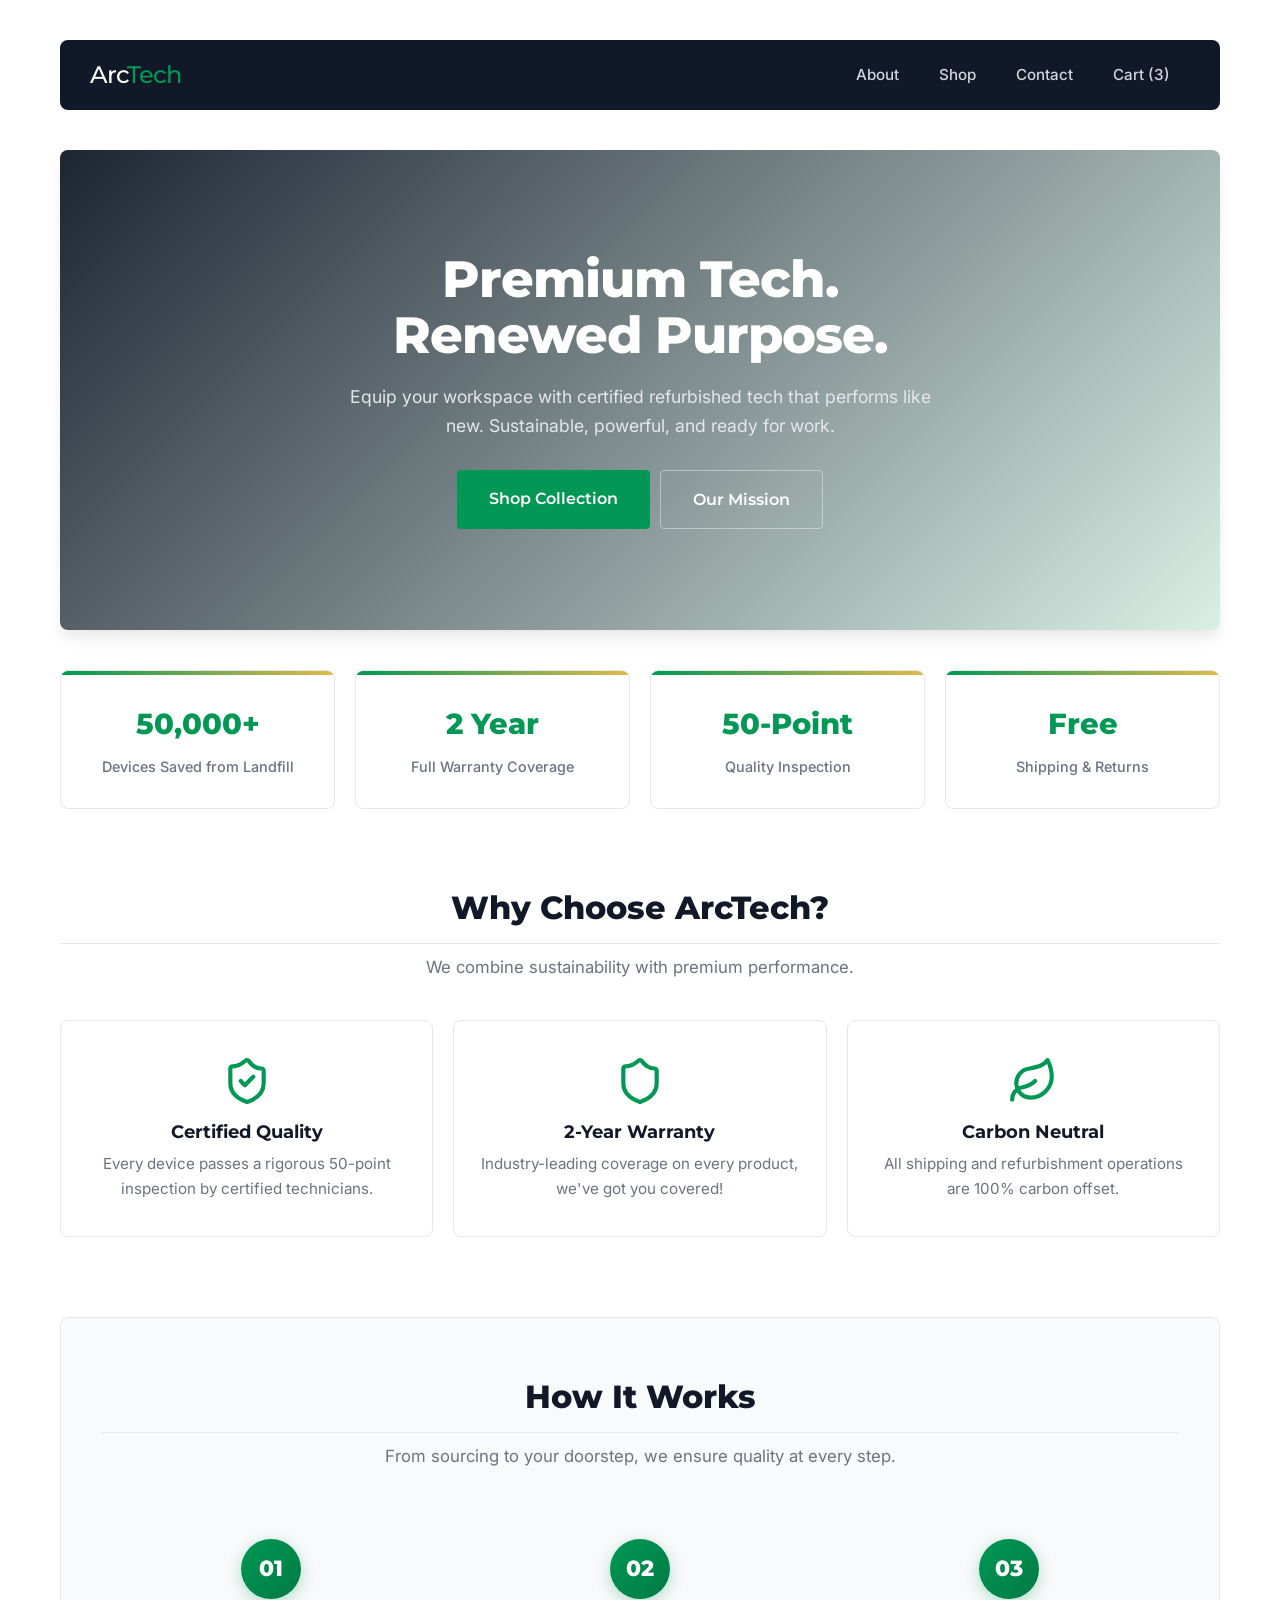
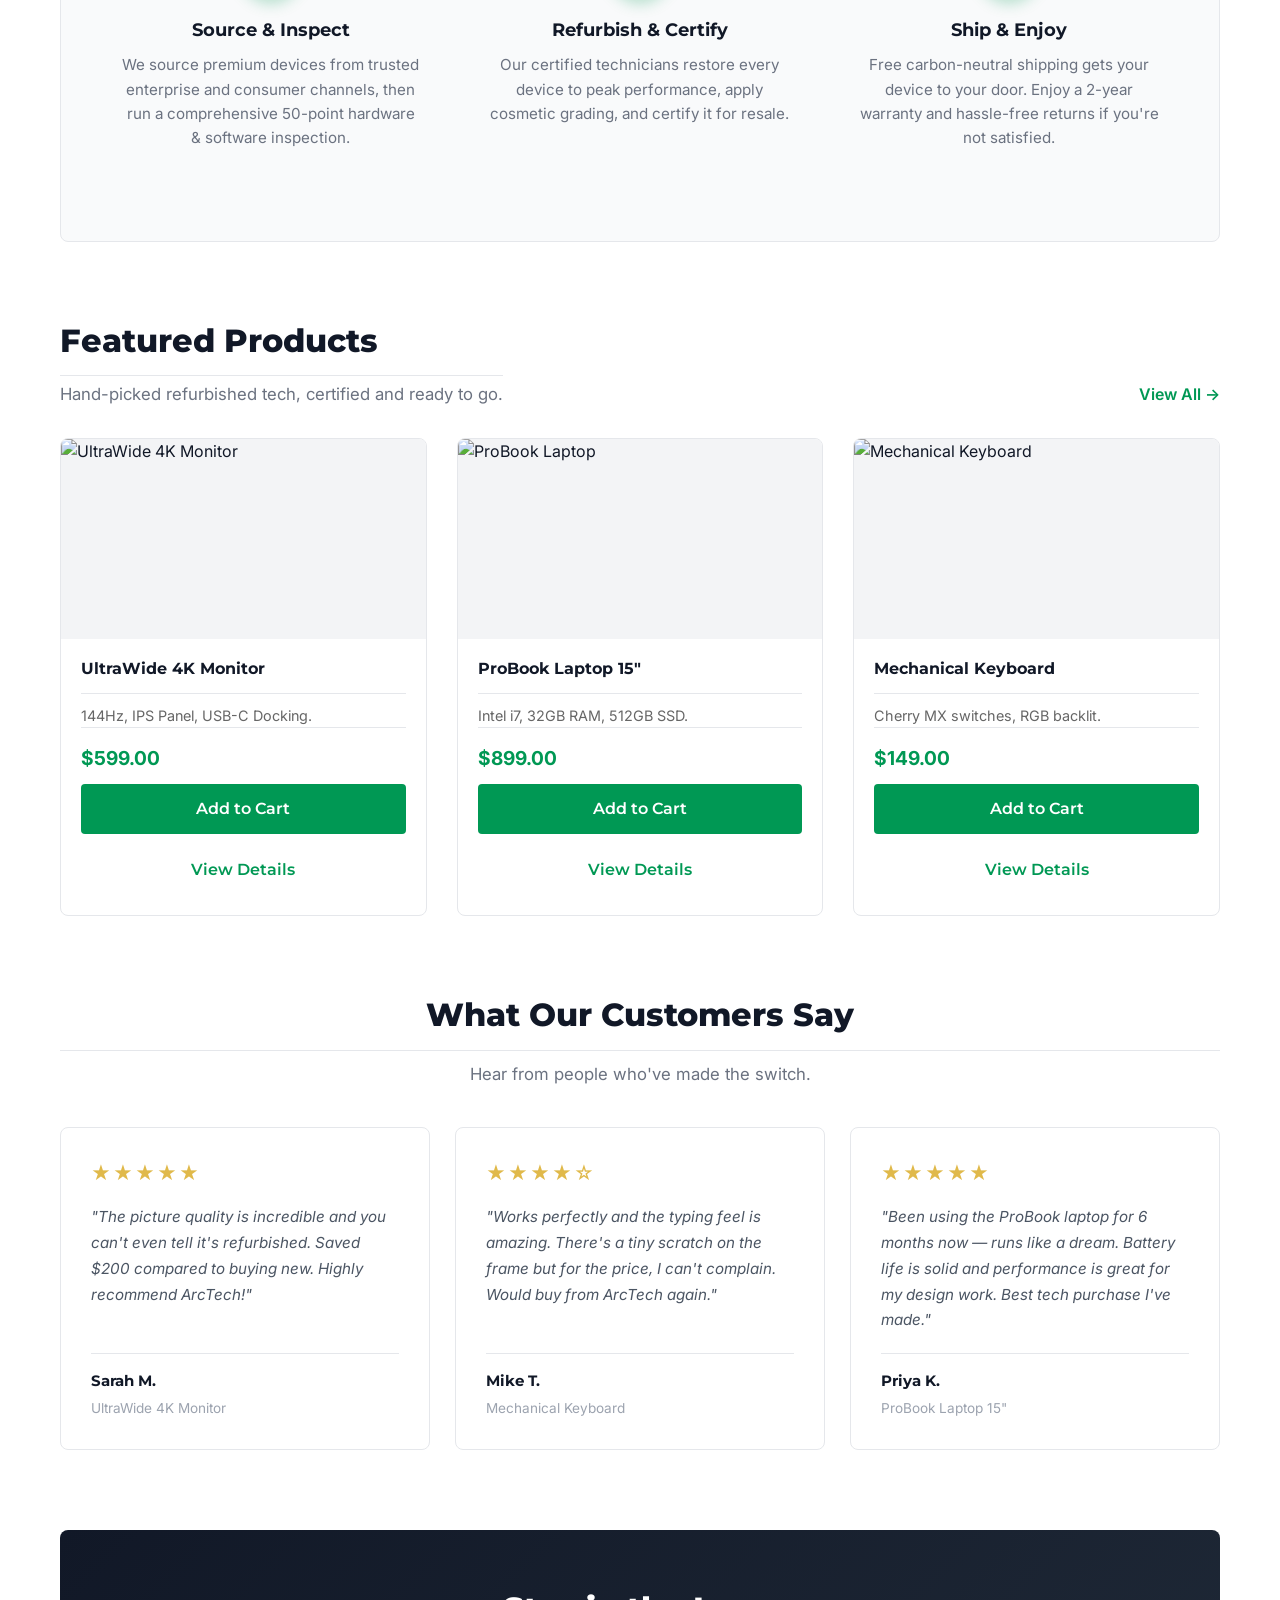
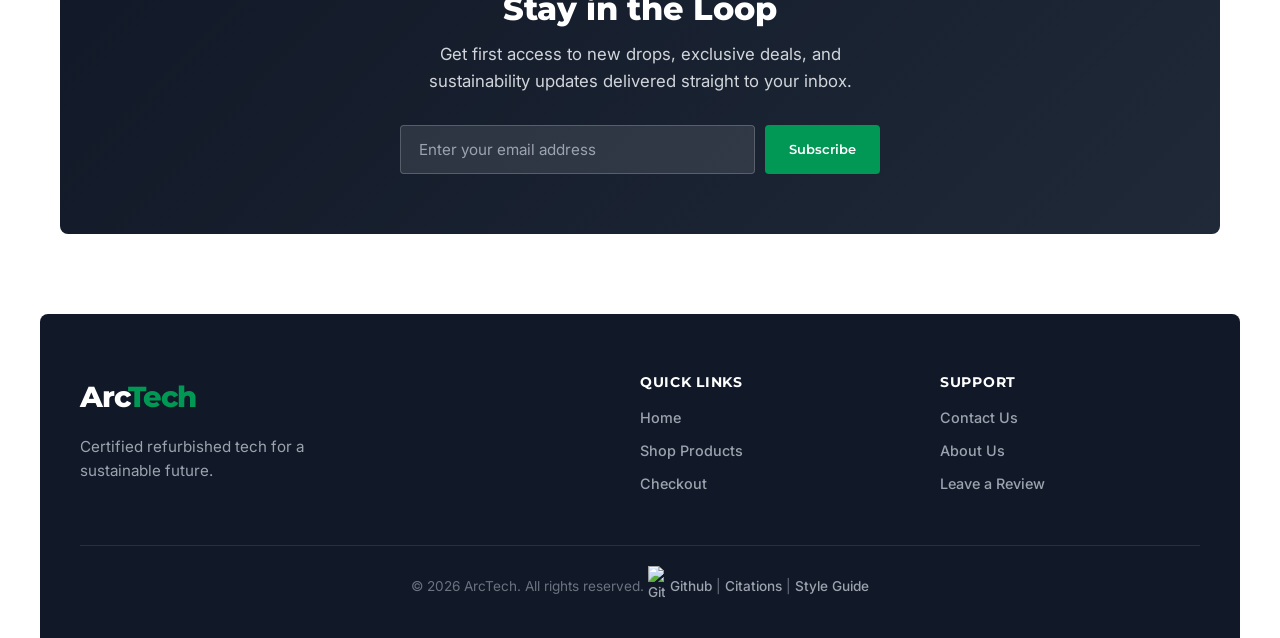
==== commit 4f9a0036: "Added GitHub link to footer and update styles Updated the links in the footer" ====
--- a/index.html
+++ b/index.html
@@ -359,7 +359,6 @@
           <a href="index.html">Home</a>
           <a href="products.html">Shop Products</a>
           <a href="checkout.html">Checkout</a>
-          <a href="guide.html">Style Guide</a>
         </div>
         <div class="footer-links">
           <h3>Support</h3>
@@ -370,8 +369,22 @@
       </div>
       <div class="footer-bottom">
         <p>
-          &copy; 2026 ArcTech. All rights reserved. |
-          <a href="guide.html#citations">Citations</a>
+          &copy; 2026 ArcTech. All rights reserved.
+          <a
+            href="https://github.com/ktran199/P02_Group13"
+            target="_blank"
+            rel="noopener"
+            class="github-link bottom"
+          >
+            <img
+              src="https://images.icon-icons.com/3685/PNG/512/github_logo_icon_229278.png"
+              alt="Github"
+              class="github-logo"
+            />
+            Github</a
+          >
+          | <a href="guide.html#citations">Citations</a> |
+          <a href="guide.html">Style Guide</a>
         </p>
       </div>
     </footer>
--- a/css/main.css
+++ b/css/main.css
@@ -178,13 +178,19 @@
 }
 
 .github-link {
-  display: flex;
+  display: inline-flex;
   align-items: center;
   gap: 5px;
+  vertical-align: middle;
 }
 
 .github-logo {
   width: 20px;
+}
+
+.bottom .github-logo {
+  width: 17px;
+  margin-bottom: 4px;
 }
 
 /* Swatch Utilities */
